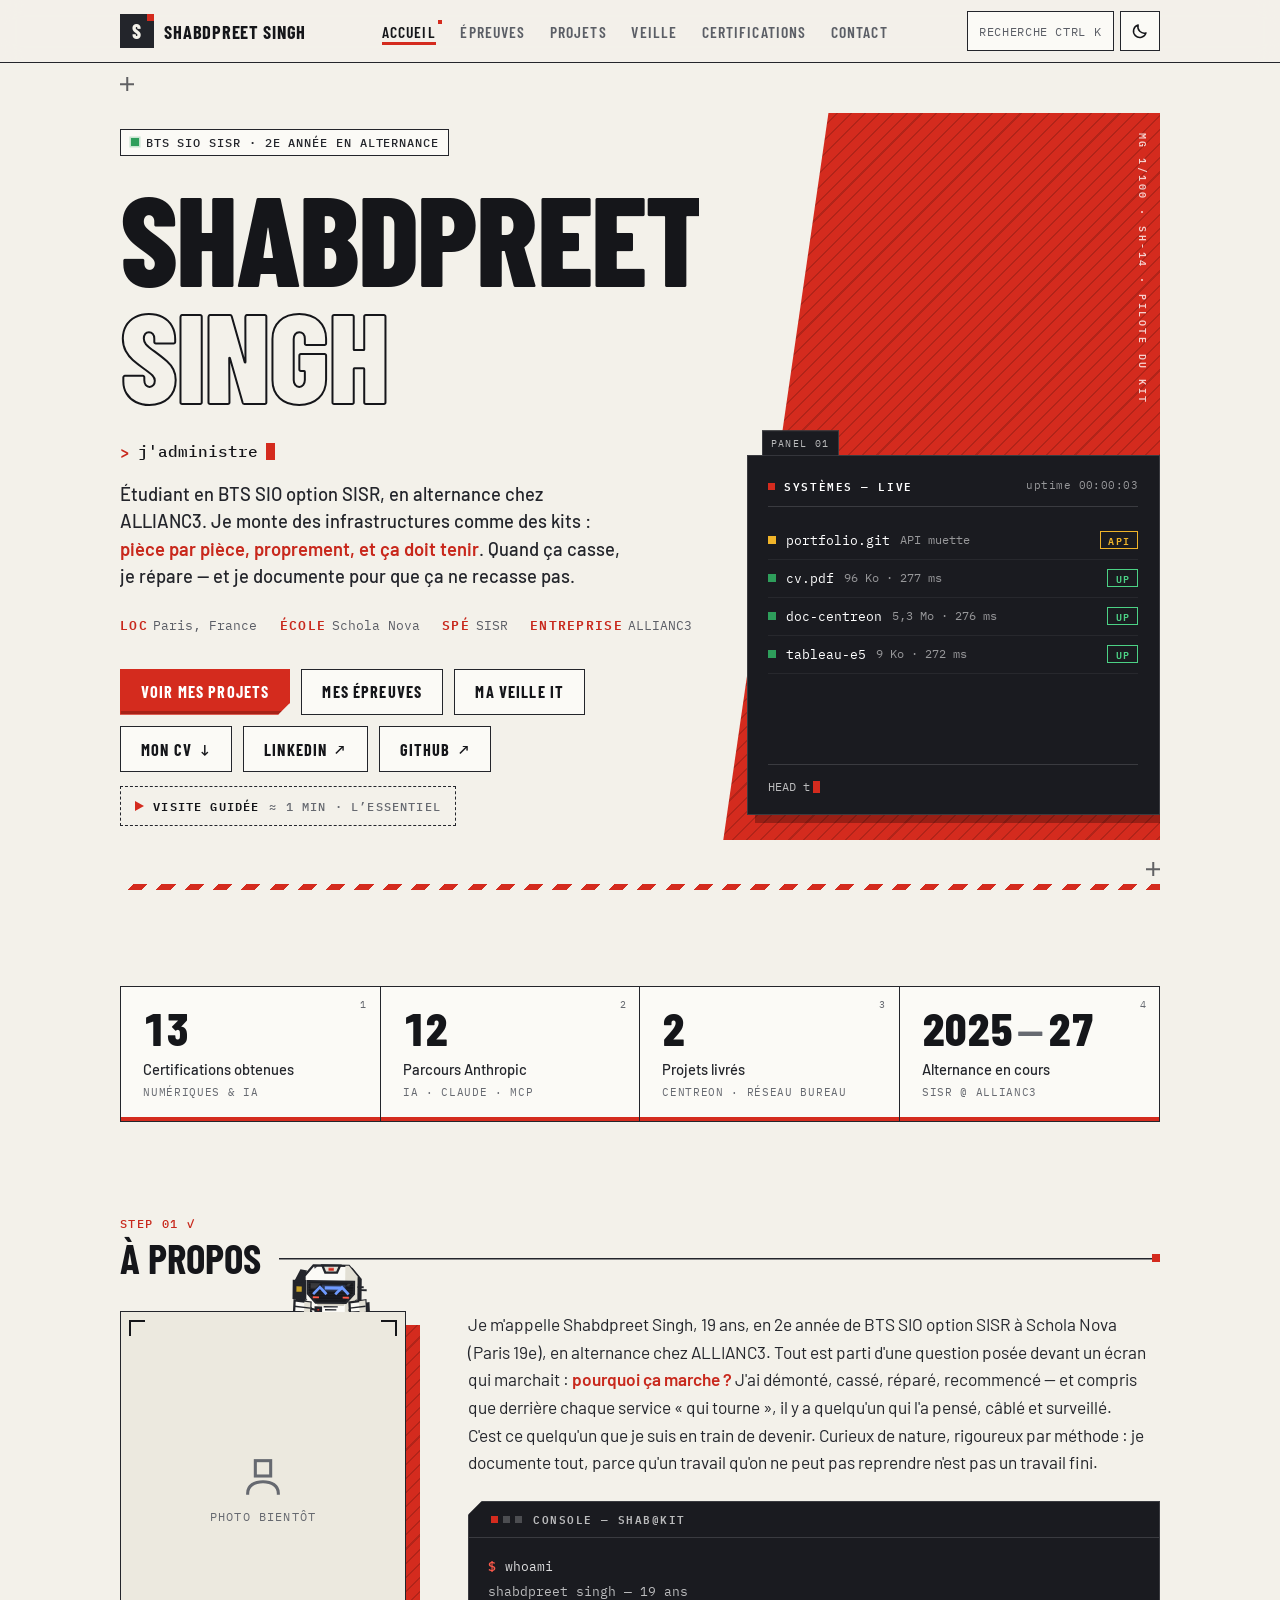
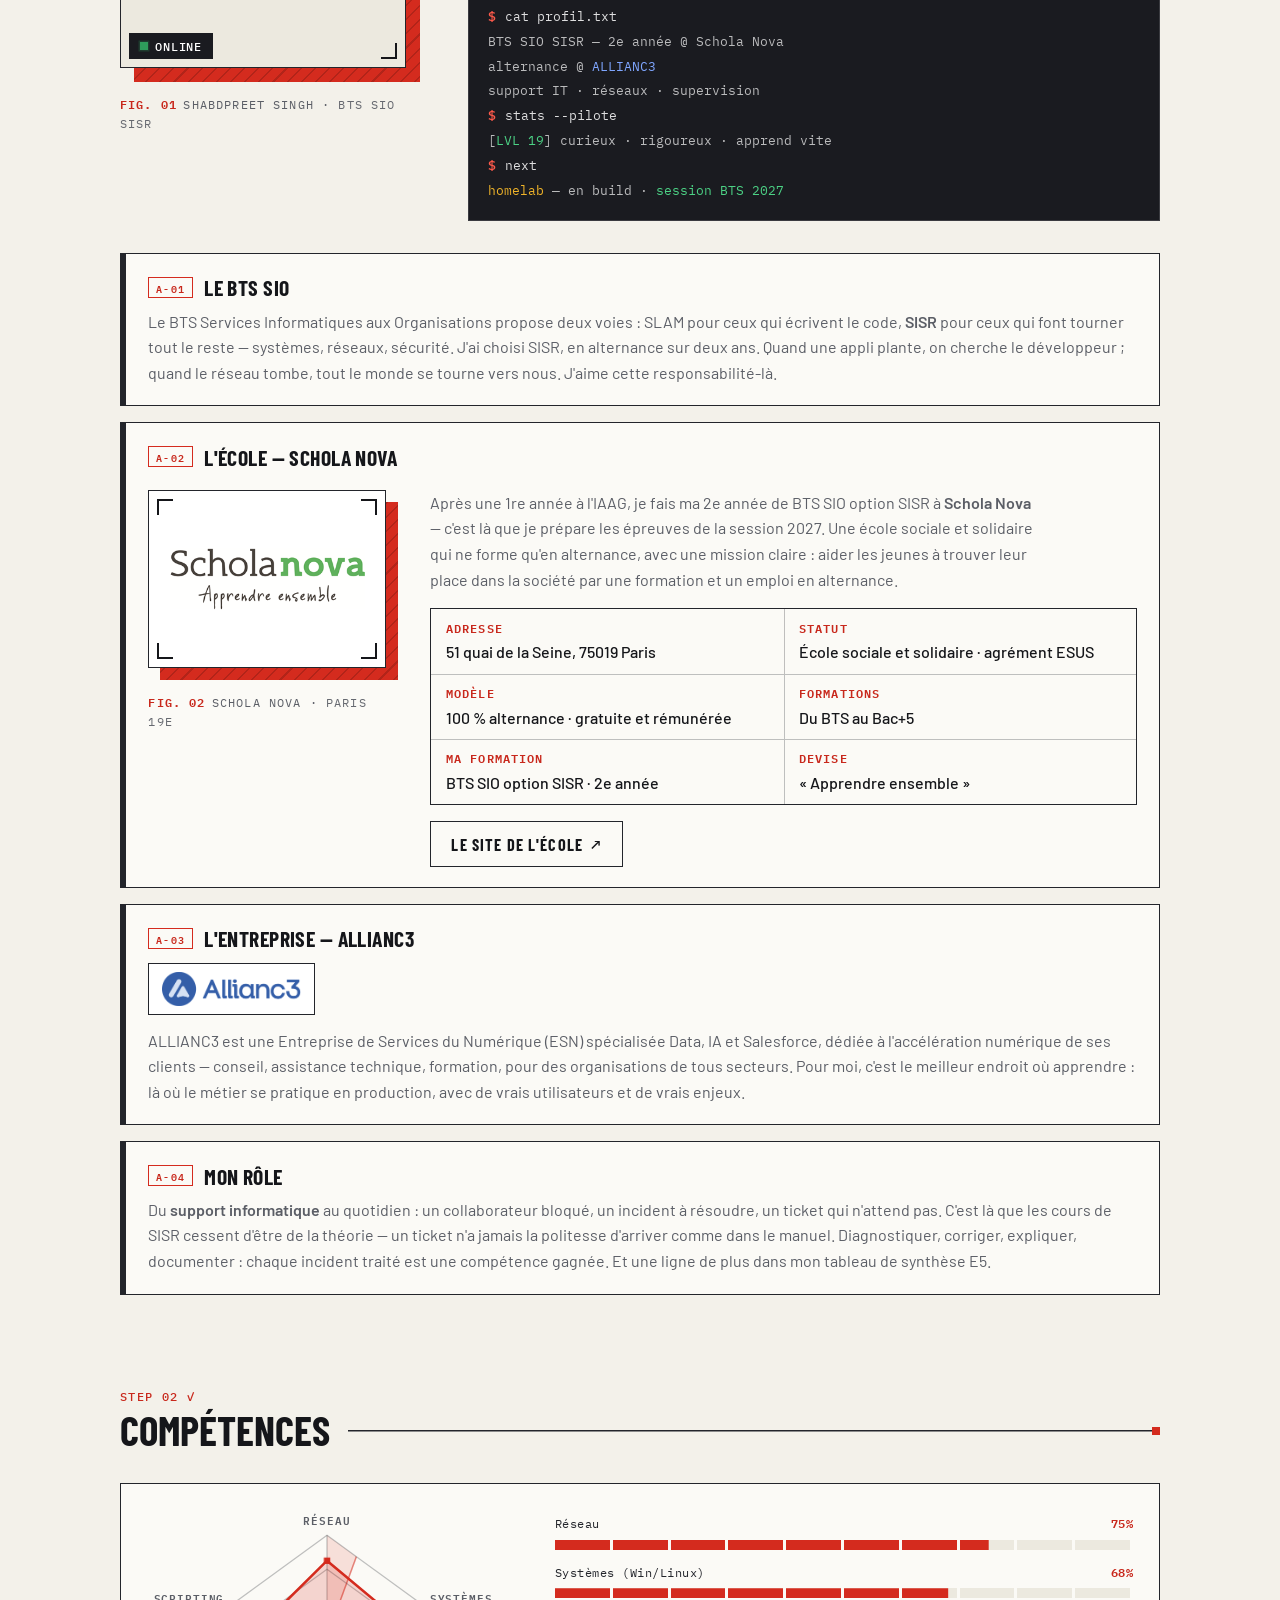
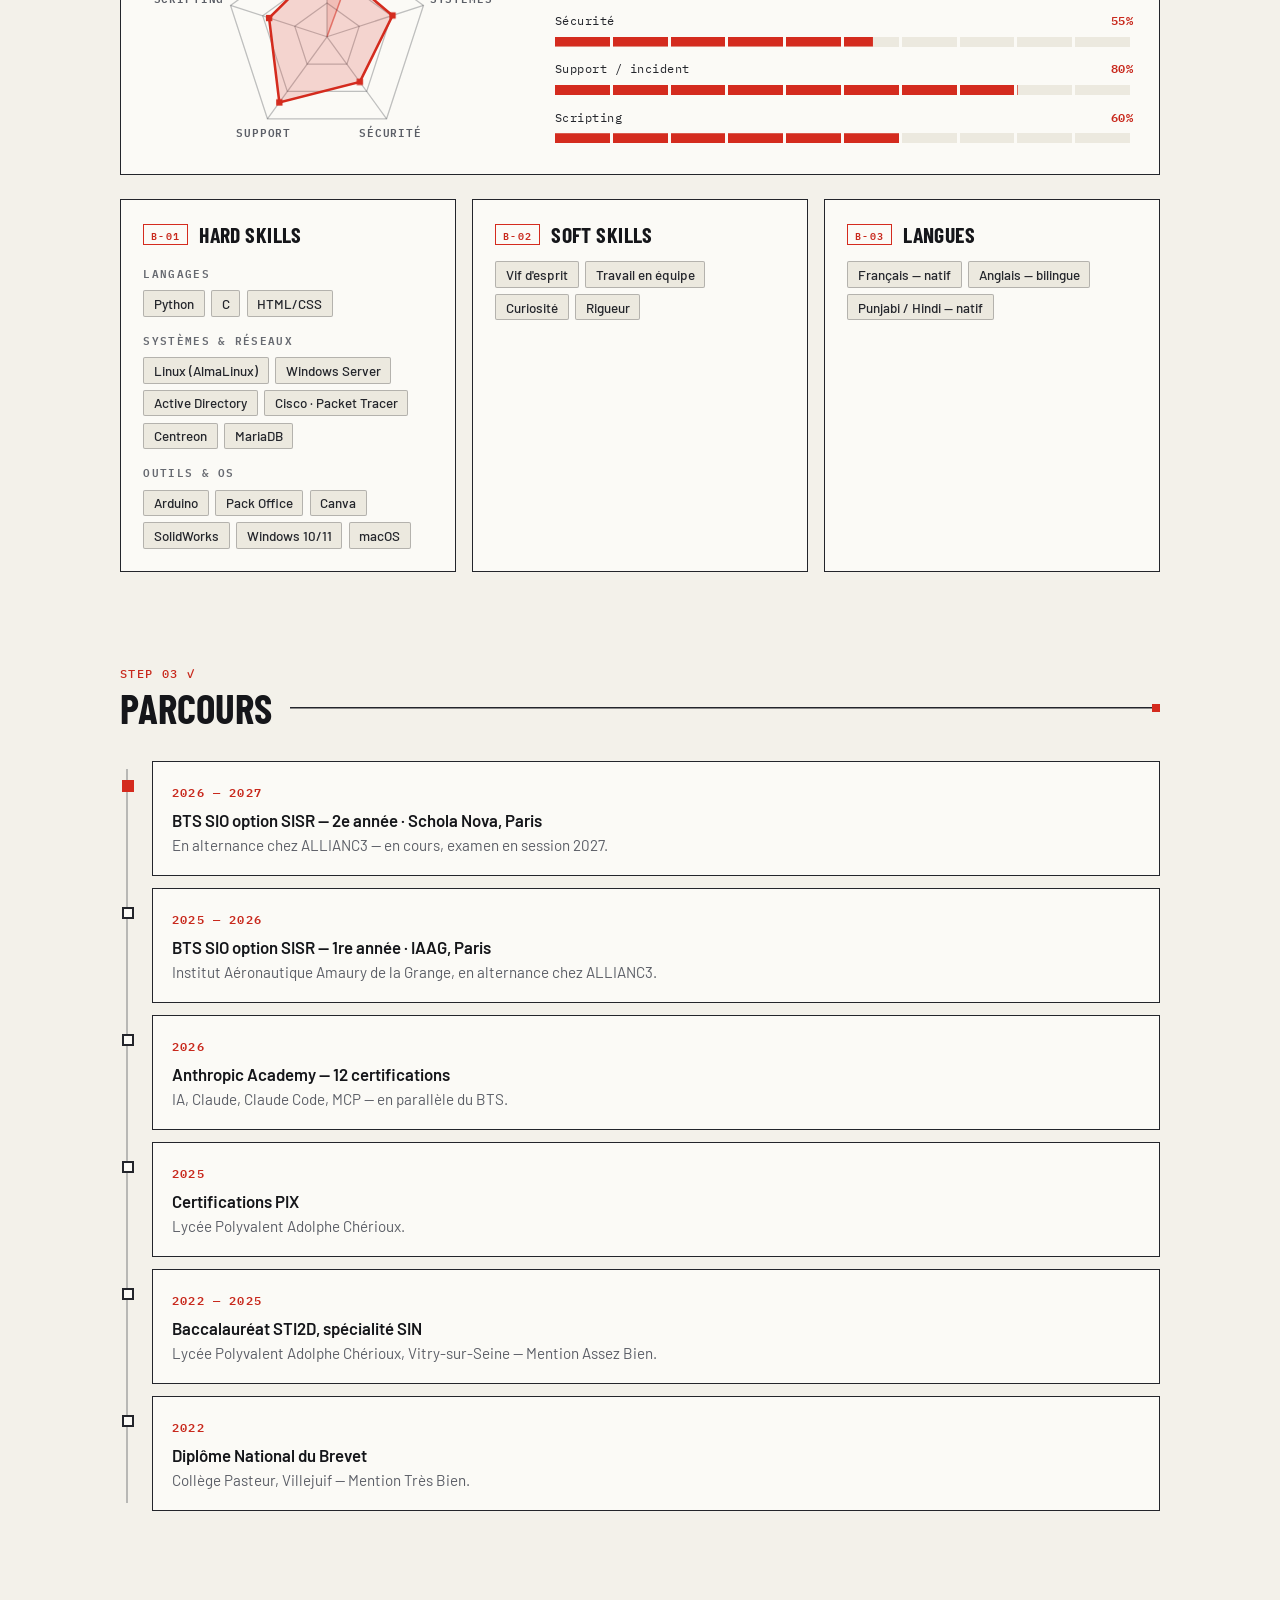
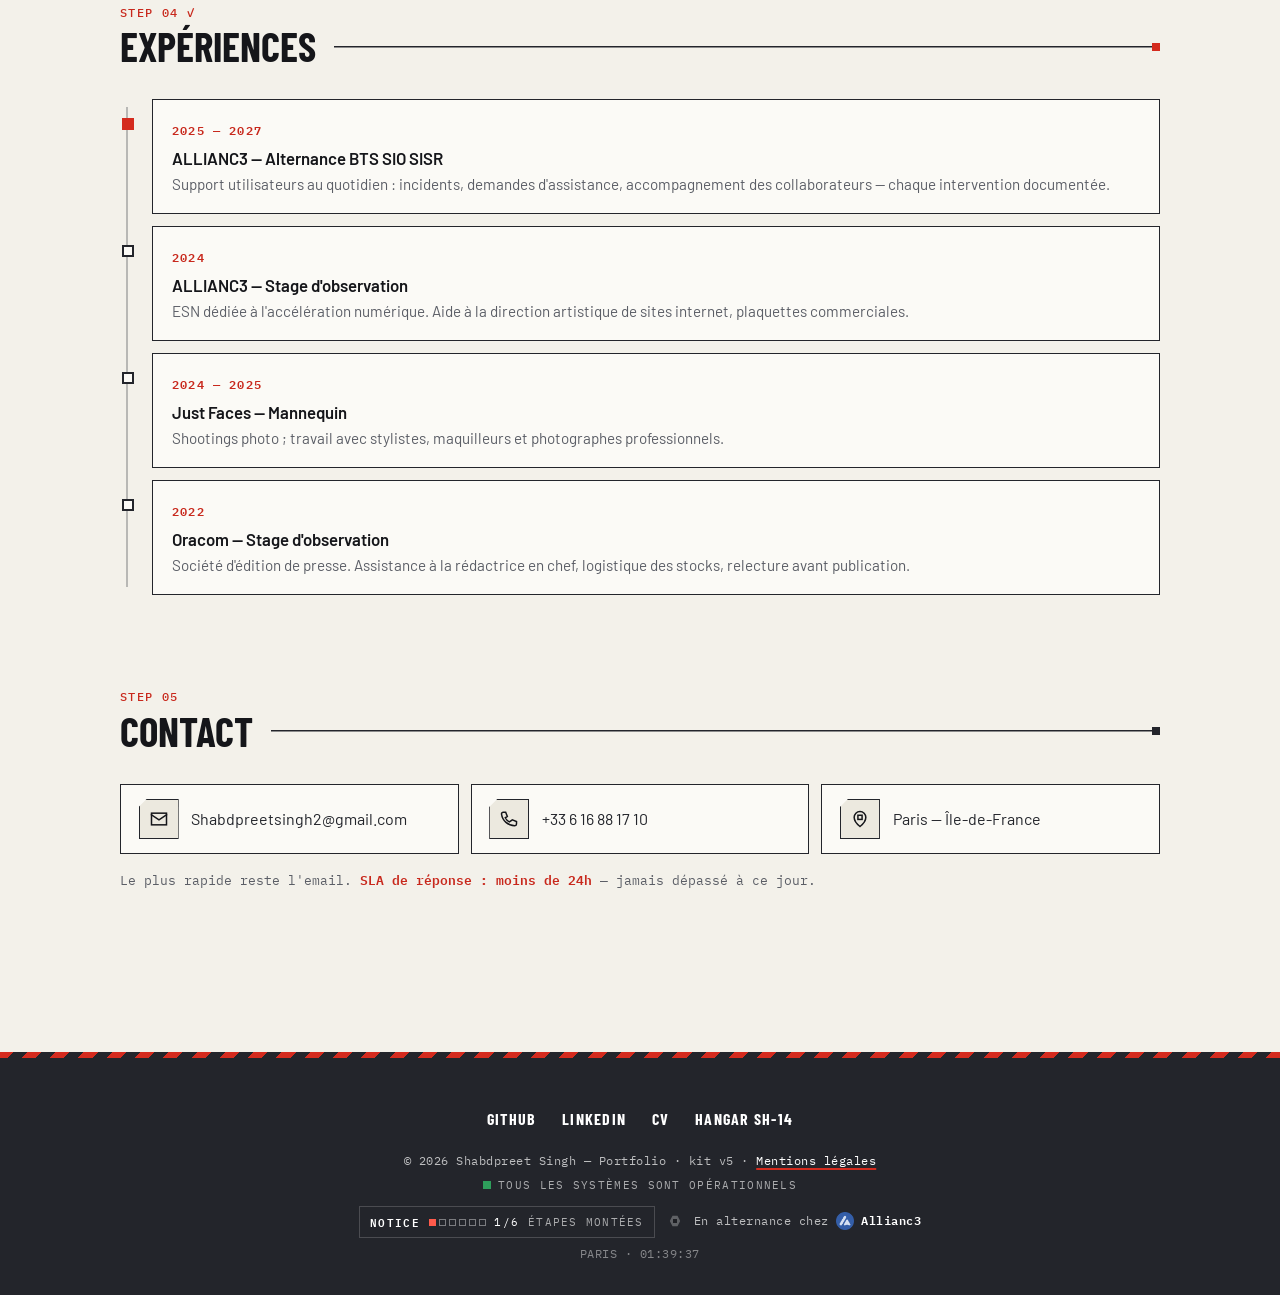
==== index.html @ 8e44c434 "Mascotte (identité) : maintenance, usure réglable, chasse aux 3 pièces, « sh14 », dino helpdesk - co" ====
<!DOCTYPE html>
<html lang="fr">
<head>
    <meta charset="UTF-8">
    <meta name="viewport" content="width=device-width, initial-scale=1.0">
    <script>
    /* Avant le 1er rendu : thème sauvegardé (plus de flash clair en mode sombre),
       classe .js (sans JS, rien n'est caché), volet de transition si on arrive
       d'une autre page du kit. */
    (function (h) {
        h.classList.add('js');
        try {
            var t = localStorage.getItem('theme');
            if (!t && window.matchMedia) t = matchMedia('(prefers-color-scheme: dark)').matches ? 'dark' : 'light';
            if (t) h.setAttribute('data-theme', t);
            var n = sessionStorage.getItem('kit-nav');
            if (n) {
                sessionStorage.removeItem('kit-nav');
                if (!matchMedia('(prefers-reduced-motion: reduce)').matches) {
                    h.classList.add('shutter-in');
                    h.style.setProperty('--shutter-label', JSON.stringify(n));
                }
            }
        } catch (e) {}
    })(document.documentElement);
    </script>
    <title>Shabdpreet Singh | Portfolio</title>
    <meta name="description" content="Portfolio de Shabdpreet Singh — BTS SIO SISR en alternance chez ALLIANC3. Supervision, réseaux, infrastructure. Monté pièce par pièce, documenté pour tenir.">
    <link rel="preconnect" href="https://fonts.googleapis.com">
    <link rel="preconnect" href="https://fonts.gstatic.com" crossorigin>
    <link href="https://fonts.googleapis.com/css2?family=Barlow+Condensed:wght@600;700;800&family=Barlow:wght@400;500;600&family=IBM+Plex+Mono:wght@400;500;600&display=swap" rel="stylesheet">
    <link rel="stylesheet" href="./style.css">
    <link rel="icon" type="image/svg+xml" href="./favicon.svg">
    <link rel="apple-touch-icon" href="./fichiers/icon-192.png">
    <link rel="canonical" href="https://shab14.github.io/Mon-Portfolio/">
    <meta property="og:type" content="website">
    <meta property="og:title" content="Shabdpreet Singh | Portfolio">
    <meta property="og:description" content="Portfolio de Shabdpreet Singh, étudiant BTS SIO SISR en alternance chez ALLIANC3.">
    <meta name="theme-color" content="#D42B1E">

    <meta property="og:image" content="https://shab14.github.io/Mon-Portfolio/fichiers/og-image.png">
    <meta property="og:image:alt" content="SH-14, le robot pilote du portfolio, sur la plaque rouge du kit — Shabdpreet Singh, BTS SIO SISR en alternance chez ALLIANC3">
    <meta property="og:url" content="https://shab14.github.io/Mon-Portfolio/">
    <meta property="og:image:width" content="1200">
    <meta property="og:image:height" content="630">
    <meta name="twitter:card" content="summary_large_image">
    <meta name="twitter:image" content="https://shab14.github.io/Mon-Portfolio/fichiers/og-image.png">
    <meta name="twitter:image:alt" content="SH-14, le robot pilote du portfolio, sur la plaque rouge du kit — Shabdpreet Singh, BTS SIO SISR en alternance chez ALLIANC3">
    <meta name="twitter:title" content="Shabdpreet Singh | Portfolio">
    <meta name="twitter:description" content="Portfolio de Shabdpreet Singh, étudiant BTS SIO SISR en alternance chez ALLIANC3.">
    <link rel="manifest" href="./site.webmanifest">
    <script type="application/ld+json">
    {
      "@context": "https://schema.org",
      "@type": "Person",
      "name": "Shabdpreet Singh",
      "url": "https://shab14.github.io/Mon-Portfolio/",
      "jobTitle": "Étudiant BTS SIO SISR en alternance",
      "worksFor": { "@type": "Organization", "name": "ALLIANC3" },
      "affiliation": { "@type": "EducationalOrganization", "name": "Schola Nova", "address": { "@type": "PostalAddress", "streetAddress": "51 quai de la Seine", "postalCode": "75019", "addressLocality": "Paris", "addressCountry": "FR" } },
      "alumniOf": { "@type": "EducationalOrganization", "name": "IAAG - Institut Aéronautique Amaury de la Grange" },
      "knowsAbout": ["Supervision réseau", "Centreon", "Administration systèmes", "Cybersécurité", "Infrastructure", "Linux", "Windows Server"],
      "sameAs": [
        "https://github.com/shab14",
        "https://www.linkedin.com/in/shabdpreet-singh-401012376/"
      ],
      "address": { "@type": "PostalAddress", "addressLocality": "Paris", "addressCountry": "FR" }
    }
    </script>
</head>
<body>
    <a class="skip-link" href="#main">Aller au contenu</a>
    <div class="read-progress"></div>
    <nav>
        <div class="nav-container">
            <a href="./index.html" class="logo">
                <span class="logo-mark"><span class="lm-s">S</span><span class="lm-v" aria-hidden="true"></span></span>
                <span class="logo-text">Shabdpreet Singh</span>
            </a>
            <ul class="nav-links">
                <li><a href="./index.html">Accueil</a></li>
                <li><a href="./epreuve.html">Épreuves</a></li>
                <li><a href="./projet.html">Projets</a></li>
                <li><a href="./veille.html">Veille</a></li>
                <li><a href="./certifs.html">Certifications</a></li>
                <li><a href="./contact.html">Contact</a></li>
            </ul>
            <div class="nav-actions">
                <button class="icon-btn theme-toggle" id="themeToggle" type="button" aria-label="Basculer le thème clair/sombre" title="Thème clair/sombre">
                    <span class="moon" aria-hidden="true"><svg viewBox="0 0 24 24" fill="none" stroke="currentColor" stroke-width="2" stroke-linejoin="round"><path d="M20 14.5A8.5 8.5 0 0 1 9.5 4a8.5 8.5 0 1 0 10.5 10.5z"/></svg></span>
                    <span class="sun" aria-hidden="true"><svg viewBox="0 0 24 24" fill="none" stroke="currentColor" stroke-width="2" stroke-linecap="square"><rect x="8" y="8" width="8" height="8"/><path d="M12 2v3M12 19v3M2 12h3M19 12h3M4.9 4.9l2.1 2.1M17 17l2.1 2.1M4.9 19.1 7 17M17 7l2.1-2.1"/></svg></span>
                </button>
            </div>
        </div>
    </nav>

    <main id="main">
        <section class="hero hero-stage hazard-bottom">
            <div class="hero-plate" aria-hidden="true"></div>
            <span class="reg tl" aria-hidden="true"></span>
            <span class="reg br" aria-hidden="true"></span>
            <div class="hero-inner">
                <div class="hero-text">
                    <span class="hero-eyebrow"><span class="dot"></span> BTS SIO SISR · 2e année en alternance</span>
                    <h1><span class="name-line"><span>Shabdpreet</span></span><span class="name-line name-outline"><span>Singh</span></span></h1>
                    <p class="hero-roles" aria-hidden="true"><span class="rp">&gt;</span> <span class="role-word" data-roles="je supervise,j'administre,je sécurise,je dépanne,je documente">je supervise</span><span class="role-caret"></span></p>
                    <p class="lede">Étudiant en BTS SIO option SISR, en alternance chez ALLIANC3. Je monte des infrastructures comme des kits : <strong>pièce par pièce, proprement, et ça doit tenir</strong>. Quand ça casse, je répare — et je documente pour que ça ne recasse pas.</p>
                    <p class="infos-rapides">
                        <span><b>LOC</b>Paris, France</span>
                        <span><b>ÉCOLE</b>Schola Nova</span>
                        <span><b>SPÉ</b>SISR</span>
                        <span><b>ENTREPRISE</b>ALLIANC3</span>
                    </p>
                    <div class="cta-buttons">
                        <a href="./projet.html" class="btn btn-primary">Voir mes projets</a>
                        <a href="./epreuve.html" class="btn btn-outline">Mes épreuves</a>
                        <a href="./veille.html" class="btn btn-outline">Ma veille IT</a>
                    </div>
                    <div class="cta-buttons downloads">
                        <a href="./fichiers/CV_Shabdpreet_Singh.pdf" class="btn btn-outline" download>Mon CV <span class="arr">↓</span></a>
                        <a href="https://www.linkedin.com/in/shabdpreet-singh-401012376/" class="btn btn-outline" target="_blank" rel="noopener">LinkedIn <span class="arr">↗</span></a>
                        <a href="https://github.com/shab14" class="btn btn-outline" target="_blank" rel="noopener">GitHub <span class="arr">↗</span></a>
                    </div>
                    <p class="tour-line">
                        <button class="tour-cta" type="button" data-tour-start>
                            <span class="tour-cta-ico" aria-hidden="true"></span>Visite guidée<span class="tour-cta-time">≈ 1 min · l’essentiel</span>
                        </button>
                    </p>
                </div>

                <div class="panel-stage">
                <div class="pilote-stage" data-pilote="hero" aria-hidden="true"></div>
                <div class="status-panel" id="statusPanel" aria-hidden="true" data-live>
                    <div class="status-panel-head">
                        <span class="status-panel-title"><span class="live-dot"></span>SYSTÈMES — LIVE</span>
                        <span class="status-uptime" id="uptime" title="depuis le dernier déploiement">uptime 00:00:00</span>
                    </div>
                    <!-- Lignes « data-check » : vérifiées pour de vrai par script.js
                         (API GitHub, requêtes HEAD avec code HTTP, taille et latence). -->
                    <div class="status-row" data-svc="1" data-check="github" data-repo="shab14/Mon-Portfolio">
                        <span class="svc"><span class="status-led"></span><span class="svc-name">portfolio.git</span><span class="svc-meta">GitHub Pages</span></span>
                        <span class="status-pill">UP</span>
                    </div>
                    <div class="status-row" data-svc="2" data-check="head" data-url="./fichiers/CV_Shabdpreet_Singh.pdf">
                        <span class="svc"><span class="status-led"></span><span class="svc-name">cv.pdf</span><span class="svc-meta">fichiers/</span></span>
                        <span class="status-pill">UP</span>
                    </div>
                    <div class="status-row" data-svc="3" data-check="head" data-url="./fichiers/Projet_Centreon.pdf">
                        <span class="svc"><span class="status-led"></span><span class="svc-name">doc-centreon</span><span class="svc-meta">fichiers/</span></span>
                        <span class="status-pill">UP</span>
                    </div>
                    <div class="status-row" data-svc="4" data-check="head" data-url="./fichiers/Tableau_synthese_E4_BTS_SIO.xlsx">
                        <span class="svc"><span class="status-led"></span><span class="svc-name">tableau-e5</span><span class="svc-meta">fichiers/</span></span>
                        <span class="status-pill">UP</span>
                    </div>
                    <div class="status-row" data-svc="5">
                        <span class="svc"><span class="status-led warn"></span><span class="svc-name">homelab</span><span class="svc-meta">phase 0/4</span></span>
                        <span class="status-pill warn">BUILD</span>
                    </div>
                    <div class="status-row" data-svc="6">
                        <span class="svc"><span class="status-led"></span><span class="svc-name">pilote</span><span class="svc-meta">SH-14 · LVL 19</span></span>
                        <span class="status-pill">UP</span>
                    </div>
                    <div class="status-log"><span id="statusLog"></span><span class="caret" aria-hidden="true"></span></div>
                </div>
                </div>
            </div>
        </section>

        <section class="metrics-wrap" aria-label="Quelques chiffres">
            <div class="metrics">
                <div class="metric reveal" data-i="1">
                    <div class="num"><span data-count="13">13</span></div>
                    <div class="lbl">Certifications obtenues</div>
                    <div class="sub">numériques &amp; IA</div>
                </div>
                <div class="metric reveal" data-i="2">
                    <div class="num"><span data-count="12">12</span></div>
                    <div class="lbl">Parcours Anthropic</div>
                    <div class="sub">IA · Claude · MCP</div>
                </div>
                <div class="metric reveal" data-i="3">
                    <div class="num"><span data-count="2">2</span></div>
                    <div class="lbl">Projets livrés</div>
                    <div class="sub">Centreon · réseau bureau</div>
                </div>
                <div class="metric reveal" data-i="4">
                    <div class="num">2025<span class="dash">—</span>27</div>
                    <div class="lbl">Alternance en cours</div>
                    <div class="sub">SISR @ ALLIANC3</div>
                </div>
            </div>
        </section>

        <section>
            <h2 class="section-title" data-step="01"><span class="st-text">À propos</span></h2>
            <div class="about-intro">
                <figure class="portrait reveal" data-i="1">
                    <div class="portrait-stage">
                    <div class="pl-peek" data-pilote="peek" aria-hidden="true"></div>
                    <div class="portrait-frame">
                        <img src="./fichiers/photo.jpg" alt="Portrait de Shabdpreet Singh" loading="lazy" data-skeleton
                             onerror="this.closest('.portrait-frame').classList.add('no-photo')">
                        <span class="p-corner tl" aria-hidden="true"></span>
                        <span class="p-corner tr" aria-hidden="true"></span>
                        <span class="p-corner bl" aria-hidden="true"></span>
                        <span class="p-corner br" aria-hidden="true"></span>
                        <span class="portrait-badge"><span class="status-led"></span>online</span>
                        <span class="portrait-placeholder" aria-hidden="true">
                            <svg viewBox="0 0 24 24" width="46" height="46" fill="none" stroke="currentColor" stroke-width="1.6" stroke-linecap="square" stroke-linejoin="miter"><rect x="8" y="4" width="8" height="8"/><path d="M4 21c0-4 3.5-6 8-6s8 2 8 6"/></svg>
                            <em>photo bientôt</em>
                        </span>
                    </div>
                    </div>
                    <figcaption><b>FIG. 01</b>Shabdpreet Singh · <span>BTS SIO SISR</span></figcaption>
                </figure>
                <div class="about-intro-text">
                <p class="lead-paragraph reveal" data-i="2">Je m'appelle Shabdpreet Singh, 19 ans, en 2e année de BTS SIO option SISR à Schola Nova (Paris 19e), en alternance chez ALLIANC3. Tout est parti d'une question posée devant un écran qui marchait : <em>pourquoi ça marche ?</em> J'ai démonté, cassé, réparé, recommencé — et compris que derrière chaque service « qui tourne », il y a quelqu'un qui l'a pensé, câblé et surveillé. C'est ce quelqu'un que je suis en train de devenir. Curieux de nature, rigoureux par méthode : je documente tout, parce qu'un travail qu'on ne peut pas reprendre n'est pas un travail fini.</p>
                <div class="term reveal" data-i="3" aria-hidden="true">
                    <div class="term-head">
                        <span class="term-dots"><i></i><i></i><i></i></span>
                        <span class="term-title">console — shab@kit</span>
                    </div>
                    <div class="term-body">
                        <p class="term-line"><span class="prompt">$</span>whoami</p>
                        <p class="term-line out">shabdpreet singh — 19 ans</p>
                        <p class="term-line"><span class="prompt">$</span>cat profil.txt</p>
                        <p class="term-line out">BTS SIO SISR — 2e année @ Schola Nova</p>
                        <p class="term-line out">alternance @ <span class="accent2">ALLIANC3</span></p>
                        <p class="term-line out">support IT · réseaux · supervision</p>
                        <p class="term-line"><span class="prompt">$</span>stats --pilote</p>
                        <p class="term-line out">[<span class="ok2">LVL 19</span>] curieux · rigoureux · apprend vite</p>
                        <p class="term-line"><span class="prompt">$</span>next</p>
                        <p class="term-line out"><span class="warn2">homelab</span> — en build · <span class="ok2">session BTS 2027</span></p>
                    </div>
                </div>
                </div>
            </div>

            <div class="about-grid">
                <div class="apropos-bloc reveal" data-i="1">
                    <h3><span class="ico">A-01</span> Le BTS SIO</h3>
                    <p>Le BTS Services Informatiques aux Organisations propose deux voies : SLAM pour ceux qui écrivent le code, <strong>SISR</strong> pour ceux qui font tourner tout le reste — systèmes, réseaux, sécurité. J'ai choisi SISR, en alternance sur deux ans. Quand une appli plante, on cherche le développeur ; quand le réseau tombe, tout le monde se tourne vers nous. J'aime cette responsabilité-là.</p>
                </div>
                <div class="apropos-bloc school-bloc reveal" data-i="2">
                    <h3><span class="ico">A-02</span> L'école — Schola Nova</h3>
                    <figure class="school-plate">
                        <div class="school-stage">
                            <div class="school-frame">
                                <img src="./fichiers/schola-nova-logo.png" alt="Logo Schola Nova — Apprendre ensemble" width="320" height="111" loading="lazy" data-skeleton>
                                <span class="p-corner tl" aria-hidden="true"></span>
                                <span class="p-corner tr" aria-hidden="true"></span>
                                <span class="p-corner bl" aria-hidden="true"></span>
                                <span class="p-corner br" aria-hidden="true"></span>
                            </div>
                        </div>
                        <figcaption><b>FIG. 02</b>Schola Nova · <span>Paris 19e</span></figcaption>
                    </figure>
                    <div class="school-body">
                        <p>Après une 1re année à l'IAAG, je fais ma 2e année de BTS SIO option SISR à <strong>Schola Nova</strong> — c'est là que je prépare les épreuves de la session 2027. Une école sociale et solidaire qui ne forme qu'en alternance, avec une mission claire&nbsp;: aider les jeunes à trouver leur place dans la société par une formation et un emploi en alternance.</p>
                        <dl class="school-facts">
                            <div><dt>Adresse</dt><dd>51 quai de la Seine, 75019 Paris</dd></div>
                            <div><dt>Statut</dt><dd>École sociale et solidaire · agrément ESUS</dd></div>
                            <div><dt>Modèle</dt><dd>100&nbsp;% alternance · gratuite et rémunérée</dd></div>
                            <div><dt>Formations</dt><dd>Du BTS au Bac+5</dd></div>
                            <div><dt>Ma formation</dt><dd>BTS SIO option SISR · 2e année</dd></div>
                            <div><dt>Devise</dt><dd>« Apprendre ensemble »</dd></div>
                        </dl>
                        <div class="cta-buttons">
                            <a href="http://www.scholanova.fr" class="btn btn-outline" target="_blank" rel="noopener">Le site de l'école <span class="arr">↗</span></a>
                        </div>
                    </div>
                </div>
                <div class="apropos-bloc reveal" data-i="3">
                    <h3><span class="ico">A-03</span> L'entreprise — ALLIANC3</h3>
                    <span class="brand-chip"><img src="./fichiers/allianc3-logo.png" alt="Logo ALLIANC3" width="150" height="37" loading="lazy" data-skeleton></span>
                    <p>ALLIANC3 est une Entreprise de Services du Numérique (ESN) spécialisée Data, IA et Salesforce, dédiée à l'accélération numérique de ses clients — conseil, assistance technique, formation, pour des organisations de tous secteurs. Pour moi, c'est le meilleur endroit où apprendre : là où le métier se pratique en production, avec de vrais utilisateurs et de vrais enjeux.</p>
                </div>
                <div class="apropos-bloc reveal" data-i="4">
                    <h3><span class="ico">A-04</span> Mon rôle</h3>
                    <p>Du <strong>support informatique</strong> au quotidien : un collaborateur bloqué, un incident à résoudre, un ticket qui n'attend pas. C'est là que les cours de SISR cessent d'être de la théorie — un ticket n'a jamais la politesse d'arriver comme dans le manuel. Diagnostiquer, corriger, expliquer, documenter : chaque incident traité est une compétence gagnée. Et une ligne de plus dans mon tableau de synthèse E5.</p>
                </div>
            </div>
        </section>

        <section>
            <h2 class="section-title" data-step="02" data-pl="focus|Radar calibré. Stats à jour."><span class="st-text">Compétences</span></h2>

            <div class="radar-wrap reveal" data-live>
                <svg class="radar" viewBox="-42 0 284 188" aria-hidden="true" focusable="false">
                    <defs>
                        <clipPath id="radarClip"><polygon points="100,20 176.1,75.3 147,164.7 53,164.7 23.9,75.3"/></clipPath>
                    </defs>
                    <g clip-path="url(#radarClip)"><g class="radar-sweep">
                        <path d="M100,100 L100,10 A90,90 0 0,1 131,15.5 Z"/>
                        <line x1="100" y1="100" x2="131" y2="15.5"/>
                    </g></g>
                    <polygon class="grid-line" points="100,20 176.1,75.3 147,164.7 53,164.7 23.9,75.3"/>
                    <polygon class="grid-line" points="100,46.7 150.7,83.5 131.3,143.1 68.7,143.1 49.3,83.5"/>
                    <polygon class="grid-line" points="100,73.3 125.4,91.8 115.7,121.6 84.3,121.6 74.6,91.8"/>
                    <line class="axis" x1="100" y1="100" x2="100" y2="20"/>
                    <line class="axis" x1="100" y1="100" x2="176.1" y2="75.3"/>
                    <line class="axis" x1="100" y1="100" x2="147" y2="164.7"/>
                    <line class="axis" x1="100" y1="100" x2="53" y2="164.7"/>
                    <line class="axis" x1="100" y1="100" x2="23.9" y2="75.3"/>
                    <polygon class="data" points="100,40 151.7,83.2 125.9,135.6 62.4,151.8 54.3,85.2"/>
                    <rect class="dot" x="97.5" y="37.5" width="5" height="5"/>
                    <rect class="dot" x="149.2" y="80.7" width="5" height="5"/>
                    <rect class="dot" x="123.4" y="133.1" width="5" height="5"/>
                    <rect class="dot" x="59.9" y="149.3" width="5" height="5"/>
                    <rect class="dot" x="51.8" y="82.7" width="5" height="5"/>
                    <text class="axis-label" data-say="Réseau : 75 %. Le cœur du métier, VLAN compris." x="100" y="12" text-anchor="middle">Réseau</text>
                    <text class="axis-label" data-say="Systèmes : 68 %. Linux et Windows Server, des deux côtés." x="181" y="73" text-anchor="start">Systèmes</text>
                    <text class="axis-label" data-say="Sécurité : 55 %. En montée — E7 en ligne de mire." x="150" y="179" text-anchor="middle">Sécurité</text>
                    <text class="axis-label" data-say="Support : 80 %. Le terrain, chaque jour chez Allianc3." x="50" y="179" text-anchor="middle">Support</text>
                    <text class="axis-label" data-say="Scripting : 60 %. Python, et le shell qui va avec." x="19" y="73" text-anchor="end">Scripting</text>
                </svg>
                <div class="radar-legend">
                    <div class="row" data-say="Réseau : 75 %. Le cœur du métier, VLAN compris."><span class="lbl">Réseau <b>75%</b></span><span class="track"><i style="--w:75%"></i></span></div>
                    <div class="row" data-say="Systèmes : 68 %. Linux et Windows Server, des deux côtés."><span class="lbl">Systèmes (Win/Linux) <b>68%</b></span><span class="track"><i style="--w:68%"></i></span></div>
                    <div class="row" data-say="Sécurité : 55 %. En montée — E7 en ligne de mire."><span class="lbl">Sécurité <b>55%</b></span><span class="track"><i style="--w:55%"></i></span></div>
                    <div class="row" data-say="Support : 80 %. Le terrain, chaque jour chez Allianc3."><span class="lbl">Support / incident <b>80%</b></span><span class="track"><i style="--w:80%"></i></span></div>
                    <div class="row" data-say="Scripting : 60 %. Python, et le shell qui va avec."><span class="lbl">Scripting <b>60%</b></span><span class="track"><i style="--w:60%"></i></span></div>
                </div>
            </div>

            <div class="competences-grid">
                <div class="competence-bloc reveal" data-i="1">
                    <h3><span class="ico">B-01</span> Hard skills</h3>
                    <p><strong>Langages</strong></p>
                    <div class="skill-tags"><span>Python</span><span>C</span><span>HTML/CSS</span></div>
                    <p style="margin-top:.7rem"><strong>Systèmes &amp; réseaux</strong></p>
                    <div class="skill-tags"><span>Linux (AlmaLinux)</span><span>Windows Server</span><span>Active Directory</span><span>Cisco · Packet Tracer</span><span>Centreon</span><span>MariaDB</span></div>
                    <p style="margin-top:.7rem"><strong>Outils &amp; OS</strong></p>
                    <div class="skill-tags"><span>Arduino</span><span>Pack Office</span><span>Canva</span><span>SolidWorks</span><span>Windows 10/11</span><span>macOS</span></div>
                </div>
                <div class="competence-bloc reveal" data-i="2">
                    <h3><span class="ico">B-02</span> Soft skills</h3>
                    <div class="skill-tags"><span>Vif d'esprit</span><span>Travail en équipe</span><span>Curiosité</span><span>Rigueur</span></div>
                </div>
                <div class="competence-bloc reveal" data-i="3">
                    <h3><span class="ico">B-03</span> Langues</h3>
                    <div class="skill-tags"><span>Français — natif</span><span>Anglais — bilingue</span><span>Punjabi / Hindi — natif</span></div>
                </div>
            </div>
        </section>

        <section>
            <h2 class="section-title" data-step="03" data-pl="check|Chaque étape validée."><span class="st-text">Parcours</span></h2>
            <ul class="timeline">
                <li class="reveal current" data-i="1">
                    <span class="when">2026 — 2027</span>
                    <div class="title">BTS SIO option SISR — 2e année · Schola Nova, Paris</div>
                    <div class="desc">En alternance chez ALLIANC3 — en cours, examen en session 2027.</div>
                </li>
                <li class="reveal" data-i="2">
                    <span class="when">2025 — 2026</span>
                    <div class="title">BTS SIO option SISR — 1re année · IAAG, Paris</div>
                    <div class="desc">Institut Aéronautique Amaury de la Grange, en alternance chez ALLIANC3.</div>
                </li>
                <li class="reveal" data-i="3">
                    <span class="when">2026</span>
                    <div class="title">Anthropic Academy — 12 certifications</div>
                    <div class="desc">IA, Claude, Claude Code, MCP — en parallèle du BTS.</div>
                </li>
                <li class="reveal" data-i="4">
                    <span class="when">2025</span>
                    <div class="title">Certifications PIX</div>
                    <div class="desc">Lycée Polyvalent Adolphe Chérioux.</div>
                </li>
                <li class="reveal" data-i="5">
                    <span class="when">2022 — 2025</span>
                    <div class="title">Baccalauréat STI2D, spécialité SIN</div>
                    <div class="desc">Lycée Polyvalent Adolphe Chérioux, Vitry-sur-Seine — Mention Assez Bien.</div>
                </li>
                <li class="reveal" data-i="6">
                    <span class="when">2022</span>
                    <div class="title">Diplôme National du Brevet</div>
                    <div class="desc">Collège Pasteur, Villejuif — Mention Très Bien.</div>
                </li>
            </ul>
        </section>

        <section>
            <h2 class="section-title" data-step="04" data-pl="happy|Du terrain, du vrai."><span class="st-text">Expériences</span></h2>
            <ul class="timeline">
                <li class="reveal current" data-i="1">
                    <span class="when">2025 — 2027</span>
                    <div class="title">ALLIANC3 — Alternance BTS SIO SISR</div>
                    <div class="desc">Support utilisateurs au quotidien&nbsp;: incidents, demandes d'assistance, accompagnement des collaborateurs — chaque intervention documentée.</div>
                </li>
                <li class="reveal" data-i="2">
                    <span class="when">2024</span>
                    <div class="title">ALLIANC3 — Stage d'observation</div>
                    <div class="desc">ESN dédiée à l'accélération numérique. Aide à la direction artistique de sites internet, plaquettes commerciales.</div>
                </li>
                <li class="reveal" data-i="3">
                    <span class="when">2024 — 2025</span>
                    <div class="title">Just Faces — Mannequin</div>
                    <div class="desc">Shootings photo ; travail avec stylistes, maquilleurs et photographes professionnels.</div>
                </li>
                <li class="reveal" data-i="4">
                    <span class="when">2022</span>
                    <div class="title">Oracom — Stage d'observation</div>
                    <div class="desc">Société d'édition de presse. Assistance à la rédactrice en chef, logistique des stocks, relecture avant publication.</div>
                </li>
            </ul>
        </section>

        <section>
            <h2 class="section-title" data-step="05" data-pl="happy|SLA &lt; 24 h. Je surveille."><span class="st-text">Contact</span></h2>
            <ul class="contact-list">
                <li class="reveal copyable" data-i="1" data-copy="Shabdpreetsingh2@gmail.com"><span class="ico" aria-hidden="true"><svg viewBox="0 0 24 24" fill="none" stroke="currentColor" stroke-width="1.8" stroke-linecap="square" stroke-linejoin="miter"><rect x="3" y="5" width="18" height="14"/><path d="m3 7 9 6 9-6"/></svg></span> <a href="mailto:Shabdpreetsingh2@gmail.com">Shabdpreetsingh2@gmail.com</a><span class="copy-hint">copié ✓</span></li>
                <li class="reveal copyable" data-i="2" data-copy="+33616881710"><span class="ico" aria-hidden="true"><svg viewBox="0 0 24 24" fill="none" stroke="currentColor" stroke-width="1.8" stroke-linecap="square" stroke-linejoin="miter"><path d="M5 4h3l2 5-2.5 1.5a11 11 0 0 0 5 5L16 13l5 2v3a2 2 0 0 1-2 2A16 16 0 0 1 3 6a2 2 0 0 1 2-2z"/></svg></span> <a href="tel:+33616881710">+33 6 16 88 17 10</a><span class="copy-hint">copié ✓</span></li>
                <li class="reveal" data-i="3"><span class="ico" aria-hidden="true"><svg viewBox="0 0 24 24" fill="none" stroke="currentColor" stroke-width="1.8" stroke-linecap="square" stroke-linejoin="miter"><path d="M12 21s-7-5.2-7-11a7 7 0 0 1 14 0c0 5.8-7 11-7 11z"/><rect x="9.5" y="7.5" width="5" height="5"/></svg></span> Paris — Île-de-France</li>
            </ul>
            <p class="contact-note">Le plus rapide reste l'email. <strong>SLA de réponse : moins de 24h</strong> — jamais dépassé à ce jour.</p>
        </section>
    </main>

    <footer>
        <div class="footer-links">
            <a href="https://github.com/shab14" target="_blank" rel="noopener">GitHub</a>
            <a href="https://www.linkedin.com/in/shabdpreet-singh-401012376/" target="_blank" rel="noopener">LinkedIn</a>
            <a href="./fichiers/CV_Shabdpreet_Singh.pdf" download>CV</a>
            <a href="./hangar.html">Hangar SH-14</a>
        </div>
        <p>© 2026 Shabdpreet Singh — Portfolio · kit v5 · <a href="./mentions-legales.html">Mentions légales</a></p>
        <p class="footer-uptime"><span class="status-led"></span>Tous les systèmes sont opérationnels</p>
        <p class="footer-alt"><button class="kit-bolt" type="button" data-bolt="index" aria-label="Pièce cachée 1 sur 3"><svg viewBox="0 0 12 12" aria-hidden="true"><polygon points="3.5,0.8 8.5,0.8 11.2,6 8.5,11.2 3.5,11.2 0.8,6"/><rect x="4" y="4" width="4" height="4"/></svg></button> En alternance chez <img class="footer-brand" src="./fichiers/allianc3-mark.png" alt="" width="18" height="18" loading="lazy"> <strong>Allianc3</strong></p>
        <p class="footer-clock" id="clock"></p>
    </footer>

    <div class="incident-toast" id="incidentToast" aria-hidden="true">Alerte simulée — <span class="ok2">tous systèmes rétablis ✓</span></div>
    <button class="scroll-top" id="scrollTop" type="button" aria-label="Remonter en haut">↑</button>
    <script src="./pilote.js"></script>
    <script src="./script.js"></script>
</body>
</html>
---- style.css ----
/* ============================================================
   Portfolio — Shabdpreet Singh
   DA « MASTER GRADE » : le portfolio comme un kit à monter.
   Hero = box art (grand, frontal). Corps = notice de montage
   (étapes, mono, références de pièces, lignes de panneau).
   Détails = planche de stickers. Terminal + radar = fiche de
   stats. Deux faces : KIT (clair) / BOX ART (sombre).
   Règles : rayon 0, chanfrein sur un coin, bordures visibles,
   ombres dures, aucun dégradé, aucun emoji, mouvement mécanique.
   ============================================================ */

:root {
    /* ---- Face KIT (clair, par défaut) ---- */
    --bg:        #F3F1EA;   /* plastique de grappe */
    --surface:   #FBFAF6;
    --surface-2: #ECE9DF;
    --line:      #23252B;   /* ligne de panneau (graphite) */
    --line-soft: rgba(35, 37, 43, 0.28);
    --ink:       #15161A;
    --text:      #23252B;
    --text-soft: #5B5E66;
    --text-mute: #666970;   /* v5 : 5,3:1 sur surface (AA), était #8A8D94 (3,2:1) */

    --red:       #D42B1E;   /* action / émotion */
    --red-deep:  #A81F16;
    --red-soft:  rgba(212, 43, 30, 0.10);
    --blue:      #1D48A8;   /* structure */
    --blue-soft: rgba(29, 72, 168, 0.10);
    --blue-plate: var(--blue);   /* fond bleu sous texte blanc */
    --gold:      #C9A227;   /* premium / collector */
    --ok:        #2E9E5B;
    --warn:      #E0A21B;
    /* v5 — encres de texte : même teinte, plus dense quand c'est du texte fin
       (le rouge, le vert, l'ambre et l'or restent les mêmes en aplat) */
    --red-ink:   #C8281C;   /* 4,9:1 sur le fond de grappe (le rouge plein fait 4,5:1 tout juste) */
    --ok-ink:    #1F7A44;
    --warn-ink:  #8A5E00;
    --gold-ink:  #806510;

    /* Panneaux techniques : toujours graphite, sur les deux faces */
    --panel-bg:     #1A1B20;
    --panel-line:   rgba(255, 255, 255, 0.14);
    --panel-text:   rgba(255, 255, 255, 0.86);
    --panel-soft:   rgba(255, 255, 255, 0.7);
    --panel-mute:   rgba(255, 255, 255, 0.55);
    --panel-red:    #FF5A4B;   /* rouge lisible sur graphite (5,6:1) */
    --panel-ok:     #4CD285;
    --panel-warn:   #F0B429;
    --panel-blue:   #7FA6FF;

    /* v5 — tapis de découpe du hangar (quadrillage fin + repères tous les 5 carreaux) */
    --mat-line:   rgba(35, 37, 43, 0.07);
    --mat-line-2: rgba(35, 37, 43, 0.15);

    /* Chanfrein : fond derrière l'élément coupé (voir .cut) */
    --cut-bg: var(--bg);
    --cut: 14px;

    /* Typo */
    --display: 'Barlow Condensed', 'Arial Narrow', Impact, sans-serif;
    --sans:    'Barlow', -apple-system, BlinkMacSystemFont, 'Segoe UI', Roboto, sans-serif;
    --mono:    'IBM Plex Mono', 'SFMono-Regular', Consolas, monospace;

    /* Échelle */
    --fs-name: clamp(3.6rem, 10vw, 8rem);
    --fs-h1:   clamp(2.8rem, 6vw, 4.4rem);
    --fs-h2:   clamp(1.9rem, 3.2vw, 2.6rem);
    --fs-h3:   1.15rem;
    --fs-lede: 1.15rem;
    --fs-body: 1rem;
    --fs-small: 0.875rem;
    --fs-mono: 0.84rem;
    --fs-label: 0.72rem;

    /* Espacement (base 4) */
    --s-1: 4px;  --s-2: 8px;  --s-3: 12px; --s-4: 16px; --s-5: 24px;
    --s-6: 32px; --s-7: 48px; --s-8: 64px; --s-9: 96px; --s-10: 128px;
    --maxw: 1120px;
    --gutter: 24px;
    --section-gap: var(--s-9);

    /* Ombres dures (jamais floues) */
    --shadow-hard: 4px 4px 0 var(--line);
    --shadow-hard-lg: 6px 6px 0 var(--line);

    /* Mouvement : ça clique, ça s'emboîte */
    --dur-fast:   0.16s;
    --dur-normal: 0.36s;
    --dur-slow:   0.5s;
    --ease-snap:  cubic-bezier(0.2, 0.9, 0.25, 1.05);  /* dépassement mécanique */
    --ease-out:   cubic-bezier(0.2, 0.8, 0.2, 1);
    --ease-in:    cubic-bezier(0.5, 0, 0.8, 0.2);
}

/* ---- Face BOX ART (sombre) ---- */
[data-theme="dark"] {
    --bg:        #121317;
    --surface:   #1A1B20;
    --surface-2: #22242A;
    --line:      #3A3D46;
    --line-soft: rgba(255, 255, 255, 0.16);
    --ink:       #F2F0EA;
    --text:      #E6E4DD;
    --text-soft: #A9ACB4;
    --text-mute: #8A8E97;   /* v5 : 5,2:1 sur surface (était 4,3:1) */

    --red:       #F0392B;
    --red-deep:  #C42A1E;
    --red-soft:  rgba(240, 57, 43, 0.14);
    --blue:      #5B8DEF;
    --blue-soft: rgba(91, 141, 239, 0.14);
    --blue-plate: #2F59B8;   /* le bleu clair du thème sombre ne porte pas le blanc (3,2:1) */
    --gold:      #E1B93F;
    --ok:        #3DBE72;
    --warn:      #F0B429;
    --red-ink:   #F4564A;   /* 5,1:1 sur surface graphite */
    --ok-ink:    var(--ok);
    --warn-ink:  var(--warn);
    --gold-ink:  var(--gold);

    --panel-bg:   #0E0F12;
    --panel-line: rgba(255, 255, 255, 0.12);
    --mat-line:   rgba(255, 255, 255, 0.045);
    --mat-line-2: rgba(255, 255, 255, 0.1);

    --shadow-hard: 4px 4px 0 #000;
    --shadow-hard-lg: 6px 6px 0 #000;
}

/* ============================================================
   Base
   ============================================================ */
*, *::before, *::after { box-sizing: border-box; }
* { margin: 0; padding: 0; }

html {
    scroll-behavior: smooth;
    -webkit-font-smoothing: antialiased;
    -moz-osx-font-smoothing: grayscale;
    -webkit-text-size-adjust: 100%;
}

body {
    font-family: var(--sans);
    font-size: var(--fs-body);
    line-height: 1.6;
    color: var(--text);
    background-color: var(--bg);
    overflow-x: hidden;
    transition: background-color var(--dur-normal) var(--ease-out), color var(--dur-normal) var(--ease-out);
}

img { max-width: 100%; height: auto; }
p, li { text-wrap: pretty; }
h1, h2, h3 { text-wrap: balance; }
strong { font-weight: 600; }
em { font-style: italic; }
a { color: var(--blue); text-decoration-thickness: 1.5px; text-underline-offset: 3px; }

:focus-visible {
    outline: 2px solid var(--red);
    outline-offset: 3px;
}

::selection { background: var(--red); color: #fff; }

/* Chiffres tabulaires partout où ça compte */
.metric .num, .when, .status-uptime, .status-pill, .footer-clock, .footer-uptime,
.certs-summary .stat strong, .cert-meta, .cert-count, .placeholder-progress,
.radar-legend .lbl b, .gauge-val, .ring-text, .dino-hud, .term-body {
    font-variant-numeric: tabular-nums;
}

/* ============================================================
   Primitives de la DA : stickers, chanfrein, hazard, hachures
   ============================================================ */

/* Sticker : petit label mono capitales bordé */
.sticker,
.page-eyebrow,
.hero-eyebrow,
.cert-pill,
.project-tag,
.portrait-badge,
.epreuve-status,
.project-status {
    display: inline-flex;
    align-items: center;
    gap: 0.45rem;
    font-family: var(--mono);
    font-size: var(--fs-label);
    font-weight: 500;
    letter-spacing: 0.08em;
    text-transform: uppercase;
    line-height: 1;
    color: var(--text);
    background: var(--surface);
    border: 1.5px solid var(--line);
    padding: 0.42rem 0.6rem 0.4rem;
    white-space: nowrap;
}

/* Chanfrein haut-gauche sans clip-path : un triangle couleur fond
   recouvre le coin, un trait diagonal reprend la bordure.
   L'élément doit être posé sur var(--cut-bg). L'ombre dure (bas-droite)
   reste intacte. */
.cut {
    position: relative;
    border: 1.5px solid var(--edge, var(--line));
}
.cut::before {
    content: "";
    position: absolute;
    top: -1.5px; left: -1.5px;
    width: var(--cut); height: var(--cut);
    background: linear-gradient(135deg,
        var(--cut-bg) 0 calc(50% - 1px),
        var(--edge, var(--line)) calc(50% - 1px) calc(50% + 0.8px),
        transparent calc(50% + 0.8px));
    pointer-events: none;
    z-index: 3;
}

/* Bande hazard rouge / fond, à 45° */
.hazard,
.hazard-top::before,
.hazard-bottom::after {
    background: repeating-linear-gradient(-45deg,
        var(--red) 0 10px,
        var(--bg) 10px 20px);
}
.hazard-top, .hazard-bottom { position: relative; }
.hazard-top::before, .hazard-bottom::after {
    content: "";
    position: absolute;
    left: 0; right: 0;
    height: 6px;
    pointer-events: none;
}
.hazard-top::before { top: 0; }
.hazard-bottom::after { bottom: 0; }

/* Hachures de dessin technique */
.hatch {
    background-image: repeating-linear-gradient(135deg,
        rgba(0, 0, 0, 0.09) 0 1px,
        transparent 1px 9px);
}

/* Repère de calage (croix) */
.reg {
    position: absolute;
    width: 14px; height: 14px;
    pointer-events: none;
    opacity: 0.7;
}
.reg::before, .reg::after {
    content: "";
    position: absolute;
    background: var(--line);
}
.reg::before { left: 50%; top: 0; width: 1.5px; height: 100%; transform: translateX(-50%); }
.reg::after  { top: 50%; left: 0; height: 1.5px; width: 100%; transform: translateY(-50%); }

/* LED carrée (statuts) */
.status-led,
.avail-led,
.page-eyebrow .dot,
.hero-eyebrow .dot {
    display: inline-block;
    width: 8px; height: 8px;
    flex: none;
    background: var(--ok);
    box-shadow: 0 0 0 1.5px rgba(46, 158, 91, 0.25);
    animation: led-blink 2.4s steps(1) infinite;
}
.status-led.warn { background: var(--warn); box-shadow: 0 0 0 1.5px rgba(224, 162, 27, 0.3); animation-duration: 1.2s; }
@keyframes led-blink {
    0%, 88% { opacity: 1; }
    89%, 100% { opacity: 0.35; }
}

/* Titre lu par les lecteurs d'écran, invisible à l'écran (ordre des titres h1 → h2 → h3) */
.sr-only {
    position: absolute !important;
    width: 1px; height: 1px;
    margin: -1px; padding: 0;
    overflow: hidden;
    clip: rect(0 0 0 0);
    white-space: nowrap;
    border: 0;
}

/* Lien "skip" a11y */
.skip-link {
    position: absolute;
    left: 50%;
    top: -60px;
    transform: translateX(-50%);
    z-index: 1100;
    background: var(--red);
    color: #fff;
    padding: 0.6rem 1.1rem;
    font-family: var(--display);
    font-weight: 700;
    text-transform: uppercase;
    letter-spacing: 0.06em;
    text-decoration: none;
    transition: top var(--dur-fast) var(--ease-out);
}
.skip-link:focus { top: 0; outline: none; }

/* Barre de progression (HUD) */
.read-progress {
    position: fixed;
    top: 0; left: 0;
    height: 3px;
    width: 0%;
    background: var(--red);
    z-index: 2000;
    transition: width 0.1s linear;
}

/* ============================================================
   Navigation — la « pièce clear » du kit (seule surface en verre)
   ============================================================ */
nav {
    position: sticky;
    top: 0;
    z-index: 1000;
    background: rgba(243, 241, 234, 0.80);
    -webkit-backdrop-filter: blur(10px) saturate(120%);
    backdrop-filter: blur(10px) saturate(120%);
    border-bottom: 1.5px solid var(--line);
}
[data-theme="dark"] nav { background: rgba(18, 19, 23, 0.82); }

.nav-container {
    max-width: var(--maxw);
    margin: 0 auto;
    display: flex;
    justify-content: space-between;
    align-items: center;
    gap: 1rem;
    padding: 0.7rem var(--gutter);
}

.logo {
    display: inline-flex;
    align-items: center;
    gap: 0.65rem;
    text-decoration: none;
    color: var(--ink);
    font-family: var(--display);
    font-weight: 700;
    font-size: 1.15rem;
    text-transform: uppercase;
    letter-spacing: 0.04em;
    line-height: 1;
}
.logo-mark {
    position: relative;
    width: 34px; height: 34px;
    display: inline-flex;
    align-items: center;
    justify-content: center;
    background: var(--line);
    color: var(--bg);
    font-family: var(--display);
    font-weight: 800;
    font-size: 1.25rem;
    line-height: 1;
    flex: none;
    transition: background-color var(--dur-fast) var(--ease-out), color var(--dur-fast) var(--ease-out);
}
[data-theme="dark"] .logo-mark { background: var(--ink); color: var(--bg); }
.logo-mark::after {
    content: "";
    position: absolute;
    top: 0; right: 0;
    width: 7px; height: 7px;
    background: var(--red);
}
.logo:hover .logo-mark { background: var(--red); color: #fff; }
.logo-text { padding-top: 2px; }

.nav-links {
    display: flex;
    list-style: none;
    gap: 0.15rem;
    align-items: center;
}
.nav-links a {
    position: relative;
    display: inline-block;
    text-decoration: none;
    color: var(--text-soft);
    font-family: var(--display);
    font-weight: 600;
    font-size: 0.98rem;
    text-transform: uppercase;
    letter-spacing: 0.07em;
    padding: 0.55rem 0.7rem 0.5rem;
    line-height: 1;
    transition: color var(--dur-fast) var(--ease-out);
}
.nav-links a::after {
    content: "";
    position: absolute;
    left: 0.7rem; right: 0.7rem;
    bottom: 0.18rem;
    height: 3px;
    background: var(--red);
    transform: scaleX(0);
    transform-origin: left center;
    transition: transform var(--dur-normal) var(--ease-snap);
}
.nav-links a:hover { color: var(--ink); }
.nav-links a:hover::after,
.nav-links a.active::after { transform: scaleX(1); }
.nav-links a.active { color: var(--ink); }

.nav-actions { display: flex; align-items: center; gap: 0.4rem; margin-left: 0.2rem; }

.icon-btn {
    width: 40px; height: 40px;
    display: inline-flex;
    align-items: center;
    justify-content: center;
    border: 1.5px solid var(--line);
    background: var(--surface);
    color: var(--ink);
    cursor: pointer;
    line-height: 1;
    flex: none;
    transition: background-color var(--dur-fast) var(--ease-out), color var(--dur-fast) var(--ease-out),
                transform var(--dur-fast) var(--ease-out);
}
.icon-btn svg { width: 18px; height: 18px; display: block; }
.icon-btn:hover { background: var(--line); color: var(--bg); }
[data-theme="dark"] .icon-btn:hover { background: var(--ink); color: var(--bg); }
.icon-btn:active { transform: translate(1px, 1px); }
.theme-toggle .moon, .theme-toggle .sun { display: inline-flex; }
.theme-toggle .sun { display: none; }
[data-theme="dark"] .theme-toggle .sun { display: inline-flex; }
[data-theme="dark"] .theme-toggle .moon { display: none; }
.theme-toggle svg { transition: transform var(--dur-normal) var(--ease-snap); }
.theme-toggle:hover svg { transform: rotate(90deg); }

/* Déclencheur palette (injecté en JS) */
.cmdk-trigger {
    display: inline-flex;
    align-items: center;
    gap: 0.45rem;
    height: 40px;
    font-family: var(--mono);
    font-size: 0.72rem;
    letter-spacing: 0.06em;
    text-transform: uppercase;
    color: var(--text-soft);
    background: var(--surface);
    border: 1.5px solid var(--line);
    padding: 0 0.7rem;
    cursor: pointer;
    transition: background-color var(--dur-fast) var(--ease-out), color var(--dur-fast) var(--ease-out);
}
.cmdk-trigger:hover { background: var(--line); color: var(--bg); }
[data-theme="dark"] .cmdk-trigger:hover { background: var(--ink); color: var(--bg); }
.cmdk-trigger kbd { font-family: inherit; font-size: inherit; border: 0; background: transparent; padding: 0; }

/* ============================================================
   Layout & en-têtes de page
   ============================================================ */
main {
    max-width: var(--maxw);
    margin: 0 auto;
    padding: 0 var(--gutter) var(--s-8);
    min-height: calc(100vh - 260px);
}

main > h1 {
    font-family: var(--display);
    font-weight: 800;
    font-size: var(--fs-h1);
    line-height: 0.95;
    letter-spacing: -0.01em;
    text-transform: uppercase;
    color: var(--ink);
    margin: var(--s-4) 0 var(--s-4);
}
.page-intro {
    color: var(--text-soft);
    font-size: var(--fs-lede);
    font-weight: 500;
    line-height: 1.5;
    margin-bottom: var(--s-7);
    max-width: 62ch;
}
.page-eyebrow { margin-top: var(--s-7); }

section { margin-bottom: var(--section-gap); }

h2 {
    font-family: var(--display);
    font-weight: 700;
    font-size: var(--fs-h2);
    line-height: 1;
    text-transform: uppercase;
    letter-spacing: 0;
    color: var(--ink);
    margin-bottom: var(--s-5);
}
h3 {
    font-family: var(--sans);
    font-weight: 600;
    font-size: var(--fs-h3);
    line-height: 1.3;
    color: var(--ink);
    margin-bottom: 0.5rem;
}

/* Titre de section = étape de notice : STEP 0X + titre + ligne de panneau */
.section-title {
    display: flex;
    flex-wrap: wrap;
    align-items: center;
    gap: 0.5rem 1.1rem;
    margin-bottom: var(--s-6);
}
.section-title::before {
    content: "STEP " attr(data-step);
    flex: 0 0 100%;
    font-family: var(--mono);
    font-size: var(--fs-label);
    font-weight: 500;
    letter-spacing: 0.12em;
    color: var(--red-ink);
}
.section-title:not([data-step])::before { display: none; }
.section-title::after {
    content: "";
    flex: 1 1 40px;
    min-width: 40px;
    height: 8px;
    background:
        linear-gradient(var(--line), var(--line)) right center / 8px 8px no-repeat,
        linear-gradient(var(--line), var(--line)) left center / 100% 1.5px no-repeat;
}

/* ============================================================
   Hero — le box art
   ============================================================ */
.hero {
    position: relative;
    padding: var(--s-8) 0 var(--s-8);
    overflow: hidden;
    cursor: crosshair;
}
.hero a, .hero button { cursor: pointer; }

/* La plaque rouge hachurée coupée en diagonale, derrière le panneau */
.hero-plate {
    position: absolute;
    top: 6%;
    right: -4%;
    width: 46%;
    height: 88%;
    background: var(--red);
    clip-path: polygon(22% 0, 100% 0, 100% 100%, 0 100%);
    z-index: 0;
    pointer-events: none;
}
.hero-plate::after {
    content: "";
    position: absolute;
    inset: 0;
    background-image: repeating-linear-gradient(135deg,
        rgba(0, 0, 0, 0.16) 0 1.5px,
        transparent 1.5px 10px);
}
.hero .reg.tl { top: 14px; left: 0; }
.hero .reg.br { bottom: 14px; right: 0; }

.hero-inner {
    position: relative;
    z-index: 1;
    display: grid;
    grid-template-columns: 7fr 5fr;
    gap: var(--s-7);
    align-items: center;
}
.hero-text { min-width: 0; }

.hero-eyebrow { margin-bottom: var(--s-5); }

.hero h1 {
    font-family: var(--display);
    font-weight: 800;
    font-size: var(--fs-name);
    line-height: 0.88;
    letter-spacing: -0.015em;
    text-transform: uppercase;
    color: var(--ink);
    margin: 0 0 var(--s-5);
}
.name-line { display: block; overflow: hidden; padding-bottom: 0.04em; }
.name-line > span { display: block; }
.name-outline > span {
    color: transparent;
    -webkit-text-stroke: 2px var(--ink);
    text-stroke: 2px var(--ink);
}
@media (max-width: 600px) {
    .name-outline > span { -webkit-text-stroke-width: 1.5px; }
}

.hero-roles {
    display: flex;
    align-items: center;
    gap: 0.5rem;
    font-family: var(--mono);
    font-size: 1rem;
    color: var(--text-soft);
    margin: 0 0 var(--s-4);
}
.hero-roles .rp { color: var(--red-ink); font-weight: 600; }
.role-word { color: var(--ink); font-weight: 500; transition: opacity var(--dur-fast) var(--ease-out); }
.role-caret {
    width: 9px; height: 1.05em;
    background: var(--red);
    display: inline-block;
    animation: caret-blink 1.05s step-end infinite;
}
@keyframes caret-blink { 50% { opacity: 0; } }

.hero .lede {
    font-size: var(--fs-lede);
    font-weight: 500;
    line-height: 1.5;
    color: var(--text);
    max-width: 50ch;
    margin: 0 0 var(--s-5);
}
.hero .lede strong { color: var(--red-ink); font-weight: 600; }

.infos-rapides {
    display: flex;
    flex-wrap: wrap;
    gap: 0.5rem 1.4rem;
    font-family: var(--mono);
    font-size: 0.8rem;
    color: var(--text-soft);
    margin-bottom: var(--s-6);
}
.infos-rapides span { white-space: nowrap; }
.infos-rapides b {
    font-weight: 600;
    color: var(--red-ink);
    letter-spacing: 0.1em;
    margin-right: 0.35rem;
}

.cta-buttons { display: flex; gap: 0.7rem; flex-wrap: wrap; }
.cta-buttons.downloads { margin-top: 0.7rem; }

/* ---- Panneau SYSTÈMES (HUD) ---- */
.panel-stage { position: relative; z-index: 0; }
.panel-stage::before {
    /* plaque rouge de secours derrière le panneau (mobile uniquement) */
    content: "";
    display: none;
    position: absolute;
    top: 14px; left: 14px; right: -10px; bottom: -10px;
    background: var(--red);
    background-image: repeating-linear-gradient(135deg, rgba(0,0,0,0.16) 0 1.5px, transparent 1.5px 10px);
    z-index: -1;
}
.status-panel {
    position: relative;
    background: var(--panel-bg);
    border: 1.5px solid var(--panel-line);
    padding: 1.3rem 1.3rem 1.1rem;
    font-family: var(--mono);
    color: var(--panel-text);
    box-shadow: 8px 8px 0 rgba(0, 0, 0, 0.28);
    cursor: default;
}
.status-panel::before {
    content: "PANEL 01";
    position: absolute;
    top: -1.5px; left: 14px;
    transform: translateY(-100%);
    font-size: 0.62rem;
    letter-spacing: 0.14em;
    padding: 0.3rem 0.5rem 0.2rem;
    background: var(--panel-bg);
    color: var(--panel-soft);
    border: 1.5px solid var(--panel-line);
    border-bottom: 0;
}
.status-panel-head {
    display: flex;
    flex-wrap: wrap;
    align-items: center;
    justify-content: space-between;
    gap: 0.3rem 1rem;
    margin-bottom: 0.9rem;
    padding-bottom: 0.7rem;
    border-bottom: 1.5px solid var(--panel-line);
}
.status-panel-title {
    font-size: 0.7rem;
    font-weight: 600;
    letter-spacing: 0.14em;
    color: #fff;
}
.status-uptime { font-size: 0.7rem; color: var(--panel-mute); letter-spacing: 0.04em; }

.status-row {
    display: flex;
    align-items: center;
    justify-content: space-between;
    gap: 0.8rem;
    padding: 0.5rem 0;
    font-size: 0.82rem;
    border-bottom: 1px solid rgba(255, 255, 255, 0.06);
}
.status-row:last-of-type { border-bottom: 0; }
.status-row .svc { display: flex; align-items: center; gap: 0.6rem; min-width: 0; flex: 1 1 auto; overflow: hidden; }
.status-row .svc-name { color: #fff; }
.status-row .svc-meta { color: var(--panel-mute); font-size: 0.72rem; }
.status-row .status-led { box-shadow: none; }
.status-row .status-led.warn { background: var(--panel-warn); }
.status-pill {
    font-size: 0.64rem;
    font-weight: 600;
    letter-spacing: 0.12em;
    padding: 0.22rem 0.45rem 0.18rem;
    border: 1px solid var(--panel-ok);
    color: var(--panel-ok);
    line-height: 1;
}
.status-pill.warn { border-color: var(--panel-warn); color: var(--panel-warn); }

.status-log {
    margin-top: 0.9rem;
    padding-top: 0.8rem;
    border-top: 1.5px solid var(--panel-line);
    font-size: 0.74rem;
    color: var(--panel-soft);
    min-height: 1.4em;
    white-space: nowrap;
    overflow: hidden;
    text-overflow: ellipsis;
}
.status-log .caret,
.term-feed .caret {
    display: inline-block;
    width: 7px; height: 1em;
    background: var(--red);
    vertical-align: -2px;
    margin-left: 3px;
    animation: caret-blink 1s steps(1) infinite;
}

/* Boot : les services s'allument un par un */
.boot .status-row { opacity: 0; transform: translateX(-8px); }
.boot .status-row.online {
    opacity: 1;
    transform: none;
    transition: opacity var(--dur-normal) var(--ease-snap), transform var(--dur-normal) var(--ease-snap);
}
.boot .status-row:not(.online) .status-led { background: rgba(255, 255, 255, 0.18); animation: none; }
.boot .status-row:not(.online) .status-pill { opacity: 0; }
.status-row .status-pill { transition: opacity var(--dur-fast) var(--ease-out); }

/* ---- Assemblage du hero au chargement (le moment mémorable) ---- */
.js .hero-stage .hero-eyebrow,
.js .hero-stage .hero-roles,
.js .hero-stage .lede,
.js .hero-stage .infos-rapides,
.js .hero-stage .cta-buttons {
    opacity: 0;
    transform: translateX(-16px);
}
.js .hero-stage .name-line > span { transform: translateY(110%); }
.js .hero-stage .hero-plate { transform: translateX(40px); opacity: 0; }
.js .hero-stage .status-panel { opacity: 0; transform: translate(18px, 12px); }

.hero-stage.played .hero-eyebrow,
.hero-stage.played .hero-roles,
.hero-stage.played .lede,
.hero-stage.played .infos-rapides,
.hero-stage.played .cta-buttons {
    opacity: 1;
    transform: none;
    transition: opacity var(--dur-slow) var(--ease-snap), transform var(--dur-slow) var(--ease-snap);
}
.hero-stage.played .name-line > span {
    transform: none;
    transition: transform 0.7s var(--ease-snap);
}
.hero-stage.played .hero-plate {
    transform: none; opacity: 1;
    transition: transform 0.7s var(--ease-snap), opacity 0.4s var(--ease-out);
}
.hero-stage.played .status-panel {
    opacity: 1; transform: none;
    transition: opacity var(--dur-slow) var(--ease-snap), transform var(--dur-slow) var(--ease-snap);
    transition-delay: 0.42s;
}
.hero-stage.played .hero-eyebrow { transition-delay: 0.02s; }
.hero-stage.played .name-line:nth-child(1) > span { transition-delay: 0.10s; }
.hero-stage.played .name-line:nth-child(2) > span { transition-delay: 0.20s; }
.hero-stage.played .hero-roles   { transition-delay: 0.34s; }
.hero-stage.played .lede         { transition-delay: 0.40s; }
.hero-stage.played .infos-rapides{ transition-delay: 0.46s; }
.hero-stage.played .cta-buttons  { transition-delay: 0.52s; }
.hero-stage.played .cta-buttons.downloads { transition-delay: 0.58s; }
.hero-stage.played .hero-plate   { transition-delay: 0.16s; }

/* ============================================================
   Boutons — plaques
   ============================================================ */
.btn {
    display: inline-flex;
    align-items: center;
    justify-content: center;
    gap: 0.5rem;
    min-height: 46px;
    padding: 0.75rem 1.25rem 0.65rem;
    font-family: var(--display);
    font-weight: 700;
    font-size: 1.02rem;
    letter-spacing: 0.07em;
    text-transform: uppercase;
    line-height: 1.1;
    text-align: center;
    text-decoration: none;
    cursor: pointer;
    border: 1.5px solid var(--line);
    background: var(--surface);
    color: var(--ink);
    transition: transform var(--dur-fast) var(--ease-out), background-color var(--dur-fast) var(--ease-out),
                color var(--dur-fast) var(--ease-out), box-shadow var(--dur-fast) var(--ease-out),
                border-color var(--dur-fast) var(--ease-out);
}
.btn:active { transform: translate(1px, 1px); box-shadow: none; }

/* Primaire : plaque rouge chanfreinée bas-droite */
.btn-primary {
    background: var(--red);
    border-color: var(--red);
    color: #fff;
    clip-path: polygon(0 0, 100% 0, 100% calc(100% - 12px), calc(100% - 12px) 100%, 0 100%);
    box-shadow: inset 0 -3px 0 rgba(0, 0, 0, 0.22);
}
.btn-primary:hover {
    background: var(--red-deep);
    border-color: var(--red-deep);
    transform: translate(-1px, -1px);
    box-shadow: inset 0 -4px 0 rgba(0, 0, 0, 0.26);
}
.btn-primary:active { transform: translate(1px, 1px); box-shadow: inset 0 -1px 0 rgba(0, 0, 0, 0.26); }

/* Contour : rectangle, inversion vidéo au survol */
.btn-outline { background: var(--surface); color: var(--ink); }
.btn-outline:hover {
    background: var(--line);
    color: var(--bg);
    transform: translate(-1px, -1px);
    box-shadow: 3px 3px 0 var(--red);
}
[data-theme="dark"] .btn-outline:hover { background: var(--ink); color: var(--bg); }

.btn-ghost { background: transparent; border-color: transparent; color: var(--text-soft); }
.btn-ghost:hover { color: var(--ink); border-color: var(--line); }
.btn[disabled], .btn.is-disabled { opacity: 0.5; cursor: not-allowed; pointer-events: none; }
.btn .arr { font-family: var(--mono); font-weight: 500; }

/* ============================================================
   Cartes — boîtes de kit (chanfrein haut-gauche, référence de
   pièce en haut à droite, ombre dure)
   ============================================================ */
.grid {
    display: grid;
    grid-template-columns: repeat(auto-fill, minmax(290px, 1fr));
    gap: var(--s-5);
}

.card,
.apropos-bloc,
.competence-bloc,
.metric,
.contact-card,
.contact-form,
.radar-wrap,
.gauge-card,
.ring-item,
.certs-summary,
.archi,
.timeline li,
.contact-list li {
    position: relative;
    background: var(--surface);
    border: 1.5px solid var(--edge, var(--line));
    color: var(--text);
    transition: transform var(--dur-fast) var(--ease-out), box-shadow var(--dur-fast) var(--ease-out),
                border-color var(--dur-fast) var(--ease-out), background-color var(--dur-normal) var(--ease-out);
}

.card {
    padding: 1.5rem 1.5rem 1.6rem;
    box-shadow: var(--shadow-hard);
}
.card::before {
    /* chanfrein haut-gauche (voir .cut) */
    content: "";
    position: absolute;
    top: -1.5px; left: -1.5px;
    width: var(--cut); height: var(--cut);
    background: linear-gradient(135deg,
        var(--cut-bg) 0 calc(50% - 1px),
        var(--edge, var(--line)) calc(50% - 1px) calc(50% + 0.8px),
        transparent calc(50% + 0.8px));
    pointer-events: none;
    z-index: 3;
}
.card:hover {
    --edge: var(--red);
    transform: translate(-2px, -2px);
    box-shadow: var(--shadow-hard-lg);
}
.card p { color: var(--text-soft); }
.card .btn { margin-top: 1.1rem; }
.card h2 { font-size: 1.5rem; margin-bottom: 0.6rem; }

/* Référence de pièce (data-part="P-01") */
[data-part] { position: relative; }
[data-part]::after {
    content: attr(data-part);
    position: absolute;
    top: 10px; right: 10px;
    font-family: var(--mono);
    font-size: 0.62rem;
    font-weight: 600;
    letter-spacing: 0.14em;
    text-transform: uppercase;
    color: var(--text-mute);
    border: 1px solid var(--line-soft);
    padding: 0.22rem 0.4rem 0.16rem;
    line-height: 1;
    pointer-events: none;
    transition: background-color var(--dur-fast) var(--ease-out), color var(--dur-fast) var(--ease-out),
                border-color var(--dur-fast) var(--ease-out);
    z-index: 2;
}
[data-part]:hover::after { background: var(--red); color: #fff; border-color: var(--red); }

/* Emplacement « à venir » : pointillés graphite */
.card.is-placeholder {
    background: transparent;
    border-style: dashed;
    box-shadow: none;
}
.card.is-placeholder::before { display: none; }
.card.is-placeholder:hover { --edge: var(--line); transform: none; box-shadow: none; }
.card.is-placeholder h3, .card.is-placeholder p { color: var(--text-mute); }
.project-card.is-placeholder {
    display: flex;
    flex-direction: column;
    align-items: flex-start;
    justify-content: center;
    min-height: 240px;
}
.placeholder-icon {
    width: 44px; height: 44px;
    display: flex;
    align-items: center;
    justify-content: center;
    border: 1.5px dashed var(--line-soft);
    color: var(--text-mute);
    font-family: var(--mono);
    font-size: 0.7rem;
    letter-spacing: 0.1em;
    margin-bottom: 1rem;
}
.placeholder-progress {
    display: flex;
    align-items: center;
    gap: 0.6rem;
    margin-top: 1rem;
    font-family: var(--mono);
    font-size: 0.72rem;
    letter-spacing: 0.08em;
    text-transform: uppercase;
    color: var(--text-mute);
}
.placeholder-progress .bar {
    flex: 1;
    max-width: 96px;
    height: 8px;
    background: repeating-linear-gradient(90deg, var(--surface-2) 0 7px, transparent 7px 10px);
    overflow: hidden;
    position: relative;
}
.placeholder-progress .bar i {
    position: absolute;
    top: 0; bottom: 0;
    width: 30%;
    background: repeating-linear-gradient(90deg, var(--warn) 0 7px, transparent 7px 10px);
    animation: indeterminate 2.2s steps(7) infinite;
}
@keyframes indeterminate { from { left: -30%; } to { left: 100%; } }

/* ============================================================
   Specs — bande de chiffres (accueil)
   ============================================================ */
.metrics-wrap { padding: 0; margin-bottom: var(--section-gap); }
.metrics {
    display: grid;
    grid-template-columns: repeat(4, 1fr);
    border: 1.5px solid var(--line);
    background: var(--surface);
}
.metric {
    border: 0;
    border-right: 1.5px solid var(--line);
    padding: 1.25rem 1.4rem 1.2rem;
    background: transparent;
}
.metric:last-child { border-right: 0; }
.metric::before {
    content: attr(data-i);
    position: absolute;
    top: 10px; right: 12px;
    font-family: var(--mono);
    font-size: 0.62rem;
    letter-spacing: 0.14em;
    color: var(--text-mute);
}
.metric .num {
    display: flex;
    align-items: baseline;
    gap: 0.3rem;
    font-family: var(--display);
    font-weight: 800;
    font-size: 2.8rem;
    line-height: 0.95;
    color: var(--ink);
    letter-spacing: -0.01em;
}
.metric .num .status-led { display: none; }
.metric .num .dash { color: var(--text-mute); font-weight: 600; }
.metric .lbl { margin-top: 0.55rem; color: var(--text); font-size: 0.92rem; font-weight: 500; }
.metric .sub {
    margin-top: 0.15rem;
    font-family: var(--mono);
    font-size: 0.7rem;
    letter-spacing: 0.06em;
    text-transform: uppercase;
    color: var(--text-mute);
}
.metric::after {
    content: "";
    position: absolute;
    left: 0; bottom: 0;
    height: 4px;
    width: 100%;
    background: var(--red);
    transform-origin: left center;
    transition: transform 0.6s var(--ease-snap) 0.15s;
}
.js .metric::after { transform: scaleX(0); }
.js .metric.in::after { transform: scaleX(1); }
@media (max-width: 760px) {
    .metrics { grid-template-columns: repeat(2, 1fr); }
    .metric:nth-child(2) { border-right: 0; }
    .metric:nth-child(-n+2) { border-bottom: 1.5px solid var(--line); }
}
@media (max-width: 400px) {
    .metrics { grid-template-columns: 1fr; }
    .metric { border-right: 0; border-bottom: 1.5px solid var(--line); }
    .metric:last-child { border-bottom: 0; }
}

/* ============================================================
   À propos — portrait FIG. 01 + texte + console
   ============================================================ */
.about-intro {
    display: grid;
    grid-template-columns: 300px 1fr;
    gap: var(--s-7);
    align-items: start;
}
.about-intro-text { display: grid; gap: var(--s-5); min-width: 0; }
@media (max-width: 820px) {
    .about-intro { grid-template-columns: 1fr; }
    .portrait { max-width: 300px; margin: 0 auto; }
}

.portrait { margin: 0; }
.portrait-stage { position: relative; z-index: 0; padding: 0 14px 14px 0; }
.portrait-stage::before {
    /* plaque rouge décalée : le slash de box art */
    content: "";
    position: absolute;
    top: 14px; left: 14px; right: 0; bottom: 0;
    background: var(--red);
    background-image: repeating-linear-gradient(135deg, rgba(0,0,0,0.16) 0 1.5px, transparent 1.5px 10px);
    z-index: -1;
    transition: transform 0.6s var(--ease-snap), opacity 0.4s var(--ease-out);
}
.js .portrait-stage::before { transform: translateX(14px); opacity: 0; }
.js .portrait.in .portrait-stage::before { transform: none; opacity: 1; }
.portrait-frame {
    position: relative;
    aspect-ratio: 4 / 5;
    overflow: hidden;
    background: var(--surface-2);
    border: 1.5px solid var(--line);
}
.portrait-frame img {
    width: 100%; height: 100%;
    object-fit: cover;
    display: block;
    outline: 1px solid rgba(0, 0, 0, 0.1);
    outline-offset: -1px;
}
.p-corner {
    position: absolute;
    width: 16px; height: 16px;
    border: 2px solid var(--ink);
    pointer-events: none;
    z-index: 3;
}
.js .p-corner { opacity: 0; transform: scale(0.5); }
.p-corner.tl { top: 8px; left: 8px; border-right: 0; border-bottom: 0; }
.p-corner.tr { top: 8px; right: 8px; border-left: 0; border-bottom: 0; }
.p-corner.bl { bottom: 8px; left: 8px; border-right: 0; border-top: 0; }
.p-corner.br { bottom: 8px; right: 8px; border-left: 0; border-top: 0; }
.portrait.in .p-corner { animation: corner-pop 0.4s var(--ease-snap) forwards; }
.portrait.in .p-corner.tl { animation-delay: 0.25s; }
.portrait.in .p-corner.tr { animation-delay: 0.32s; }
.portrait.in .p-corner.bl { animation-delay: 0.39s; }
.portrait.in .p-corner.br { animation-delay: 0.46s; }
@keyframes corner-pop { to { opacity: 1; transform: scale(1); } }
.p-scan { display: none; }
.portrait-badge {
    position: absolute;
    left: 8px; bottom: 8px;
    z-index: 3;
    background: var(--panel-bg);
    color: #fff;
    border-color: var(--panel-bg);
}
.portrait-placeholder {
    position: absolute;
    inset: 0;
    z-index: 1;
    display: none;
    flex-direction: column;
    align-items: center;
    justify-content: center;
    gap: 0.6rem;
    color: var(--text-mute);
}
.portrait-placeholder em {
    font-family: var(--mono);
    font-size: 0.72rem;
    letter-spacing: 0.1em;
    text-transform: uppercase;
    font-style: normal;
}
.portrait-frame.no-photo img { display: none; }
.portrait-frame.no-photo .portrait-placeholder { display: flex; }
.portrait figcaption {
    margin-top: 0.8rem;
    font-family: var(--mono);
    font-size: 0.72rem;
    letter-spacing: 0.1em;
    text-transform: uppercase;
    color: var(--text-soft);
}
.portrait figcaption b { color: var(--red-ink); font-weight: 600; margin-right: 0.4rem; }
.portrait figcaption span { color: var(--text-mute); }

.lead-paragraph { font-size: 1.08rem; line-height: 1.6; color: var(--text); max-width: 68ch; }
.lead-paragraph em { color: var(--red-ink); font-style: normal; font-weight: 600; }

.about-grid { display: grid; gap: var(--s-4); margin-top: var(--s-6); }
.apropos-bloc { padding: 1.2rem 1.4rem 1.25rem; border-left-width: 6px; }
.apropos-bloc:hover { --edge: var(--red); transform: translateX(4px); }
.apropos-bloc h3 {
    display: flex;
    align-items: center;
    gap: 0.7rem;
    font-family: var(--display);
    font-weight: 700;
    font-size: 1.35rem;
    text-transform: uppercase;
    letter-spacing: 0.02em;
    margin-bottom: 0.45rem;
}
.apropos-bloc h3 .ico,
.competence-bloc h3 .ico,
.gauge-label h3 .ico {
    font-family: var(--mono);
    font-size: 0.64rem;
    font-weight: 600;
    letter-spacing: 0.14em;
    color: var(--red-ink);
    border: 1.5px solid var(--red);
    padding: 0.3rem 0.4rem 0.22rem;
    line-height: 1;
    flex: none;
}
.apropos-bloc p { color: var(--text-soft); margin: 0; }
.brand-chip {
    display: inline-flex;
    margin: 0.2rem 0 0.8rem;
    padding: 0.5rem 0.8rem;
    background: #fff;
    border: 1.5px solid var(--line);
}
.brand-chip img { display: block; height: 34px; width: auto; }

/* ---- v5.1 — A-02 L'école : planche FIG. 02 (logo) + fiche ----
   Même grammaire que le portrait FIG. 01 : plaque rouge hachurée
   décalée, repères de calage qui s'emboîtent, légende mono. */
.school-bloc {
    display: grid;
    grid-template-columns: 250px minmax(0, 1fr);
    gap: 0.35rem 2rem;
    align-items: start;
}
.school-bloc > h3 { grid-column: 1 / -1; }
.school-plate { margin: 0.4rem 0 0; }
.school-stage { position: relative; z-index: 0; padding: 0 12px 12px 0; }
.school-stage::before {
    content: "";
    position: absolute;
    top: 12px; left: 12px; right: 0; bottom: 0;
    background: var(--red);
    background-image: repeating-linear-gradient(135deg, rgba(0,0,0,0.16) 0 1.5px, transparent 1.5px 10px);
    z-index: -1;
    transition: transform 0.6s var(--ease-snap), opacity 0.4s var(--ease-out);
}
.js .school-stage::before { transform: translateX(12px); opacity: 0; }
.js .school-bloc.in .school-stage::before { transform: none; opacity: 1; transition-delay: 0.15s; }
.school-frame {
    position: relative;
    display: grid;
    place-items: center;
    aspect-ratio: 4 / 3;
    padding: 1.4rem 1.3rem;
    background: #fff;                  /* le logo vit sur fond blanc, sur les deux faces */
    border: 1.5px solid var(--line);
}
.school-frame img { display: block; width: 100%; max-width: 200px; height: auto; }
.school-frame .p-corner { border-color: #15161A; }   /* plaque toujours blanche : repères graphite en face sombre aussi */
.school-bloc.in .p-corner { animation: corner-pop 0.4s var(--ease-snap) forwards; }
.school-bloc.in .p-corner.tl { animation-delay: 0.3s; }
.school-bloc.in .p-corner.tr { animation-delay: 0.37s; }
.school-bloc.in .p-corner.bl { animation-delay: 0.44s; }
.school-bloc.in .p-corner.br { animation-delay: 0.51s; }
.school-plate figcaption {
    margin-top: 0.8rem;
    font-family: var(--mono);
    font-size: 0.72rem;
    letter-spacing: 0.1em;
    text-transform: uppercase;
    color: var(--text-soft);
}
.school-plate figcaption b { color: var(--red-ink); font-weight: 600; margin-right: 0.4rem; }
.school-plate figcaption span { color: var(--text-mute); }
.school-body { min-width: 0; padding-top: 0.4rem; }
.school-body > p { max-width: 68ch; text-wrap: pretty; }
.school-facts {
    display: grid;
    grid-template-columns: repeat(2, minmax(0, 1fr));
    margin: 1rem 0 0;
    background: var(--surface);
    border: 1.5px solid var(--line);
}
.school-facts > div { padding: 0.6rem 0.9rem 0.55rem; border-top: 1.5px solid var(--line-soft); }
.school-facts > div:nth-child(-n+2) { border-top: 0; }
.school-facts > div:nth-child(even) { border-left: 1.5px solid var(--line-soft); }
.school-facts dt {
    font-family: var(--mono);
    font-size: var(--fs-label);
    font-weight: 600;
    letter-spacing: 0.1em;
    text-transform: uppercase;
    color: var(--red-ink);
}
.school-facts dd { margin: 0.12rem 0 0; color: var(--ink); font-weight: 500; text-wrap: pretty; }
.school-body .cta-buttons { margin-top: 1rem; }
@media (max-width: 820px) {
    .school-bloc { grid-template-columns: 1fr; }
    .school-plate { max-width: 300px; }
}
@media (max-width: 520px) {
    .school-facts { grid-template-columns: 1fr; }
    .school-facts > div:nth-child(2) { border-top: 1.5px solid var(--line-soft); }
    .school-facts > div:nth-child(even) { border-left: 0; }
}
@media (prefers-reduced-motion: reduce) {
    .js .school-stage::before { opacity: 1; transform: none; transition: none; }
}
@media print {
    .js .school-stage::before { opacity: 1; transform: none; }
    .js .school-bloc .p-corner { opacity: 1; transform: none; }
}

/* ============================================================
   Compétences — radar (fiche de stats) + blocs
   ============================================================ */
.radar-wrap {
    display: grid;
    grid-template-columns: minmax(0, 360px) 1fr;
    gap: var(--s-7);
    align-items: center;
    padding: 1.6rem;
    margin-bottom: var(--s-5);
    cursor: crosshair;
}
@media (max-width: 760px) { .radar-wrap { grid-template-columns: 1fr; } }
.radar { width: 100%; max-width: 360px; margin: 0 auto; display: block; overflow: visible; }
.radar .grid-line { fill: none; stroke: var(--line-soft); stroke-width: 1; }
.radar .axis { stroke: var(--line-soft); stroke-width: 1; }
.radar .axis-label {
    font-family: var(--mono);
    font-size: 8.5px;
    font-weight: 600;
    letter-spacing: 0.08em;
    text-transform: uppercase;
    fill: var(--text-soft);
}
.radar .data {
    fill: var(--red);
    fill-opacity: 0.18;
    stroke: var(--red);
    stroke-width: 2;
    stroke-linejoin: miter;
    transform-box: fill-box;
    transform-origin: center;
}
.js .radar .data { transform: scale(0.05); opacity: 0; }
.reveal.in .radar .data {
    transform: scale(1);
    opacity: 1;
    transition: transform 0.8s var(--ease-snap), opacity 0.4s var(--ease-out);
}
.radar .dot {
    fill: var(--red);
    transform-box: fill-box;
    transform-origin: center;
}
.js .radar .dot { opacity: 0; transform: scale(0); }
.reveal.in .radar .dot { animation: dot-pop 0.3s var(--ease-snap) forwards; }
.reveal.in .radar .dot:nth-of-type(1) { animation-delay: 0.55s; }
.reveal.in .radar .dot:nth-of-type(2) { animation-delay: 0.65s; }
.reveal.in .radar .dot:nth-of-type(3) { animation-delay: 0.75s; }
.reveal.in .radar .dot:nth-of-type(4) { animation-delay: 0.85s; }
.reveal.in .radar .dot:nth-of-type(5) { animation-delay: 0.95s; }
@keyframes dot-pop { to { opacity: 1; transform: scale(1); } }

.radar-legend { display: grid; gap: 0.8rem; }
.radar-legend .row { display: grid; gap: 0.35rem; }
.radar-legend .row .lbl {
    display: flex;
    justify-content: space-between;
    font-family: var(--mono);
    font-size: 0.78rem;
    letter-spacing: 0.04em;
    color: var(--text);
}
.radar-legend .row .lbl b { color: var(--red-ink); font-weight: 600; }
/* barre segmentée façon HUD : 10 segments */
.radar-legend .row .track {
    position: relative;
    height: 10px;
    background: repeating-linear-gradient(90deg, var(--surface-2) 0 calc(10% - 3px), transparent calc(10% - 3px) 10%);
}
.radar-legend .row .track i {
    position: absolute;
    inset: 0;
    background: repeating-linear-gradient(90deg, var(--red) 0 calc(10% - 3px), transparent calc(10% - 3px) 10%);
    clip-path: inset(0 calc(100% - var(--w, 0%)) 0 0);
    transition: clip-path 1s var(--ease-out);
}
.js .radar-legend .row .track i { clip-path: inset(0 100% 0 0); }
.reveal.in .radar-legend .row .track i { clip-path: inset(0 calc(100% - var(--w, 0%)) 0 0); }

.competences-grid {
    display: grid;
    grid-template-columns: repeat(auto-fit, minmax(240px, 1fr));
    gap: var(--s-4);
}
.competence-bloc { padding: 1.3rem 1.4rem 1.4rem; }
.competence-bloc:hover { --edge: var(--red); transform: translate(-2px, -2px); box-shadow: var(--shadow-hard); }
.competence-bloc h3 {
    display: flex;
    align-items: center;
    gap: 0.7rem;
    font-family: var(--display);
    font-weight: 700;
    font-size: 1.35rem;
    text-transform: uppercase;
    letter-spacing: 0.02em;
    margin-bottom: 0.8rem;
}
.competence-bloc p { color: var(--text-soft); font-size: 0.92rem; margin-bottom: 0.35rem; }
.competence-bloc p strong {
    font-family: var(--mono);
    font-size: 0.68rem;
    letter-spacing: 0.12em;
    text-transform: uppercase;
    color: var(--text-mute);
}
.skill-tags { display: flex; flex-wrap: wrap; gap: 0.4rem; margin-top: 0.3rem; }
.skill-tags span {
    font-size: 0.84rem;
    font-weight: 500;
    color: var(--text);
    background: var(--surface-2);
    border: 1px solid var(--line-soft);
    padding: 0.28rem 0.6rem 0.24rem;
    border-radius: 2px;
    line-height: 1.2;
}

/* ============================================================
   Timeline — ligne de panneau, nœuds carrés
   ============================================================ */
.timeline {
    list-style: none;
    position: relative;
    margin-top: 0.4rem;
    padding-left: 2rem;
}
.timeline::before {
    content: "";
    position: absolute;
    left: 6px; top: 8px; bottom: 8px;
    width: 1.5px;
    background: var(--line-soft);
}
.timeline::after {
    content: "";
    position: absolute;
    left: 6px; top: 8px; bottom: 8px;
    width: 1.5px;
    background: var(--red);
    transform: scaleY(var(--tp, 0));
    transform-origin: top center;
    transition: transform 0.12s linear;
    pointer-events: none;
}
.timeline li {
    padding: 1rem 1.2rem 1.05rem;
    margin-bottom: var(--s-3);
}
.timeline li:hover { --edge: var(--red); transform: translateX(4px); }
.timeline li::before {
    content: "";
    position: absolute;
    left: calc(-2rem + 1px);
    top: 1.15rem;
    width: 12px; height: 12px;
    background: var(--surface);
    border: 2px solid var(--line);
    transition: background-color var(--dur-normal) var(--ease-out), border-color var(--dur-normal) var(--ease-out),
                transform var(--dur-normal) var(--ease-snap);
}
.timeline li.lit::before { background: var(--line); transform: scale(1.15); }
.timeline li.current::before,
.timeline li.current.lit::before { background: var(--red); border-color: var(--red); }
.timeline .when {
    display: inline-block;
    font-family: var(--mono);
    font-weight: 600;
    font-size: 0.72rem;
    letter-spacing: 0.1em;
    color: var(--red-ink);
    margin-bottom: 0.35rem;
}
.timeline .title { font-weight: 600; color: var(--ink); font-size: 1.05rem; }
.timeline .desc { color: var(--text-soft); font-size: 0.95rem; }
.timeline li.future { opacity: 0.7; }

/* ============================================================
   Console (.term) — toujours graphite. Fiche de stats.
   ============================================================ */
.term {
    position: relative;
    background: var(--panel-bg);
    border: 1.5px solid var(--panel-line);
    font-family: var(--mono);
    color: var(--panel-text);
    overflow: hidden;
    clip-path: polygon(var(--cut) 0, 100% 0, 100% 100%, 0 100%, 0 var(--cut));
}
.term-head {
    display: flex;
    align-items: center;
    gap: 0.7rem;
    padding: 0.6rem 1rem 0.55rem 1.4rem;
    border-bottom: 1.5px solid var(--panel-line);
}
.term-dots { display: flex; gap: 0.3rem; }
.term-dots i { width: 7px; height: 7px; display: block; background: rgba(255, 255, 255, 0.22); }
.term-dots i:first-child { background: var(--red); }
.term-title {
    font-size: 0.66rem;
    font-weight: 600;
    letter-spacing: 0.14em;
    text-transform: uppercase;
    color: var(--panel-soft);
}
.term-body { padding: 1rem 1.2rem 1.1rem; font-size: var(--fs-mono); line-height: 1.85; }
.term-line { margin: 0; white-space: pre-wrap; word-break: break-word; }
.term-line .prompt { color: var(--panel-red); font-weight: 600; margin-right: 0.55rem; }
.term-line.out { color: var(--panel-soft); }
.term-line.out .ok2, .ok2 { color: var(--panel-ok); }
.term-line.out .warn2, .warn2 { color: var(--panel-warn); }
.term-line.out .accent2, .accent2 { color: var(--panel-blue); }
.term-line.comment { color: var(--panel-mute); }
.term-feed { min-height: 1.6em; color: var(--panel-text); white-space: nowrap; overflow: hidden; }
.js .term.reveal .term-line { opacity: 0; transform: translateX(-8px); }
.term.reveal.in .term-line {
    opacity: 1; transform: none;
    transition: opacity var(--dur-normal) var(--ease-snap), transform var(--dur-normal) var(--ease-snap);
}
.term.reveal.in .term-line:nth-child(1) { transition-delay: 0.05s; }
.term.reveal.in .term-line:nth-child(2) { transition-delay: 0.12s; }
.term.reveal.in .term-line:nth-child(3) { transition-delay: 0.19s; }
.term.reveal.in .term-line:nth-child(4) { transition-delay: 0.26s; }
.term.reveal.in .term-line:nth-child(5) { transition-delay: 0.33s; }
.term.reveal.in .term-line:nth-child(6) { transition-delay: 0.40s; }
.term.reveal.in .term-line:nth-child(7) { transition-delay: 0.47s; }
.term.reveal.in .term-line:nth-child(8) { transition-delay: 0.54s; }
.term.reveal.in .term-line:nth-child(9) { transition-delay: 0.61s; }
.term.reveal.in .term-line:nth-child(10) { transition-delay: 0.68s; }

.term-strip {
    margin-top: 1rem;
    background: var(--panel-bg);
    border: 1.5px solid var(--panel-line);
    padding: 0.65rem 0.9rem;
    font-family: var(--mono);
    font-size: 0.76rem;
    line-height: 1.6;
    color: var(--panel-text);
}
.term-strip .prompt { color: var(--panel-red); font-weight: 600; margin-right: 0.4rem; }

/* ============================================================
   Projets — boîtes
   ============================================================ */
.project-card { display: flex; flex-direction: column; }
.project-card-head {
    display: flex;
    align-items: flex-start;
    justify-content: space-between;
    gap: 0.8rem;
    margin-bottom: 1rem;
    padding-right: 4.2rem; /* place pour la référence de pièce */
}
.project-badge {
    width: 56px; height: 56px;
    display: flex;
    align-items: center;
    justify-content: center;
    background: var(--line);
    clip-path: polygon(10px 0, 100% 0, 100% 100%, 0 100%, 0 10px);
    flex: none;
}
.badge-letter {
    color: #fff;
    font-family: var(--display);
    font-weight: 800;
    font-size: 1.9rem;
    line-height: 1;
}
.centreon-badge { background: #F26522; } /* couleur de marque Centreon, à plat, confinée au badge */
/* v5.1 — P-02 Home lab : projet en build. Badge bleu « structure » du kit,
   statut ambre, et SH-14 qui serre les boulons en pied de carte. */
.homelab-badge { background: var(--blue-plate); }
/* P-03 Réseau du nouveau bureau : projet entreprise en production. Badge rouge
   du kit (le bleu Allianc3 se confondrait avec le badge du home lab). */
.reseau-badge { background: var(--red); }
.project-status.is-build { border-color: var(--warn-ink); color: var(--warn-ink); }
.project-foot {
    display: flex;
    flex-wrap: wrap;
    align-items: flex-end;
    justify-content: space-between;
    gap: 0.8rem 1rem;
    margin-top: auto;
    padding-top: 1.1rem;
}
.project-foot .pl-work {
    margin: 0 0 -0.35rem auto;
    flex: none;
    /* bulle à gauche du pilote : il est collé au bord droit de la carte */
    --say-l: auto;
    --say-r: 86%;
    --say-o: 100% 100%;
    --tip-l: auto;
    --tip-r: 12px;
    --tip-clip: polygon(0 0, 100% 0, 100% 100%);
}
#zoom-centreon, #zoom-homelab, #zoom-reseau { scroll-margin-top: 96px; }
/* Schémas du home lab et du réseau : mêmes briques que le schéma Centreon, sous
   une autre classe pour que la tête du pilote ne voyage que dans un seul schéma
   (règle d'or : un seul SH-14 à l'écran). Services et Wi-Fi = logiques, en
   pointillés. is-core = la pièce maîtresse (bleu « structure » du kit). */
.archi .hl-node rect { fill: var(--surface-2); stroke: var(--line); stroke-width: 1.5; }
.archi .hl-node.is-service rect { fill: var(--surface); stroke-dasharray: 5 4; }
.archi .hl-node.is-core rect { stroke: var(--blue); stroke-width: 2.5; }
.archi .hl-node.is-core .t { fill: var(--blue); }
.archi .hl-node .t { font-family: var(--display); font-weight: 700; font-size: 15px; letter-spacing: 0.04em; text-transform: uppercase; fill: var(--ink); text-anchor: middle; }
.archi .hl-node .s { font-family: var(--mono); font-size: 9px; letter-spacing: 0.08em; text-transform: uppercase; fill: var(--text-mute); text-anchor: middle; }
.project-tag { margin-bottom: 0.8rem; align-self: flex-start; }
.project-status { border-color: var(--ok-ink); color: var(--ok-ink); background: transparent; margin-top: 0.4rem; }
.project-stack { display: flex; flex-wrap: wrap; gap: 0.4rem; margin: 0.9rem 0 0.2rem; }
.project-stack span {
    font-family: var(--mono);
    font-size: 0.72rem;
    letter-spacing: 0.04em;
    color: var(--text);
    background: var(--surface-2);
    border: 1px solid var(--line-soft);
    padding: 0.25rem 0.5rem 0.2rem;
    border-radius: 2px;
}
.btn-note { margin-top: 0.7rem; font-size: 0.82rem; color: var(--text-mute); }

/* ---- Compétences du référentiel BTS SIO (chips B1 / B2 / B3) ----
   Le jury E5/E6 cherche ce mapping : on le rend lisible sur chaque projet
   et sur chaque épreuve. Couleur = bloc : B1 bleu (structure), B2 rouge
   (action), B3 or (collector). */
.ref-skills { margin: 0.9rem 0 0.1rem; }
.ref-skills-k {
    display: block;
    font-family: var(--mono);
    font-size: var(--fs-label);
    font-weight: 500;
    letter-spacing: 0.1em;
    text-transform: uppercase;
    color: var(--text-mute);
    margin-bottom: 0.4rem;
}
.ref-chips { list-style: none; margin: 0; padding: 0; display: flex; flex-wrap: wrap; gap: 0.35rem; }
.ref-chips li {
    display: inline-flex;
    align-items: stretch;
    max-width: 100%;
    font-family: var(--sans);
    font-size: 0.8rem;
    line-height: 1.25;
    color: var(--text);
    background: var(--surface);
    border: 1px solid var(--line-soft);
    --bloc: var(--ink);
}
.ref-chips li b {
    display: flex;
    align-items: center;
    font-family: var(--mono);
    font-weight: 600;
    font-size: 0.66rem;
    letter-spacing: 0.06em;
    padding: 0.3rem 0.42rem;
    color: #fff;
    background: var(--bloc);
    cursor: help;
}
.ref-chips li span { padding: 0.3rem 0.55rem 0.26rem; }
.ref-chips li[data-bloc="B1"] { --bloc: var(--blue-plate); }
.ref-chips li[data-bloc="B2"] { --bloc: var(--red); }
.ref-chips li[data-bloc="B3"] { --bloc: var(--gold-ink); }
[data-theme="dark"] .ref-chips li[data-bloc="B3"] b { color: var(--panel-bg); }   /* or clair : texte sombre */
.ref-chips--inline { width: 100%; justify-content: center; margin-top: 0.4rem; }
.ref-chips li { cursor: pointer; transition: border-color var(--dur-fast), box-shadow var(--dur-fast); }
.ref-chips li:hover, .ref-chips li:focus-visible { border-color: var(--bloc); outline: none; }
.ref-chips li:focus-visible { box-shadow: 0 0 0 2px var(--bg), 0 0 0 4px var(--bloc); }
.ref-chips li.is-lit { animation: chip-lit .9s var(--ease-out); }
@keyframes chip-lit { 0% { box-shadow: 0 0 0 0 var(--bloc); } 40% { box-shadow: 3px 3px 0 var(--bloc); } 100% { box-shadow: 0 0 0 0 transparent; } }
.card.is-placeholder .ref-chips li { color: var(--text-soft); }
.card.is-placeholder .ref-chips li b { opacity: 0.75; }

/* ============================================================
   Certifications
   ============================================================ */
.certs-summary {
    display: flex;
    flex-wrap: wrap;
    gap: 0;
    margin: 0 0 var(--s-6);
}
.certs-summary .stat {
    display: flex;
    flex-direction: column;
    flex: 1 1 140px;
    padding: 1rem 1.3rem 0.9rem;
    border-right: 1.5px solid var(--line);
}
.certs-summary .stat:last-child { border-right: 0; }
.certs-summary .stat strong {
    font-family: var(--display);
    font-weight: 800;
    font-size: 2.1rem;
    line-height: 1;
    color: var(--ink);
}
.certs-summary .stat span {
    font-family: var(--mono);
    font-size: 0.68rem;
    letter-spacing: 0.1em;
    text-transform: uppercase;
    color: var(--text-mute);
    margin-top: 0.3rem;
}
@media (max-width: 600px) {
    .certs-summary .stat { flex-basis: 50%; border-bottom: 1.5px solid var(--line); }
    .certs-summary .stat:nth-child(2n) { border-right: 0; }
    .certs-summary .stat:nth-last-child(-n+2) { border-bottom: 0; }
}

.cert-card { display: flex; flex-direction: column; }
.cert-top { display: flex; align-items: center; gap: 0.85rem; margin-bottom: 0.9rem; }
.cert-badge {
    flex: none;
    width: 46px; height: 46px;
    display: inline-flex;
    align-items: center;
    justify-content: center;
    font-family: var(--mono);
    font-weight: 600;
    font-size: 0.78rem;
    letter-spacing: 0.04em;
    color: #fff;
    background: var(--line);
    clip-path: polygon(8px 0, 100% 0, 100% 100%, 0 100%, 0 8px);
}
[data-theme="dark"] .cert-badge { background: #2E3038; }
.cert-card[data-provider="pix"] .cert-badge { background: var(--blue-plate); }
.cert-card h3 { margin: 0; font-size: 1.02rem; line-height: 1.3; }
.cert-card .cert-pill { align-self: flex-start; margin-bottom: 0.8rem; }
.cert-meta {
    margin-top: auto;
    padding-top: 0.7rem;
    font-family: var(--mono);
    font-size: 0.74rem;
    color: var(--text-mute);
}
.cert-meta strong { font-weight: 500; color: var(--text-soft); }
.cert-meta .score { color: var(--gold-ink); font-weight: 600; }

.cert-filter {
    display: flex;
    flex-wrap: wrap;
    align-items: center;
    gap: 0.6rem 0.8rem;
    margin: 0 0 var(--s-5);
}
.cert-filter-chips { display: flex; gap: 0.4rem; flex-wrap: wrap; }
.cert-filter .chip {
    font-family: var(--mono);
    font-size: 0.72rem;
    letter-spacing: 0.08em;
    text-transform: uppercase;
    color: var(--text);
    background: var(--surface);
    border: 1.5px solid var(--line);
    padding: 0.5rem 0.8rem 0.45rem;
    cursor: pointer;
    line-height: 1;
    transition: background-color var(--dur-fast) var(--ease-out), color var(--dur-fast) var(--ease-out), transform var(--dur-fast) var(--ease-out);
}
.cert-filter .chip:hover { background: var(--surface-2); }
.cert-filter .chip:active { transform: translate(1px, 1px); }
.cert-filter .chip.is-active { background: var(--line); color: var(--bg); }
[data-theme="dark"] .cert-filter .chip.is-active { background: var(--ink); color: var(--bg); }
.cert-search {
    flex: 1;
    min-width: 160px;
    height: 38px;
    font-family: var(--mono);
    font-size: 0.8rem;
    color: var(--text);
    background: var(--surface);
    border: 1.5px solid var(--line);
    padding: 0 0.8rem;
    outline: none;
    transition: border-color var(--dur-fast) var(--ease-out), box-shadow var(--dur-fast) var(--ease-out);
}
.cert-search:focus { border-color: var(--red); box-shadow: 3px 3px 0 var(--red); }
.cert-search::placeholder { color: var(--text-mute); }
.cert-count {
    font-family: var(--mono);
    font-size: 0.72rem;
    letter-spacing: 0.06em;
    color: var(--text-mute);
    white-space: nowrap;
}
.cert-card.is-hidden { display: none; }
.certs-no-result {
    grid-column: 1 / -1;
    text-align: center;
    color: var(--text-mute);
    font-family: var(--mono);
    font-size: 0.85rem;
    padding: 2rem 0;
}

/* Anneaux de score */
.rings { display: flex; flex-wrap: wrap; gap: var(--s-4); margin-bottom: var(--s-6); }
.ring-item {
    display: flex;
    align-items: center;
    gap: 1rem;
    flex: 1;
    min-width: 200px;
    padding: 1.1rem 1.3rem;
}
.ring { width: 72px; height: 72px; flex: none; }
.ring .bg { fill: none; stroke: var(--surface-2); stroke-width: 8; }
.ring .fg {
    fill: none;
    stroke: var(--red);
    stroke-width: 8;
    stroke-linecap: butt;
    stroke-dasharray: var(--c, 201);
    stroke-dashoffset: var(--off, 0);
    transform: rotate(-90deg);
    transform-origin: center;
}
.js .ring .fg { stroke-dashoffset: var(--c, 201); }
.reveal.in .ring .fg { stroke-dashoffset: var(--off, 0); transition: stroke-dashoffset 1.2s var(--ease-out); }
.ring-text {
    font-family: var(--display);
    font-weight: 800;
    font-size: 1.05rem;
    fill: var(--ink);
    text-anchor: middle;
}
.ring-item .meta strong { display: block; font-family: var(--sans); font-weight: 600; color: var(--ink); }
.ring-item .meta span { font-family: var(--mono); font-size: 0.72rem; color: var(--text-mute); }

/* ============================================================
   Épreuves / veille
   ============================================================ */
.veille-axes { list-style: none; margin-top: 0.6rem; display: grid; gap: 0.45rem; }
.veille-axes li { position: relative; padding-left: 1.3rem; color: var(--text-soft); font-size: 0.95rem; }
.veille-axes li::before {
    content: "";
    position: absolute;
    left: 0; top: 0.55em;
    width: 7px; height: 7px;
    background: var(--red);
}
.veille-axes li strong { color: var(--text); }
.card-divider { height: 1.5px; background: var(--line-soft); margin: 1rem 0; border: 0; }
.veille-source { margin-top: 0.8rem; font-family: var(--mono); font-size: 0.74rem; color: var(--text-mute); }
.epreuve-status { margin-bottom: 0.9rem; }
.epreuve-status.pending { border-color: var(--warn-ink); color: var(--warn-ink); }
.epreuve-status.done { border-color: var(--ok-ink); color: var(--ok-ink); }
.epreuve-status .status-led { box-shadow: none; }

/* Jauge de vigilance */
.gauge-card {
    display: grid;
    grid-template-columns: 240px 1fr;
    gap: var(--s-6);
    align-items: center;
    padding: 1.6rem;
    margin-bottom: var(--s-7);
}
@media (max-width: 680px) { .gauge-card { grid-template-columns: 1fr; } }
.gauge { width: 100%; max-width: 240px; margin: 0 auto; display: block; overflow: visible; }
.gauge .bg { fill: none; stroke: var(--surface-2); stroke-width: 16; }
.gauge .fill {
    fill: none;
    stroke: var(--red);
    stroke-width: 16;
    stroke-dasharray: var(--circ, 220);
    stroke-dashoffset: var(--off, 220);
}
.js .gauge .fill { stroke-dashoffset: var(--circ, 220); }
.reveal.in .gauge .fill { stroke-dashoffset: var(--off, 220); transition: stroke-dashoffset 1.3s var(--ease-out); }
.gauge .needle {
    stroke: var(--ink);
    stroke-width: 3;
    transform-box: view-box;
    transform-origin: 100px 100px;
    transform: rotate(var(--deg, 0deg));
}
.js .gauge .needle { transform: rotate(-90deg); }
.reveal.in .gauge .needle { transform: rotate(var(--deg, 0deg)); transition: transform 1.3s var(--ease-snap); }
.gauge .hub { fill: var(--ink); }
.gauge-val {
    font-family: var(--display);
    font-weight: 800;
    font-size: 1.7rem;
    text-transform: uppercase;
    fill: var(--ink);
    text-anchor: middle;
}
.gauge-label h3 {
    font-family: var(--display);
    font-weight: 700;
    font-size: 1.5rem;
    text-transform: uppercase;
    margin-bottom: 0.5rem;
}
.gauge-label .level {
    display: inline-flex;
    align-items: center;
    gap: 0.45rem;
    font-family: var(--mono);
    font-size: 0.72rem;
    font-weight: 600;
    letter-spacing: 0.1em;
    text-transform: uppercase;
    color: var(--warn-ink);
    margin-bottom: 0.7rem;
}
.gauge-label p { color: var(--text-soft); font-size: 0.95rem; }

/* Schéma d'architecture (flux) */
.archi { position: relative; padding: 1.6rem; margin-bottom: var(--s-5); overflow-x: auto; scrollbar-width: thin; }
.archi svg { width: 100%; min-width: 540px; height: auto; display: block; }
/* petit écran : le schéma dépasse → étiquette « faire défiler », jusqu'au 1er défilement */
.archi.can-scroll:not(.scrolled)::after {
    content: '↔  faire défiler';
    position: sticky;
    left: 0;
    display: block;
    width: max-content;
    margin: 0.7rem 0 -0.4rem auto;
    font-family: var(--mono);
    font-size: 0.62rem;
    font-weight: 500;
    letter-spacing: 0.12em;
    text-transform: uppercase;
    color: var(--red-ink);
    border: 1px solid var(--red-ink);
    padding: 0.3rem 0.5rem 0.24rem;
    pointer-events: none;
}
.archi .node rect { fill: var(--surface-2); stroke: var(--line); stroke-width: 1.5; rx: 0; }
.archi .node .t { font-family: var(--display); font-weight: 700; font-size: 15px; letter-spacing: 0.04em; text-transform: uppercase; fill: var(--ink); text-anchor: middle; }
.archi .node .s { font-family: var(--mono); font-size: 9px; letter-spacing: 0.08em; text-transform: uppercase; fill: var(--text-mute); text-anchor: middle; }
.archi .flow { fill: none; stroke: var(--red); stroke-width: 2; stroke-dasharray: 6 6; animation: flow 1.1s linear infinite; animation-play-state: paused; }
.archi.is-live .flow { animation-play-state: running; }
@keyframes flow { to { stroke-dashoffset: -24; } }
.archi .flow-head { fill: var(--red); }
.archi .node.is-current rect, .archi .hl-node.is-current rect { fill: var(--red); stroke: var(--red); }
.archi .node.is-current .t, .archi .hl-node.is-current .t { fill: #fff; }
.archi .node.is-current .s, .archi .hl-node.is-current .s { fill: rgba(255,255,255,0.75); }
/* v6 : brique qui refuse le paquet invité (isolation VLAN) */
.archi .hl-node.is-blocked rect { stroke: var(--red); stroke-width: 2.5; stroke-dasharray: none; animation: node-refuse .36s var(--ease-snap); }
.archi .hl-node.is-blocked .t { fill: var(--red); }
@keyframes node-refuse { 0%, 100% { transform: translate(0, 0); } 30% { transform: translate(-3px, 0); } 65% { transform: translate(3px, 0); } }

/* Rangée d'actions sous un zoom (doc, lien) */
.zoom-actions {
    display: flex;
    flex-wrap: wrap;
    gap: 0.7rem;
    align-items: center;
    margin: calc(-1 * var(--s-5) + 1rem) 0 var(--s-6);
}
.zoom-actions .zoom-ref { margin-left: auto; }
.zoom-ref {
    font-family: var(--mono);
    font-size: 0.72rem;
    letter-spacing: 0.08em;
    text-transform: uppercase;
    color: var(--text-mute);
}

/* Emplacement réservé pour un futur zoom */
.archi.is-placeholder {
    background: transparent;
    border-style: dashed;
    box-shadow: none;
    min-height: 140px;
    display: grid;
    place-items: center;
    text-align: center;
}
.archi.is-placeholder:hover { --edge: var(--line); transform: none; box-shadow: none; }
.archi.is-placeholder p { color: var(--text-mute); margin: 0; }
.archi.is-placeholder .zoom-ref { display: block; margin-bottom: 0.5rem; color: var(--text-mute); }
@media (max-width: 600px) {
    .zoom-actions .btn { flex: 1 1 100%; }
    .zoom-actions .zoom-ref { margin-left: 0; }
}

/* Making-of : le mot de la fin de la page projets, après les trois zooms.
   Remonté d'une demi-section, séparé par une ligne de panneau. */
.making-of {
    display: flex;
    flex-wrap: wrap;
    gap: 0.7rem;
    align-items: center;
    margin-top: calc(var(--s-7) - var(--section-gap));
    padding-top: var(--s-6);
    border-top: 1.5px solid var(--line-soft);
}
.making-of .zoom-ref { margin-left: auto; }
@media (max-width: 600px) {
    .making-of .btn { flex: 1 1 100%; }
    .making-of .zoom-ref { margin-left: 0; }
}

/* ============================================================
   Contact (accueil + page)
   ============================================================ */
.contact-list {
    list-style: none;
    display: grid;
    grid-template-columns: repeat(auto-fit, minmax(240px, 1fr));
    gap: var(--s-3);
}
.contact-list li {
    display: flex;
    align-items: center;
    gap: 0.8rem;
    padding: 0.9rem 1.1rem;
    color: var(--text);
    word-break: break-word;
}
.contact-list li:hover { --edge: var(--red); transform: translate(-2px, -2px); box-shadow: var(--shadow-hard); }
.contact-list a { color: var(--text); text-decoration: none; }
.contact-list a:hover { color: var(--red-ink); }
.contact-list .ico,
.contact-ic {
    flex: none;
    width: 40px; height: 40px;
    display: inline-flex;
    align-items: center;
    justify-content: center;
    color: var(--ink);
    background: var(--surface-2);
    border: 1.5px solid var(--line);
    clip-path: polygon(8px 0, 100% 0, 100% 100%, 0 100%, 0 8px);
    transition: background-color var(--dur-fast) var(--ease-out), color var(--dur-fast) var(--ease-out);
}
.contact-list .ico svg, .contact-ic svg { width: 20px; height: 20px; display: block; }
.contact-list li:hover .ico, .contact-card:hover .contact-ic { background: var(--red); color: #fff; border-color: var(--red); }
.contact-note { margin-top: var(--s-4); font-family: var(--mono); font-size: 0.8rem; color: var(--text-soft); }
.contact-note strong { color: var(--red-ink); font-weight: 600; }

.copyable { cursor: pointer; }
.copy-hint {
    position: absolute;
    top: -0.62rem;
    right: 0.8rem;
    font-family: var(--mono);
    font-size: 0.64rem;
    letter-spacing: 0.1em;
    text-transform: uppercase;
    line-height: 1;
    color: var(--ok-ink);
    background: var(--surface);
    border: 1px solid var(--ok);
    padding: 0.2rem 0.4rem 0.16rem;
    pointer-events: none;
    opacity: 0;
    transform: translateY(4px);
    transition: opacity var(--dur-fast) var(--ease-out), transform var(--dur-fast) var(--ease-out);
}
.copyable.copied .copy-hint { opacity: 1; transform: none; }

.contact-net { display: none; }
.contact-layout {
    display: grid;
    grid-template-columns: minmax(0, 0.9fr) minmax(0, 1.1fr);
    gap: var(--s-6);
    align-items: start;
    margin-top: 0.5rem;
}
.contact-info { display: flex; flex-direction: column; gap: var(--s-3); }
.contact-card {
    display: flex;
    align-items: center;
    gap: 1rem;
    padding: 1rem 1.2rem;
    text-decoration: none;
}
a.contact-card:hover { --edge: var(--red); transform: translate(-2px, -2px); box-shadow: var(--shadow-hard); }
.contact-meta { display: flex; flex-direction: column; gap: 0.2rem; min-width: 0; }
.contact-label {
    font-family: var(--mono);
    font-size: 0.64rem;
    letter-spacing: 0.12em;
    text-transform: uppercase;
    color: var(--text-mute);
}
.contact-value { color: var(--ink); font-size: 0.98rem; font-weight: 600; word-break: break-word; }

.contact-avail {
    display: flex;
    align-items: center;
    gap: 0.9rem;
    padding: 1rem 1.2rem;
    background: var(--surface);
    border: 1.5px solid var(--ok);
    border-left-width: 6px;
}
.contact-avail strong {
    display: block;
    font-family: var(--display);
    font-weight: 700;
    font-size: 1.2rem;
    text-transform: uppercase;
    letter-spacing: 0.04em;
    color: var(--ok-ink);
}
.contact-avail span { color: var(--text-soft); font-size: 0.88rem; }
.avail-led { width: 10px; height: 10px; }
.contact-socials { display: flex; gap: 0.6rem; margin-top: 0.2rem; }
.contact-soc {
    width: 44px; height: 44px;
    display: grid;
    place-items: center;
    background: var(--surface);
    border: 1.5px solid var(--line);
    color: var(--ink);
    text-decoration: none;
    transition: background-color var(--dur-fast) var(--ease-out), color var(--dur-fast) var(--ease-out),
                transform var(--dur-fast) var(--ease-out), box-shadow var(--dur-fast) var(--ease-out);
}
.contact-soc svg { width: 20px; height: 20px; display: block; }
.contact-soc:hover { background: var(--red); border-color: var(--red); color: #fff; transform: translate(-1px, -1px); box-shadow: 3px 3px 0 var(--line); }
.contact-soc:active { transform: translate(1px, 1px); box-shadow: none; }

/* Formulaire */
.contact-form {
    padding: 1.6rem;
    display: flex;
    flex-direction: column;
    gap: 1rem;
    box-shadow: var(--shadow-hard);
}
.contact-form .form-row { display: grid; grid-template-columns: 1fr 1fr; gap: 1rem; }
.contact-form .field { display: flex; flex-direction: column; gap: 0.4rem; }
.contact-form label {
    font-family: var(--mono);
    font-size: 0.66rem;
    font-weight: 600;
    letter-spacing: 0.12em;
    text-transform: uppercase;
    color: var(--text-soft);
}
.contact-form input,
.contact-form select,
.contact-form textarea {
    width: 100%;
    padding: 0.7rem 0.9rem;
    font-family: var(--sans);
    font-size: 0.95rem;
    color: var(--text);
    background: var(--surface-2);
    border: 1.5px solid var(--line-soft);
    border-radius: 0;
    -webkit-appearance: none;
    appearance: none;
    transition: border-color var(--dur-fast) var(--ease-out), box-shadow var(--dur-fast) var(--ease-out),
                background-color var(--dur-fast) var(--ease-out);
}
.contact-form select {
    cursor: pointer;
    background-image: linear-gradient(45deg, transparent 50%, var(--text) 50%), linear-gradient(135deg, var(--text) 50%, transparent 50%);
    background-position: calc(100% - 18px) 55%, calc(100% - 12px) 55%;
    background-size: 6px 6px, 6px 6px;
    background-repeat: no-repeat;
    padding-right: 2.2rem;
}
.contact-form textarea { resize: vertical; min-height: 130px; }
.contact-form input::placeholder,
.contact-form textarea::placeholder { color: var(--text-mute); }
.contact-form input:focus,
.contact-form select:focus,
.contact-form textarea:focus {
    outline: none;
    border-color: var(--red);
    background: var(--surface);
    box-shadow: 3px 3px 0 var(--red);
}
.contact-submit { width: 100%; margin-top: 0.2rem; }
.form-status { font-family: var(--mono); font-size: 0.8rem; min-height: 1.1em; margin: 0; }
.form-status.ok { color: var(--ok-ink); }
.form-status.err { color: var(--warn-ink); }
.form-note { font-size: 0.85rem; color: var(--text-soft); }
@media (max-width: 760px) {
    .contact-layout { grid-template-columns: 1fr; }
    .contact-form .form-row { grid-template-columns: 1fr; }
}

/* ============================================================
   Footer — le fond de la boîte (graphite sur les deux faces)
   ============================================================ */
footer {
    position: relative;
    text-align: center;
    padding: calc(var(--s-7) + 6px) var(--gutter) var(--s-6);
    background: var(--line);
    color: rgba(255, 255, 255, 0.7);
    font-family: var(--mono);
    font-size: 0.78rem;
    letter-spacing: 0.04em;
    --cut-bg: var(--line);
}
[data-theme="dark"] footer { background: #0B0C0F; border-top: 1.5px solid var(--line); }
footer::before {
    content: "";
    position: absolute;
    top: 0; left: 0; right: 0;
    height: 6px;
    background: repeating-linear-gradient(-45deg, var(--red) 0 10px, transparent 10px 20px);
}
footer p { margin-top: 0.35rem; }
.footer-links {
    display: flex;
    flex-wrap: wrap;
    gap: 0.6rem 1.6rem;
    justify-content: center;
    margin-bottom: 1.1rem;
}
.footer-links a {
    color: #fff;
    text-decoration: none;
    font-family: var(--display);
    font-weight: 700;
    font-size: 1rem;
    letter-spacing: 0.08em;
    text-transform: uppercase;
    border-bottom: 2px solid transparent;
    transition: border-color var(--dur-fast) var(--ease-out), color var(--dur-fast) var(--ease-out);
}
.footer-links a:hover { border-color: var(--red); }
.footer-uptime { color: rgba(255, 255, 255, 0.62); text-transform: uppercase; font-size: 0.68rem; letter-spacing: 0.12em; }
.footer-uptime .status-led { display: inline-block; margin-right: 0.45rem; vertical-align: 0; box-shadow: none; }
.footer-alt {
    display: inline-flex;
    align-items: center;
    gap: 0.45rem;
    color: rgba(255, 255, 255, 0.7);
}
.footer-alt .footer-brand { vertical-align: middle; display: inline-block; }
.footer-alt strong { color: #fff; font-weight: 600; }
.footer-clock { color: rgba(255, 255, 255, 0.45); font-size: 0.72rem; margin-top: 0.4rem; }

/* ============================================================
   Reveal au scroll — les pièces arrivent de la grappe (gauche)
   ============================================================ */
.reveal {
    transition: opacity 0.45s var(--ease-snap), transform 0.45s var(--ease-snap);
}
.js .reveal {
    opacity: 0;
    transform: translateX(-14px);
}
.reveal.in { opacity: 1; transform: none; }
.reveal[data-i="1"]  { transition-delay: 0.04s; }
.reveal[data-i="2"]  { transition-delay: 0.10s; }
.reveal[data-i="3"]  { transition-delay: 0.16s; }
.reveal[data-i="4"]  { transition-delay: 0.22s; }
.reveal[data-i="5"]  { transition-delay: 0.28s; }
.reveal[data-i="6"]  { transition-delay: 0.34s; }
.reveal[data-i="7"]  { transition-delay: 0.40s; }
.reveal[data-i="8"]  { transition-delay: 0.46s; }
.reveal[data-i="9"]  { transition-delay: 0.52s; }
.reveal[data-i="10"] { transition-delay: 0.58s; }
.reveal[data-i="11"] { transition-delay: 0.64s; }
.reveal[data-i="12"] { transition-delay: 0.70s; }
.reveal[data-i="13"] { transition-delay: 0.76s; }
/* les cartes en reveal gardent leurs transitions de survol une fois posées */
.card.reveal.in, .timeline li.reveal.in, .contact-card.reveal.in, .contact-list li.reveal.in,
.apropos-bloc.reveal.in, .competence-bloc.reveal.in, .metric.reveal.in {
    transition: transform var(--dur-fast) var(--ease-out), box-shadow var(--dur-fast) var(--ease-out),
                border-color var(--dur-fast) var(--ease-out), background-color var(--dur-normal) var(--ease-out);
}

/* ============================================================
   Scroll-to-top, toast, mode alerte (Konami)
   ============================================================ */
.scroll-top {
    position: fixed;
    right: 1.2rem;
    bottom: 1.2rem;
    width: 46px; height: 46px;
    border: 1.5px solid var(--line);
    background: var(--surface);
    color: var(--ink);
    font-family: var(--mono);
    font-size: 1.1rem;
    cursor: pointer;
    box-shadow: var(--shadow-hard);
    opacity: 0;
    transform: translateY(12px);
    pointer-events: none;
    z-index: 900;
    transition: opacity var(--dur-normal) var(--ease-out), transform var(--dur-normal) var(--ease-snap),
                background-color var(--dur-fast) var(--ease-out), color var(--dur-fast) var(--ease-out);
}
.scroll-top.show { opacity: 1; transform: none; pointer-events: auto; }
.scroll-top:hover { background: var(--line); color: var(--bg); }
[data-theme="dark"] .scroll-top:hover { background: var(--ink); color: var(--bg); }
.scroll-top:active { transform: translate(1px, 1px); box-shadow: none; }

body.incident .status-led,
body.incident .avail-led { background: var(--red) !important; box-shadow: 0 0 0 1.5px rgba(212, 43, 30, 0.3) !important; animation: led-alert 0.5s steps(1) infinite !important; }
@keyframes led-alert { 50% { opacity: 0.25; } }
.incident-toast {
    position: fixed;
    left: 50%; bottom: 1.6rem;
    transform: translateX(-50%) translateY(16px);
    background: var(--panel-bg);
    color: #fff;
    border: 1.5px solid var(--red);
    font-family: var(--mono);
    font-size: 0.78rem;
    letter-spacing: 0.06em;
    text-transform: uppercase;
    padding: 0.8rem 1.2rem;
    box-shadow: 6px 6px 0 var(--red);
    opacity: 0;
    pointer-events: none;
    z-index: 3000;
    transition: opacity var(--dur-normal) var(--ease-out), transform var(--dur-normal) var(--ease-snap);
}
.incident-toast.show { opacity: 1; transform: translateX(-50%) translateY(0); }
.incident-toast .ok2 { color: var(--panel-ok); }

/* ============================================================
   Palette de commandes (⌘K)
   ============================================================ */
.cmdk[hidden] { display: none; }
.cmdk {
    position: fixed;
    inset: 0;
    z-index: 1000;
    display: flex;
    align-items: flex-start;
    justify-content: center;
    padding: 14vh 1rem 1rem;
}
.cmdk-backdrop {
    position: absolute;
    inset: 0;
    background: rgba(18, 19, 23, 0.6);
    animation: cmdk-fade 0.18s var(--ease-out);
}
.cmdk-panel {
    position: relative;
    width: min(560px, 100%);
    background: var(--surface);
    border: 1.5px solid var(--line);
    box-shadow: var(--shadow-hard-lg);
    overflow: hidden;
    animation: cmdk-pop 0.22s var(--ease-snap);
}
@keyframes cmdk-fade { from { opacity: 0; } }
@keyframes cmdk-pop { from { opacity: 0; transform: translateY(-10px); } }
.cmdk-input-row {
    display: flex;
    align-items: center;
    gap: 0.6rem;
    padding: 0.8rem 1rem;
    border-bottom: 1.5px solid var(--line);
}
.cmdk-prompt { font-family: var(--mono); color: var(--red-ink); font-size: 1.1rem; font-weight: 600; }
.cmdk-input {
    flex: 1;
    border: 0;
    background: transparent;
    color: var(--text);
    font-family: var(--sans);
    font-size: 1rem;
    outline: none;
}
.cmdk-input::placeholder { color: var(--text-mute); }
.cmdk-esc {
    font-family: var(--mono);
    font-size: 0.64rem;
    letter-spacing: 0.1em;
    text-transform: uppercase;
    color: var(--text-mute);
    border: 1px solid var(--line-soft);
    padding: 0.2rem 0.45rem;
}
.cmdk-list { list-style: none; margin: 0; padding: 0.4rem; max-height: 46vh; overflow-y: auto; }
.cmdk-item {
    display: flex;
    align-items: center;
    gap: 0.7rem;
    padding: 0.55rem 0.7rem;
    cursor: pointer;
    color: var(--text);
    font-size: 0.94rem;
    border-left: 3px solid transparent;
}
.cmdk-item .cmdk-ico {
    width: 30px; height: 30px;
    display: inline-flex;
    align-items: center;
    justify-content: center;
    font-family: var(--mono);
    font-size: 0.66rem;
    font-weight: 600;
    letter-spacing: 0.06em;
    color: var(--text-soft);
    border: 1px solid var(--line-soft);
    flex: none;
}
.cmdk-item .cmdk-label { flex: 1; }
.cmdk-item .cmdk-hint {
    font-family: var(--mono);
    font-size: 0.64rem;
    letter-spacing: 0.1em;
    text-transform: uppercase;
    color: var(--text-mute);
}
.cmdk-item[aria-selected="true"] { background: var(--surface-2); border-left-color: var(--red); }
.cmdk-item[aria-selected="true"] .cmdk-ico { background: var(--red); border-color: var(--red); color: #fff; }
.cmdk-empty { padding: 1.2rem; text-align: center; color: var(--text-mute); font-family: var(--mono); font-size: 0.85rem; }
.cmdk-foot {
    display: flex;
    gap: 1rem;
    padding: 0.5rem 1rem;
    border-top: 1.5px solid var(--line);
    font-family: var(--mono);
    font-size: 0.64rem;
    letter-spacing: 0.08em;
    text-transform: uppercase;
    color: var(--text-mute);
}

/* ============================================================
   Secrets — overlays (dino runner, crédits)
   ============================================================ */
.secret-overlay {
    position: fixed;
    inset: 0;
    z-index: 1000;
    display: grid;
    place-items: center;
    padding: 1.5rem;
    background: rgba(18, 19, 23, 0.82);
    opacity: 0;
    transition: opacity var(--dur-normal) var(--ease-out);
}
.secret-overlay.is-on { opacity: 1; }
.secret-close {
    position: absolute;
    top: 1.1rem; right: 1.2rem;
    width: 40px; height: 40px;
    border: 1.5px solid rgba(255, 255, 255, 0.3);
    background: var(--panel-bg);
    color: #fff;
    font-family: var(--mono);
    font-size: 1rem;
    cursor: pointer;
    display: grid;
    place-items: center;
    transition: background-color var(--dur-fast) var(--ease-out), transform var(--dur-fast) var(--ease-out);
    z-index: 2;
}
.secret-close:hover { background: var(--red); border-color: var(--red); }
.secret-close:active { transform: translate(1px, 1px); }

.egg-stars { position: absolute; inset: 0; overflow: hidden; pointer-events: none; }
.egg-stars span {
    position: absolute;
    width: 3px; height: 3px;
    background: var(--red);
    opacity: 0.5;
    animation: eggTwinkle 3s steps(2) infinite;
}
@keyframes eggTwinkle { 0%, 100% { opacity: 0.15; } 50% { opacity: 0.85; } }
.egg-card {
    position: relative;
    width: min(560px, 100%);
    text-align: center;
    background: var(--surface);
    border: 1.5px solid var(--line);
    padding: 1.6rem 1.6rem 1.8rem;
    box-shadow: var(--shadow-hard-lg);
    transform: translateY(14px);
    opacity: 0;
    transition: transform var(--dur-slow) var(--ease-snap), opacity var(--dur-slow) var(--ease-out);
}
.is-on .egg-card { transform: none; opacity: 1; }
.egg-term { text-align: left; margin-bottom: 1.3rem; clip-path: none; }
.egg-body { min-height: 132px; }
.egg-big {
    font-family: var(--display);
    font-weight: 800;
    font-size: clamp(1.8rem, 5vw, 2.6rem);
    text-transform: uppercase;
    line-height: 1;
    margin: 0 0 0.6rem;
    color: var(--ink);
}
.egg-big .grad { color: var(--red); }
.egg-big .accent2 { color: var(--blue); }
.egg-sub { color: var(--text-soft); font-size: 0.95rem; line-height: 1.55; margin: 0 auto 1.2rem; max-width: 42ch; }
.egg-badges { display: flex; flex-wrap: wrap; justify-content: center; gap: 0.5rem; margin-bottom: 1.2rem; }
.egg-badge {
    font-family: var(--mono);
    font-size: 0.68rem;
    letter-spacing: 0.08em;
    text-transform: uppercase;
    padding: 0.4rem 0.6rem 0.35rem;
    border: 1.5px solid var(--line);
    background: var(--surface-2);
    color: var(--text);
    line-height: 1;
}
.egg-foot { font-size: 0.85rem; color: var(--text-mute); margin: 0; }
.egg-foot kbd, .dino-hint kbd {
    font-family: var(--mono);
    font-size: 0.74rem;
    padding: 0.1rem 0.4rem;
    border: 1px solid var(--line-soft);
    background: var(--surface-2);
    color: var(--text);
}

.dino-wrap {
    width: min(760px, 100%);
    background: var(--surface);
    border: 1.5px solid var(--line);
    padding: 1.2rem;
    box-shadow: var(--shadow-hard-lg);
    transform: translateY(14px);
    opacity: 0;
    transition: transform var(--dur-slow) var(--ease-snap), opacity var(--dur-slow) var(--ease-out);
}
.is-on .dino-wrap { transform: none; opacity: 1; }
.dino-hud {
    display: flex;
    justify-content: space-between;
    align-items: center;
    flex-wrap: wrap;
    gap: 0.5rem;
    margin-bottom: 0.8rem;
    font-family: var(--mono);
    font-size: 0.78rem;
    letter-spacing: 0.06em;
    text-transform: uppercase;
}
.dino-title { font-weight: 600; color: var(--red-ink); }
.dino-score { color: var(--text-soft); }
.dino-score b { color: var(--ink); }
#dinoCanvas {
    display: block;
    width: 100%;
    height: auto;
    background: var(--surface-2);
    border: 1.5px solid var(--line);
    touch-action: manipulation;
}
.dino-hint { margin: 0.8rem 0 0; text-align: center; font-size: 0.82rem; color: var(--text-mute); }

/* ============================================================
   Add-ons : typewriter, confetti, skeleton, transitions de page
   ============================================================ */
.tw-caret {
    display: inline-block;
    width: 0.12em; height: 0.85em;
    margin-left: 0.08em;
    transform: translateY(0.04em);
    background: var(--red);
    animation: tw-blink 1s steps(1) infinite;
}
.tw-caret.done { opacity: 0.5; }
@keyframes tw-blink { 0%, 50% { opacity: 1; } 50.01%, 100% { opacity: 0; } }

.confetti-layer { position: fixed; inset: 0; width: 100%; height: 100%; pointer-events: none; z-index: 9999; }

img[data-skeleton] { transition: opacity 0.4s var(--ease-out); }
.js img[data-skeleton]:not(.img-loaded) { opacity: 0; }
img[data-skeleton].img-loaded { opacity: 1; }

main { animation: page-in 0.4s var(--ease-snap) both; }
html.shutter-in main { animation-delay: .3s; }
@keyframes page-in {
    from { opacity: 0; transform: translateX(-10px); }
    to   { opacity: 1; transform: none; }
}

/* ============================================================
   Responsive
   ============================================================ */
@media (min-width: 900px) {
    :root { --gutter: 40px; }
}
@media (max-width: 900px) {
    :root { --section-gap: var(--s-8); }
    .hero { overflow: visible; }
    .hero-inner { grid-template-columns: minmax(0, 1fr); gap: var(--s-7); }
    .hero-plate { display: none; }
    .panel-stage { max-width: 460px; width: 100%; min-width: 0; }
    .panel-stage::before { display: block; }
    .hero-stage .status-panel { transform: translateX(-16px); }
    main > h1 { margin-top: var(--s-3); }
}
/* v5 : la nav tient sur une ligne à toutes les largeurs (avant : le bouton
   thème sortait de l'écran entre 760 et 830 px) */
@media (max-width: 1100px) {
    .cmdk-trigger-label { display: none; }
}
@media (max-width: 960px) {
    .logo .logo-text { display: none; }
}
@media (max-width: 720px) {
    .nav-container { gap: 0.5rem; }
    .nav-links {
        flex: 1 1 auto;
        min-width: 0;
        flex-wrap: nowrap;
        overflow-x: auto;
        scrollbar-width: none;
        -webkit-overflow-scrolling: touch;
    }
    .nav-links::-webkit-scrollbar { display: none; }
    .nav-links li { flex: 0 0 auto; }
    .nav-actions .cmdk-trigger { display: none; }
}
@media (max-width: 768px) {
    .nav-container { padding: 0.6rem var(--gutter); }
    .nav-links { gap: 0; }
    .nav-links a { padding: 0.5rem 0.5rem 0.45rem; font-size: 0.9rem; letter-spacing: 0.05em; }
    .nav-links a::after { left: 0.5rem; right: 0.5rem; }
    .hero { padding: var(--s-7) 0 var(--s-7); }
    .hero h1 { margin-bottom: var(--s-4); }
    .infos-rapides { gap: 0.4rem 1rem; font-size: 0.74rem; }
    .card { padding: 1.25rem 1.25rem 1.35rem; }
}
@media (max-width: 600px) {
    .nav-container { gap: 0.5rem; }
    .nav-links {
        flex: 1 1 auto;
        min-width: 0;
        flex-wrap: nowrap;
        overflow-x: auto;
        scrollbar-width: none;
        -webkit-overflow-scrolling: touch;
    }
    .nav-links::-webkit-scrollbar { display: none; }
    .nav-links li { flex: 0 0 auto; }
    .nav-actions .cmdk-trigger { display: none; }
    .logo span.logo-text { display: none; }
    .nav-links a { font-size: 0.84rem; padding: 0.45rem 0.45rem 0.4rem; }
    .hero-eyebrow, .page-eyebrow { white-space: normal; line-height: 1.5; padding-top: 0.32rem; padding-bottom: 0.28rem; }
    .cta-buttons { display: grid; grid-template-columns: 1fr 1fr; gap: 0.6rem; }
    .cta-buttons .btn-primary { grid-column: 1 / -1; }
    .cta-buttons.downloads { grid-template-columns: repeat(3, 1fr); }
    .cta-buttons .btn { padding-left: 0.6rem; padding-right: 0.6rem; font-size: 0.95rem; }
    .about-grid { gap: var(--s-3); }
    .metric .num { font-size: 2.3rem; }
}

/* ============================================================
   Accessibilité : mouvement réduit → tout est posé
   ============================================================ */
@media (prefers-reduced-motion: reduce) {
    *, *::before, *::after {
        animation-duration: 0.001ms !important;
        animation-iteration-count: 1 !important;
        transition-duration: 0.001ms !important;
        scroll-behavior: auto !important;
    }
    .js .reveal, .js .term.reveal .term-line, .boot .status-row { opacity: 1; transform: none; }
    .js .hero-stage .hero-eyebrow, .js .hero-stage .hero-roles, .js .hero-stage .lede, .js .hero-stage .infos-rapides,
    .js .hero-stage .cta-buttons, .js .hero-stage .status-panel, .js .hero-stage .hero-plate { opacity: 1; transform: none; }
    .js .hero-stage .name-line > span { transform: none; }
    .js .portrait-stage::before { opacity: 1; transform: none; }
    .js .p-corner { opacity: 1; transform: none; }
    .js .radar .data, .js .radar .dot { opacity: 1; transform: none; }
    .js .metric::after { transform: scaleX(1); }
    .js .section-title:not(.in) .st-text { clip-path: none; }
    .js .section-title:not(.in)::before, .js .section-title:not(.in)::after { opacity: 1; transform: none; }
    main { animation: none; }
}

@media print {
    nav, footer::before, .read-progress, .scroll-top, .cmdk, .incident-toast, .hero-plate, .theme-toggle,
    .pilote-stage, .pl, body::after { display: none !important; }
    .panel-stage { padding-top: 0; }
    body { background: #fff; color: #000; }
    .reveal, .section-title .st-text { opacity: 1 !important; transform: none !important; clip-path: none !important; }
}

/* ============================================================
   PILOTE SH-14 — la mascotte (v3)
   La figurine du kit, dessinée par pilote.js (une seule source).
   Aplats, lignes de panneau, ombre dure : même grammaire que le
   reste du site. Mouvement de servo (--ease-snap) : ça part net,
   ça s'arrête net, jamais de flottement mou.
   La seule lumière du kit : la « LED unit » (visière, voyants,
   jauge) — elle ne rayonne vraiment que sur la face BOX ART.
   ============================================================ */

/* ---- Articulations animables (servo) — v5 ----
   Chaque angle est une propriété enregistrée NON héritée, posée directement sur
   la pièce qui la lit (classe .pl-j). En v4 les angles vivaient sur le <svg> et
   descendaient dans les 323 pièces du robot : chaque mouvement du regard
   recalculait tout le robot à chaque image. Maintenant une articulation qui
   bouge ne recalcule qu'elle-même. Sans @property, les poses passent d'un coup :
   dégradation propre, jamais cassée. */
@property --ua-l { syntax: '<angle>';  inherits: false; initial-value: 0deg; }
@property --fa-l { syntax: '<angle>';  inherits: false; initial-value: 0deg; }
@property --ua-r { syntax: '<angle>';  inherits: false; initial-value: 0deg; }
@property --fa-r { syntax: '<angle>';  inherits: false; initial-value: 0deg; }
@property --hr   { syntax: '<angle>';  inherits: false; initial-value: 0deg; }
@property --hx   { syntax: '<length>'; inherits: false; initial-value: 0px; }
@property --hy   { syntax: '<length>'; inherits: false; initial-value: 0px; }
@property --ex   { syntax: '<length>'; inherits: false; initial-value: 0px; }
@property --ey   { syntax: '<length>'; inherits: false; initial-value: 0px; }
/* haut du corps (bloc rigide) : décalage, descente, inclinaison autour du bassin */
@property --ux   { syntax: '<length>'; inherits: false; initial-value: 0px; }
@property --by   { syntax: '<length>'; inherits: false; initial-value: 0px; }
@property --ut   { syntax: '<angle>';  inherits: false; initial-value: 0deg; }
/* jambes : hanche (décalage), cuisse (angle + raccourci de perspective), tibia, pied */
@property --lx-l { syntax: '<length>'; inherits: false; initial-value: 0px; }
@property --ly-l { syntax: '<length>'; inherits: false; initial-value: 0px; }
@property --th-l { syntax: '<angle>';  inherits: false; initial-value: 0deg; }
@property --tk-l { syntax: '<number>'; inherits: false; initial-value: 1; }
@property --sh-l { syntax: '<angle>';  inherits: false; initial-value: 0deg; }
@property --ft-l { syntax: '<angle>';  inherits: false; initial-value: 0deg; }
@property --lx-r { syntax: '<length>'; inherits: false; initial-value: 0px; }
@property --ly-r { syntax: '<length>'; inherits: false; initial-value: 0px; }
@property --th-r { syntax: '<angle>';  inherits: false; initial-value: 0deg; }
@property --tk-r { syntax: '<number>'; inherits: false; initial-value: 1; }
@property --sh-r { syntax: '<angle>';  inherits: false; initial-value: 0deg; }
@property --ft-r { syntax: '<angle>';  inherits: false; initial-value: 0deg; }

.pl {
    --pl-plastic: var(--surface);
    --pl-shade:   #E2DFD4;
    --pl-line:    var(--line);
    --pl-visor:   #17181C;
    --pl-led:     #6F9BFF;
    --pl-alarm:   #FF5A4B;
    --pl-sh:      5px;          /* ombre dure, réglée selon la taille */
    position: relative;
    pointer-events: none;
}
[data-theme="dark"] .pl {
    --pl-plastic: #E6E4DD;
    --pl-shade:   #BDBAB2;
    --pl-line:    #0E0F12;
    --pl-visor:   #0A0B0D;
    --pl-led:     #8AAEFF;
}
.pl-svg {
    display: block;
    width: 100%;
    height: auto;
    overflow: visible;
    filter: drop-shadow(var(--pl-sh) var(--pl-sh) 0 var(--pl-line));
    transform-origin: 50% 100%;
}
/* les articulations transitent chacune de leur côté (servo : ça part net, ça s'arrête net).
   La transition porte sur transform, pas sur les angles : quand une pose change, les
   angles basculent d'un coup (un seul recalcul) et c'est la transformation calculée qui
   s'anime — image par image, seule la pièce bouge, rien n'est recalculé en dessous. */
.pl-svg .pl-j { transition: transform .55s var(--ease-snap); }
.pl-svg .pl-head { transition: transform .38s var(--ease-snap); }
.pl-svg .pl-eyewrap { transition: transform .16s var(--ease-out); }
.pl-svg :is(.pl-up, .pl-thf, .pl-thk, .pl-sh, .pl-ft) { transition: transform .45s var(--ease-snap); }
.pl-svg g, .pl-svg rect, .pl-svg polygon, .pl-svg path { transform-box: view-box; transform-origin: 0 0; }
.pl--interactive .pl-body { pointer-events: visiblePainted; cursor: pointer; }

/* ---- Matières ---- */
.pl-body { fill: var(--pl-plastic); stroke: var(--pl-line); stroke-width: 2.6; stroke-linejoin: miter; stroke-miterlimit: 8; }
.pl-svg .k { fill: var(--pl-line); }
.pl-svg .s { fill: var(--pl-shade); }
.pl-svg .n { stroke: none; }
.pl-svg .r { fill: var(--red); }
.pl-svg .b { fill: var(--blue); }
.pl-svg .y { fill: var(--gold); }
.pl-svg .v { fill: var(--pl-visor); }
.pl-svg .e { fill: var(--pl-led); stroke: none; }
.pl-svg .t { fill: none; stroke-width: 1.6; }
.pl-svg .m { stroke-width: 2.2; }
.pl-svg .h { fill: none; stroke: var(--pl-plastic); stroke-width: 1.4; opacity: .38; }
.pl-svg .pl-ln { fill: none; stroke: var(--pl-led); stroke-width: 3; stroke-linecap: square; }
.pl-svg .pl-red { fill: var(--pl-alarm); }
.pl-svg .pl-boom { fill: none; stroke-width: 2.4; }
.pl-svg .pl-glint { fill: #fff; opacity: .14; transition: opacity .6s var(--ease-out); }
.pl.is-shine .pl-glint { opacity: .62; transition-duration: .08s; }
.pl-svg .pl-hz line { stroke: var(--red); stroke-width: 2.3; }
.pl-svg .pl-matrix line { stroke: #fff; stroke-width: .6; opacity: .07; }
.pl-svg .pl-decal { font-family: var(--display); font-weight: 800; font-size: 11px; fill: var(--red); stroke: none; }
.pl-svg .pl-zl { fill: none; stroke: var(--pl-line); stroke-width: 2.2; }
.pl-svg .pl-missing polygon { fill: none; stroke: var(--text-mute); stroke-width: 1.8; stroke-dasharray: 4 3.2; }

/* ---- Articulations (pivots en unités du viewBox) ---- */
/* haut du corps : un seul bloc qui descend / s'incline autour du bassin (100, 175) */
.pl-svg .pl-up   { transform: translate(var(--ux), var(--by)) translate(100px, 175px) rotate(var(--ut)) translate(-100px, -175px); }
/* jambes : hanche → cuisse (raccourcie) → genou + tibia → pied (imbriqués) */
.pl-svg .pl-thf-l { transform: translate(var(--lx-l), var(--ly-l)) translate(86px, 179px) rotate(var(--th-l)) translate(-86px, -179px); }
.pl-svg .pl-thk-l { transform: translate(86px, 179px) scale(1, var(--tk-l)) translate(-86px, -179px); }
.pl-svg .pl-sh-l  { transform: translate(calc((var(--tk-l) - 1) * -3px), calc((var(--tk-l) - 1) * 47px)) translate(83px, 226px) rotate(var(--sh-l)) translate(-83px, -226px); }
.pl-svg .pl-ft-l  { transform: translate(81px, 285px) rotate(var(--ft-l)) translate(-81px, -285px); }
.pl-svg .pl-thf-r { transform: translate(var(--lx-r), var(--ly-r)) translate(114px, 179px) rotate(var(--th-r)) translate(-114px, -179px); }
.pl-svg .pl-thk-r { transform: translate(114px, 179px) scale(1, var(--tk-r)) translate(-114px, -179px); }
.pl-svg .pl-sh-r  { transform: translate(calc((var(--tk-r) - 1) * 3px), calc((var(--tk-r) - 1) * 47px)) translate(117px, 226px) rotate(var(--sh-r)) translate(-117px, -226px); }
.pl-svg .pl-ft-r  { transform: translate(119px, 285px) rotate(var(--ft-r)) translate(-119px, -285px); }
.pl-svg .pl-ua-l { transform: translate(49px, 107px) rotate(var(--ua-l)) translate(-49px, -107px); }
.pl-svg .pl-fa-l { transform: translate(49px, 107px) rotate(var(--ua-l)) translate(-49px, -107px)
                              translate(44px, 148px) rotate(var(--fa-l)) translate(-44px, -148px); }
.pl-svg .pl-ua-r { transform: translate(151px, 107px) rotate(var(--ua-r)) translate(-151px, -107px); }
.pl-svg .pl-fa-r { transform: translate(151px, 107px) rotate(var(--ua-r)) translate(-151px, -107px)
                              translate(157px, 148px) rotate(var(--fa-r)) translate(-157px, -148px); }
.pl-svg .pl-head { transform: translate(var(--hx), var(--hy)) translate(100px, 90px) rotate(var(--hr)) translate(-100px, -90px); }
.pl-svg .pl-eyewrap { transform: translate(var(--ex), var(--ey)); }

/* ---- Poses (angles calculés par cinématique inverse) ---- */
.pl[data-pose="stand"]     .pl-j { --ua-l: 3deg; --ua-r: -3deg; }
.pl[data-pose="wave"]      .pl-j { --ua-l: 3deg; --ua-r: -137deg; --fa-r: -43deg; }
.pl[data-pose="celebrate"] .pl-j { --ua-l: 132deg; --fa-l: 40deg; --ua-r: -131deg; --fa-r: -43deg; }
.pl[data-pose="lookout"]   .pl-j { --ua-l: 4deg; --ua-r: -179deg; --fa-r: -41deg; --hr: -3deg; --hx: -1.5px; }
.pl[data-pose="scratch"]   .pl-j { --ua-l: 158deg; --fa-l: 50deg; --hr: 5deg; }
/* chantier P-02 (v5) : accroupi, genoux écartés, il serre un boulon bas */
.pl[data-pose="work"]      .pl-j { --ua-l: 8deg; --ua-r: -101deg; --fa-r: -79deg;
    --by: 20px; --lx-l: 0px; --ly-l: 20px; --th-l: 23.42deg; --tk-l: .66; --sh-l: -34.27deg; --ft-l: 10.85deg;
    --lx-r: 0px; --ly-r: 20px; --th-r: -23.42deg; --tk-r: .66; --sh-r: 34.27deg; --ft-r: -10.85deg; }

/* coucou : l'avant-bras bat la mesure (les variables animent .pl-body) */
@keyframes pl-wave {
    0%, 100% { transform: translate(151px, 107px) rotate(var(--ua-r)) translate(-151px, -107px) translate(157px, 148px) rotate(-43deg) translate(-157px, -148px); }
    25% { transform: translate(151px, 107px) rotate(var(--ua-r)) translate(-151px, -107px) translate(157px, 148px) rotate(-70deg) translate(-157px, -148px); }
    75% { transform: translate(151px, 107px) rotate(var(--ua-r)) translate(-151px, -107px) translate(157px, 148px) rotate(-20deg) translate(-157px, -148px); }
}
.pl.is-waving .pl-fa-r { animation: pl-wave .52s var(--ease-snap) .32s 3; }

/* clé à cliquet : quatre crans secs, une pause (étincelles à chaque cran) */
@keyframes pl-ratchet {
    0%, 48%, 100% { transform: translate(151px, 107px) rotate(var(--ua-r)) translate(-151px, -107px) translate(157px, 148px) rotate(-79deg) translate(-157px, -148px); }
    8%, 24%, 40% { transform: translate(151px, 107px) rotate(var(--ua-r)) translate(-151px, -107px) translate(157px, 148px) rotate(-91deg) translate(-157px, -148px); }
    16%, 32% { transform: translate(151px, 107px) rotate(var(--ua-r)) translate(-151px, -107px) translate(157px, 148px) rotate(-79deg) translate(-157px, -148px); }
}
@keyframes pl-sparks {
    0%, 7%, 17%, 23%, 33%, 39%, 49%, 100% { opacity: 0; }
    9%, 25%, 41% { opacity: 1; }
}
.pl[data-pose="work"] .pl-fa-r { animation: pl-ratchet 2.6s steps(1, end) infinite; }
.pl-svg .pl-sparks { opacity: 0; }
.pl[data-pose="work"] .pl-sparks { animation: pl-sparks 2.6s steps(1, end) infinite; }
.pl.is-paused-work .pl-fa-r, .pl.is-paused-work .pl-sparks { animation-play-state: paused; }

/* 404 : il se gratte le casque, par à-coups */
@keyframes pl-scratch {
    0%, 36%, 100% { transform: translate(49px, 107px) rotate(var(--ua-l)) translate(-49px, -107px) translate(44px, 148px) rotate(50deg) translate(-44px, -148px); }
    6%, 18%, 30% { transform: translate(49px, 107px) rotate(var(--ua-l)) translate(-49px, -107px) translate(44px, 148px) rotate(60deg) translate(-44px, -148px); }
    12%, 24% { transform: translate(49px, 107px) rotate(var(--ua-l)) translate(-49px, -107px) translate(44px, 148px) rotate(50deg) translate(-44px, -148px); }
}
.pl.is-scratching[data-pose="scratch"] .pl-fa-l { animation: pl-scratch 2.8s steps(1, end) infinite; }

/* ---- Vie au repos ---- */
/* respiration : le haut du corps monte/descend d'un cheveu */
/* en micro-crans de servo (6 par demi-cycle) : visuellement identique à 1,5 px,
   mais ~6 mises à jour/s au lieu de 60 → le robot ne coûte presque rien au repos */
@keyframes pl-breathe { 0%, 100% { transform: translate(0, 0); } 50% { transform: translate(0, 1.4px); } }
.pl-svg .pl-idle { animation: pl-breathe 3.4s steps(6, jump-none) infinite; }

/* scan de surveillance : le mono-œil balaie, la tête suit (servo, temps d'arrêt) */
@keyframes pl-scan {
    0%, 22%   { transform: translate(0, 0); }
    28%, 44%  { transform: translate(-15px, 0); }
    50%, 68%  { transform: translate(15px, 0); }
    74%, 100% { transform: translate(0, 0); }
}
@keyframes pl-headscan {
    0%, 22%   { transform: translate(0, 0); }
    28%, 44%  { transform: translate(-2.4px, 0); }
    50%, 68%  { transform: translate(2.4px, 0); }
    74%, 100% { transform: translate(0, 0); }
}
.pl.is-scanning .pl-scanwrap { animation: pl-scan 6.4s var(--ease-snap) .8s infinite; }
.pl.is-scanning .pl-look     { animation: pl-headscan 6.4s var(--ease-snap) .8s infinite; }
/* sentinelle (veille) : balayage lent de l'horizon, côté page */
@keyframes pl-horizon {
    0%, 18%   { transform: translate(-4px, 0); }
    30%, 52%  { transform: translate(-16px, 0); }
    64%, 84%  { transform: translate(6px, 0); }
    100%      { transform: translate(-4px, 0); }
}
.pl.is-watching .pl-scanwrap { animation: pl-horizon 5.2s var(--ease-snap) infinite; }

/* voyants : clignotements francs, périodes décalées pour ne jamais « boucler » */
.pl-svg .pl-led { animation: pl-led 2.6s steps(1, end) infinite; }
@keyframes pl-led { 0%, 72% { opacity: 1; } 73%, 100% { opacity: .22; } }
.pl-svg .pl-beacon { animation: pl-beacon 3.4s steps(1, end) 1.4s infinite; }
@keyframes pl-beacon {
    0%, 7%    { opacity: 1; }
    8%, 15%   { opacity: .18; }
    16%, 23%  { opacity: 1; }
    24%, 100% { opacity: .18; }
}

/* ---- Visière : humeurs (matrice LED, bascule sèche) ---- */
.pl-svg .pl-x { opacity: 0; }
.pl[data-mood] .pl-scanwrap { opacity: 0; }
.pl[data-mood="open"] .pl-x-open,
.pl[data-mood="happy"] .pl-x-happy,
.pl[data-mood="wink"] .pl-x-wink,
.pl[data-mood="surprise"] .pl-x-surprise,
.pl[data-mood="focus"] .pl-x-focus,
.pl[data-mood="alert"] .pl-x-alert,
.pl[data-mood="question"] .pl-x-question,
.pl[data-mood="check"] .pl-x-check,
.pl[data-mood="loading"] .pl-x-loading,
.pl[data-mood="dizzy"] .pl-x-dizzy,
.pl[data-mood="sleep"] .pl-x-sleep { opacity: 1; }
.pl[data-mood="loading"] .pl-dot { animation: pl-dot .9s steps(1, end) infinite; }
.pl[data-mood="loading"] .pl-dot:nth-child(2) { animation-delay: .3s; }
.pl[data-mood="loading"] .pl-dot:nth-child(3) { animation-delay: .6s; }
@keyframes pl-dot { 0%, 33% { opacity: 1; } 34%, 100% { opacity: .22; } }
/* changement d'affichage : la matrice « claque » */
.pl.is-flick .pl-face { animation: pl-flick .14s steps(2, end); }
@keyframes pl-flick { 0% { opacity: .25; } 100% { opacity: 1; } }
/* clignement : paupière mécanique */
.pl-svg .pl-lid { transition: transform .07s var(--ease-out); }
.pl.is-blink .pl-lid { transform: translate(100px, 49px) scale(1, .08) translate(-100px, -49px); }

/* ---- Alimentation : éteint → mise sous tension ---- */
.pl.is-off .pl-face, .pl.is-off .pl-beacon, .pl.is-off .pl-led, .pl.is-off .pl-cam { opacity: 0; animation: none; }
.pl.is-off .pl-cells rect { opacity: .14; }
.pl-svg .pl-cells rect { transition: opacity .01s steps(1, end); }
.pl.is-powering .pl-face { animation: pl-power .62s steps(1, end) both; }
@keyframes pl-power {
    0%   { opacity: 0; }
    14%  { opacity: 1; }
    24%  { opacity: .1; }
    38%  { opacity: 1; }
    48%  { opacity: .3; }
    60%, 100% { opacity: 1; }
}
.pl.is-powering .pl-cells rect:nth-child(1) { transition-delay: .06s; }
.pl.is-powering .pl-cells rect:nth-child(2) { transition-delay: .16s; }
.pl.is-powering .pl-cells rect:nth-child(3) { transition-delay: .26s; }
.pl.is-powering .pl-cells rect:nth-child(4) { transition-delay: .36s; }
.pl.is-powering .pl-cells rect:nth-child(5) { transition-delay: .46s; }

/* ---- Assemblage : chaque pièce arrive de sa grappe et s'emboîte ---- */
.pl.is-kit .pl-part { opacity: 0; }
.pl.is-kit .pl-p-legs      { translate: 0 28px; }
.pl.is-kit .pl-p-hip       { translate: 0 22px; }
.pl.is-kit .pl-p-torso     { translate: 0 -24px; }
.pl.is-kit .pl-p-back      { translate: 0 -30px; }
.pl.is-kit .pl-p-arm-l     { translate: -34px -4px; }
.pl.is-kit .pl-p-arm-r     { translate: 34px -4px; }
.pl.is-kit .pl-p-shoulders { translate: 0 -36px; }
.pl.is-kit .pl-p-head      { translate: 0 -48px; }
.pl.is-kit .pl-p-front     { translate: 0 -30px; }
.pl.is-kit.is-built .pl-part {
    opacity: 1;
    translate: 0 0;
    transition: translate .5s var(--ease-snap) calc(.12s + var(--d, 0s)),
                opacity .2s var(--ease-out) calc(.12s + var(--d, 0s));
}

/* ---- Propulseurs ---- */
.pl-svg .pl-flames {
    opacity: 0;
    transform: translate(100px, 307px) scale(1, .2) translate(-100px, -307px);
    transition: opacity .12s var(--ease-out), transform .18s var(--ease-out);
}
.pl.is-flying .pl-flames {
    opacity: 1;
    transform: none;
    animation: pl-flame .12s steps(2, end) infinite;
}
@keyframes pl-flame { 50% { transform: translate(100px, 307px) scale(1, .78) translate(-100px, -307px); } }

/* ---- Saut (clic), secousse (alerte / surchauffe) ---- */
/* v5 : le corps ne s'écrase plus (scale) — ce sont les genoux qui plient */
@keyframes pl-hop {
    0%, 16% { translate: 0 0; }
    44%     { translate: 0 -26px; }
    60%     { translate: 0 -26px; }
    84%     { translate: 0 0; }
    100%    { translate: 0 0; }
}
.pl.is-hop .pl-svg { animation: pl-hop .9s var(--ease-out); }
@keyframes pl-shake { 0%, 100% { translate: 0 0; } 50% { translate: 1.5px 0; } }
.pl.is-alert .pl-svg, .pl.is-overheat .pl-svg { animation: pl-shake .1s steps(2, end) 14; }
.pl.is-alert .pl-beacon { animation-duration: .5s; }

/* ---- Mode veille (inactivité) ---- */
.pl-svg .pl-zz { opacity: 0; }
.pl.is-asleep .pl-zz { opacity: 1; animation: pl-zz 2.4s steps(3, end) infinite; }
@keyframes pl-zz { 0% { transform: translate(0, 4px); opacity: 0; } 50% { opacity: 1; } 100% { transform: translate(3px, -6px); opacity: 0; } }
.pl.is-asleep .pl-idle { animation-duration: 5.2s; }

/* ---- Hors écran / compagnon rangé : tout en pause (perf) ---- */
.pl.pl-paused .pl-svg,
.pl.pl-paused .pl-svg *,
.pl.pl-hold .pl-svg,
.pl.pl-hold .pl-svg * { animation-play-state: paused !important; }
/* le robot du hero a sa propre couche GPU : l'ombre dure et les sauts
   sont composés par la carte graphique, pas repeints à chaque image */
.pilote-stage .pl-svg { will-change: transform, translate; }

/* ---- LED unit : la face BOX ART s'allume ---- */
[data-theme="dark"] .pl-svg .pl-face  { filter: drop-shadow(0 0 2px var(--pl-led)); }
[data-theme="dark"] .pl-svg .pl-cells { filter: drop-shadow(0 0 2.5px var(--red)); }
[data-theme="dark"] .pl-svg .pl-led,
[data-theme="dark"] .pl-svg .pl-cam   { filter: drop-shadow(0 0 3px var(--red)); }
[data-theme="dark"] .pl-svg .pl-beacon { filter: drop-shadow(0 0 3px var(--gold)); }
[data-theme="dark"] .pl-svg .pl-flames { filter: drop-shadow(0 0 4px var(--gold)); }

/* ---- Fantôme (slot réservé) : contour pointillé façon notice ---- */

/* ---- Bulle HUD (il parle peu, et seulement quand ça a du sens) ---- */
.pl-say {
    position: absolute;
    z-index: 6;
    top: var(--say-t, auto);
    bottom: var(--say-b, auto);
    left: var(--say-l, auto);
    right: var(--say-r, auto);
    width: max-content;
    max-width: min(240px, 62vw);
    font-family: var(--mono);
    font-size: 0.7rem;
    font-weight: 500;
    letter-spacing: 0.02em;
    line-height: 1.45;
    text-align: left;
    text-transform: none;
    color: #fff;
    background: var(--panel-bg);
    border: 1.5px solid var(--panel-line);
    padding: 0.55rem 0.7rem 0.5rem;
    box-shadow: 4px 4px 0 var(--red);
    opacity: 0;
    transform: translateY(6px) scale(.96);
    transform-origin: var(--say-o, 100% 100%);
    transition: opacity .16s var(--ease-out), transform .26s var(--ease-snap);
    pointer-events: none;
    white-space: normal;
}
.pl-say::before { content: ">"; color: var(--panel-red); font-weight: 600; margin-right: 0.45rem; }
.pl-say::after {
    /* pointe de la bulle, côté robot */
    content: "";
    position: absolute;
    bottom: -8px;
    right: var(--tip-r, 14px);
    left: var(--tip-l, auto);
    width: 10px; height: 8px;
    background: var(--panel-bg);
    clip-path: var(--tip-clip, polygon(0 0, 100% 0, 100% 100%));
}
.pl-say.is-on { opacity: 1; transform: none; }

/* ---- Flamme « REMOVE BEFORE FLIGHT » : elle bat doucement, et s'affole en vol ---- */
.pl-svg .pl-tagl { stroke: #fff; stroke-width: 1; opacity: .85; }
.pl-svg .pl-tag { animation: pl-tag 3.6s steps(6, jump-none) infinite; }
@keyframes pl-tag {
    0%, 100% { transform: translate(137.6px, 180px) rotate(5deg) translate(-137.6px, -180px); }
    50%      { transform: translate(137.6px, 180px) rotate(-5deg) translate(-137.6px, -180px); }
}
.pl.is-flying .pl-tag { animation-duration: .32s; }

/* ============================================================
   PILOTE v4 — KIT DELUXE + BATTLE-WORN
   Le box art sans dégradé : trois tons de plastique posés en
   aplats durs (clair, ombré, ombre portée), arêtes éclairées en
   voile blanc à plat, gravures de panneau, décalques. Puis
   l'usure d'un robot qui travaille : éclats, rayures, graisse,
   sticker qui se décolle, plaque rivetée. Seule lumière : la
   LED unit (visière, voyants, tuyères) — halo net en KIT,
   rayonnement en BOX ART.
   ============================================================ */
.pl { --pl-deep: #CBC7BA; }
[data-theme="dark"] .pl { --pl-deep: #9C988F; }

.pl-svg .d  { fill: var(--pl-deep); }
.pl-svg .hw { fill: #fff; stroke: none; opacity: .3; }
.pl-svg .pn { fill: none; stroke: var(--pl-line); stroke-width: 1; opacity: .5; }
.pl-svg .th { stroke-width: 1.2; }
.pl-svg .wr { fill: var(--pl-line); opacity: .88; }
.pl-svg .wp { fill: var(--pl-plastic); }
.pl-svg .sc { stroke: var(--pl-line); stroke-width: .8; opacity: .42; }
.pl-svg .so { fill: #0E0F12; opacity: .16; }
/* v6 — usure réglable au hangar : sortie d'usine (rien) / terrain (défaut) / vétéran */
.pl.wear-0 .pl-svg .wr, .pl.wear-0 .pl-svg .wp, .pl.wear-0 .pl-svg .sc, .pl.wear-0 .pl-svg .so { display: none; }
.pl.wear-2 .pl-svg .so { opacity: .42; }
.pl.wear-2 .pl-svg .sc { stroke-width: 1.4; opacity: .7; }
.pl.wear-2 .pl-svg .wr { opacity: 1; }
.pl.wear-2 .pl-ant { rotate: 14deg; transform-box: fill-box; transform-origin: 50% 100%; }
/* v6 — clé : rangée, elle ne sort que pour travailler */
.pl-svg .pl-wrench { opacity: 0; transition: opacity .12s; }
.pl[data-pose="work"] .pl-wrench { opacity: 1; }
.pl.is-maint[data-pose="work"] .pl-sparks { animation: pl-sparks 2.6s steps(1, end) infinite; }
/* v6 — liseré or (chasse aux trois pièces) : la visière est cerclée d'or, partout */
.pl-gold .pl-svg .v { stroke: var(--gold); stroke-width: 2.2; stroke-linejoin: miter; }
.pl-gold .pl-svg .pl-decal { fill: var(--gold-ink); }
.pl-svg .sh { fill: #000; opacity: .2; }
.pl-svg .g  { fill: var(--ok); }
.pl-svg .pl-gold { fill: var(--gold); }
.pl-svg .pl-chev { fill: none; stroke: var(--pl-line); stroke-width: 1.4; stroke-linecap: square; stroke-linejoin: miter; }
.pl-svg .pl-mm-o { fill: none; stroke: var(--pl-plastic); stroke-width: .9; opacity: .75; }

/* LED « UP » au col : elle clignote comme les services du site */
.pl-svg .pl-ok { animation: pl-okled 3.1s steps(1, end) .6s infinite; }
@keyframes pl-okled { 0%, 86% { opacity: 1; } 87%, 100% { opacity: .3; } }
.pl.is-off .pl-ok { opacity: .15; animation: none; }

/* mono-œil : halo net (pixel) autour du capteur */
.pl-svg .pl-bloom { opacity: .22; }
/* visière : un balayage de rafraîchissement, de temps en temps */
.pl-svg .pl-scanl { fill: var(--pl-led); stroke: none; opacity: 0; animation: pl-refresh 7.4s linear 2s infinite; }
@keyframes pl-refresh {
    0%, 90%  { transform: translate(0, 0); opacity: 0; }
    90.5%    { transform: translate(0, 0); opacity: .26; }
    100%     { transform: translate(0, 27px); opacity: .26; }
}
.pl.is-off .pl-scanl, .pl[data-mood="sleep"] .pl-scanl { animation: none; opacity: 0; }

/* tuyères : elles restent rouges après un vol, puis refroidissent par paliers */
.pl-svg .pl-heat { fill: var(--pl-alarm); stroke: none; opacity: 0; }
.pl.is-hot .pl-heat { animation: pl-cool 2.4s steps(6, end) both; }
@keyframes pl-cool { from { opacity: 1; } to { opacity: 0; } }

/* médaille épinglée : gagnée une fois sur la page Certifications */
.pl-svg .pl-medal { display: none; }
.pl-decorated .pl-svg .pl-medal { display: inline; }

/* médaille brandie : n'apparaît que bras levé */
.pl-svg .pl-badge { opacity: 0; transition: opacity .08s var(--ease-out); }
.pl[data-pose="victory"] .pl-badge { opacity: 1; transition: opacity .12s var(--ease-out) .2s; }

/* tampon : il pend toujours droit sous le poing (contre-rotation du bras) */
.pl-svg .pl-stamp {
    transform: translate(35.5px, 206px) rotate(calc(-1 * (var(--ua-l) + var(--fa-l)))) translate(-35.5px, -206px);
}

/* ---- Nouvelles poses (angles par cinématique inverse, comme les autres) ---- */
.pl[data-pose="salute"]     .pl-j { --ua-l: 3deg; --ua-r: -134deg; --fa-r: -81deg; --hr: 2deg; }
.pl[data-pose="point"]      .pl-j { --ua-l: 3deg; --ua-r: -92deg; --fa-r: 0deg; }
.pl[data-pose="victory"]    .pl-j { --ua-l: 6deg; --ua-r: -157deg; --fa-r: -16deg; --hr: -2deg; }
.pl[data-pose="stamp-up"]   .pl-j { --ua-l: 132deg; --fa-l: 40deg; --ua-r: -3deg; --hr: -3deg; }
.pl[data-pose="stamp-down"] .pl-j {
    --ua-l: 75deg; --fa-l: -28deg; --ua-r: -3deg; --hr: -5deg;
    /* le coup de tampon part sec (servo à fond) */
    transition: transform .16s var(--ease-in);
}
/* il tamponne en plongeant un peu sur la carte (v5) : le buste suit, les genoux plient */
.pl[data-pose="stamp-down"] .pl-j {
    --ux: -2px; --by: 3px; --ut: -2deg;
    --lx-l: -1.85px; --ly-l: 3.49px; --th-l: 11.36deg; --tk-l: .97; --sh-l: -21.77deg; --ft-l: 10.4deg;
    --lx-r: -1.87px; --ly-r: 2.51px; --th-r: -9.15deg; --tk-r: .97; --sh-r: 14.25deg; --ft-r: -5.1deg;
}

/* ---- Nouvelles expressions : yeux étoiles, joues LED ---- */
.pl[data-mood="star"] .pl-x-star,
.pl[data-mood="happy"] .pl-x-blush,
.pl[data-mood="wink"] .pl-x-blush,
.pl[data-mood="star"] .pl-x-blush { opacity: 1; }

/* ---- Alarme douce (veille) : la balise s'affole, sans secousse ---- */
.pl.is-alarm .pl-beacon { animation-duration: .5s; }

/* ---- Petites apparitions : les détails fins disparaissent (netteté) ---- */
.dock-pilot .pl-fine, .pl-work .pl-fine, .pl-peek .pl-fine { display: none; }
.dock-pilot .pl-scanl { display: none; }

/* ---- LED unit, face BOX ART : les nouveaux voyants rayonnent aussi ---- */
[data-theme="dark"] .pl-svg .pl-bloom { opacity: .34; }
[data-theme="dark"] .pl-svg .pl-scanl { filter: drop-shadow(0 0 2px var(--pl-led)); }
[data-theme="dark"] .pl-svg .pl-ok    { filter: drop-shadow(0 0 2.5px var(--ok)); }
[data-theme="dark"] .pl-svg .pl-heat  { filter: drop-shadow(0 0 3px var(--red)); }
[data-theme="dark"] .pl-svg .pl-x-star { filter: drop-shadow(0 0 2.5px var(--gold)); }

/* ============================================================
   PILOTE v5 — ARTICULATIONS MG + VOL DELUXE
   Les jambes plient (hanche, genou, cheville) : une réception
   s'encaisse dans les genoux, plus dans un écrasement du corps.
   Angles par cinématique inverse, pieds plantés (outil ik.py,
   hors site). Toujours en aplats, toujours au servo.
   ============================================================ */

/* ---- Transfert de poids au repos : il ne reste jamais figé ---- */
.pl[data-pose="stand"][data-stance="l"] .pl-j {
    --ux: -1.8px; --by: .6px; --ut: 1.6deg;
    --lx-l: -1.91px; --ly-l: .21px; --th-l: 2.78deg; --sh-l: -6.84deg; --ft-l: 4.06deg;
    --lx-r: -1.92px; --ly-r: .99px; --th-r: 8.21deg; --sh-r: -16.67deg; --ft-r: 8.46deg;
}
.pl[data-pose="stand"][data-stance="r"] .pl-j {
    --ux: 1.8px; --by: .6px; --ut: -1.6deg;
    --lx-l: 1.92px; --ly-l: .99px; --th-l: -8.21deg; --sh-l: 16.67deg; --ft-l: -8.46deg;
    --lx-r: 1.91px; --ly-r: .21px; --th-r: -2.78deg; --sh-r: 6.84deg; --ft-r: -4.06deg;
}

/* ---- Anticipation : il plie les genoux avant de pousser (vite : c'est un réflexe) ---- */
.pl.is-prep :is(.pl-up, .pl-thf, .pl-thk, .pl-sh, .pl-ft) { transition-duration: .13s; }
.pl.is-prep .pl-j {
    --ux: 0px; --by: 5px; --ut: 0deg;
    --lx-l: 0px; --ly-l: 5px; --th-l: 9.61deg; --tk-l: .92; --sh-l: -16.35deg; --ft-l: 6.74deg;
    --lx-r: 0px; --ly-r: 5px; --th-r: -9.61deg; --tk-r: .92; --sh-r: 16.35deg; --ft-r: -6.74deg;
}

/* ---- Réception : les genoux encaissent, puis il se redresse ---- */
@keyframes pl-land {
    28% { --ux: 0px; --by: 10px; --ut: 0deg;
          --lx-l: 0px; --ly-l: 10px; --th-l: 15.06deg; --tk-l: .84; --sh-l: -24.49deg; --ft-l: 9.43deg;
          --lx-r: 0px; --ly-r: 10px; --th-r: -15.06deg; --tk-r: .84; --sh-r: 24.49deg; --ft-r: -9.43deg; }
}
@keyframes pl-land-hard {
    26% { --ux: 0px; --by: 15px; --ut: 0deg;
          --lx-l: 0px; --ly-l: 15px; --th-l: 20.21deg; --tk-l: .76; --sh-l: -31.4deg; --ft-l: 11.18deg;
          --lx-r: 0px; --ly-r: 15px; --th-r: -20.21deg; --tk-r: .76; --sh-r: 31.4deg; --ft-r: -11.18deg; }
    54% { --by: 4px; --ly-l: 4px; --ly-r: 4px; --th-l: 7.9deg; --th-r: -7.9deg; --tk-l: .94; --tk-r: .94;
          --sh-l: -13.4deg; --sh-r: 13.4deg; --ft-l: 5.5deg; --ft-r: -5.5deg; }
}
.pl.is-land :is(.pl-up, .pl-thf, .pl-thk, .pl-sh, .pl-ft) { animation: pl-land .6s var(--ease-out); }
.pl.is-land-hard :is(.pl-up, .pl-thf, .pl-thk, .pl-sh, .pl-ft) { animation: pl-land-hard .62s var(--ease-out); }

/* ---- Saut : genoux (anticipation), poussée, jambes tendues en l'air, réception ---- */
@keyframes pl-hop-legs {
    14% { --ux: 0px; --by: 6px; --ut: 0deg;
          --lx-l: 0px; --ly-l: 6px; --th-l: 10.7deg; --tk-l: .9; --sh-l: -18.1deg; --ft-l: 7.4deg;
          --lx-r: 0px; --ly-r: 6px; --th-r: -10.7deg; --tk-r: .9; --sh-r: 18.1deg; --ft-r: -7.4deg; }
    30%, 80% { --ux: 0px; --by: 0px; --ut: 0deg;
          --lx-l: 0px; --ly-l: 0px; --th-l: 0deg; --tk-l: 1; --sh-l: 0deg; --ft-l: 0deg;
          --lx-r: 0px; --ly-r: 0px; --th-r: 0deg; --tk-r: 1; --sh-r: 0deg; --ft-r: 0deg; }
    90% { --ux: 0px; --by: 10px; --ut: 0deg;
          --lx-l: 0px; --ly-l: 10px; --th-l: 15.06deg; --tk-l: .84; --sh-l: -24.49deg; --ft-l: 9.43deg;
          --lx-r: 0px; --ly-r: 10px; --th-r: -15.06deg; --tk-r: .84; --sh-r: 24.49deg; --ft-r: -9.43deg; }
}
.pl.is-hop :is(.pl-up, .pl-thf, .pl-thk, .pl-sh, .pl-ft) { animation: pl-hop-legs .9s var(--ease-out); }

/* ---- Vol deluxe : tuyères dorsales (le jet réapparaît sous le poing) + verniers de mollet ---- */
.pl-svg .pl-bflames, .pl-svg .pl-vern { opacity: 0; transition: opacity .12s var(--ease-out); }
.pl.is-flying .pl-bflames, .pl.is-flying .pl-vern { opacity: 1; animation: pl-fl-flick .14s steps(2, end) infinite; }
@keyframes pl-fl-flick { 50% { opacity: .6; } }
[data-theme="dark"] .pl.is-flying .pl-bflames,
[data-theme="dark"] .pl.is-flying .pl-vern { filter: drop-shadow(0 0 3px var(--gold)); }

/* ---- Poussière d'atterrissage : éclats carrés à plat, au ras du sol ---- */
.pl-svg .pl-dust rect { fill: var(--text-mute); stroke: none; opacity: 0; }
.pl.is-dust .pl-dust rect { animation: pl-dust .55s var(--ease-out) both; }
@keyframes pl-dust {
    0%   { opacity: .9; transform: translate(0, 0); }
    100% { opacity: 0;  transform: translate(var(--dx), var(--dy)); }
}

/* ---- Antenne : elle oscille et se stabilise (ressort amorti) ---- */
@keyframes pl-wobble {
    0%   { transform: translate(66px, 38px) rotate(0deg)   translate(-66px, -38px); }
    16%  { transform: translate(66px, 38px) rotate(-17deg) translate(-66px, -38px); }
    36%  { transform: translate(66px, 38px) rotate(11deg)  translate(-66px, -38px); }
    56%  { transform: translate(66px, 38px) rotate(-6deg)  translate(-66px, -38px); }
    76%  { transform: translate(66px, 38px) rotate(3deg)   translate(-66px, -38px); }
    100% { transform: translate(66px, 38px) rotate(0deg)   translate(-66px, -38px); }
}
.pl.is-wobble .pl-ant { animation: pl-wobble .85s var(--ease-out); }

/* ---- Il pointe : l'index sort du poing une fois le bras en place ---- */
.pl-svg .pl-finger { opacity: 0; transition: opacity .08s var(--ease-out); }
.pl.is-aiming .pl-finger { opacity: 1; transition-delay: .2s; }

/* ---- Copies d'avant-bras dessinées devant (main sur la visière, montre) ----
   La copie recouvre exactement l'avant-bras d'origine (mêmes angles) : on ne fait
   qu'afficher / masquer la copie, avec un léger retard au retour pour ne pas
   « traverser » le casque pendant la transition. */
.pl-svg .pl-ff { visibility: hidden; transition: transform .55s var(--ease-snap), visibility 0s linear .44s; }
.pl[data-pose="wipe"] .pl-ff.pl-fa-r,
.pl[data-pose="lookout"] .pl-ff.pl-fa-r,
.pl[data-pose="watch"] .pl-ff.pl-fa-l,
.pl[data-pose="scratch"] .pl-ff.pl-fa-l { visibility: visible; transition: transform .55s var(--ease-snap), visibility 0s linear 0s; }

/* ---- Nouvelles manies (poses calculées par cinématique inverse du bras) ---- */
/* il essuie sa visière d'un revers de main */
.pl[data-pose="wipe"] .pl-j { --ua-l: 3deg; --ua-r: -154.8deg; --fa-r: -87deg; --hr: 3deg; }
@keyframes pl-wipe-ua {
    0%, 100% { transform: translate(151px, 107px) rotate(-154.8deg) translate(-151px, -107px); }
    50% { transform: translate(151px, 107px) rotate(-179.8deg) translate(-151px, -107px); }
}
@keyframes pl-wipe-fa {
    0%, 100% { transform: translate(151px, 107px) rotate(-154.8deg) translate(-151px, -107px) translate(157px, 148px) rotate(-87deg) translate(-157px, -148px); }
    50% { transform: translate(151px, 107px) rotate(-179.8deg) translate(-151px, -107px) translate(157px, 148px) rotate(-67deg) translate(-157px, -148px); }
}
/* (la copie d'avant-bras dessinée devant le casque est aussi une .pl-fa-r) */
.pl[data-pose="wipe"] .pl-ua-r { animation: pl-wipe-ua .46s var(--ease-snap) .5s 3; }
.pl[data-pose="wipe"] .pl-fa-r { animation: pl-wipe-fa .46s var(--ease-snap) .5s 3; }
/* il vérifie sa montre : avant-bras à l'horizontale devant le torse, tête baissée */
.pl[data-pose="watch"] .pl-j { --ua-l: -15.2deg; --fa-l: -115deg; --ua-r: -3deg; --hx: -1.6px; --hy: 2.4px; --hr: -5deg; --ex: -7px; --ey: 3px; }
.pl-svg .pl-wscr { fill: var(--pl-visor); }
.pl[data-pose="watch"] .pl-ff .pl-wscr { fill: var(--pl-led); transition: fill 0s steps(1) .42s; }
[data-theme="dark"] .pl[data-pose="watch"] .pl-ff .pl-wscr { filter: drop-shadow(0 0 2px var(--pl-led)); }
/* accroupi (banc du hangar) : la flexion du chantier, poings posés sur les genoux */
.pl[data-pose="crouch"] .pl-j {
    --ua-l: .2deg; --fa-l: -36deg; --ua-r: 1.5deg; --fa-r: 33deg; --hy: -1px;
    --by: 20px; --lx-l: 0px; --ly-l: 20px; --th-l: 23.42deg; --tk-l: .66; --sh-l: -34.27deg; --ft-l: 10.85deg;
    --lx-r: 0px; --ly-r: 20px; --th-r: -23.42deg; --tk-r: .66; --sh-r: 34.27deg; --ft-r: -10.85deg;
}
/* il s'étire : bras tendus, il se penche d'un côté puis de l'autre */
.pl[data-pose="stretch"] .pl-j { --ua-l: 177.8deg; --fa-l: -2deg; --ua-r: -176.5deg; --fa-r: 0deg; --hy: -1.5px; }
@keyframes pl-stretch {
    0%, 100% { --ut: 0deg; --ux: 0px; }
    30%      { --ut: -3deg; --ux: -1px; }
    68%      { --ut: 3deg;  --ux: 1px; }
}
.pl[data-pose="stretch"] .pl-up { animation: pl-stretch 1.5s var(--ease-snap) .45s; }

/* ---- Antenne V : gagnée en montant tout le kit (les 6 pages), portée partout ---- */
.pl-svg .pl-vfin { display: none; }
.pl-vfin-on .pl-svg .pl-vfin { display: inline; }
.pl-vfin-new .pl-svg .pl-vfin { animation: vfin-snap .62s var(--ease-snap) both; }
@keyframes vfin-snap {
    0%   { transform: translate(0, -18px); opacity: 0; }
    55%  { transform: translate(0, 1.6px);  opacity: 1; }
    100% { transform: none; opacity: 1; }
}
[data-theme="dark"] .pl-svg .pl-vcam { filter: drop-shadow(0 0 2.5px var(--red)); }

/* ---- Silhouette pointillée, petites apparitions : pas de pièces v5 ---- */
.dock-pilot .pl-wscr { display: none; }

/* ============================================================
   MISE EN SCÈNE DU PILOTE — chaque apparition a un socle
   ============================================================ */

/* ---- Hero : la figurine debout sur son socle (le panneau SYSTÈMES) ----
   Le panneau arrive, les pièces s'emboîtent dessus, la visière
   s'allume, puis il allume les services un par un. */
.hero { --pl-h: clamp(260px, 25vw, 350px); }
.panel-stage { padding-top: calc(var(--pl-h) - 3px); }
.pilote-stage {
    position: absolute;
    top: 0;
    right: 13%;
    width: calc(var(--pl-h) * 0.645);
    z-index: 2;
    /* bulle : en haut à gauche de la tête (sans jamais la toucher) */
    --say-r: 68%;
    --say-b: 84%;
}
@media (max-width: 600px) {
    /* la bulle reste dans l'écran, à gauche de la figurine */
    .pilote-stage { --say-r: 62%; }
    .pilote-stage .pl-say { max-width: 46vw; }
}
.pilote-stage.is-kit.is-built .pl-part {
    transition-delay: calc(.62s + var(--d, 0s));
}
/* le socle encaisse l'atterrissage */
@keyframes panel-impact { 0% { translate: 0 0; } 30% { translate: 0 3px; } 100% { translate: 0 0; } }
.status-panel.is-impact { animation: panel-impact .3s var(--ease-out); }

/* ---- Compagnon : le bouton « remonter » devient son socle ---- */
.scroll-top.dock {
    width: 60px;
    height: 26px;
    right: 1.4rem;
    bottom: 1.2rem;
    padding: 0;
    display: flex;
    align-items: center;
    justify-content: center;
    overflow: visible;
    background: var(--surface);
    border-color: var(--line);
    color: var(--ink);
    box-shadow: 3px 3px 0 var(--red);
    transform: translateY(24px);
}
[data-theme="dark"] .scroll-top.dock { border-color: rgba(255, 255, 255, 0.34); }
.scroll-top.dock.show { transform: none; }
.scroll-top.dock:hover { background: var(--red); border-color: var(--red); color: #fff; }
[data-theme="dark"] .scroll-top.dock:hover { background: var(--red); color: #fff; }
.scroll-top.dock:active { transform: translate(1px, 1px); box-shadow: 2px 2px 0 var(--red); }
.dock-base {
    display: inline-flex;
    align-items: center;
    gap: 0.4rem;
    font-family: var(--mono);
    font-size: 0.6rem;
    font-weight: 600;
    letter-spacing: 0.16em;
    line-height: 1;
    pointer-events: none;
}
.dock-base i {
    width: 0; height: 0;
    border-left: 4px solid transparent;
    border-right: 4px solid transparent;
    border-bottom: 6px solid var(--red);
    transition: transform var(--dur-normal) var(--ease-snap);
}
.scroll-top.dock:hover .dock-base i { border-bottom-color: #fff; transform: translateY(-2px); }
.dock-pilot .pl-say { max-width: 210px; }
@media (max-width: 900px) { .dock-pilot .pl-say { max-width: min(210px, 58vw); font-size: 0.66rem; } }
/* le robot fait partie du bouton (cliquable)… mais jamais quand le dock est rangé */
.scroll-top.dock:not(.show) .pl-body { pointer-events: none; }
.dock-pilot {
    position: absolute;
    left: 50%;
    bottom: calc(100% - 2px);
    width: 44px;
    margin-left: -22px;
    --pl-sh: 3px;
    /* bulle : à gauche, pointe vers lui */
    --say-r: calc(100% + 12px);
    --say-b: 26%;
}
.dock-pilot .pl-say::after {
    bottom: 12px;
    right: -8px;
    width: 8px;
    height: 10px;
    clip-path: polygon(0 0, 100% 50%, 0 100%);
}
@keyframes dock-land {
    0%   { translate: 0 -110px; }
    62%  { translate: 0 2px; }
    100% { translate: 0 0; }
}
.dock-pilot.is-landing .pl-svg { animation: dock-land .72s var(--ease-snap); }
/* v6 : il se penche dans le sens du défilement (pivot : les pieds) */
.dock-pilot .pl-svg { rotate: var(--lean, 0deg); transform-origin: 50% 100%; transition: rotate .22s var(--ease-out); }
.scroll-top.dock.is-impact { animation: dock-impact .3s var(--ease-out); }
@keyframes dock-impact { 0%, 100% { translate: 0 0; } 40% { translate: 0 2px; } }
.dock-pilot.is-launch .pl-svg {
    translate: 0 -120vh;
    transition: translate 1s cubic-bezier(.55, 0, .85, .2);
}
@media (max-width: 600px) {
    .scroll-top.dock { width: 52px; height: 24px; right: 1rem; bottom: 1rem; }
    .dock-pilot { width: 36px; margin-left: -18px; }
}

/* ---- Portrait : il passe la tête au-dessus du cadre ---- */
.about-intro { margin-top: calc(var(--s-5) + 4px); }
.pl-peek {
    position: absolute;
    bottom: 100%;
    right: 40px;
    width: 96px;
    z-index: 4;
    --pl-sh: 3px;
    /* bulle : dans le cadre, sous lui (jamais sur le titre ni le texte) */
    --say-t: calc(100% + 16px);
    --say-r: 6px;
    --say-o: 100% 0%;
}
.pl-peek .pl-say::after {
    top: -8px;
    bottom: auto;
    right: 18px;
    clip-path: polygon(100% 0, 100% 100%, 0 100%);
}
.pl-peek .pl-clip { overflow: hidden; padding: 0 4px 0 0; margin-bottom: -1px; }
.pl-peek .pl-svg { translate: 0 104%; transition: translate .5s var(--ease-snap); }
.pl-peek.is-up .pl-svg { translate: 0 0; }
@media (max-width: 820px) { .pl-peek { right: 28px; } }

/* ---- Projets : P-02 en chantier (il serre les boulons), P-03 en pointillés ---- */
.pl-work {
    width: 76px;
    margin: -0.2rem 0 0.9rem;
    --pl-sh: 3px;
    --say-l: 88%;
    --say-b: 74%;
    --say-o: 0% 100%;
    --tip-r: auto;
    --tip-l: 12px;
    --tip-clip: polygon(0 0, 100% 0, 0 100%);
}

/* ---- Veille : en sentinelle sur la console du flux, main en visière ---- */
.stand { position: relative; }
.pl-watch {
    position: absolute;
    right: 34px;
    bottom: calc(100% - 1px);
    width: 84px;
    z-index: 2;
    --pl-sh: 3px;
    --say-r: 92%;
    --say-b: 74%;
}

/* quand le texte d'intro prend toute la largeur, on lui laisse la place de se poser */
@media (max-width: 900px) {
    .stand--watch { margin-top: 128px; }
    .pl-watch { width: 72px; right: 22px; }
}

/* ---- Contact : il accueille sur le formulaire et suit ta saisie ---- */
.pl-hello {
    position: absolute;
    right: 30px;
    bottom: calc(100% - 1px);
    width: 86px;
    z-index: 2;
    --pl-sh: 3px;
    --say-r: 108%;
    --say-b: 72%;
}
@media (max-width: 760px) { .contact-form:has(.pl-hello) { margin-top: 118px; } }

/* ---- v4 : un seul personnage — le hero décolle, le dock l'accueille ---- */
.pilote-stage.is-away .pl-svg {
    translate: 0 -135vh;
    transition: translate .8s cubic-bezier(.55, 0, .85, .2);
}
@keyframes pl-arrive {
    0%   { translate: 0 -120vh; }
    66%  { translate: 0 2px; }
    100% { translate: 0 0; }
}
.pilote-stage.is-arriving .pl-svg { animation: pl-arrive .92s var(--ease-out) both; }
.dock-pilot.is-gone { visibility: hidden; }

/* flanc de boîte : la référence du kit, à la verticale sur la plaque rouge */
.hero-plate::before {
    content: "MG 1/100 · SH-14 · PILOTE DU KIT";
    position: absolute;
    top: 20px;
    right: 10.5%;
    writing-mode: vertical-rl;
    font-family: var(--mono);
    font-size: 0.6rem;
    font-weight: 600;
    letter-spacing: 0.26em;
    color: rgba(255, 255, 255, 0.78);
    z-index: 1;
}

/* ---- Épreuves : contrôle qualité, il tamponne l'épreuve livrée ---- */
.card.has-inspector { padding-right: 250px; min-height: 270px; }
.pl-inspect {
    position: absolute;
    right: 44px;
    bottom: 0;
    width: 92px;
    z-index: 2;
    container-type: inline-size;
    --pl-sh: 3px;
    /* bulle : au-dessus de lui, dans la zone réservée (jamais sur le texte) */
    --say-r: 6%;
    --say-b: calc(100% + 10px);
}
.qc-stamp {
    position: absolute;
    z-index: -1;
    left: -20cqw;                 /* point d'impact du tampon (x = -40 unités du viewBox) */
    top: 84cqw;                   /* y = 168 unités */
    display: flex;
    flex-direction: column;
    align-items: center;
    gap: 2px;
    padding: 5px 8px 4px;
    font-family: var(--display);
    font-weight: 800;
    font-size: 16px;
    line-height: 0.9;
    letter-spacing: 0.06em;
    color: var(--red-ink);
    border: 2.5px solid var(--red);
    box-shadow: inset 0 0 0 2px var(--surface), inset 0 0 0 3.5px var(--red);
    white-space: nowrap;
    translate: -50% -50%;
    rotate: -9deg;
    opacity: 0;
    pointer-events: none;
}
.qc-stamp b { font-weight: 800; }
.qc-stamp i { font-family: var(--mono); font-style: normal; font-weight: 600; font-size: 7px; letter-spacing: 0.14em; }
.qc-stamp.is-on { opacity: 1; }
.qc-stamp.is-thump { animation: qc-thump .34s var(--ease-snap) both; }
@keyframes qc-thump {
    0%   { scale: 1.4; opacity: 0; }
    40%  { scale: .95; opacity: 1; }
    100% { scale: 1;   opacity: 1; }
}
.card.is-stamped { animation: card-thump .26s var(--ease-out); }
/* v6 : tampon « LIVRÉ » sur les cartes projet, posé par l'inspecteur */
.project-card > .qc-stamp--card { left: auto; right: 1.1rem; top: 3.6rem; z-index: 1; translate: 0 0; rotate: -8deg; }
.pl-inspector .pl-stamp { opacity: 0; transition: opacity .12s; }          /* le tampon ne sort que pour tamponner */
.pl-inspector[data-pose^="stamp"] .pl-stamp { opacity: 1; }
.pl-inspector.is-flight { transition: translate .9s var(--ease-out); z-index: 5; }
.pl-inspector .pl-sparks { opacity: 0; }
.pl-inspector.is-working[data-pose="work"] .pl-sparks { animation: pl-sparks 2.6s steps(1, end) infinite; }
@keyframes card-thump { 0%, 100% { translate: 0 0; } 35% { translate: 0 2px; } }
@media (max-width: 760px) {
    .card.has-inspector { padding-right: 1.25rem; min-height: 0; }
    .pl-inspect {
        position: relative;
        right: auto;
        bottom: auto;
        width: 80px;
        /* la marge haute laisse la place à la bulle, sous le bouton */
        margin: 3.4rem 1.4rem calc(-1.35rem - 1px) auto;
    }
}

/* ---- Certifications : debout sur le registre, il brandit la médaille ---- */
.pl-badgehost {
    position: absolute;
    right: 30px;
    bottom: calc(100% - 1px);
    width: 96px;
    z-index: 2;
    --pl-sh: 3px;
    --say-r: 100%;
    --say-b: 66%;
}
@media (max-width: 700px) {
    .certs-summary:has(.pl-badgehost) { margin-top: 150px; }
    .pl-badgehost { right: 18px; width: 76px; }
}

/* ---- Projets : la donnée remonte le schéma Centreon (tête du pilote) ---- */
.pl-packet { transition: transform .5s var(--ease-out), opacity .22s var(--ease-out); }
.pl-packet.is-reset { transition: none; }
.pl-packet.is-out { opacity: 0; }
.pl-packet-in.is-hop { animation: pp-hop .5s var(--ease-out); }
@keyframes pp-hop { 0%, 100% { transform: translate(0, 0); } 45% { transform: translate(0, -13px); } 80% { transform: translate(0, 1.5px); } }
.pl-packet .pp-h { fill: var(--surface); stroke: var(--line); stroke-width: 1.8; stroke-linejoin: miter; }
.pl-packet .pp-s { fill: #E2DFD4; }
.pl-packet .pp-v { fill: #17181C; }
.pl-packet .pp-e { fill: #6F9BFF; }
.pl-packet .pp-r { fill: var(--red); }
.pl-packet.is-guest .pp-e { fill: var(--gold); }                       /* paquet invité : visière or */
.pl-packet .pp-x { stroke: var(--red); stroke-width: 3; stroke-linecap: square; opacity: 0; transition: opacity .12s; }
.pl-packet-in.is-blocked .pp-x { opacity: 1; }
.pl-packet-in.is-blocked { animation: pp-refuse .42s var(--ease-snap); }
@keyframes pp-refuse { 0% { transform: translate(0, 0); } 35% { transform: translate(-6px, -4px) rotate(-8deg); } 70% { transform: translate(4px, 0) rotate(4deg); } 100% { transform: translate(0, 0); } }
[data-theme="dark"] .pl-packet .pp-h { fill: #E6E4DD; stroke: #0E0F12; }
[data-theme="dark"] .pl-packet .pp-s { fill: #BDBAB2; }

/* ============================================================
   MOTION v3 — transitions, apparitions, micro-interactions
   Toujours la même grammaire : ça part de la gauche (la grappe),
   ça s'emboîte (--ease-snap), ça ne flotte jamais.
   ============================================================ */

/* ---- Titres STEP : l'étiquette arrive, le titre se déroule, la ligne se trace ----
   Le découpage (clip-path) est posé sur le texte, jamais sur le h2 observé :
   un élément entièrement découpé est « invisible » pour IntersectionObserver. */
.section-title .st-text { display: inline-block; transition: clip-path .7s var(--ease-out) .08s; }
.js .section-title:not(.in) .st-text { clip-path: inset(0 100% 0 0); }
.section-title.in .st-text { clip-path: inset(-8px -8px -8px 0); }
.section-title::before { transition: opacity .3s var(--ease-out), transform .45s var(--ease-snap); }
.js .section-title:not(.in)::before { opacity: 0; transform: translateX(-10px); }
.section-title::after { transform-origin: left center; transition: transform .9s var(--ease-snap) .22s; }
.js .section-title:not(.in)::after { transform: scaleX(0); }

/* ---- Boutons ---- */
/* les flèches répondent au survol, dans leur direction */
.btn .arr { display: inline-block; transition: transform var(--dur-normal) var(--ease-snap); }
.btn:hover .arr { transform: translateX(3px); }
.btn[download]:hover .arr { transform: translateY(2px); }
.btn[target="_blank"]:hover .arr { transform: translate(2px, -2px); }
/* contour : le fond se remplit d'un balayage (et repart par la droite) */
.btn-outline { position: relative; z-index: 0; overflow: hidden; }
.btn-outline::before {
    content: "";
    position: absolute;
    inset: 0;
    z-index: -1;
    background: var(--line);
    transform: scaleX(0);
    transform-origin: right center;
    transition: transform .32s var(--ease-snap);
}
[data-theme="dark"] .btn-outline::before { background: var(--ink); }
.btn-outline:hover,
[data-theme="dark"] .btn-outline:hover { background: var(--surface); color: var(--bg); }
.btn-outline:hover::before { transform: scaleX(1); transform-origin: left center; }
/* primaire : la plaque rouge se hachure au survol, comme celle du hero */
.btn-primary { position: relative; z-index: 0; }
.btn-primary::before {
    content: "";
    position: absolute;
    inset: 0;
    z-index: -1;
    background-image: repeating-linear-gradient(135deg, rgba(0, 0, 0, 0.2) 0 1.5px, transparent 1.5px 9px);
    transform: translateX(-101%);
    transition: transform .45s var(--ease-snap);
}
.btn-primary:hover::before { transform: none; }

/* ---- Tags de compétences : ils s'emboîtent un par un, se soulèvent au survol ---- */
@keyframes tag-in { from { opacity: 0; transform: translateY(6px); } to { opacity: 1; transform: none; } }
.competence-bloc.in .skill-tags span { animation: tag-in .38s var(--ease-snap) backwards; animation-delay: calc(.18s + var(--k, 0) * 45ms); }
.skill-tags span:nth-child(2) { --k: 1; } .skill-tags span:nth-child(3) { --k: 2; }
.skill-tags span:nth-child(4) { --k: 3; } .skill-tags span:nth-child(5) { --k: 4; }
.skill-tags span:nth-child(6) { --k: 5; } .skill-tags span:nth-child(7) { --k: 6; }
.skill-tags span {
    cursor: default;
    transition: transform var(--dur-fast) var(--ease-out), border-color var(--dur-fast) var(--ease-out),
                box-shadow var(--dur-fast) var(--ease-out), color var(--dur-fast) var(--ease-out);
}
.skill-tags span:hover { transform: translateY(-2px); border-color: var(--red); box-shadow: 2px 2px 0 var(--line); color: var(--ink); }

/* ---- Radar : balayage lent (il surveille), légende ↔ axe liés au survol ---- */
.radar .radar-sweep { opacity: 0; transform-box: view-box; transform-origin: 100px 100px; pointer-events: none; }
.radar .radar-sweep path { fill: var(--red); opacity: .13; }
.radar .radar-sweep line { stroke: var(--red); stroke-width: 1.2; opacity: .55; }
/* balayage en crans de 5° (12 images/s) : lecture « écran radar », coût quasi nul */
.reveal.in .radar .radar-sweep { opacity: 1; transition: opacity .6s var(--ease-out) 1.1s; animation: radar-sweep 6s steps(72) 1.1s infinite; }
.radar-wrap:not(.is-live) .radar-sweep { animation-play-state: paused; }
@keyframes radar-sweep { to { transform: rotate(360deg); } }
.radar .dot { transition: scale .25s var(--ease-snap); }
.radar .axis-label { transition: fill var(--dur-fast) var(--ease-out); }
.radar-legend .row { cursor: default; }
.radar-legend .row .lbl { transition: color var(--dur-fast) var(--ease-out); }
.radar-legend .row:hover .lbl { color: var(--red-ink); }
.radar-wrap:has(.row:nth-child(1):hover) .radar .dot:nth-of-type(1),
.radar-wrap:has(.row:nth-child(2):hover) .radar .dot:nth-of-type(2),
.radar-wrap:has(.row:nth-child(3):hover) .radar .dot:nth-of-type(3),
.radar-wrap:has(.row:nth-child(4):hover) .radar .dot:nth-of-type(4),
.radar-wrap:has(.row:nth-child(5):hover) .radar .dot:nth-of-type(5) { scale: 2; }
.radar-wrap:has(.row:nth-child(1):hover) .radar .axis-label:nth-of-type(1),
.radar-wrap:has(.row:nth-child(2):hover) .radar .axis-label:nth-of-type(2),
.radar-wrap:has(.row:nth-child(3):hover) .radar .axis-label:nth-of-type(3),
.radar-wrap:has(.row:nth-child(4):hover) .radar .axis-label:nth-of-type(4),
.radar-wrap:has(.row:nth-child(5):hover) .radar .axis-label:nth-of-type(5) { fill: var(--red); }

/* ---- Chiffres, timeline : un détail au survol ---- */
.metric .num { transition: color var(--dur-fast) var(--ease-out); }
.metric:hover .num { color: var(--red); }
.metric:hover .num .dash { color: var(--red); }
.timeline li:hover::before { transform: rotate(45deg) scale(1.1); background: var(--red); border-color: var(--red); }

/* ---- Rôles du hero : bascule façon afficheur à volets ---- */
.role-word { display: inline-block; transition: transform .2s var(--ease-in), opacity .16s var(--ease-out); }
.role-word.is-out { transform: translateY(-70%); opacity: 0; }
.role-word.is-in  { transform: translateY(70%); opacity: 0; transition: none; }

/* ---- Logo : au survol, le « S » s'efface derrière la visière du pilote ---- */
.logo-mark { overflow: hidden; }
.lm-s { display: inline-block; transition: transform .34s var(--ease-snap); }
.lm-v {
    position: absolute;
    left: 5px; right: 5px;
    top: 50%;
    height: 12px;
    margin-top: -6px;
    background: #17181C;
    clip-path: polygon(0 0, 100% 0, 100% 60%, 82% 100%, 18% 100%, 0 60%);
    transform: translateY(260%);
    transition: transform .34s var(--ease-snap);
}
.lm-v::after {
    content: "";
    position: absolute;
    top: 4px;
    left: 50%;
    width: 11px;
    height: 3px;
    margin-left: -5.5px;
    background: #6F9BFF;
}
.logo:hover .lm-s, .logo:focus-visible .lm-s { transform: translateY(-160%); }
.logo:hover .lm-v, .logo:focus-visible .lm-v { transform: none; }
.logo:hover .lm-v::after { animation: lm-eye 1.4s var(--ease-snap) .2s infinite; }
@keyframes lm-eye { 0%, 30%, 100% { translate: 0 0; } 40%, 60% { translate: -6px 0; } 70%, 90% { translate: 6px 0; } }

/* ---- Hero : profondeur au scroll (décalages écrits par script.js) ---- */
@media (min-width: 901px) {
    .hero-stage .name-line, .hero-stage .hero-plate, .hero-stage .panel-stage { will-change: translate; }
}

/* ---- Certifications : les cartes filtrées se ré-emboîtent ---- */
@keyframes refit { from { opacity: 0; transform: translateX(-10px); } to { opacity: 1; transform: none; } }
.cert-card.is-refit { animation: refit .34s var(--ease-snap) backwards; animation-delay: calc(var(--refit, 0) * 35ms); }

/* ---- Transitions de page : le volet du kit ----
   Fermeture au clic (script.js), ouverture 100 % CSS au chargement
   (.shutter-in posé par le script inline du <head>). */
body::after {
    content: var(--shutter-label, "PIÈCE SUIVANTE");
    position: fixed;
    inset: 0;
    z-index: 5000;
    display: flex;
    align-items: center;
    justify-content: center;
    padding-top: 118px;
    font-family: var(--mono);
    font-size: 0.72rem;
    font-weight: 600;
    letter-spacing: 0.2em;
    color: rgba(255, 255, 255, 0.62);
    background:
        url("data:image/svg+xml,%3Csvg xmlns='http://www.w3.org/2000/svg' viewBox='52 14 90 66'%3E%3Cstyle%3E%40keyframes s%7B0%25,100%25%7Btransform:translateX(-12px)%7D50%25%7Btransform:translateX(12px)%7D%7D.e%7Banimation:s 1.1s steps(6) infinite%7D%3C/style%3E%3Cg stroke='%230E0F12' stroke-width='2.6' stroke-linejoin='miter'%3E%3Cpolygon fill='%23E6E4DD' points='70,32 80,20 120,20 130,32 130,60 120,76 80,76 70,60'/%3E%3Cpolygon fill='%23BDBAB2' stroke='none' points='116,21.3 120,21.3 128.7,32 128.7,60 120,74.7 116,74.7'/%3E%3Cpolygon fill='%230A0B0D' points='74,38 126,38 126,52 117,62 83,62 74,52'/%3E%3Crect class='e' fill='%238AAEFF' stroke='none' x='90' y='44.2' width='20' height='3.6'/%3E%3Crect fill='%230E0F12' x='58' y='38' width='13' height='19'/%3E%3Crect fill='%23C9A227' stroke='none' x='61' y='44' width='6' height='6'/%3E%3Cpolygon fill='%230E0F12' points='60,38 66,26 71,27 66,38'/%3E%3Crect fill='%23D42B1E' stroke='none' x='97' y='22.4' width='6' height='3.4'/%3E%3Cpath fill='none' stroke-width='1.6' d='M92,66.6H108M93.6,70H106.4'/%3E%3C/g%3E%3C/svg%3E") center calc(50% - 22px) / 96px auto no-repeat,
        repeating-linear-gradient(-45deg, var(--red) 0 10px, transparent 10px 20px) right top / 10px 100% no-repeat,
        var(--panel-bg);
    pointer-events: none;
    visibility: hidden;
    transform: translateX(-101%);
}
html.shutter-in body::after {
    visibility: visible;
    transform: none;
    animation: shutter-open .56s var(--ease-snap) .1s forwards;
}
html.is-leaving body::after {
    visibility: visible;
    animation: shutter-close .3s var(--ease-in) forwards;
}
@keyframes shutter-close { from { transform: translateX(-101%); } to { transform: none; } }
@keyframes shutter-open  { from { transform: none; } to { transform: translateX(101%); visibility: hidden; } }

/* ============================================================
   SUPERVISION LIVE (v4.1) — le panneau SYSTÈMES dit la vérité
   UP : le check répond · CACHE : hors ligne, la pièce est
   embarquée · API : l'API GitHub ne répond pas (le site, si) ·
   DOWN : la pièce ne répond pas.
   ============================================================ */
.live-dot {
    display: inline-block;
    width: 7px;
    height: 7px;
    margin-right: 0.55rem;
    vertical-align: 1px;
    background: var(--red);
    animation: led-blink 1.6s steps(1) infinite;
}
.status-panel-title, .status-uptime { white-space: nowrap; }
.status-row .svc-name { white-space: nowrap; }
.status-row .svc-meta { min-width: 0; overflow: hidden; text-overflow: ellipsis; white-space: nowrap; }
.status-row[data-state="cache"] .status-led { background: var(--panel-blue); }
.status-row[data-state="cache"] .status-pill { border-color: var(--panel-blue); color: var(--panel-blue); }
.status-row[data-state="api"] .status-led { background: var(--panel-warn); }
.status-row[data-state="api"] .status-pill { border-color: var(--panel-warn); color: var(--panel-warn); }
.status-row[data-state="down"] .status-led { background: #FF5A4B; animation: led-alert 0.5s steps(1) infinite; }
.status-row[data-state="down"] .status-pill { border-color: #FF5A4B; color: #FF5A4B; }

/* ---- Mode hors ligne : bandeau réseau / embarquement (script.js) ---- */
.net-toast {
    position: fixed;
    left: 1.2rem;
    bottom: 1.2rem;
    z-index: 950;
    display: flex;
    align-items: center;
    gap: 0.55rem;
    max-width: min(440px, calc(100vw - 7.5rem));   /* le dock garde sa place à droite */
    padding: 0.62rem 0.85rem 0.56rem;
    font-family: var(--mono);
    font-size: 0.68rem;
    font-weight: 600;
    letter-spacing: 0.1em;
    line-height: 1.3;
    text-transform: uppercase;
    color: #fff;
    background: var(--panel-bg);
    border: 1.5px solid var(--panel-line);
    box-shadow: 4px 4px 0 var(--toast-c, var(--warn));
    opacity: 0;
    transform: translateY(12px);
    pointer-events: none;
    transition: opacity var(--dur-normal) var(--ease-out), transform var(--dur-normal) var(--ease-snap);
}
.net-toast.show { opacity: 1; transform: none; }
.net-toast[data-tone="ok"]   { --toast-c: var(--ok); }
.net-toast[data-tone="busy"] { --toast-c: var(--panel-blue); }
.net-toast[data-tone="err"]  { --toast-c: var(--red); }
.net-toast .net-led { width: 8px; height: 8px; flex: none; background: var(--toast-c, var(--warn)); animation: led-blink 1.2s steps(1) infinite; }
.net-toast .net-txt { min-width: 0; overflow: hidden; text-overflow: ellipsis; white-space: nowrap; }
@media print { .net-toast { display: none !important; } }

/* ============================================================
   MENTIONS LÉGALES — la notice, version juridique
   Fiche éditeur / hébergeur en lignes de panneau, texte court,
   carte « mode hors ligne complet » (bouton data-embark).
   ============================================================ */
.legal-page section { margin-bottom: var(--s-7); }
.legal-sheet {
    display: grid;
    margin: 0;
    background: var(--surface);
    border: 1.5px solid var(--line);
    box-shadow: var(--shadow-hard);
}
.legal-sheet > div {
    display: grid;
    grid-template-columns: minmax(150px, 230px) 1fr;
    gap: 1rem;
    padding: 0.85rem 1.2rem 0.8rem;
    border-bottom: 1.5px solid var(--line-soft);
}
.legal-sheet > div:last-child { border-bottom: 0; }
.legal-sheet dt {
    font-family: var(--mono);
    font-size: var(--fs-label);
    font-weight: 600;
    letter-spacing: 0.1em;
    text-transform: uppercase;
    color: var(--text-mute);
    padding-top: 0.22rem;
}
.legal-sheet dd { margin: 0; color: var(--ink); font-weight: 500; overflow-wrap: anywhere; }
.legal-text { display: grid; gap: 0.85rem; max-width: 72ch; }
.legal-text p { color: var(--text-soft); }
.legal-text strong { color: var(--ink); }
.legal-date { font-family: var(--mono); font-size: 0.78rem; color: var(--text-mute) !important; }
.embark-card {
    display: flex;
    align-items: center;
    justify-content: space-between;
    gap: 1.2rem;
    margin-top: var(--s-5);
    padding: 1.1rem 1.3rem;
    background: var(--surface);
    border: 1.5px solid var(--line);
    border-left: 6px solid var(--red);
}
.embark-card strong {
    font-family: var(--display);
    font-weight: 700;
    font-size: 1.25rem;
    letter-spacing: 0.03em;
    text-transform: uppercase;
    color: var(--ink);
}
.embark-card p { margin: 0.2rem 0 0; max-width: 60ch; color: var(--text-soft); font-size: 0.92rem; }
.embark-card .btn { flex: none; margin: 0; }
@media (max-width: 600px) {
    .legal-sheet > div { grid-template-columns: 1fr; gap: 0.2rem; }
    .embark-card { flex-direction: column; align-items: stretch; }
}
/* lien discret dans la ligne © du footer */
footer p a { color: #fff; text-decoration-color: var(--red); text-underline-offset: 3px; }
footer p a:hover { color: var(--panel-red); }

/* ============================================================
   MOTION v4 — le kit s'assemble sous tes yeux
   Toujours la même question : « qu'est-ce qui s'emboîte ? »
   Les cartes se posent (l'ombre dure arrive à l'impact), les
   étiquettes se collent après, les étapes lues se cochent, la
   bande hazard avance comme un convoyeur, et le pilote veille
   jusque dans le logo et le fil rouge de lecture.
   ============================================================ */

/* ---- Cartes : la pièce arrive, se pose (ombre à l'impact), puis l'étiquette ---- */
.reveal[data-i="1"]  { --rd: .04s; } .reveal[data-i="2"]  { --rd: .10s; } .reveal[data-i="3"]  { --rd: .16s; }
.reveal[data-i="4"]  { --rd: .22s; } .reveal[data-i="5"]  { --rd: .28s; } .reveal[data-i="6"]  { --rd: .34s; }
.reveal[data-i="7"]  { --rd: .40s; } .reveal[data-i="8"]  { --rd: .46s; } .reveal[data-i="9"]  { --rd: .52s; }
.reveal[data-i="10"] { --rd: .58s; } .reveal[data-i="11"] { --rd: .64s; } .reveal[data-i="12"] { --rd: .70s; }
.reveal[data-i="13"] { --rd: .76s; }
@keyframes land-shadow { from { box-shadow: 0 0 0 var(--line); translate: -2px -2px; } }
.js .card.reveal.in:not(.is-placeholder) {
    animation: land-shadow .3s var(--ease-snap) backwards;
    animation-delay: calc(var(--rd, 0s) + .3s);
}
.js .card.reveal.in.is-refit { animation: refit .34s var(--ease-snap) backwards; animation-delay: calc(var(--refit, 0) * 35ms); }
.js .card.reveal:not(.in)[data-part]::after { opacity: 0; translate: 0 -6px; }
.card.reveal.in[data-part]::after {
    transition: opacity .2s var(--ease-out) calc(var(--rd, 0s) + .42s),
                translate .32s var(--ease-snap) calc(var(--rd, 0s) + .42s),
                background-color var(--dur-fast) var(--ease-out), color var(--dur-fast) var(--ease-out),
                border-color var(--dur-fast) var(--ease-out);
}

/* ---- Étapes : une section lue se coche, le carré de fin s'allume ---- */
@property --st-end { syntax: '<color>'; inherits: false; initial-value: #23252B; }
.section-title::after {
    --st-end: var(--line);
    background:
        linear-gradient(var(--st-end), var(--st-end)) right center / 8px 8px no-repeat,
        linear-gradient(var(--line), var(--line)) left center / 100% 1.5px no-repeat;
    transition: transform .9s var(--ease-snap) .22s, --st-end .24s steps(2, end);
}
.section-title.is-done::after { --st-end: var(--red); }
.section-title.is-done::before { content: "STEP " attr(data-step) " ✓"; animation: step-tick .3s steps(2, end); }
@keyframes step-tick { 0% { opacity: .2; } 100% { opacity: 1; } }

/* ---- Éclats au clic (script.js) ---- */
.kit-spark {
    position: fixed;
    z-index: 7000;
    width: 5px;
    height: 5px;
    margin: -2.5px 0 0 -2.5px;
    background: var(--c, var(--red));
    pointer-events: none;
    animation: kit-spark .38s var(--ease-out) forwards;
}
@keyframes kit-spark { to { transform: translate(var(--dx), var(--dy)); opacity: 0; } }

/* ---- Bascule KIT ↔ BOX ART : balayage de visière ---- */
html.vt-theme::view-transition-old(root) { animation: none; }
html.vt-theme::view-transition-new(root) { animation: vt-wipe .6s var(--ease-snap) both; }
@keyframes vt-wipe { from { clip-path: inset(0 0 100% 0); } to { clip-path: inset(0 0 0 0); } }
.theme-scan {
    position: fixed;
    left: 0; right: 0; top: 0;
    height: 3px;
    background: var(--red);
    z-index: 6000;
    pointer-events: none;
    animation: theme-scan .6s var(--ease-snap) both;
}
@keyframes theme-scan { from { transform: translateY(-3px); } to { transform: translateY(calc(100vh - 3px)); } }
.theme-toggle.is-flip svg { animation: tg-flip .42s var(--ease-snap); }
@keyframes tg-flip { from { transform: rotate(-120deg) scale(.3); opacity: 0; } }

/* ---- Le fil rouge : la visière du pilote file au bout de la barre de lecture ---- */
.read-progress::before,
.read-progress::after {
    content: "";
    position: absolute;
    top: 0;
    opacity: 0;
    transition: opacity var(--dur-fast) var(--ease-out);
    pointer-events: none;
}
.read-progress::before {
    right: -13px;
    width: 15px;
    height: 9px;
    background: #17181C;
    clip-path: polygon(0 0, 100% 0, 100% 60%, 80% 100%, 20% 100%, 0 60%);
}
.read-progress::after {
    right: -8px;
    top: 3px;
    width: 5px;
    height: 2px;
    background: #6F9BFF;
    animation: rp-eye 3.2s steps(1, end) infinite;
}
@keyframes rp-eye { 0%, 40% { translate: 0 0; } 45%, 70% { translate: -3px 0; } 75%, 100% { translate: 2px 0; } }
.read-progress.is-on::before, .read-progress.is-on::after { opacity: 1; }

/* ---- Logo : de temps en temps, le pilote jette un œil depuis la nav ---- */
@keyframes lm-idle-s { 0%, 91%, 100% { transform: none; } 92.5%, 98% { transform: translateY(-160%); } }
@keyframes lm-idle-v { 0%, 91%, 100% { transform: translateY(260%); } 92.5%, 98% { transform: none; } }
.logo:not(:hover):not(:focus-visible) .lm-s { animation: lm-idle-s 17s var(--ease-snap) 4s infinite; }
.logo:not(:hover):not(:focus-visible) .lm-v { animation: lm-idle-v 17s var(--ease-snap) 4s infinite; }
.logo:not(:hover):not(:focus-visible) .lm-v::after { animation: lm-eye 1.4s var(--ease-snap) infinite; }

/* ---- Bandes hazard : un convoyeur qui avance avec le scroll ---- */
@keyframes hz-conveyor { from { background-position: 0 0; } to { background-position: 565.6px 0; } }
@supports (animation-timeline: scroll()) {
    .hazard-bottom::after,
    footer::before {
        animation: hz-conveyor linear both;
        animation-timeline: scroll(root block);
    }
}

/* ============================================================
   Mouvement réduit — couche v3 (en fin de fichier pour primer)
   Tout est posé : pas de profondeur au scroll, pas de volet,
   pas de balayage radar ; le pilote garde ses poses et ses
   expressions, mais ne bouge pas et ne vole pas.
   ============================================================ */
@media (prefers-reduced-motion: reduce) {
    .hero-stage .name-line, .hero-stage .hero-plate, .hero-stage .panel-stage { translate: none !important; }
    body::after { display: none !important; }
    .radar .radar-sweep { display: none; }
    .pl .pl-idle, .pl .pl-scanwrap, .pl .pl-look, .pl .pl-tag, .pl .pl-body, .pl .pl-j { animation: none !important; }
    .pl-peek .pl-svg { translate: none; }
    .dock-pilot .pl-svg { translate: none !important; }
    .competence-bloc.in .skill-tags span, .cert-card.is-refit { animation: none; }
}

/* ============================================================
   Mouvement réduit — couche v4 : tout est posé, rien ne défile
   ============================================================ */
@media (prefers-reduced-motion: reduce) {
    .hazard-bottom::after, footer::before { animation: none !important; }
    .pl .pl-scanl { animation: none !important; opacity: 0 !important; }
    .pl .pl-dust rect, .pl .pl-ant, .pl .pl-up, .pl .pl-thf, .pl .pl-thk, .pl .pl-sh, .pl .pl-ft { animation: none !important; }
    .logo .lm-s, .logo .lm-v, .logo .lm-v::after, .read-progress::after { animation: none !important; }
    .js .card.reveal:not(.in)[data-part]::after { opacity: 1; translate: none; }
    .pl-packet { display: none; }
}

/* ============================================================
   v5 — NOTICE DE VISITE + VISITE GUIDÉE
   Notice : chaque page vue allume un carré rouge sur son lien
   (une pièce montée) et le compteur avance en pied de page.
   Visite : un bandeau-console en bas, des repères de calage
   rouges autour du point montré — la grammaire de la notice.
   ============================================================ */
.nav-links a.is-built::before {
    content: "";
    position: absolute;
    top: 0.3rem;
    right: 0.3rem;
    width: 4px;
    height: 4px;
    background: var(--red);
}
@media (max-width: 768px) { .nav-links a.is-built::before { top: 0.22rem; right: 0.16rem; } }

.footer-notice {
    display: inline-flex;
    align-items: center;
    gap: 0.55rem;
    margin-top: 0.75rem;
    font: inherit;
    font-size: 0.66rem;
    letter-spacing: 0.12em;
    text-transform: uppercase;
    color: rgba(255, 255, 255, 0.62);
    background: transparent;
    border: 1px solid rgba(255, 255, 255, 0.18);
    padding: 0.45rem 0.65rem 0.4rem;
    min-height: 32px;
    cursor: pointer;
    transition: border-color var(--dur-fast) var(--ease-out), color var(--dur-fast) var(--ease-out);
}
.footer-notice:hover { border-color: var(--panel-red); color: #fff; }
.footer-notice .fn-k { color: #fff; font-weight: 600; }
.footer-notice .fn-n { color: #fff; font-variant-numeric: tabular-nums; }
.footer-notice .fn-done { color: var(--gold); }
.fn-cells { display: inline-flex; gap: 3px; }
.fn-cells i { width: 7px; height: 7px; border: 1px solid rgba(255, 255, 255, 0.4); }
.fn-cells i.on { background: var(--panel-red); border-color: var(--panel-red); }

/* ---- Bouton « visite guidée » du hero : un sticker à découper (pointillés) ---- */
.tour-line { margin-top: 0.9rem; }
.tour-cta {
    display: inline-flex;
    align-items: center;
    gap: 0.6rem;
    min-height: 40px;
    font-family: var(--mono);
    font-size: 0.74rem;
    font-weight: 600;
    letter-spacing: 0.1em;
    text-transform: uppercase;
    color: var(--ink);
    background: transparent;
    border: 1.5px dashed var(--line);
    padding: 0.5rem 0.85rem 0.45rem;
    cursor: pointer;
    transition: background-color var(--dur-fast) var(--ease-out), color var(--dur-fast) var(--ease-out),
                border-color var(--dur-fast) var(--ease-out);
}
.tour-cta-ico {
    width: 0; height: 0;
    border-left: 9px solid var(--red);
    border-top: 5.5px solid transparent;
    border-bottom: 5.5px solid transparent;
    transition: transform var(--dur-normal) var(--ease-snap);
}
.tour-cta-time { color: var(--text-mute); font-weight: 500; }
.tour-cta:hover { border-style: solid; background: var(--line); color: var(--bg); }
[data-theme="dark"] .tour-cta:hover { background: var(--ink); }
.tour-cta:hover .tour-cta-time { color: inherit; }
.tour-cta:hover .tour-cta-ico { transform: translateX(3px); }
.tour-cta:active { transform: translate(1px, 1px); }
.js .hero-stage .tour-line { opacity: 0; transform: translateX(-16px); }
.hero-stage.played .tour-line {
    opacity: 1; transform: none;
    transition: opacity var(--dur-slow) var(--ease-snap) .64s, transform var(--dur-slow) var(--ease-snap) .64s;
}

/* ---- Bandeau de visite ---- */
.tour-hud {
    position: fixed;
    left: 50%;
    bottom: 1.1rem;
    z-index: 4500;
    width: min(700px, calc(100vw - 2rem));
    background: var(--panel-bg);
    color: var(--panel-text);
    border: 1.5px solid var(--panel-line);
    box-shadow: 5px 5px 0 var(--red);
    font-family: var(--mono);
    opacity: 0;
    transform: translate(-50%, 16px);
    transition: opacity .2s var(--ease-out), transform .36s var(--ease-snap);
}
.tour-hud.is-on { opacity: 1; transform: translate(-50%, 0); }
.tour-bar { height: 3px; background: rgba(255, 255, 255, 0.1); }
.tour-bar i {
    display: block;
    height: 100%;
    background: var(--red);
    transform-origin: left center;
    transform: scaleX(0);
    transition: transform .5s var(--ease-snap);
}
.tour-row { display: flex; align-items: center; gap: 0.8rem; padding: 0.7rem 0.7rem 0.7rem 0.9rem; }
.tour-face {
    flex: none;
    width: 38px;
    height: 28px;
    background: url("data:image/svg+xml,%3Csvg xmlns='http://www.w3.org/2000/svg' viewBox='52 14 90 66'%3E%3Cstyle%3E%40keyframes s%7B0%25,100%25%7Btransform:translateX(-12px)%7D50%25%7Btransform:translateX(12px)%7D%7D.e%7Banimation:s 1.1s steps(6) infinite%7D%3C/style%3E%3Cg stroke='%230E0F12' stroke-width='2.6' stroke-linejoin='miter'%3E%3Cpolygon fill='%23E6E4DD' points='70,32 80,20 120,20 130,32 130,60 120,76 80,76 70,60'/%3E%3Cpolygon fill='%23BDBAB2' stroke='none' points='116,21.3 120,21.3 128.7,32 128.7,60 120,74.7 116,74.7'/%3E%3Cpolygon fill='%230A0B0D' points='74,38 126,38 126,52 117,62 83,62 74,52'/%3E%3Crect class='e' fill='%238AAEFF' stroke='none' x='90' y='44.2' width='20' height='3.6'/%3E%3Crect fill='%230E0F12' x='58' y='38' width='13' height='19'/%3E%3Crect fill='%23C9A227' stroke='none' x='61' y='44' width='6' height='6'/%3E%3Cpolygon fill='%230E0F12' points='60,38 66,26 71,27 66,38'/%3E%3Crect fill='%23D42B1E' stroke='none' x='97' y='22.4' width='6' height='3.4'/%3E%3Cpath fill='none' stroke-width='1.6' d='M92,66.6H108M93.6,70H106.4'/%3E%3C/g%3E%3C/svg%3E") center / contain no-repeat;
}
.tour-txt { flex: 1; min-width: 0; margin: 0; min-height: 2.9em; font-size: 0.8rem; line-height: 1.45; color: #fff; }
.tour-step { color: var(--panel-red); font-weight: 600; letter-spacing: 0.08em; margin-right: 0.6rem; font-variant-numeric: tabular-nums; }
.tour-ctl { display: flex; gap: 0.3rem; flex: none; }
.tour-btn {
    width: 38px;
    height: 38px;
    display: grid;
    place-items: center;
    color: #fff;
    background: transparent;
    border: 1.5px solid rgba(255, 255, 255, 0.24);
    cursor: pointer;
    transition: background-color var(--dur-fast) var(--ease-out), border-color var(--dur-fast) var(--ease-out),
                transform var(--dur-fast) var(--ease-out);
}
.tour-btn svg { width: 14px; height: 14px; display: block; fill: currentColor; }
.tour-btn[data-t="close"] svg { fill: none; stroke: currentColor; stroke-width: 2; stroke-linecap: square; }
.tour-btn:hover { background: var(--red); border-color: var(--red); }
.tour-btn:active { transform: translate(1px, 1px); }
.tour-btn--txt { width: auto; padding: 0 0.85rem; font: inherit; font-size: 0.7rem; font-weight: 600; letter-spacing: 0.1em; text-transform: uppercase; }
.tour-hud.is-end .tour-step { color: var(--gold); }
@media (max-width: 600px) {
    .tour-hud { bottom: 0.6rem; width: calc(100vw - 1.2rem); }
    .tour-row { flex-wrap: wrap; row-gap: 0.5rem; padding: 0.6rem 0.6rem 0.6rem 0.75rem; }
    .tour-txt { flex-basis: calc(100% - 52px); font-size: 0.74rem; }
    .tour-ctl { width: 100%; justify-content: flex-end; }
    .tour-btn { width: 42px; height: 40px; }
}
/* le bandeau occupe le bas de l'écran : le dock et l'alerte réseau lui laissent la place */
@media (max-width: 980px) { html.is-touring .scroll-top.dock { bottom: 9.2rem; } }
html.is-touring .net-toast { bottom: 9.2rem; }

/* ---- Repères de calage autour du point montré ---- */
.tour-frame {
    position: fixed;
    left: 0; top: 0;
    z-index: 4400;
    pointer-events: none;
    opacity: 0;
    transition: opacity .2s var(--ease-out);
}
.tour-frame.is-on { opacity: 1; }
.tour-frame i { position: absolute; width: 18px; height: 18px; border: 3px solid var(--red); }
.tour-frame i:nth-child(1) { top: 0; left: 0; border-right: 0; border-bottom: 0; }
.tour-frame i:nth-child(2) { top: 0; right: 0; border-left: 0; border-bottom: 0; }
.tour-frame i:nth-child(3) { bottom: 0; left: 0; border-right: 0; border-top: 0; }
.tour-frame i:nth-child(4) { bottom: 0; right: 0; border-left: 0; border-top: 0; }
.tour-frame.is-on i { animation: tf-snap .34s var(--ease-snap) both; }
.tour-frame.is-on i:nth-child(2) { animation-delay: .04s; }
.tour-frame.is-on i:nth-child(3) { animation-delay: .08s; }
.tour-frame.is-on i:nth-child(4) { animation-delay: .12s; }
@keyframes tf-snap { from { opacity: 0; transform: scale(1.8); } }
.tour-tag {
    position: absolute;
    left: 0;
    top: -1.55rem;
    font-family: var(--mono);
    font-size: 0.62rem;
    font-weight: 600;
    letter-spacing: 0.14em;
    line-height: 1;
    color: #fff;
    background: var(--red);
    padding: 0.28rem 0.45rem 0.22rem;
}
@media print { .tour-hud, .tour-frame, .footer-notice, .tour-line { display: none !important; } }
@media (prefers-reduced-motion: reduce) {
    .js .hero-stage .tour-line { opacity: 1; transform: none; }
    .tour-frame.is-on i { animation: none; }
}

/* ============================================================
   v5 — HANGAR SH-14 : le making-of du robot
   Banc d'essai : SH-14 debout sur un tapis de découpe quadrillé
   (comme à l'établi), un socle hachuré, une console de commandes
   (poses, visière, actions) et la vue éclatée façon notice Bandai :
   huit pièces A–H qui s'écartent, des repères lettrés qui suivent.
   Les commandes passent par l'API du robot (pilote.js, hangarPilote).
   ============================================================ */
.hg-bench {
    display: grid;
    grid-template-columns: minmax(0, 1fr) minmax(0, 1.08fr);
    gap: var(--s-6);
    align-items: start;
}

/* ---- la baie : tapis de découpe + socle ---- */
.hg-bay {
    position: relative;
    margin: 0;
    padding: 5.4rem 1rem 0;
    background-color: var(--surface);
    background-image:
        repeating-linear-gradient(0deg, var(--mat-line-2) 0 1px, transparent 1px 120px),
        repeating-linear-gradient(90deg, var(--mat-line-2) 0 1px, transparent 1px 120px),
        repeating-linear-gradient(0deg, var(--mat-line) 0 1px, transparent 1px 24px),
        repeating-linear-gradient(90deg, var(--mat-line) 0 1px, transparent 1px 24px);
    background-position: center bottom;
    border: 1.5px solid var(--line);
    box-shadow: var(--shadow-hard);
    overflow: hidden;
}
.hg-bay-tag {
    position: absolute;
    top: 0; left: 14px;
    font-family: var(--mono);
    font-size: 0.6rem;
    font-weight: 600;
    letter-spacing: 0.14em;
    line-height: 1;
    color: #fff;
    background: var(--line);
    padding: 0.32rem 0.5rem 0.26rem;
}
[data-theme="dark"] .hg-bay-tag { background: var(--panel-bg); border: 1px solid var(--panel-line); border-top: 0; }
.hg-stage { position: relative; display: flex; justify-content: center; }
.pl-hangar {
    width: clamp(170px, 46%, 230px);
    z-index: 2;
    /* bulle : centrée au-dessus du casque (la baie coupe ce qui dépasse) */
    --say-l: -42%;
    --say-r: -42%;
    --say-b: 100%;
    --say-o: 50% 100%;
    --tip-l: calc(50% - 5px);
    --tip-r: auto;
    --tip-clip: polygon(0 0, 100% 0, 50% 100%);
}
.pl-hangar .pl-say { margin-inline: auto; max-width: min(250px, 84vw); }
.hg-plinth {
    position: relative;
    display: flex;
    justify-content: space-between;
    align-items: center;
    gap: 1rem;
    margin: 0 -1rem;
    padding: calc(6px + 0.62rem) 1rem 0.6rem;
    background: var(--panel-bg);
    font-family: var(--mono);
    font-size: 0.6rem;
    font-weight: 600;
    letter-spacing: 0.14em;
    line-height: 1.2;
    text-transform: uppercase;
    color: var(--panel-soft);
}
.hg-plinth::before {
    content: "";
    position: absolute;
    left: 0; right: 0; top: 0;
    height: 6px;
    background: repeating-linear-gradient(-45deg, var(--red) 0 10px, var(--panel-bg) 10px 20px);
}
.hg-plinth.is-impact { animation: panel-impact .3s var(--ease-out); }
/* v6 — pièces cachées : un boulon discret, 12 px, cible tactile élargie */
.kit-bolt {
    display: inline-grid; place-items: center; vertical-align: middle;
    width: 24px; height: 24px; margin: -6px 0; padding: 0;
    background: none; border: 0; cursor: pointer; color: var(--text-mute);
    opacity: .55; transition: opacity var(--dur-fast), color var(--dur-fast), rotate .3s var(--ease-snap);
}
.kit-bolt svg { width: 12px; height: 12px; }
.kit-bolt polygon { fill: currentColor; }
.kit-bolt rect { fill: var(--surface); }
footer .kit-bolt rect, .hg-plinth .kit-bolt rect { fill: var(--panel-bg); }
footer .kit-bolt, .hg-plinth .kit-bolt { color: rgba(255, 255, 255, 0.5); }
.kit-bolt:hover, .kit-bolt:focus-visible { opacity: 1; color: var(--gold); rotate: 60deg; outline: none; }
.kit-bolt:focus-visible { box-shadow: 0 0 0 2px var(--gold); }
.kit-bolt.is-found { opacity: 1; color: var(--gold); }
@media (prefers-reduced-motion: reduce) { .kit-bolt { transition: none; } .kit-bolt:hover { rotate: none; } }

/* ---- décollage : il quitte le socle, vol stationnaire, retombe lourd ---- */
.pl-hangar .pl-svg { transition: translate .42s var(--ease-in), scale .55s var(--ease-snap); }
.pl-hangar.is-hover .pl-svg {
    translate: 0 -46px;
    transition: translate .6s var(--ease-out), scale .55s var(--ease-snap);
    animation: hg-bob .9s steps(3, jump-none) .6s infinite;
}
@keyframes hg-bob { 0%, 100% { translate: 0 -46px; } 50% { translate: 0 -51px; } }

/* ---- vue éclatée : chaque pièce s'écarte de son point d'emboîtement ----
   Ordre de démontage = l'inverse du montage (la tête part la première),
   remontage dans l'ordre de la notice (les jambes d'abord). */
.pl-hangar .pl-part {
    transition: transform .45s var(--ease-snap), opacity .2s var(--ease-out),
                translate .5s var(--ease-snap) calc(var(--d, 0s) * .5);
}
.pl-hangar.is-exploded .pl-part {
    translate: var(--ox, 0px) var(--oy, 0px);
    transition-delay: 0s, 0s, calc((.46s - var(--d, 0s)) * .5);
}
.pl-hangar.is-exploded :is(.pl-svg, .hg-co-svg) { scale: .8; }
.pl-hangar.is-exploded .pl-p-front { display: none; }
/* une pièce inspectée ressort, les autres s'effacent */
.pl-hangar.has-focus .pl-part:not(.is-focus) { opacity: .16; }

/* repères lettrés (calque SVG au-dessus du robot, même repère que le dessin) */
.hg-co-svg {
    position: absolute;
    left: 0; top: 0;
    width: 100%; height: 100%;
    overflow: visible;
    pointer-events: none;
    transform-origin: 50% 100%;
    transition: scale .55s var(--ease-snap);
}
.hg-co {
    opacity: 0;
    transition: opacity .14s var(--ease-out), translate .5s var(--ease-snap) calc(var(--d, 0s) * .5);
}
.pl-hangar.is-exploded .hg-co {
    opacity: 1;
    translate: var(--ox, 0px) var(--oy, 0px);
    transition-delay: calc(.42s + (.46s - var(--d, 0s)) * .5), calc((.46s - var(--d, 0s)) * .5);
}
.pl-hangar.has-focus .hg-co.is-focus { opacity: 1; transition-delay: 0s; }
.pl-hangar.is-exploded.has-focus .hg-co:not(.is-focus) { opacity: .22; }
.hg-co-l { stroke: var(--red); stroke-width: 1.3; }
.hg-co-dot { fill: var(--red); }
.hg-co-b { fill: var(--ink); }
.hg-co-t {
    fill: var(--bg);
    font-family: var(--mono);
    font-size: 10.6px;
    font-weight: 600;
    text-anchor: middle;
}

/* ---- la console de commandes ---- */
.hg-console { display: grid; gap: 1.15rem; align-content: start; min-width: 0; }
.hg-explode { justify-self: start; margin: 0; }
.hg-explode .hg-explode-off { display: none; }
.hg-explode[aria-pressed="true"] .hg-explode-on { display: none; }
.hg-explode[aria-pressed="true"] .hg-explode-off { display: inline; }
.hg-label {
    display: flex;
    flex-wrap: wrap;
    align-items: baseline;
    gap: 0.2rem 0.7rem;
    margin: 0 0 0.55rem;
    font-family: var(--mono);
    font-size: var(--fs-label);
    font-weight: 600;
    letter-spacing: 0.12em;
    line-height: 1.3;
    text-transform: uppercase;
    color: var(--ink);
}
.hg-label span { font-weight: 500; letter-spacing: 0.04em; text-transform: none; color: var(--text-mute); }
.hg-chips { display: flex; flex-wrap: wrap; gap: 0.4rem; }
.hg-chip {
    font-family: var(--mono);
    font-size: 0.72rem;
    letter-spacing: 0.06em;
    text-transform: uppercase;
    line-height: 1;
    color: var(--text);
    background: var(--surface);
    border: 1.5px solid var(--line);
    padding: 0.52rem 0.72rem 0.46rem;
    cursor: pointer;
    transition: background-color var(--dur-fast) var(--ease-out), color var(--dur-fast) var(--ease-out),
                transform var(--dur-fast) var(--ease-out), box-shadow var(--dur-fast) var(--ease-out);
}
.hg-chip:hover { background: var(--surface-2); }
.hg-chip:active { transform: translate(1px, 1px); }
.hg-chip[aria-pressed="true"] { background: var(--line); color: var(--bg); }
[data-theme="dark"] .hg-chip[aria-pressed="true"] { background: var(--ink); }
.hg-chip--act { box-shadow: 2px 2px 0 var(--red); }
.hg-chip--act:active { transform: translate(2px, 2px); box-shadow: none; }
.hg-log {
    margin: 0.1rem 0 0;
    white-space: nowrap;
    overflow: hidden;
    text-overflow: ellipsis;
}
.hg-log-c { color: var(--panel-mute); }
.hg-log.is-tick [data-hg-log] { animation: hg-tick .3s steps(2, end); }
@keyframes hg-tick { 0% { opacity: .25; } 100% { opacity: 1; } }

/* ---- légende des pièces A–H ---- */
.hg-legend {
    list-style: none;
    margin: var(--s-5) 0 0;
    padding: 0;
    display: grid;
    grid-template-columns: repeat(4, minmax(0, 1fr));
    gap: 0.5rem;
}
.hg-key {
    display: grid;
    grid-template-columns: auto minmax(0, 1fr);
    column-gap: 0.65rem;
    align-items: center;
    width: 100%;
    height: 100%;
    margin: 0;
    padding: 0.55rem 0.7rem 0.5rem;
    font: inherit;
    text-align: left;
    color: var(--text);
    background: var(--surface);
    border: 1.5px solid var(--line);
    cursor: pointer;
    transition: transform var(--dur-fast) var(--ease-out), box-shadow var(--dur-fast) var(--ease-out),
                border-color var(--dur-fast) var(--ease-out);
}
.hg-key b {
    grid-row: 1 / 3;
    display: grid;
    place-items: center;
    width: 1.75rem;
    height: 1.75rem;
    font-family: var(--mono);
    font-size: 0.82rem;
    font-weight: 600;
    color: var(--bg);
    background: var(--ink);
    transition: background-color var(--dur-fast) var(--ease-out), color var(--dur-fast) var(--ease-out);
}
.hg-key-n {
    font-family: var(--display);
    font-weight: 700;
    font-size: 1.02rem;
    letter-spacing: 0.03em;
    line-height: 1.15;
    text-transform: uppercase;
    color: var(--ink);
}
.hg-key-d { font-size: 0.78rem; line-height: 1.3; color: var(--text-mute); }
.hg-key:hover, .hg-key.is-focus { border-color: var(--red); transform: translate(-2px, -2px); box-shadow: 3px 3px 0 var(--red); }
.hg-key.is-focus b { background: var(--red); color: #fff; }

/* ---- fiche technique, règles, stations ---- */
.hg-sheet code { font-family: var(--mono); font-size: 0.86em; color: var(--red-ink); }
.hg-rules {
    display: grid;
    grid-template-columns: repeat(auto-fill, minmax(260px, 1fr));
    gap: var(--s-5);
}
.hg-rules .card h3 { padding-right: 3.6rem; }
.hg-rules .card p { margin: 0; font-size: 0.95rem; }
.hg-stations {
    list-style: none;
    margin: 0;
    padding: 0;
    background: var(--surface);
    border: 1.5px solid var(--line);
    box-shadow: var(--shadow-hard);
}
.hg-stations li {
    display: grid;
    grid-template-columns: minmax(130px, 210px) minmax(0, 1fr);
    gap: 1rem;
    padding: 0.85rem 1.2rem 0.8rem;
    border-bottom: 1.5px solid var(--line-soft);
}
.hg-stations li:last-child { border-bottom: 0; }
.hg-stations a, .hg-st-any {
    align-self: start;
    padding-top: 0.2rem;
    font-family: var(--mono);
    font-size: var(--fs-label);
    font-weight: 600;
    letter-spacing: 0.1em;
    text-transform: uppercase;
    color: var(--red-ink);
}
.hg-stations a { text-decoration: none; }
.hg-stations a::after { content: "→"; display: inline-block; margin-left: 0.45em; transition: transform var(--dur-fast) var(--ease-snap); }
.hg-stations a:hover { text-decoration: underline; }
.hg-stations a:hover::after { transform: translateX(3px); }
.hg-st-any { color: var(--text-mute); }
.hg-stations p { margin: 0; color: var(--text-soft); }

/* ---- notice de visite, en grand (rendue par script.js) ---- */
.hg-notice { margin-top: var(--s-5); }
.nb-list {
    list-style: none;
    margin: 0;
    padding: 0;
    display: grid;
    grid-template-columns: repeat(6, minmax(0, 1fr));
    gap: 0.5rem;
}
.nb-list li {
    display: grid;
    gap: 0.35rem;
    padding: 0.7rem 0.75rem 0.65rem;
    background: transparent;
    border: 1.5px dashed var(--text-mute);
}
.nb-list li.is-on { background: var(--surface); border: 1.5px solid var(--line); box-shadow: 3px 3px 0 var(--red); }
.nb-list a {
    display: flex;
    align-items: baseline;
    gap: 0.45rem;
    font-family: var(--display);
    font-weight: 700;
    font-size: 1.05rem;
    letter-spacing: 0.02em;
    text-transform: uppercase;
    text-decoration: none;
    color: var(--ink);
    overflow-wrap: anywhere;
}
.nb-list a:hover { color: var(--red-ink); }
.nb-list b { font-family: var(--mono); font-size: 0.66rem; font-weight: 600; color: var(--text-mute); }
.nb-list span { font-family: var(--mono); font-size: 0.64rem; letter-spacing: 0.1em; text-transform: uppercase; color: var(--text-mute); }
.nb-list li.is-on b { color: var(--red-ink); }
.nb-list li.is-on span { color: var(--ok-ink); }
.nb-foot {
    display: flex;
    flex-wrap: wrap;
    justify-content: space-between;
    gap: 0.4rem 1rem;
    margin: 0.85rem 0 0;
    font-family: var(--mono);
    font-size: 0.72rem;
    letter-spacing: 0.1em;
    text-transform: uppercase;
    color: var(--text-soft);
}
.nb-v.is-on { color: var(--gold-ink); }

/* ---- petits écrans : la baie reste à l'écran pendant qu'on joue avec la console ---- */
@media (max-width: 900px) {
    .hg-bench { grid-template-columns: minmax(0, 1fr); gap: var(--s-5); }
    .hg-bay { position: sticky; top: 4.1rem; z-index: 3; padding-top: 4.4rem; }
    .pl-hangar { width: clamp(150px, 44vw, 210px); }
    .hg-legend { grid-template-columns: repeat(2, minmax(0, 1fr)); }
    .nb-list { grid-template-columns: repeat(3, minmax(0, 1fr)); }
}
@media (max-width: 600px) {
    .hg-stations li { grid-template-columns: minmax(0, 1fr); gap: 0.2rem; }
    .hg-key-d { display: none; }
    .nb-list { grid-template-columns: repeat(2, minmax(0, 1fr)); }
}
@media (prefers-reduced-motion: reduce) {
    .pl-hangar.is-hover .pl-svg { animation: none; }
}
@media print {
    .hg-console, .hg-legend, .hg-bay { display: none !important; }
}
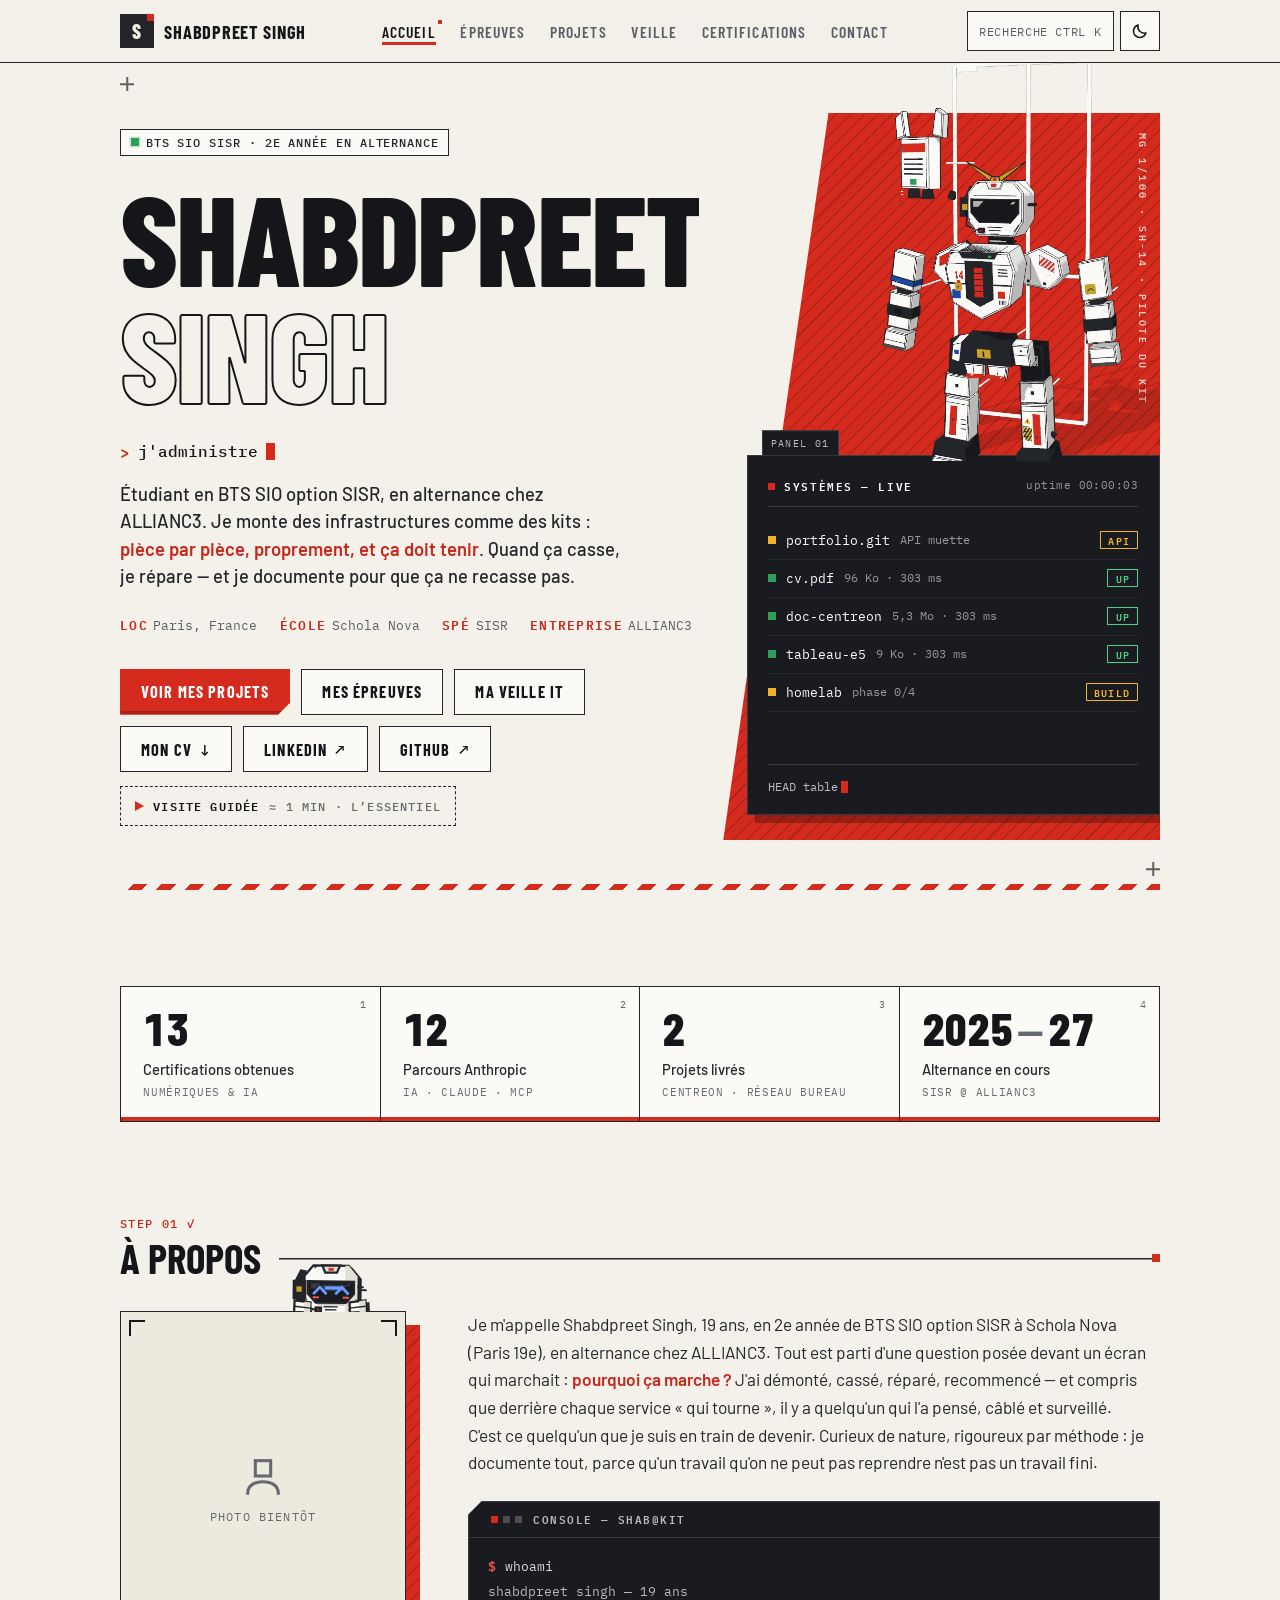
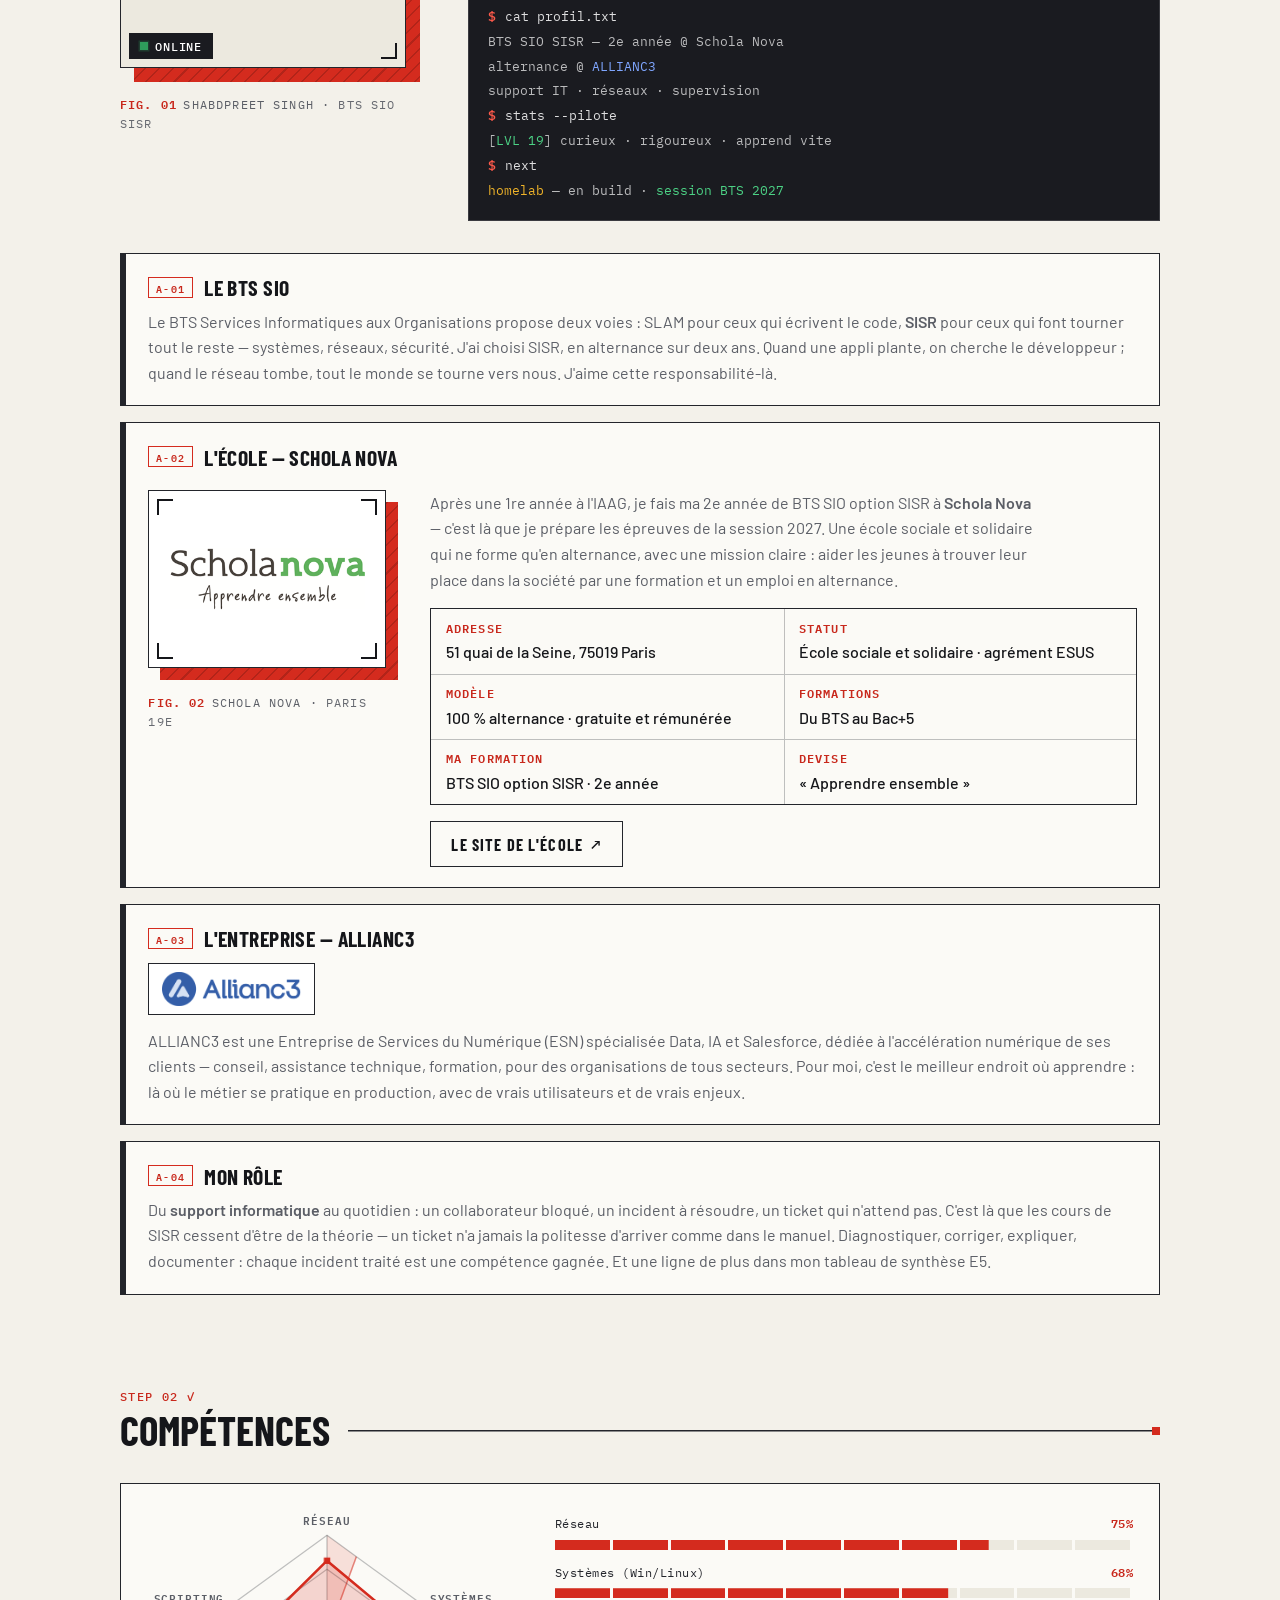
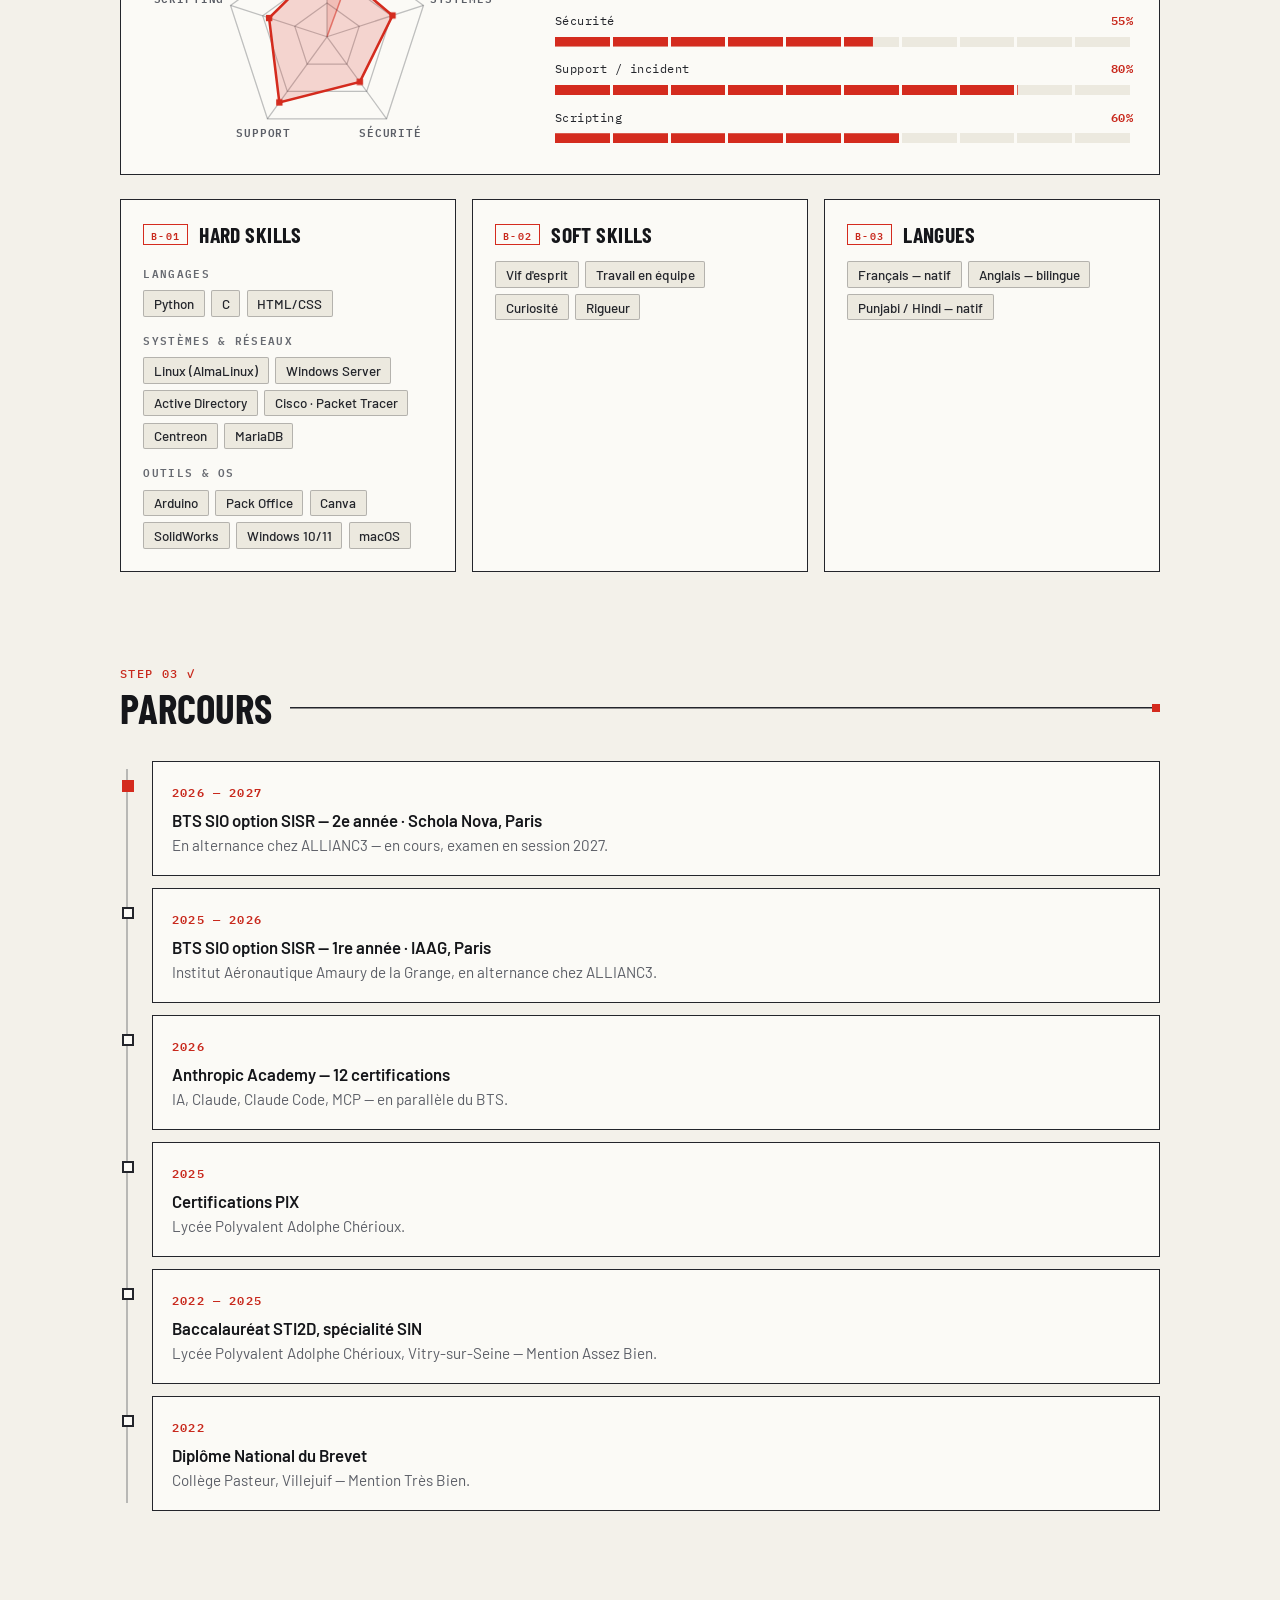
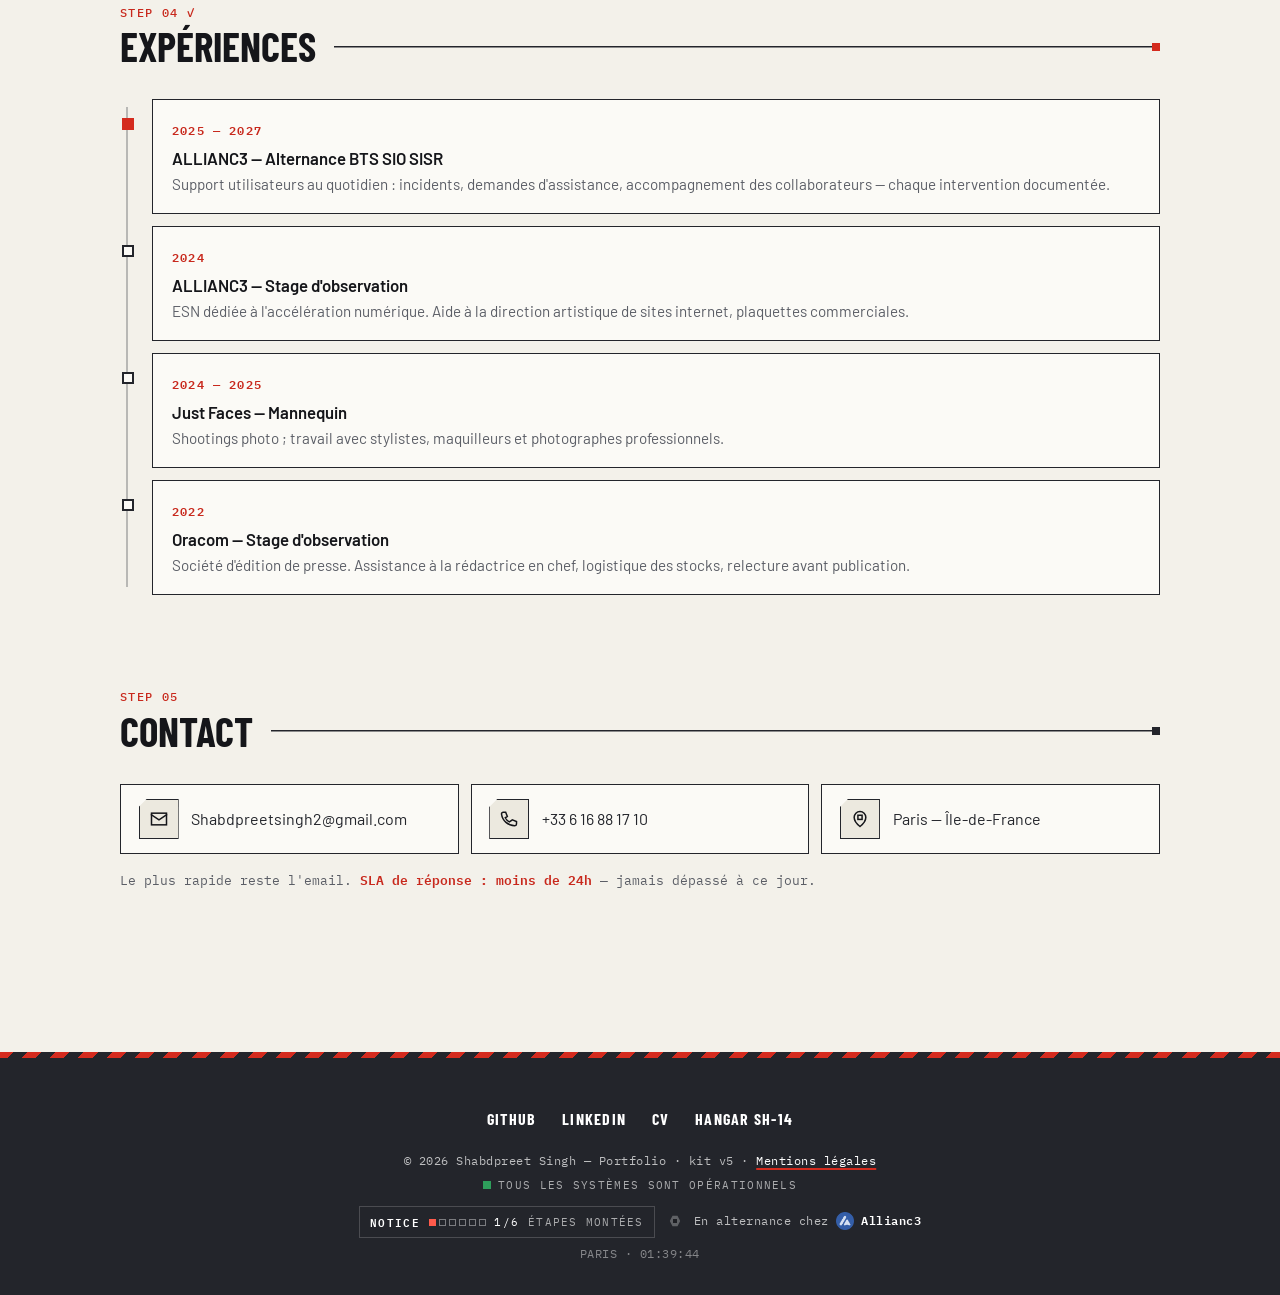
==== commit 76293743: "Accueil : SH-14 en 3D (vidéo transparente) à la place de la figurine SVG - hero : la figurine SVG (d" ====
--- a/index.html
+++ b/index.html
@@ -129,7 +129,13 @@
                 </div>
 
                 <div class="panel-stage">
-                <div class="pilote-stage" data-pilote="hero" aria-hidden="true"></div>
+                <figure class="sh14-video" data-pl-station aria-hidden="true">
+                    <video class="sh14-video-media" muted loop playsinline preload="none" disablepictureinpicture
+                           width="720" height="900" poster="./fichiers/sh14/sh14-kit.png">
+                        <source src="./fichiers/sh14/sh14-kit.webm" type="video/webm">
+                    </video>
+                    <img class="sh14-video-still" src="./fichiers/sh14/sh14-kit.png" alt="" width="720" height="900" decoding="async">
+                </figure>
                 <div class="status-panel" id="statusPanel" aria-hidden="true" data-live>
                     <div class="status-panel-head">
                         <span class="status-panel-title"><span class="live-dot"></span>SYSTÈMES — LIVE</span>
--- a/style.css
+++ b/style.css
@@ -3338,7 +3338,57 @@
    MISE EN SCÈNE DU PILOTE — chaque apparition a un socle
    ============================================================ */
 
-/* ---- Hero : la figurine debout sur son socle (le panneau SYSTÈMES) ----
+/* ---- Hero : SH-14 en 3D (vidéo WebM transparente) sur son socle ----
+   Rendue par le moteur 3D depuis pilote.js : vue éclatée -> emboîtement des
+   pièces A..H -> visière -> turntable -> salut -> décollage. Fond alpha :
+   la plaque rouge hachurée et l'ombre du panneau restent celles du site.
+   Le sol de la vidéo est sur sa dernière ligne : elle « pose » sur le panneau. */
+.hero { --sh-h: calc(var(--pl-h, 300px) * 1.34); }
+.sh14-video {
+    position: absolute;
+    left: 50%;
+    bottom: calc(100% - var(--stand, var(--pl-h, 300px)) - 3px);
+    width: calc(var(--sh-h) * 0.8);
+    aspect-ratio: 4 / 5;
+    margin: 0;
+    translate: -36% 0;               /* même aplomb que l'ancienne figurine */
+    z-index: 2;
+    pointer-events: none;
+}
+.sh14-video-media,
+.sh14-video-still {
+    position: absolute;
+    inset: 0;
+    width: 100%;
+    height: 100%;
+    object-fit: contain;
+    object-position: 50% 100%;
+}
+.sh14-video-still { visibility: hidden; }
+.sh14-video.is-still .sh14-video-media { display: none; }
+.sh14-video.is-still .sh14-video-still { visibility: visible; }
+/* apparition : la figurine se pose avec le panneau (même courbe que le hero) */
+.js .hero-stage .sh14-video { opacity: 0; transform: translateY(16px); }
+.hero-stage.played .sh14-video {
+    opacity: 1;
+    transform: none;
+    transition: opacity .5s var(--ease-out) .3s, transform .6s var(--ease-out) .3s;
+}
+/* BOX ART : la vidéo garde ses aplats, un léger halo détache le plastique du fond sombre */
+[data-theme="dark"] .sh14-video-media,
+[data-theme="dark"] .sh14-video-still { filter: drop-shadow(0 0 18px rgba(111, 155, 255, 0.10)); }
+@media (max-width: 900px) {
+    /* une colonne : la plaque de secours (panel-stage::before) couvre toute
+       la vidéo, vue éclatée comprise */
+    .hero { --stand: var(--sh-h); }
+    .hero .panel-stage { padding-top: calc(var(--sh-h) - 3px); }
+    .sh14-video { left: 50%; translate: -50% 0; }
+}
+@media (max-width: 600px) {
+    .hero { --sh-h: calc(var(--pl-h, 260px) * 1.3); }
+}
+
+/* ---- Hero (ancien) : la figurine SVG debout sur son socle (le panneau SYSTÈMES) ----
    Le panneau arrive, les pièces s'emboîtent dessus, la visière
    s'allume, puis il allume les services un par un. */
 .hero { --pl-h: clamp(260px, 25vw, 350px); }
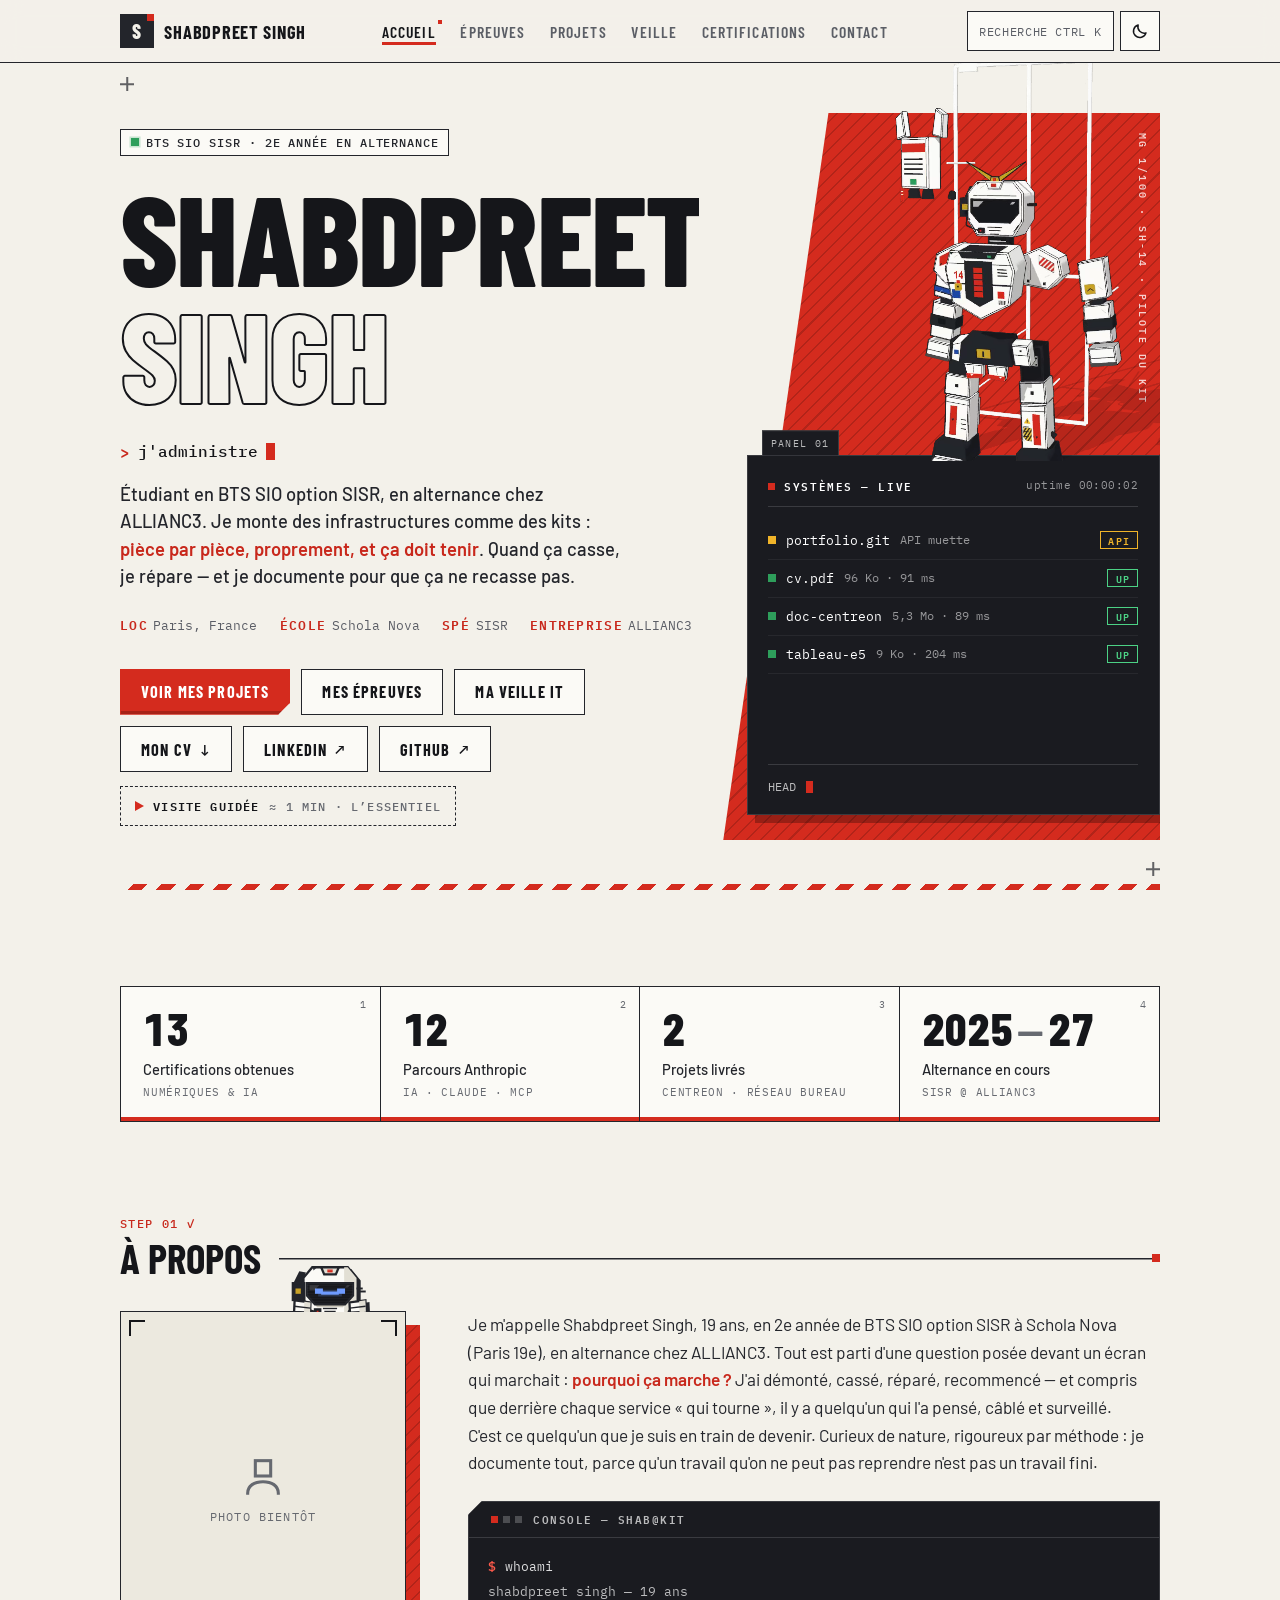
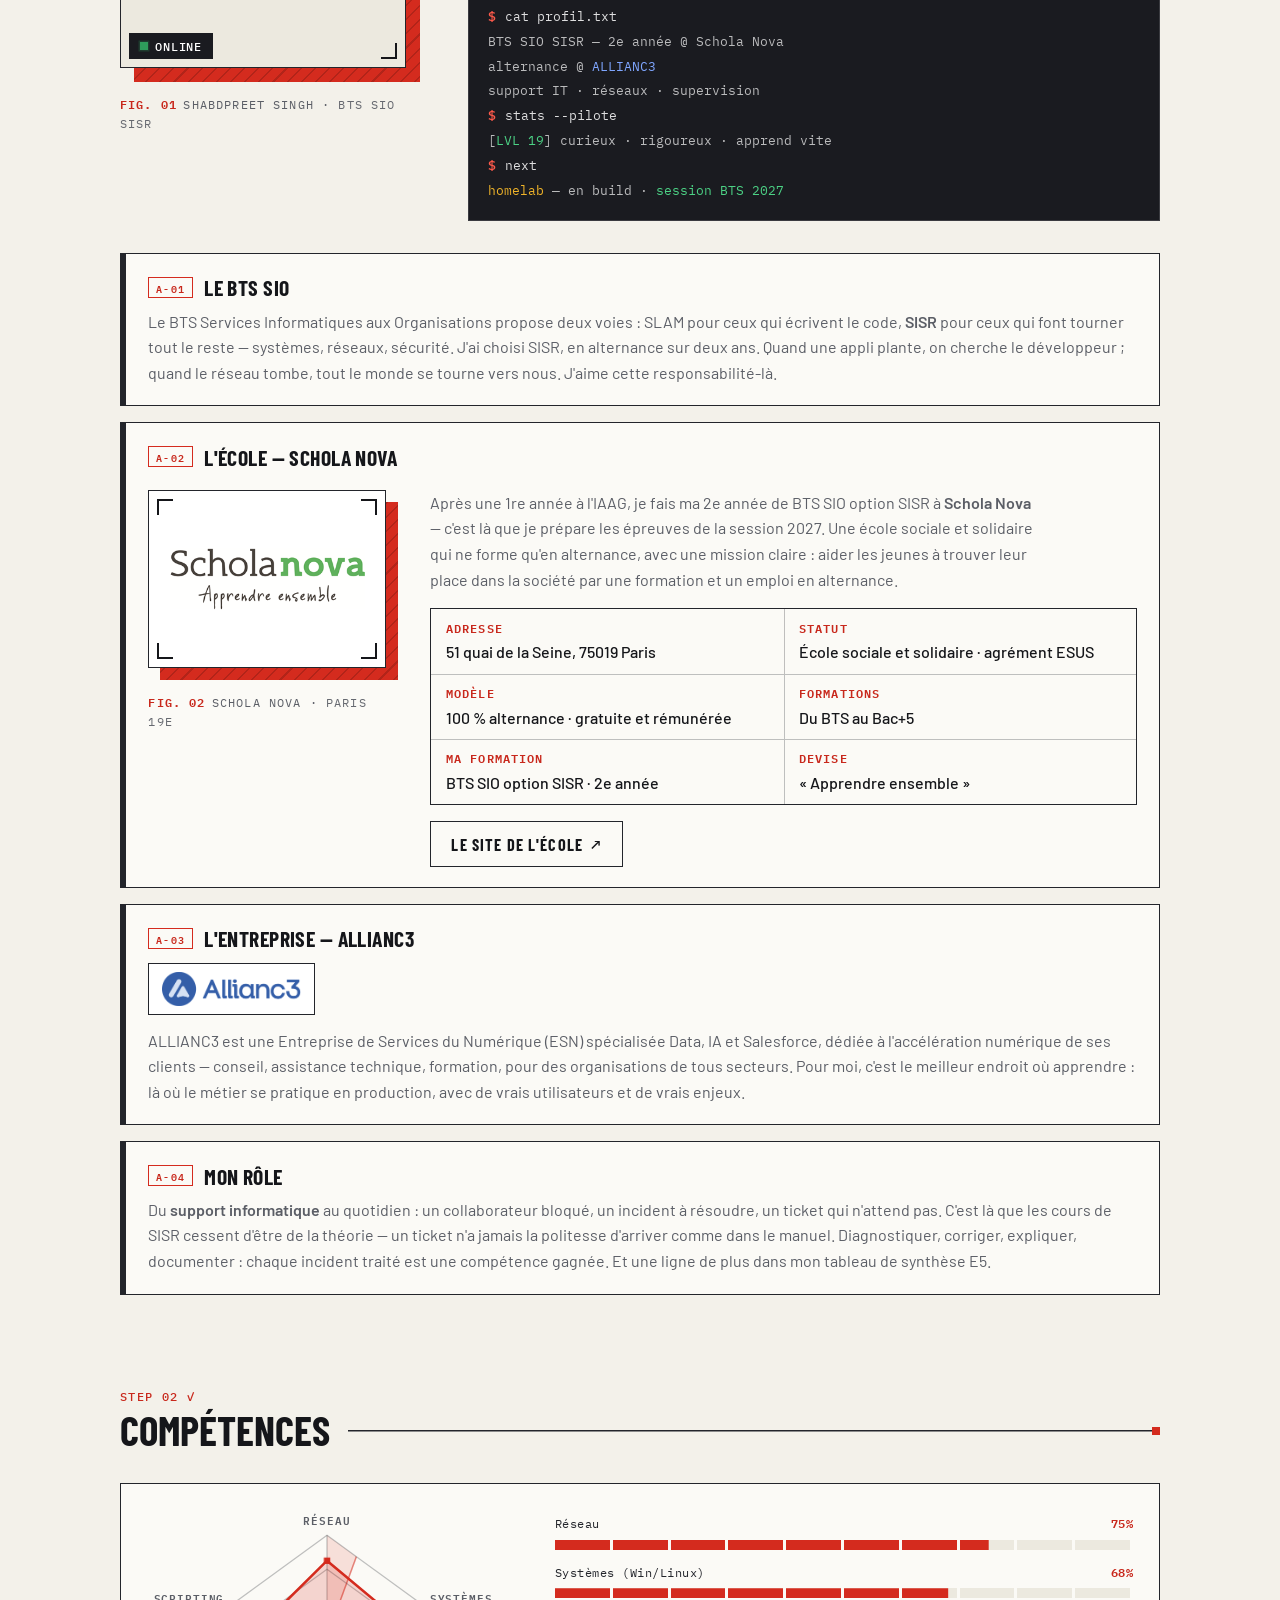
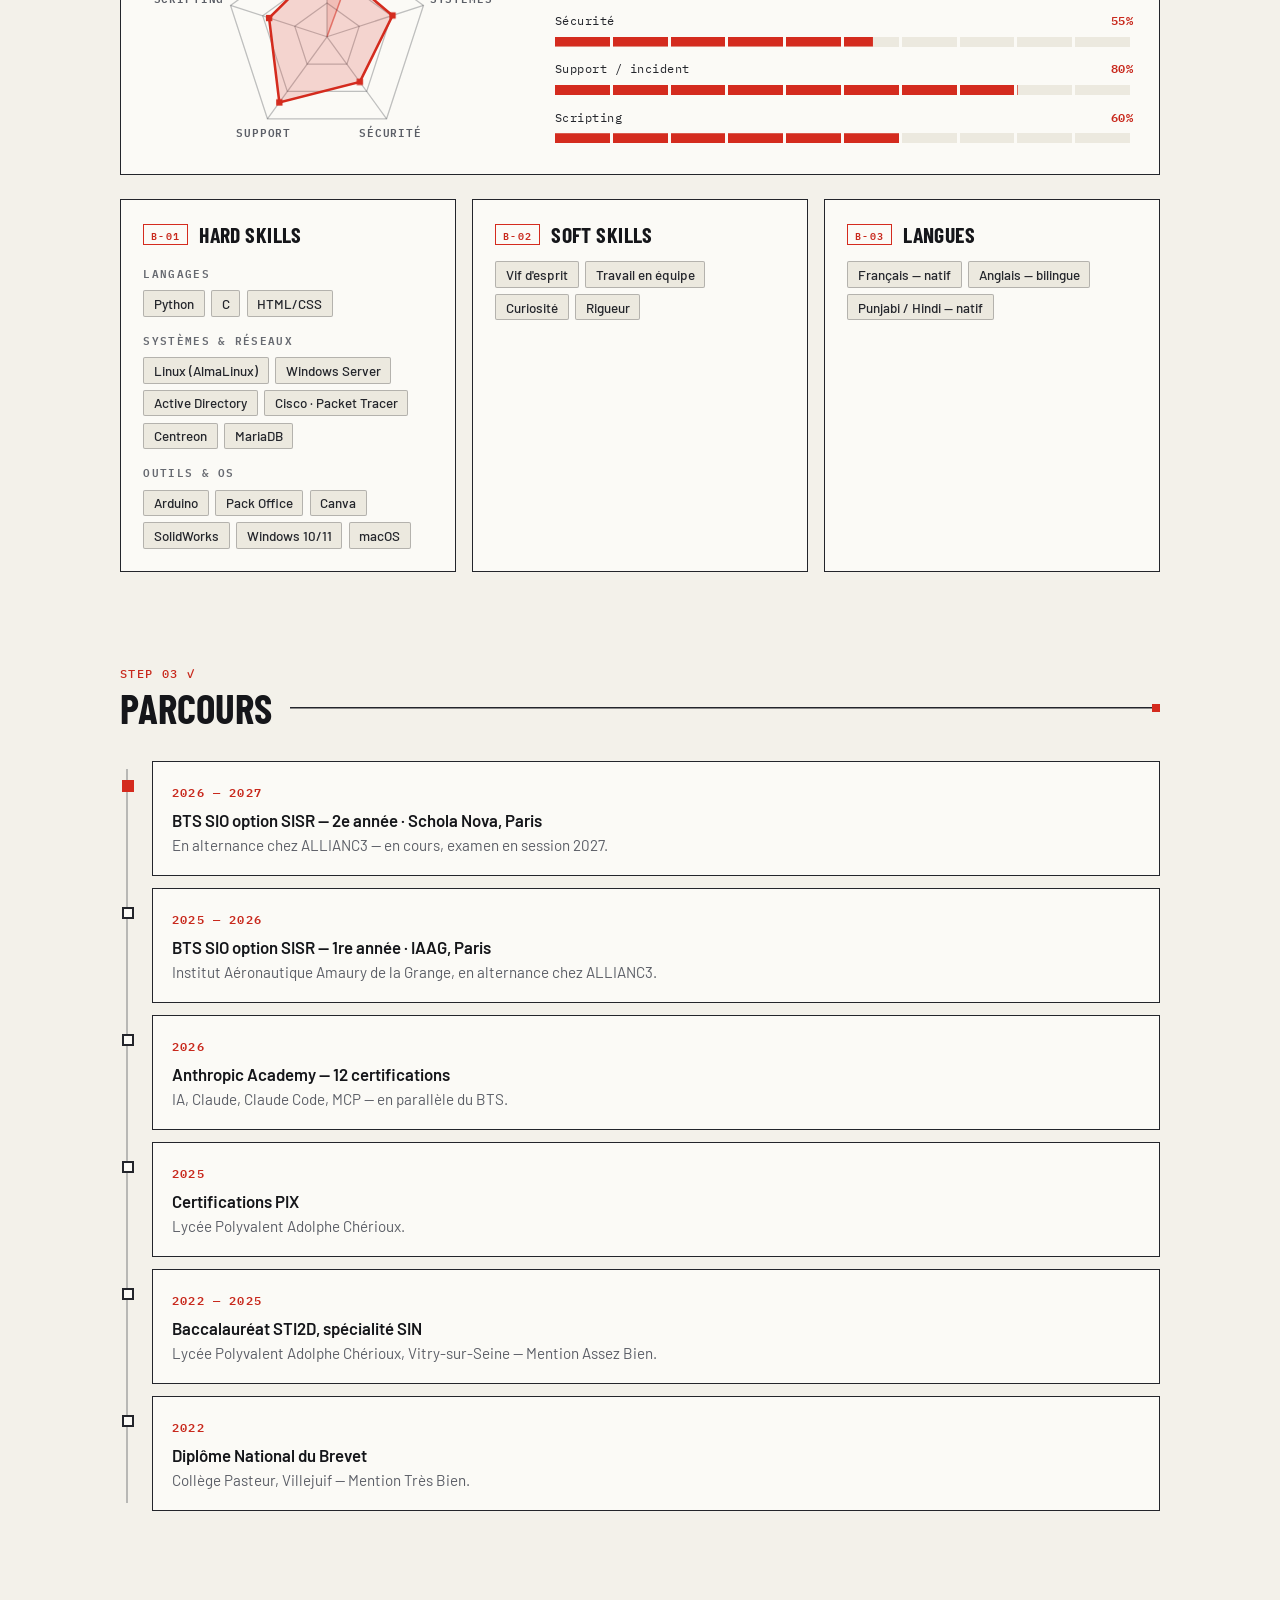
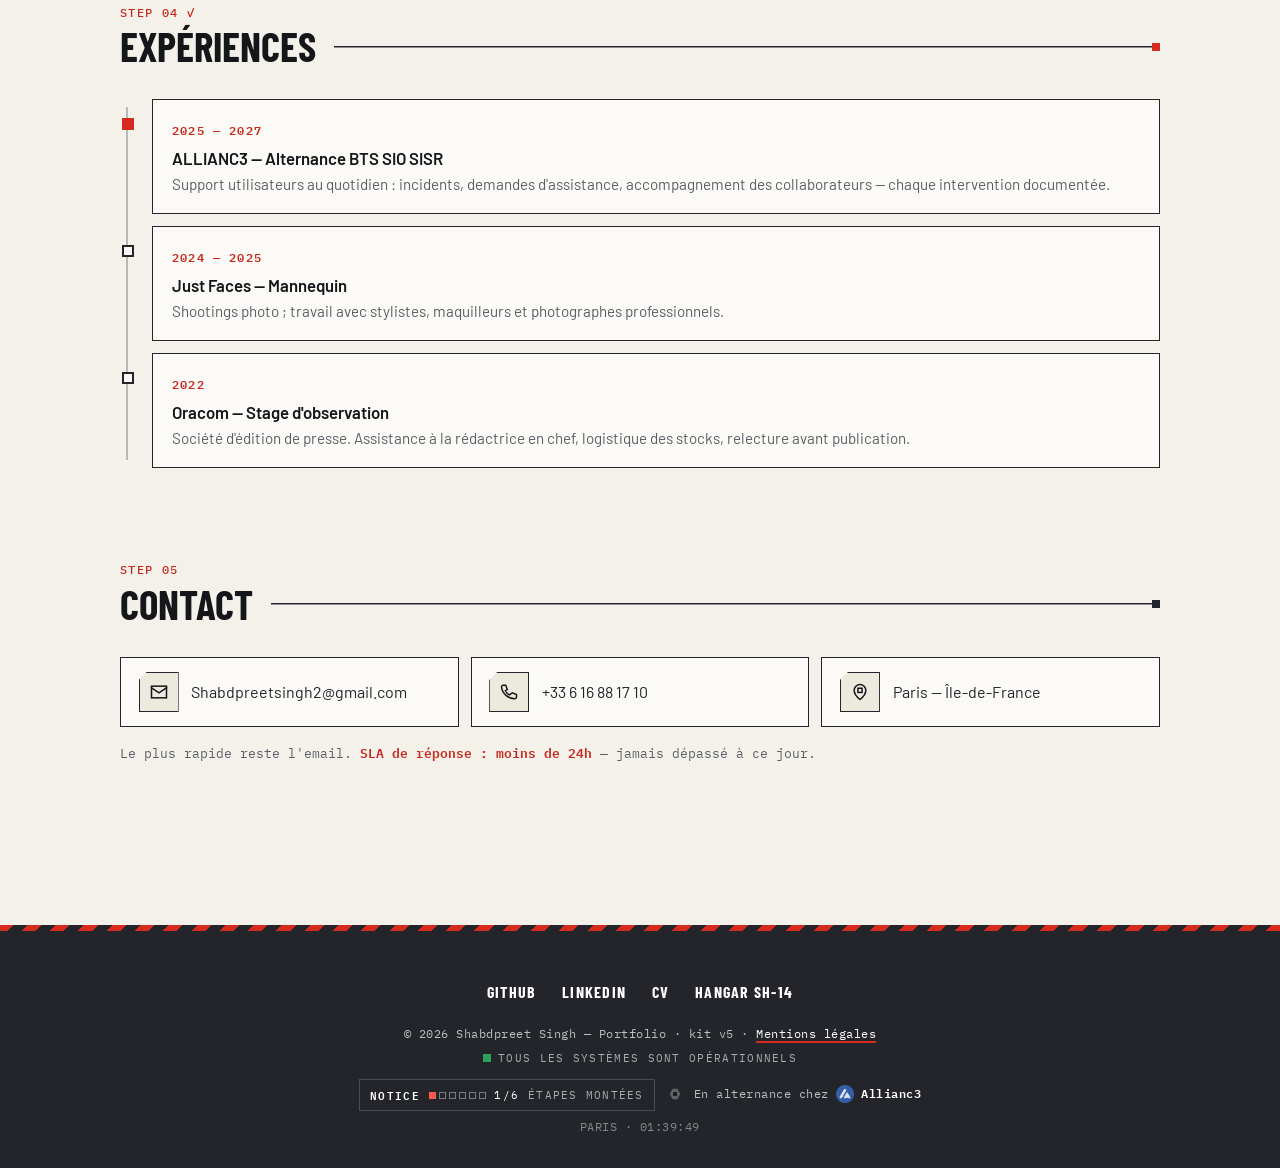
==== commit 755f0eea: "Accueil : retire le stage d'observation chez ALLIANC3 des expériences Co-Authored-By: Claude Sonnet " ====
--- a/index.html
+++ b/index.html
@@ -396,16 +396,11 @@
                     <div class="desc">Support utilisateurs au quotidien&nbsp;: incidents, demandes d'assistance, accompagnement des collaborateurs — chaque intervention documentée.</div>
                 </li>
                 <li class="reveal" data-i="2">
-                    <span class="when">2024</span>
-                    <div class="title">ALLIANC3 — Stage d'observation</div>
-                    <div class="desc">ESN dédiée à l'accélération numérique. Aide à la direction artistique de sites internet, plaquettes commerciales.</div>
-                </li>
-                <li class="reveal" data-i="3">
                     <span class="when">2024 — 2025</span>
                     <div class="title">Just Faces — Mannequin</div>
                     <div class="desc">Shootings photo ; travail avec stylistes, maquilleurs et photographes professionnels.</div>
                 </li>
-                <li class="reveal" data-i="4">
+                <li class="reveal" data-i="3">
                     <span class="when">2022</span>
                     <div class="title">Oracom — Stage d'observation</div>
                     <div class="desc">Société d'édition de presse. Assistance à la rédactrice en chef, logistique des stocks, relecture avant publication.</div>
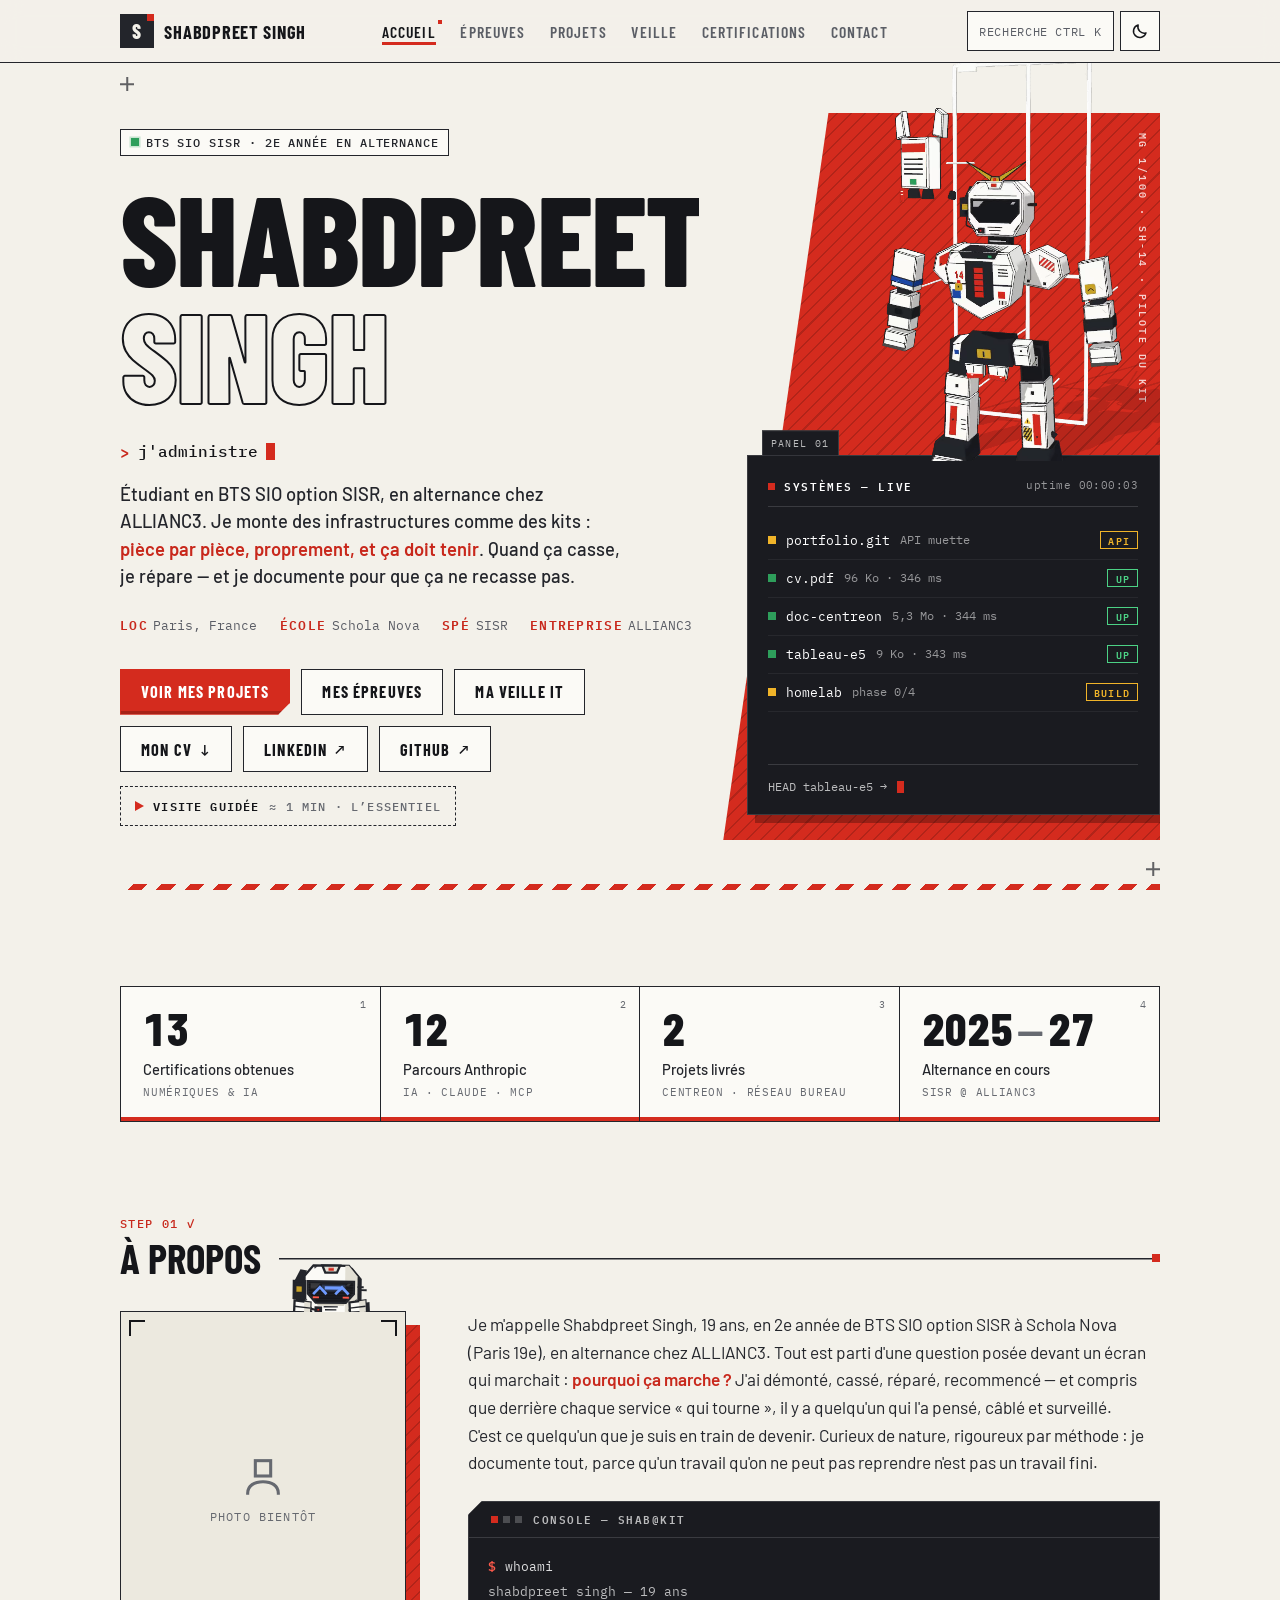
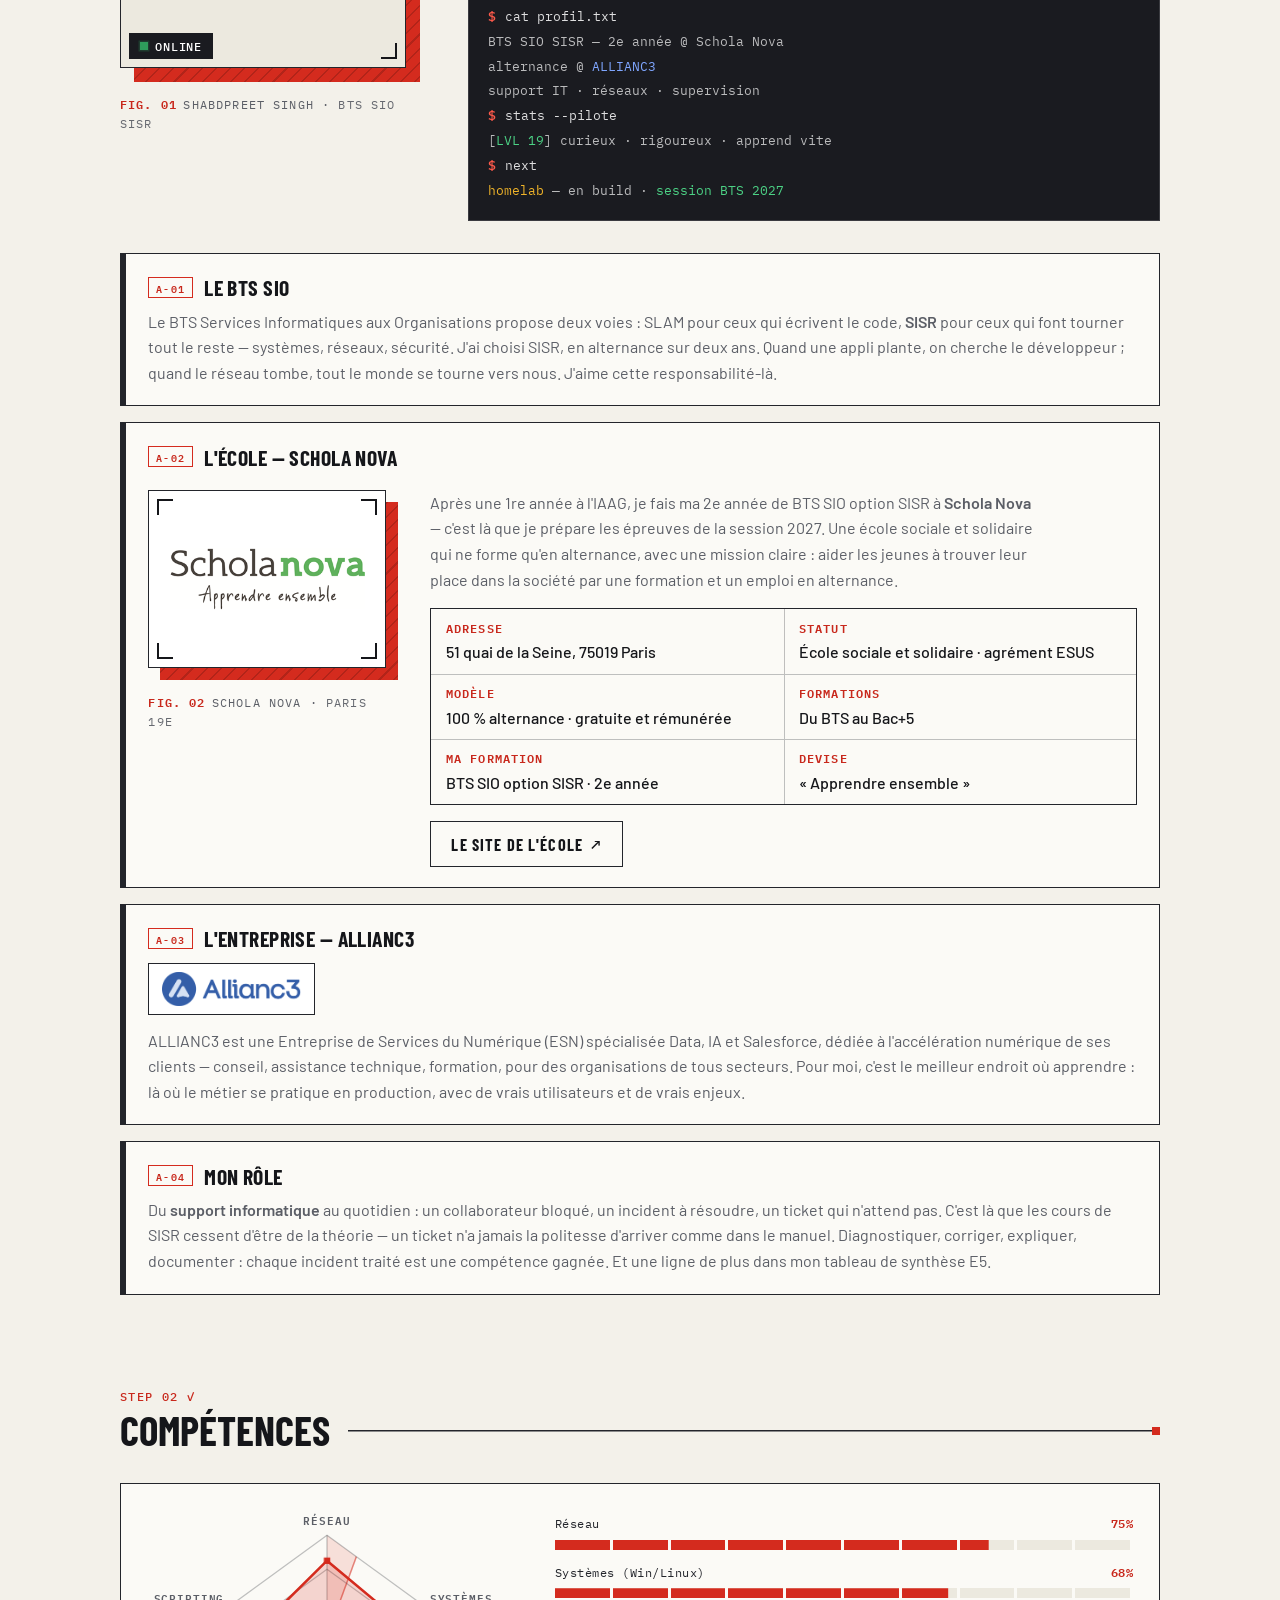
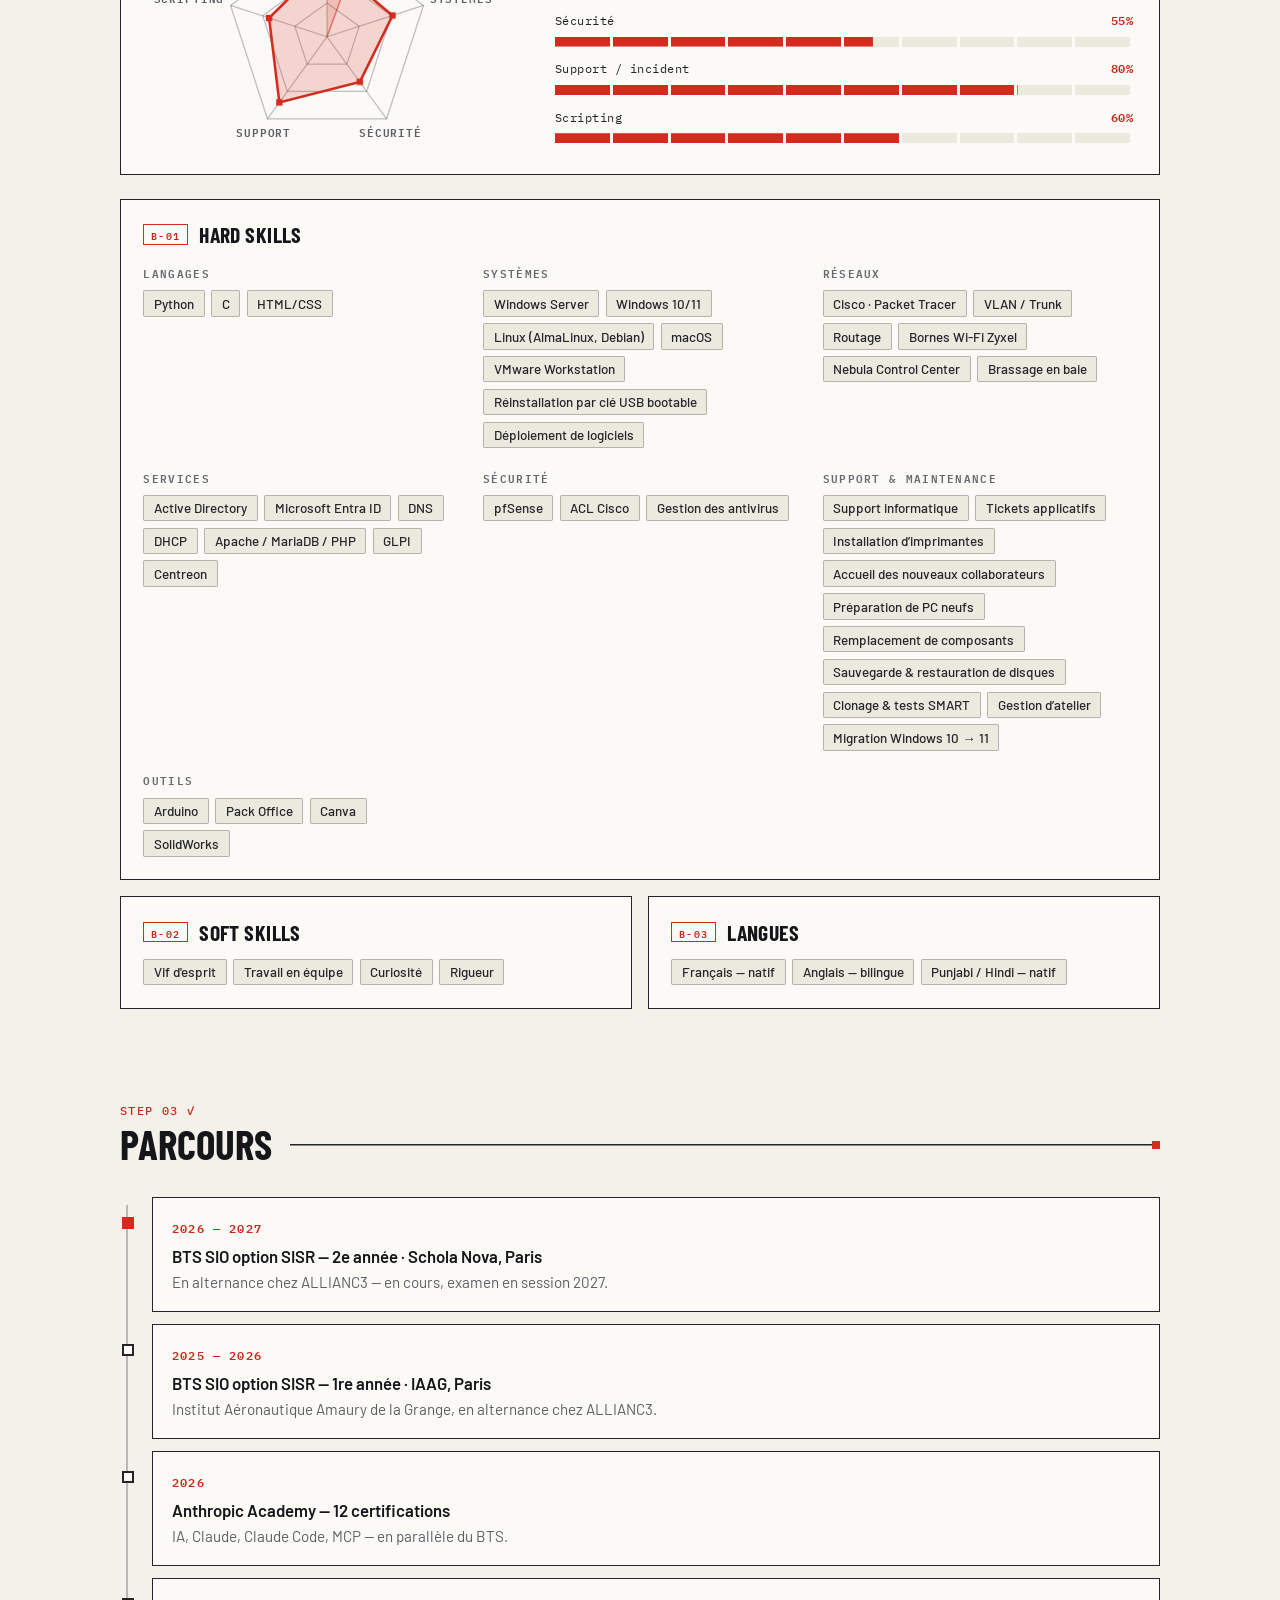
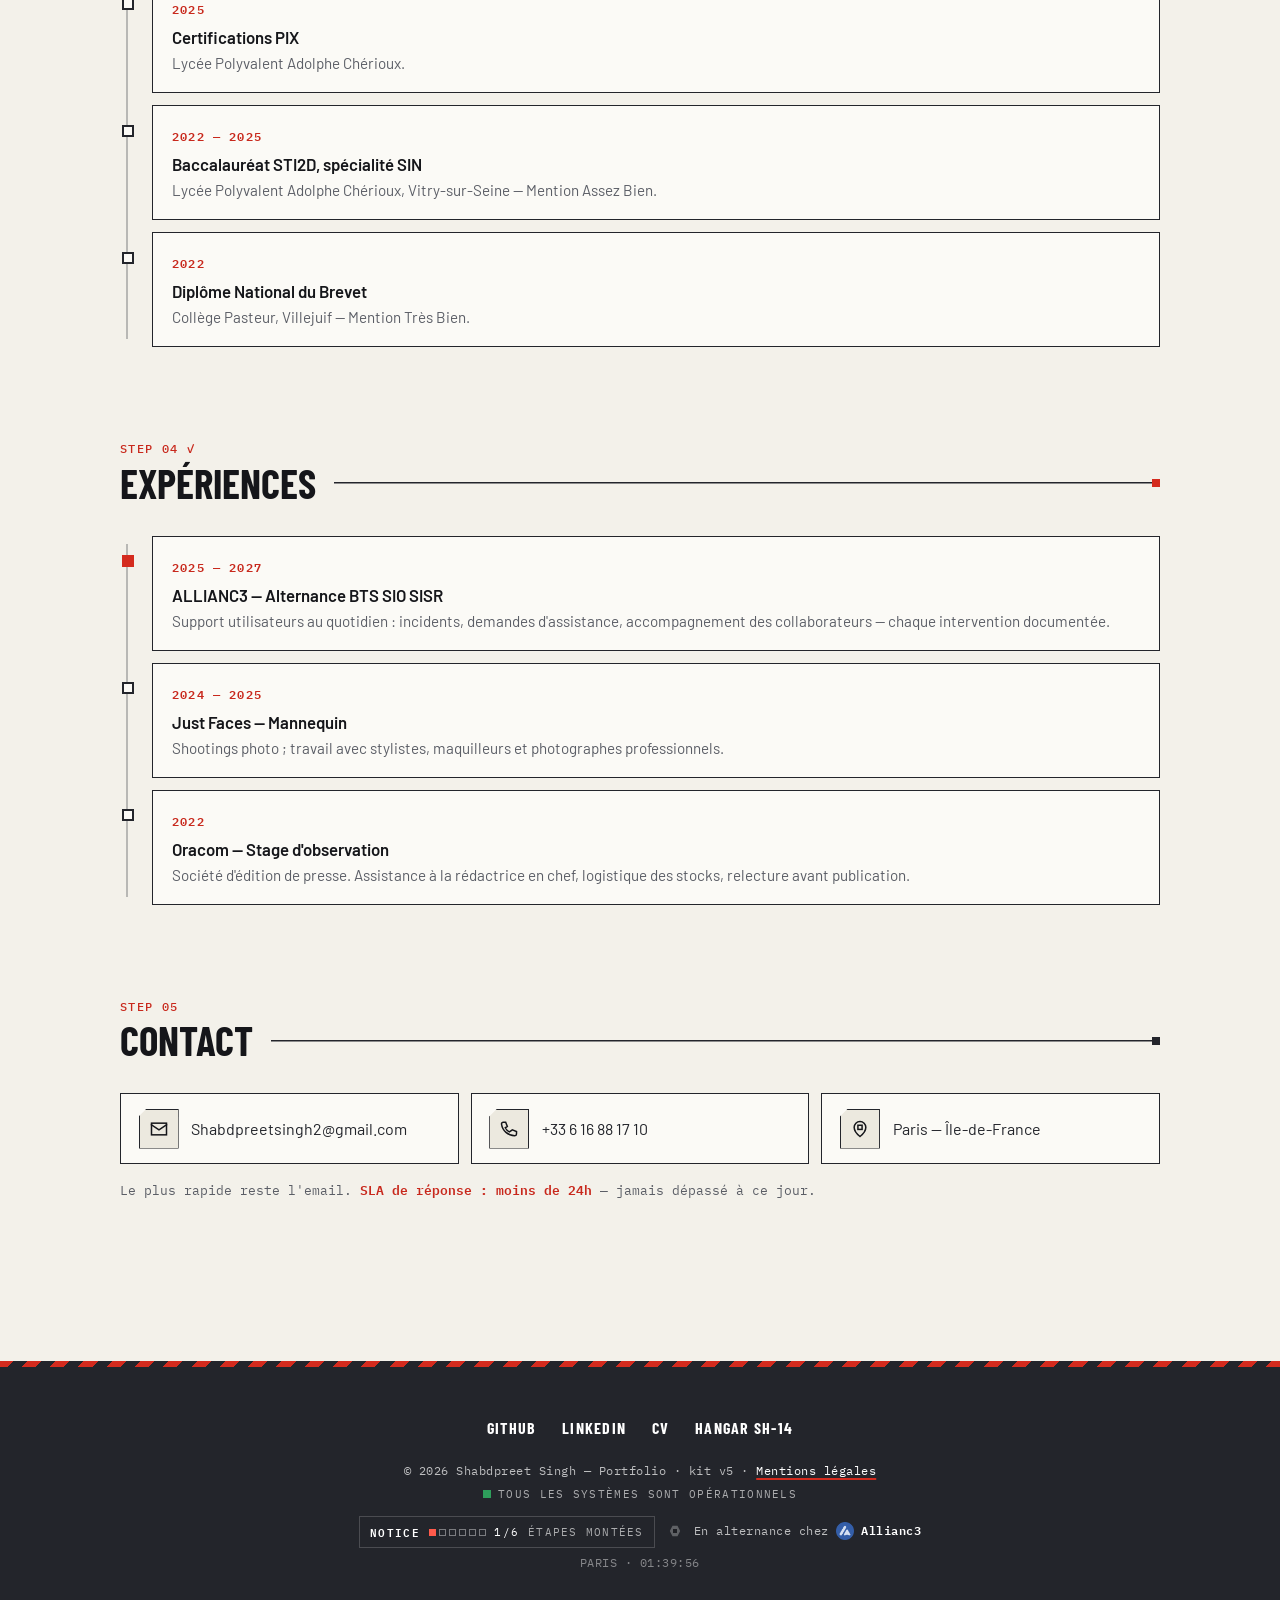
==== commit 0fa3247c: "Accueil : hard skills complétés et rangés par familles (bloc pleine largeur) Co-Authored-By: Claude " ====
--- a/index.html
+++ b/index.html
@@ -331,14 +331,38 @@
             </div>
 
             <div class="competences-grid">
-                <div class="competence-bloc reveal" data-i="1">
+                <div class="competence-bloc competence-bloc--wide reveal" data-i="1">
                     <h3><span class="ico">B-01</span> Hard skills</h3>
-                    <p><strong>Langages</strong></p>
-                    <div class="skill-tags"><span>Python</span><span>C</span><span>HTML/CSS</span></div>
-                    <p style="margin-top:.7rem"><strong>Systèmes &amp; réseaux</strong></p>
-                    <div class="skill-tags"><span>Linux (AlmaLinux)</span><span>Windows Server</span><span>Active Directory</span><span>Cisco · Packet Tracer</span><span>Centreon</span><span>MariaDB</span></div>
-                    <p style="margin-top:.7rem"><strong>Outils &amp; OS</strong></p>
-                    <div class="skill-tags"><span>Arduino</span><span>Pack Office</span><span>Canva</span><span>SolidWorks</span><span>Windows 10/11</span><span>macOS</span></div>
+                    <div class="skill-groups">
+                        <div class="skill-group">
+                            <p><strong>Langages</strong></p>
+                            <div class="skill-tags"><span>Python</span><span>C</span><span>HTML/CSS</span></div>
+                        </div>
+                        <div class="skill-group">
+                            <p><strong>Systèmes</strong></p>
+                            <div class="skill-tags"><span>Windows Server</span><span>Windows 10/11</span><span>Linux (AlmaLinux, Debian)</span><span>macOS</span><span>VMware Workstation</span><span>Réinstallation par clé USB bootable</span><span>Déploiement de logiciels</span></div>
+                        </div>
+                        <div class="skill-group">
+                            <p><strong>Réseaux</strong></p>
+                            <div class="skill-tags"><span>Cisco · Packet Tracer</span><span>VLAN / Trunk</span><span>Routage</span><span>Bornes Wi-Fi Zyxel</span><span>Nebula Control Center</span><span>Brassage en baie</span></div>
+                        </div>
+                        <div class="skill-group">
+                            <p><strong>Services</strong></p>
+                            <div class="skill-tags"><span>Active Directory</span><span>Microsoft Entra ID</span><span>DNS</span><span>DHCP</span><span>Apache / MariaDB / PHP</span><span>GLPI</span><span>Centreon</span></div>
+                        </div>
+                        <div class="skill-group">
+                            <p><strong>Sécurité</strong></p>
+                            <div class="skill-tags"><span>pfSense</span><span>ACL Cisco</span><span>Gestion des antivirus</span></div>
+                        </div>
+                        <div class="skill-group">
+                            <p><strong>Support &amp; maintenance</strong></p>
+                            <div class="skill-tags"><span>Support informatique</span><span>Tickets applicatifs</span><span>Installation d’imprimantes</span><span>Accueil des nouveaux collaborateurs</span><span>Préparation de PC neufs</span><span>Remplacement de composants</span><span>Sauvegarde &amp; restauration de disques</span><span>Clonage &amp; tests SMART</span><span>Gestion d’atelier</span><span>Migration Windows 10 → 11</span></div>
+                        </div>
+                        <div class="skill-group">
+                            <p><strong>Outils</strong></p>
+                            <div class="skill-tags"><span>Arduino</span><span>Pack Office</span><span>Canva</span><span>SolidWorks</span></div>
+                        </div>
+                    </div>
                 </div>
                 <div class="competence-bloc reveal" data-i="2">
                     <h3><span class="ico">B-02</span> Soft skills</h3>
--- a/style.css
+++ b/style.css
@@ -1399,6 +1399,12 @@
     gap: var(--s-4);
 }
 .competence-bloc { padding: 1.3rem 1.4rem 1.4rem; }
+/* Hard skills : bloc pleine largeur, les familles en colonnes (la liste est longue) */
+.competence-bloc--wide { grid-column: 1 / -1; }
+.competences-grid:has(> .competence-bloc--wide) { grid-template-columns: repeat(2, minmax(0, 1fr)); }
+@media (max-width: 600px) { .competences-grid:has(> .competence-bloc--wide) { grid-template-columns: minmax(0, 1fr); } }
+.skill-groups { display: grid; grid-template-columns: repeat(auto-fit, minmax(260px, 1fr)); gap: 1.1rem 1.6rem; }
+.skill-groups .skill-group { min-width: 0; }
 .competence-bloc:hover { --edge: var(--red); transform: translate(-2px, -2px); box-shadow: var(--shadow-hard); }
 .competence-bloc h3 {
     display: flex;
@@ -3756,6 +3762,7 @@
 .skill-tags span:nth-child(2) { --k: 1; } .skill-tags span:nth-child(3) { --k: 2; }
 .skill-tags span:nth-child(4) { --k: 3; } .skill-tags span:nth-child(5) { --k: 4; }
 .skill-tags span:nth-child(6) { --k: 5; } .skill-tags span:nth-child(7) { --k: 6; }
+.skill-tags span:nth-child(8) { --k: 7; } .skill-tags span:nth-child(9) { --k: 8; } .skill-tags span:nth-child(10) { --k: 9; }
 .skill-tags span {
     cursor: default;
     transition: transform var(--dur-fast) var(--ease-out), border-color var(--dur-fast) var(--ease-out),
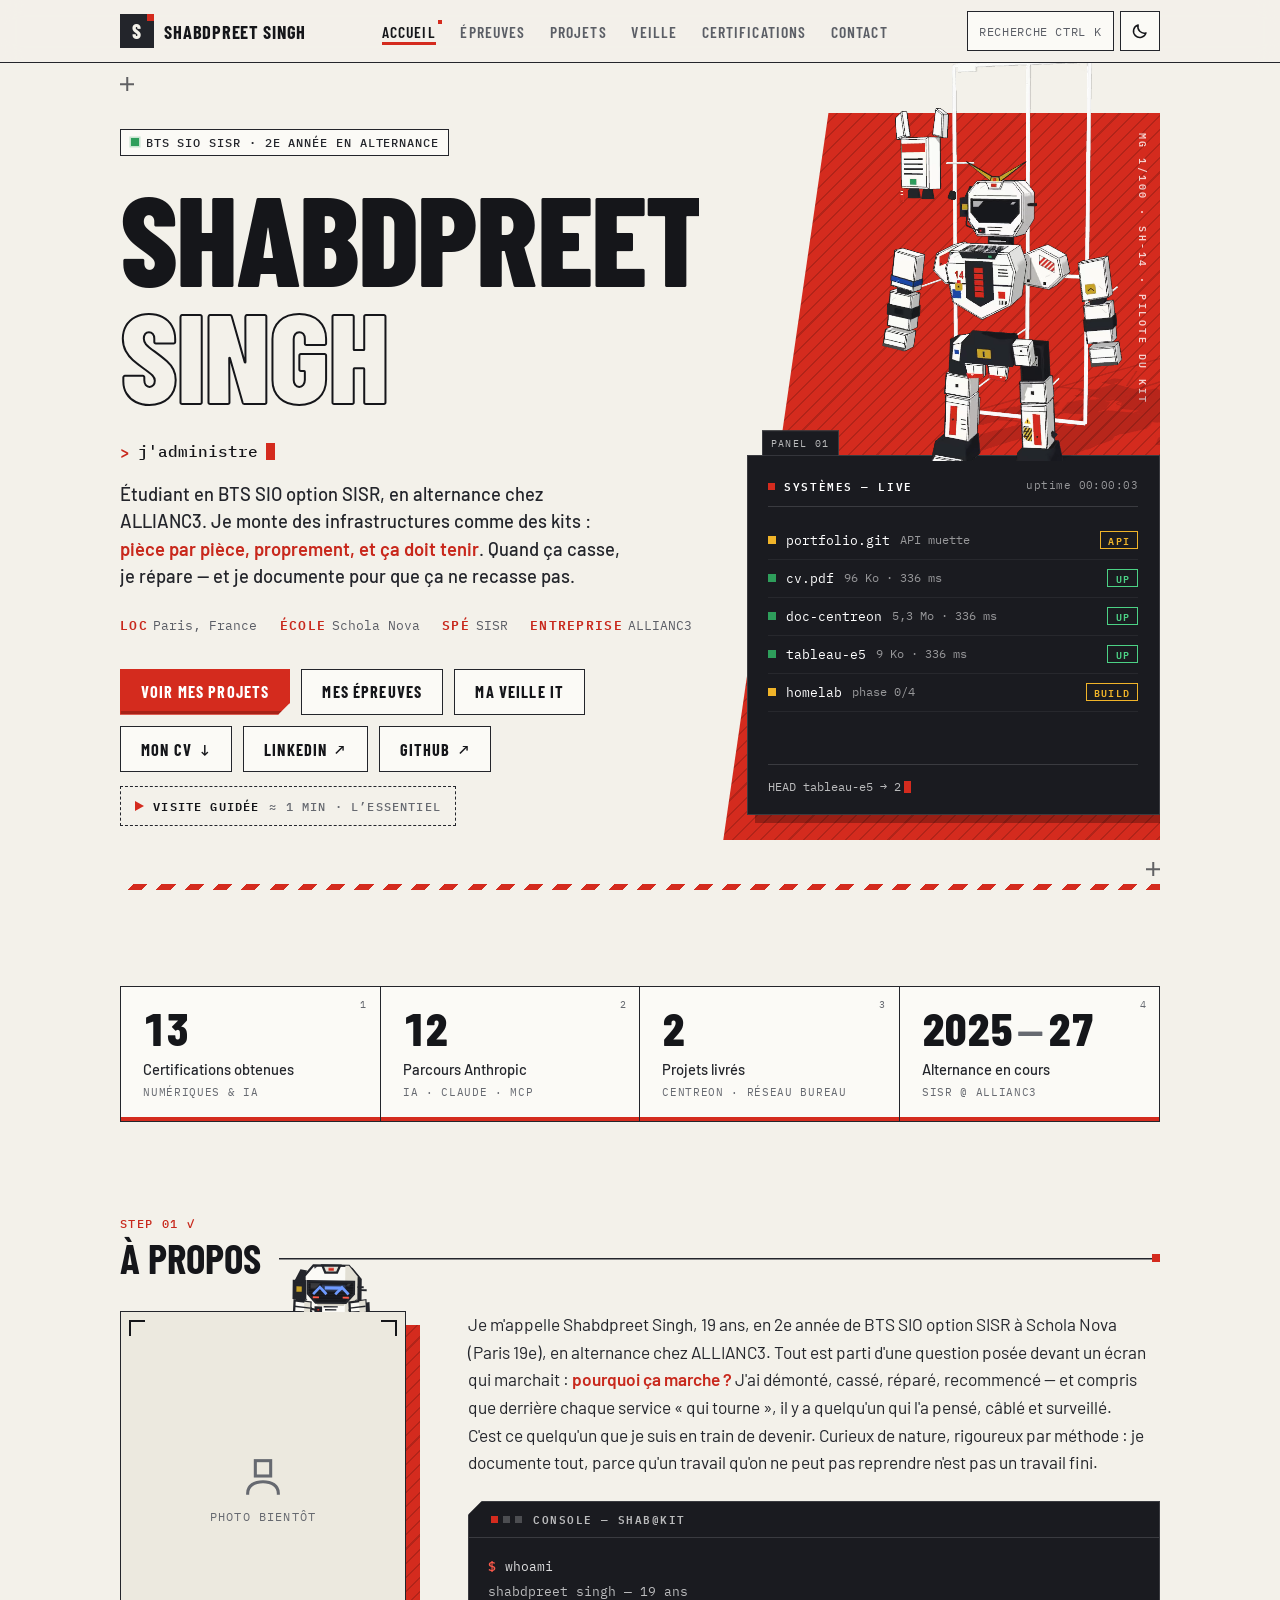
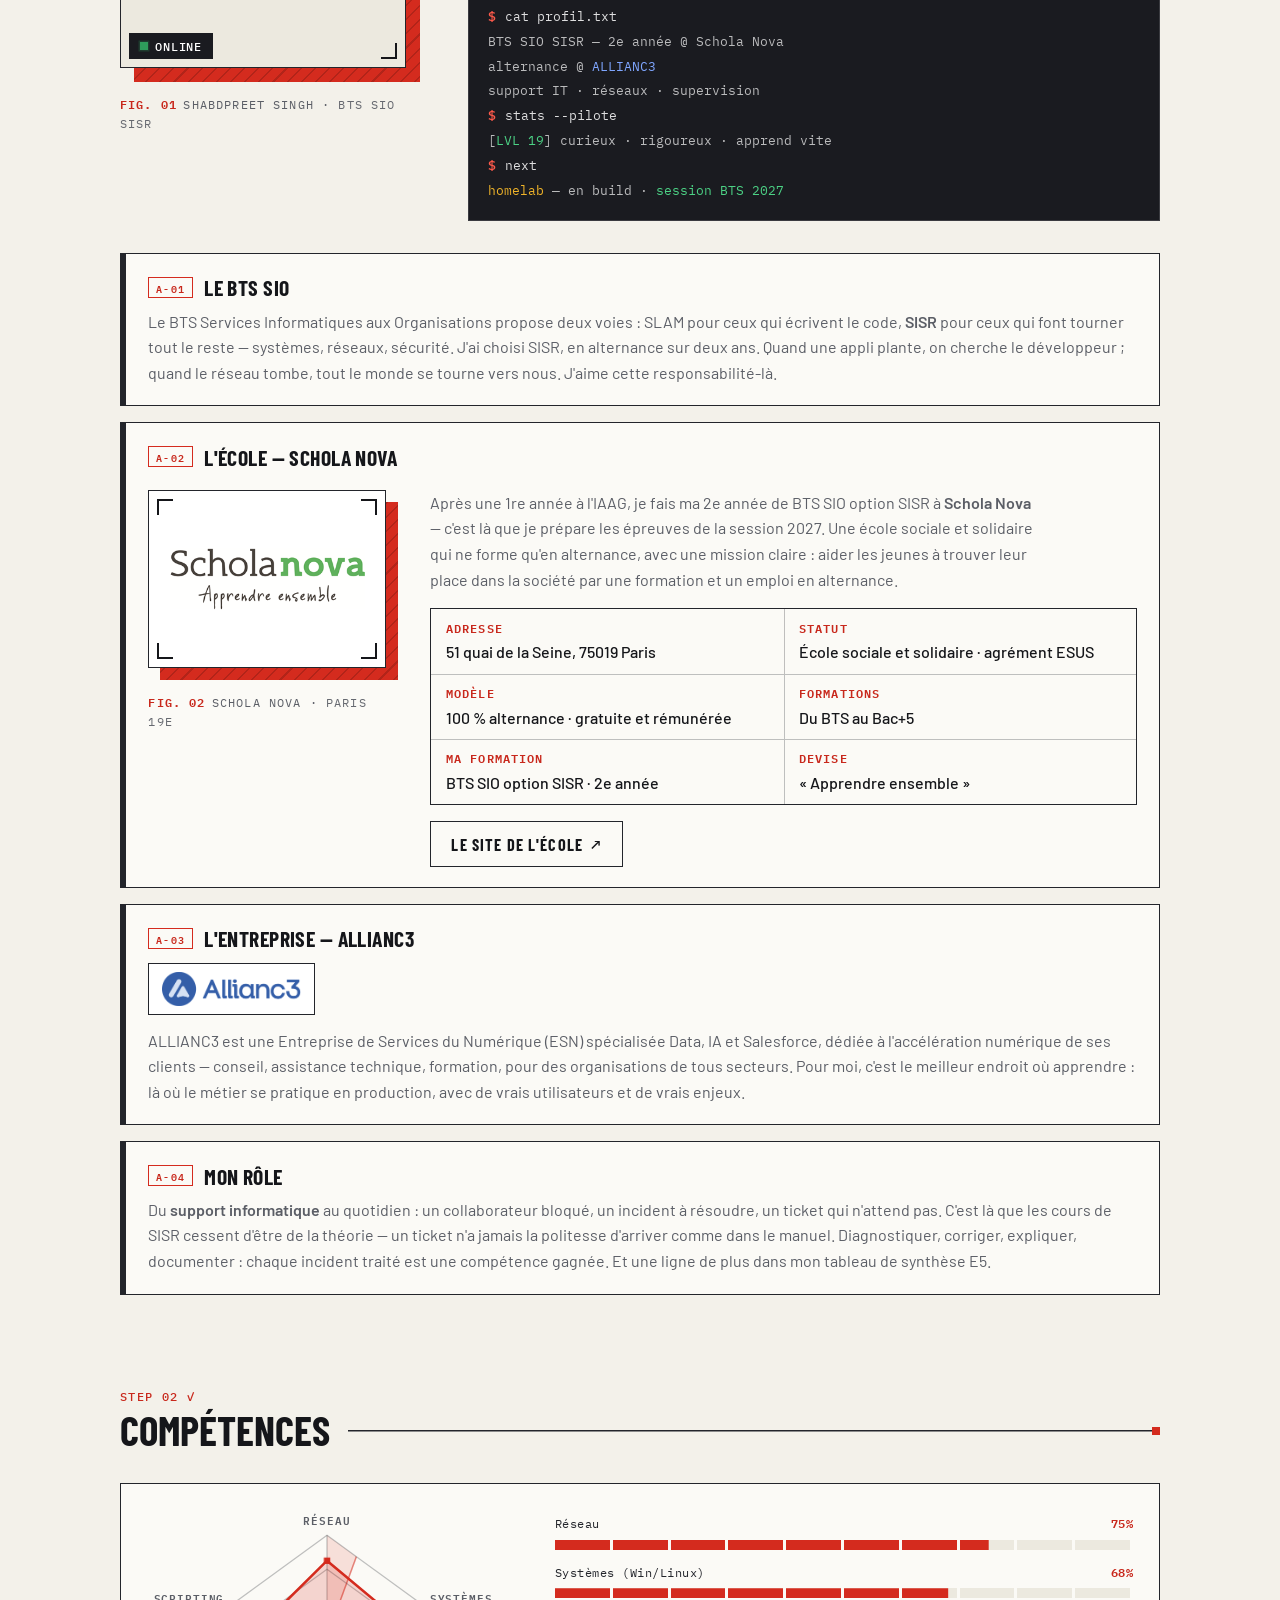
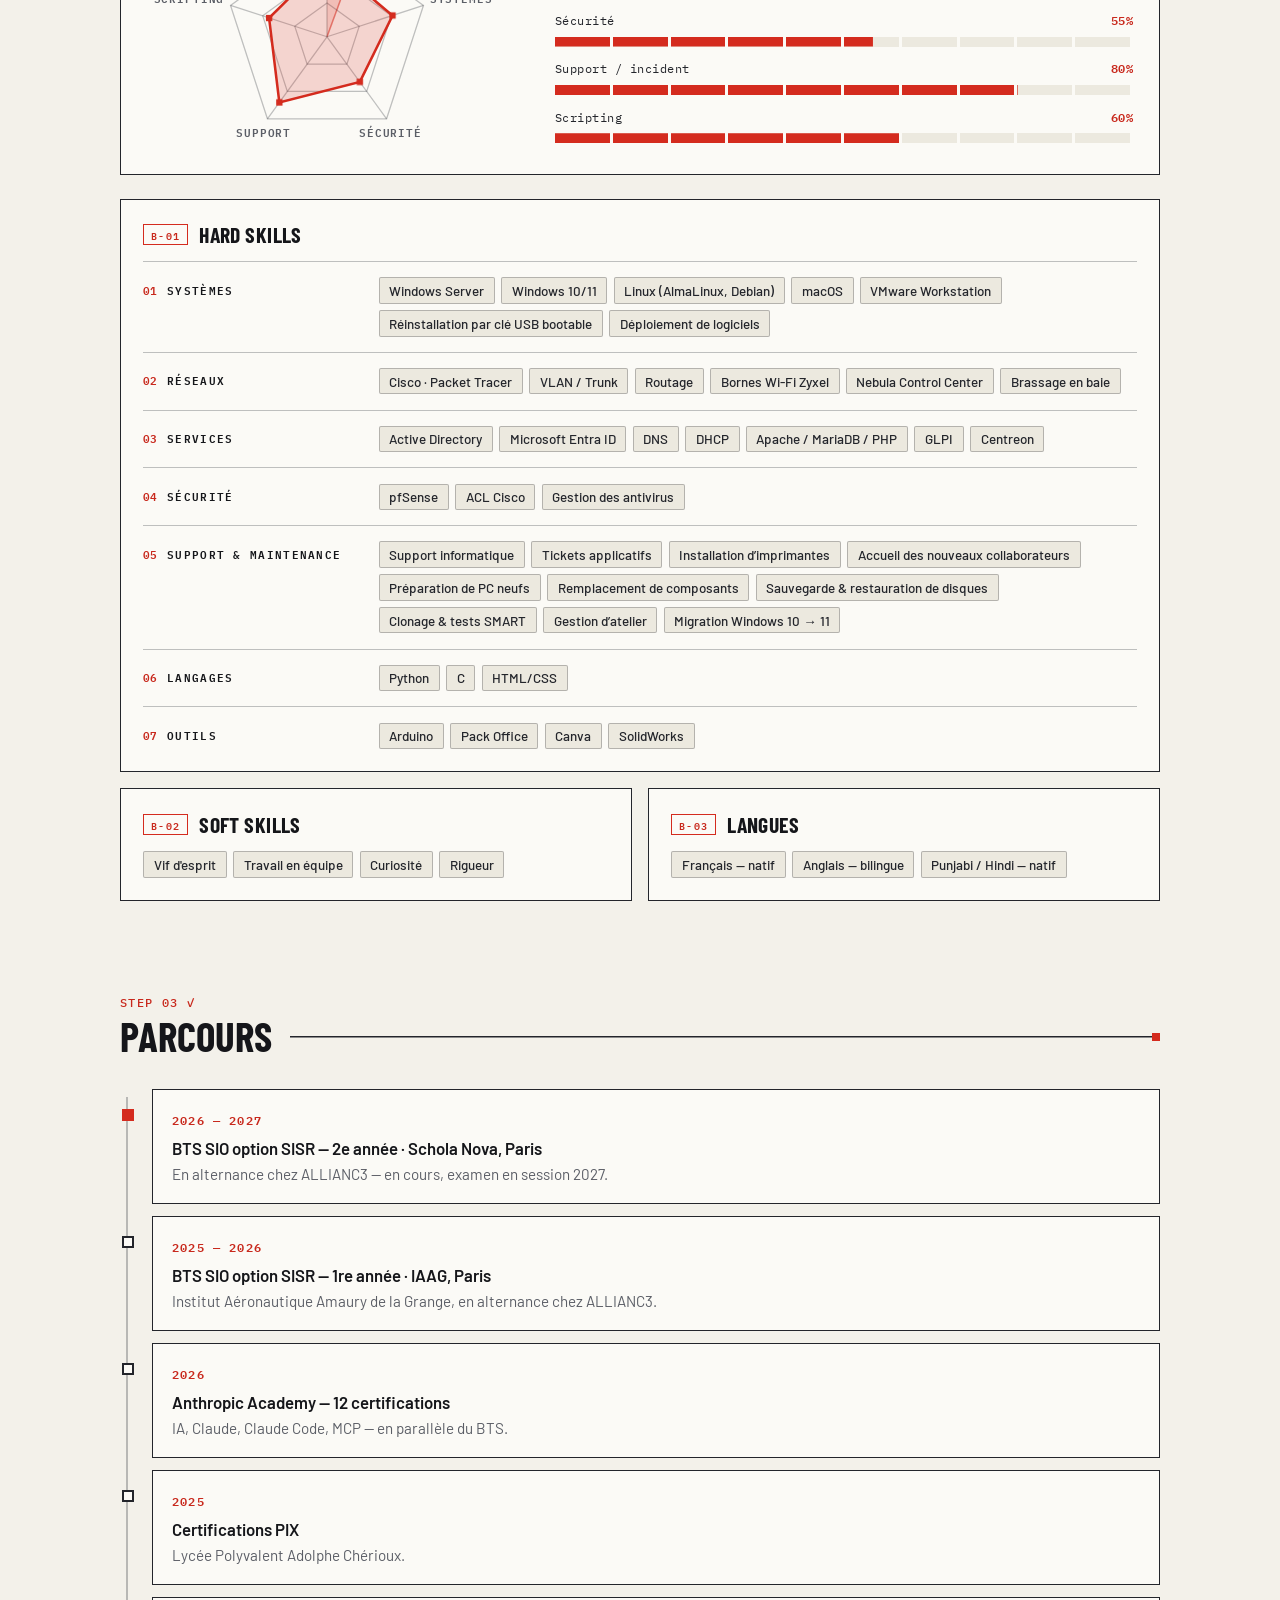
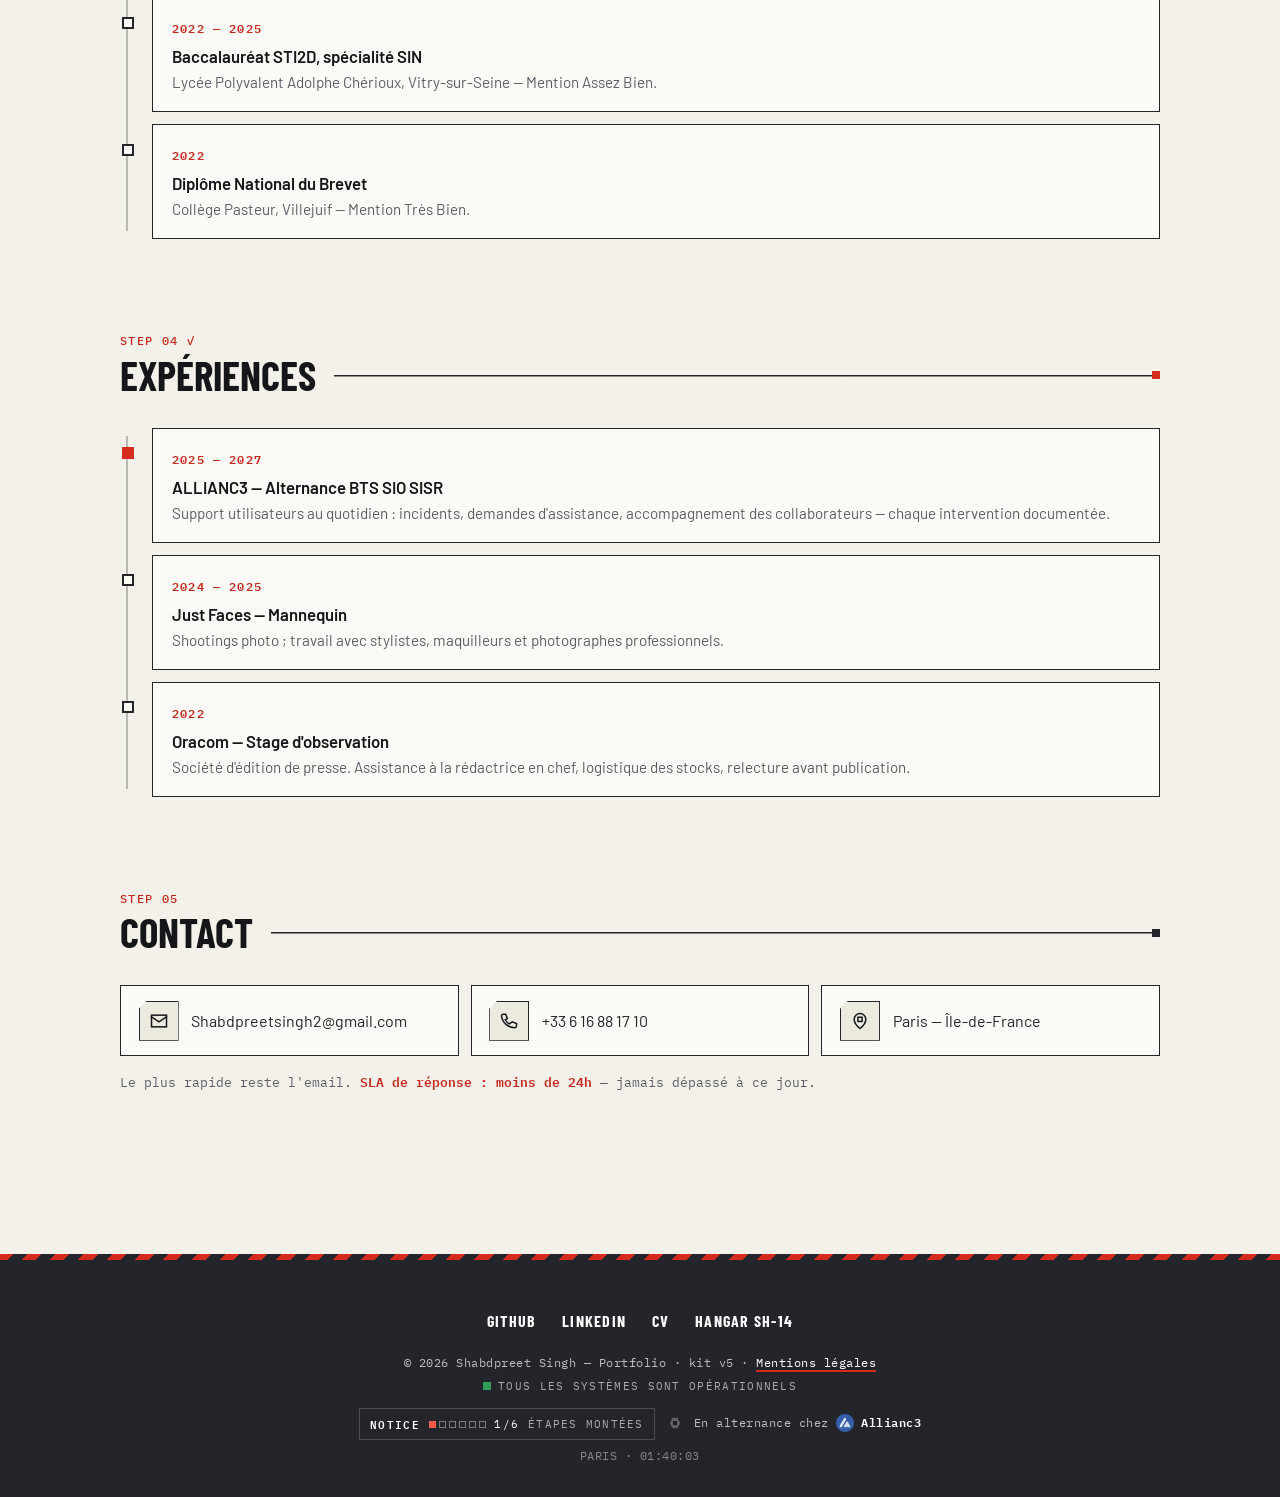
==== commit 4ed5412e: "Accueil : hard skills en nomenclature, une famille par rangée Co-Authored-By: Claude Sonnet 5.5 <nor" ====
--- a/index.html
+++ b/index.html
@@ -335,28 +335,28 @@
                     <h3><span class="ico">B-01</span> Hard skills</h3>
                     <div class="skill-groups">
                         <div class="skill-group">
+                            <p><strong>Systèmes</strong></p>
+                            <div class="skill-tags"><span>Windows Server</span><span>Windows 10/11</span><span>Linux (AlmaLinux, Debian)</span><span>macOS</span><span>VMware Workstation</span><span>Réinstallation par clé USB bootable</span><span>Déploiement de logiciels</span></div>
+                        </div>
+                        <div class="skill-group">
+                            <p><strong>Réseaux</strong></p>
+                            <div class="skill-tags"><span>Cisco · Packet Tracer</span><span>VLAN / Trunk</span><span>Routage</span><span>Bornes Wi-Fi Zyxel</span><span>Nebula Control Center</span><span>Brassage en baie</span></div>
+                        </div>
+                        <div class="skill-group">
+                            <p><strong>Services</strong></p>
+                            <div class="skill-tags"><span>Active Directory</span><span>Microsoft Entra ID</span><span>DNS</span><span>DHCP</span><span>Apache / MariaDB / PHP</span><span>GLPI</span><span>Centreon</span></div>
+                        </div>
+                        <div class="skill-group">
+                            <p><strong>Sécurité</strong></p>
+                            <div class="skill-tags"><span>pfSense</span><span>ACL Cisco</span><span>Gestion des antivirus</span></div>
+                        </div>
+                        <div class="skill-group">
+                            <p><strong>Support &amp; maintenance</strong></p>
+                            <div class="skill-tags"><span>Support informatique</span><span>Tickets applicatifs</span><span>Installation d’imprimantes</span><span>Accueil des nouveaux collaborateurs</span><span>Préparation de PC neufs</span><span>Remplacement de composants</span><span>Sauvegarde &amp; restauration de disques</span><span>Clonage &amp; tests SMART</span><span>Gestion d’atelier</span><span>Migration Windows 10 → 11</span></div>
+                        </div>
+                        <div class="skill-group">
                             <p><strong>Langages</strong></p>
                             <div class="skill-tags"><span>Python</span><span>C</span><span>HTML/CSS</span></div>
-                        </div>
-                        <div class="skill-group">
-                            <p><strong>Systèmes</strong></p>
-                            <div class="skill-tags"><span>Windows Server</span><span>Windows 10/11</span><span>Linux (AlmaLinux, Debian)</span><span>macOS</span><span>VMware Workstation</span><span>Réinstallation par clé USB bootable</span><span>Déploiement de logiciels</span></div>
-                        </div>
-                        <div class="skill-group">
-                            <p><strong>Réseaux</strong></p>
-                            <div class="skill-tags"><span>Cisco · Packet Tracer</span><span>VLAN / Trunk</span><span>Routage</span><span>Bornes Wi-Fi Zyxel</span><span>Nebula Control Center</span><span>Brassage en baie</span></div>
-                        </div>
-                        <div class="skill-group">
-                            <p><strong>Services</strong></p>
-                            <div class="skill-tags"><span>Active Directory</span><span>Microsoft Entra ID</span><span>DNS</span><span>DHCP</span><span>Apache / MariaDB / PHP</span><span>GLPI</span><span>Centreon</span></div>
-                        </div>
-                        <div class="skill-group">
-                            <p><strong>Sécurité</strong></p>
-                            <div class="skill-tags"><span>pfSense</span><span>ACL Cisco</span><span>Gestion des antivirus</span></div>
-                        </div>
-                        <div class="skill-group">
-                            <p><strong>Support &amp; maintenance</strong></p>
-                            <div class="skill-tags"><span>Support informatique</span><span>Tickets applicatifs</span><span>Installation d’imprimantes</span><span>Accueil des nouveaux collaborateurs</span><span>Préparation de PC neufs</span><span>Remplacement de composants</span><span>Sauvegarde &amp; restauration de disques</span><span>Clonage &amp; tests SMART</span><span>Gestion d’atelier</span><span>Migration Windows 10 → 11</span></div>
                         </div>
                         <div class="skill-group">
                             <p><strong>Outils</strong></p>
--- a/style.css
+++ b/style.css
@@ -1403,9 +1403,37 @@
 .competence-bloc--wide { grid-column: 1 / -1; }
 .competences-grid:has(> .competence-bloc--wide) { grid-template-columns: repeat(2, minmax(0, 1fr)); }
 @media (max-width: 600px) { .competences-grid:has(> .competence-bloc--wide) { grid-template-columns: minmax(0, 1fr); } }
-.skill-groups { display: grid; grid-template-columns: repeat(auto-fit, minmax(260px, 1fr)); gap: 1.1rem 1.6rem; }
-.skill-groups .skill-group { min-width: 0; }
+/* nomenclature de kit : une famille par rangée, repère numéroté à gauche, pièces à droite,
+   séparées par des lignes de panneau (aucun trou, quelle que soit la longueur des listes) */
+.skill-groups { counter-reset: fam; margin-top: 0.2rem; }
+.skill-group {
+    counter-increment: fam;
+    display: grid;
+    grid-template-columns: 13.5rem minmax(0, 1fr);
+    gap: 0.5rem 1.2rem;
+    align-items: start;
+    padding: 0.95rem 0;
+    border-top: 1px solid var(--line-soft);
+}
+.skill-group:last-child { padding-bottom: 0; }
+.competence-bloc .skill-group p { display: flex; align-items: baseline; gap: 0.6rem; margin: 0; padding-top: 0.34rem; line-height: 1.35; }
+.competence-bloc .skill-group p::before {
+    content: counter(fam, decimal-leading-zero);
+    font-family: var(--mono);
+    font-size: 0.66rem;
+    font-weight: 600;
+    font-variant-numeric: tabular-nums;
+    color: var(--red-ink);
+}
+.competence-bloc .skill-group p strong { color: var(--ink); }
+.skill-group .skill-tags { margin-top: 0; }
+@media (max-width: 700px) {
+    .skill-group { grid-template-columns: minmax(0, 1fr); }
+    .competence-bloc .skill-group p { padding-top: 0; }
+}
 .competence-bloc:hover { --edge: var(--red); transform: translate(-2px, -2px); box-shadow: var(--shadow-hard); }
+/* le grand bloc ne se soulève pas au survol (les étiquettes réagissent déjà une à une) */
+.competence-bloc--wide:hover { transform: none; box-shadow: none; }
 .competence-bloc h3 {
     display: flex;
     align-items: center;
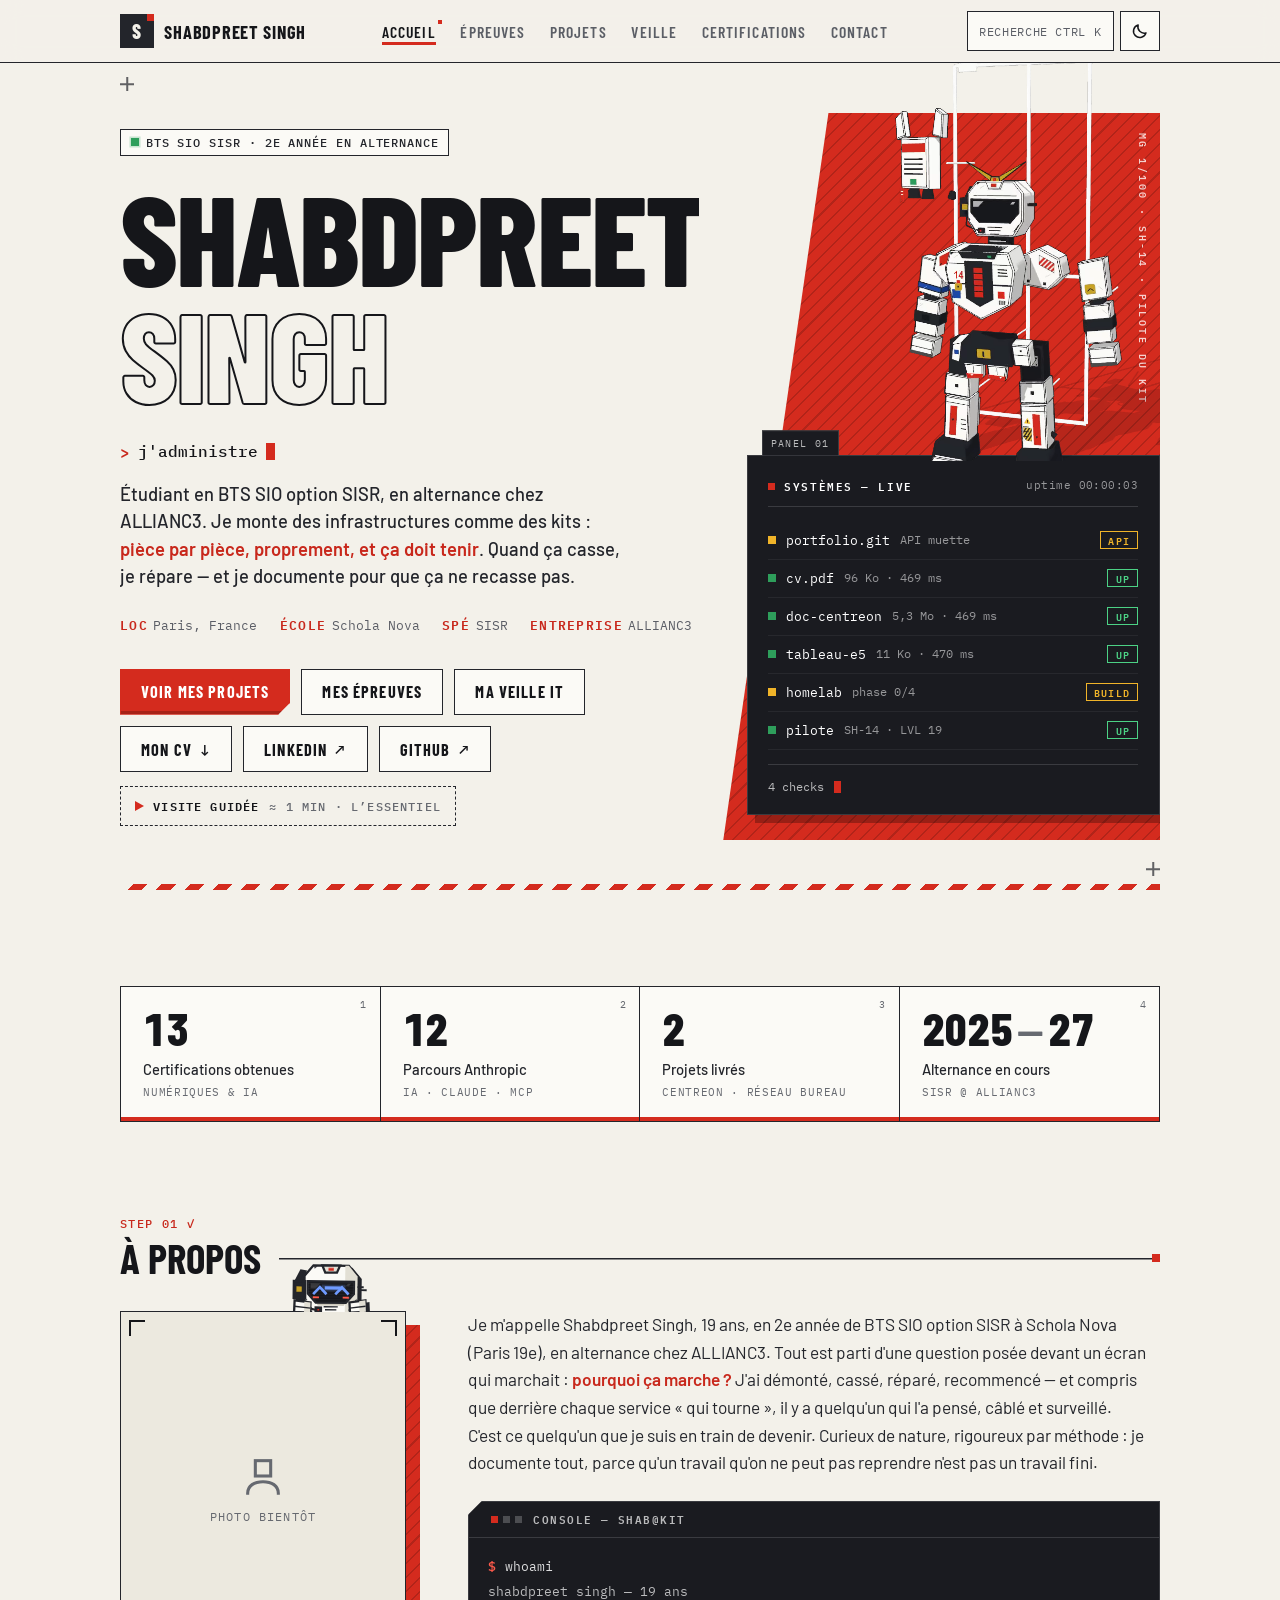
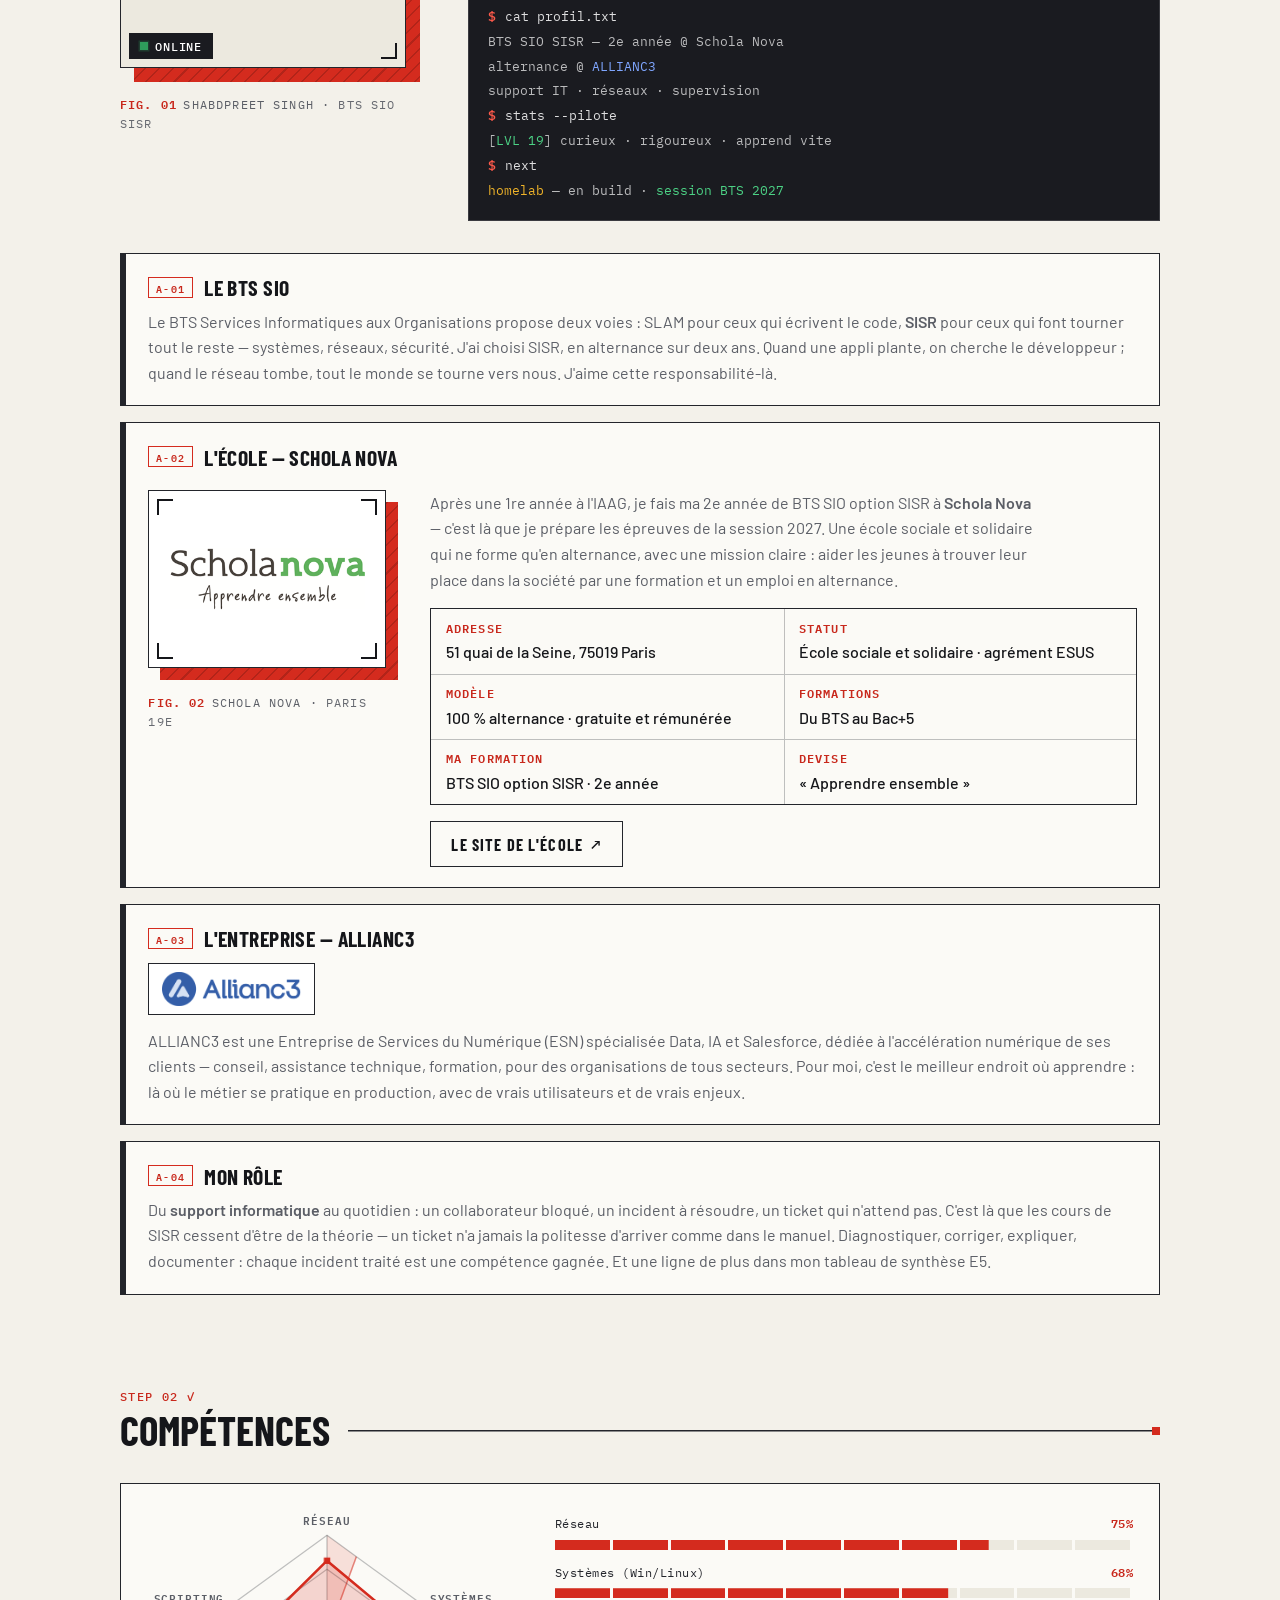
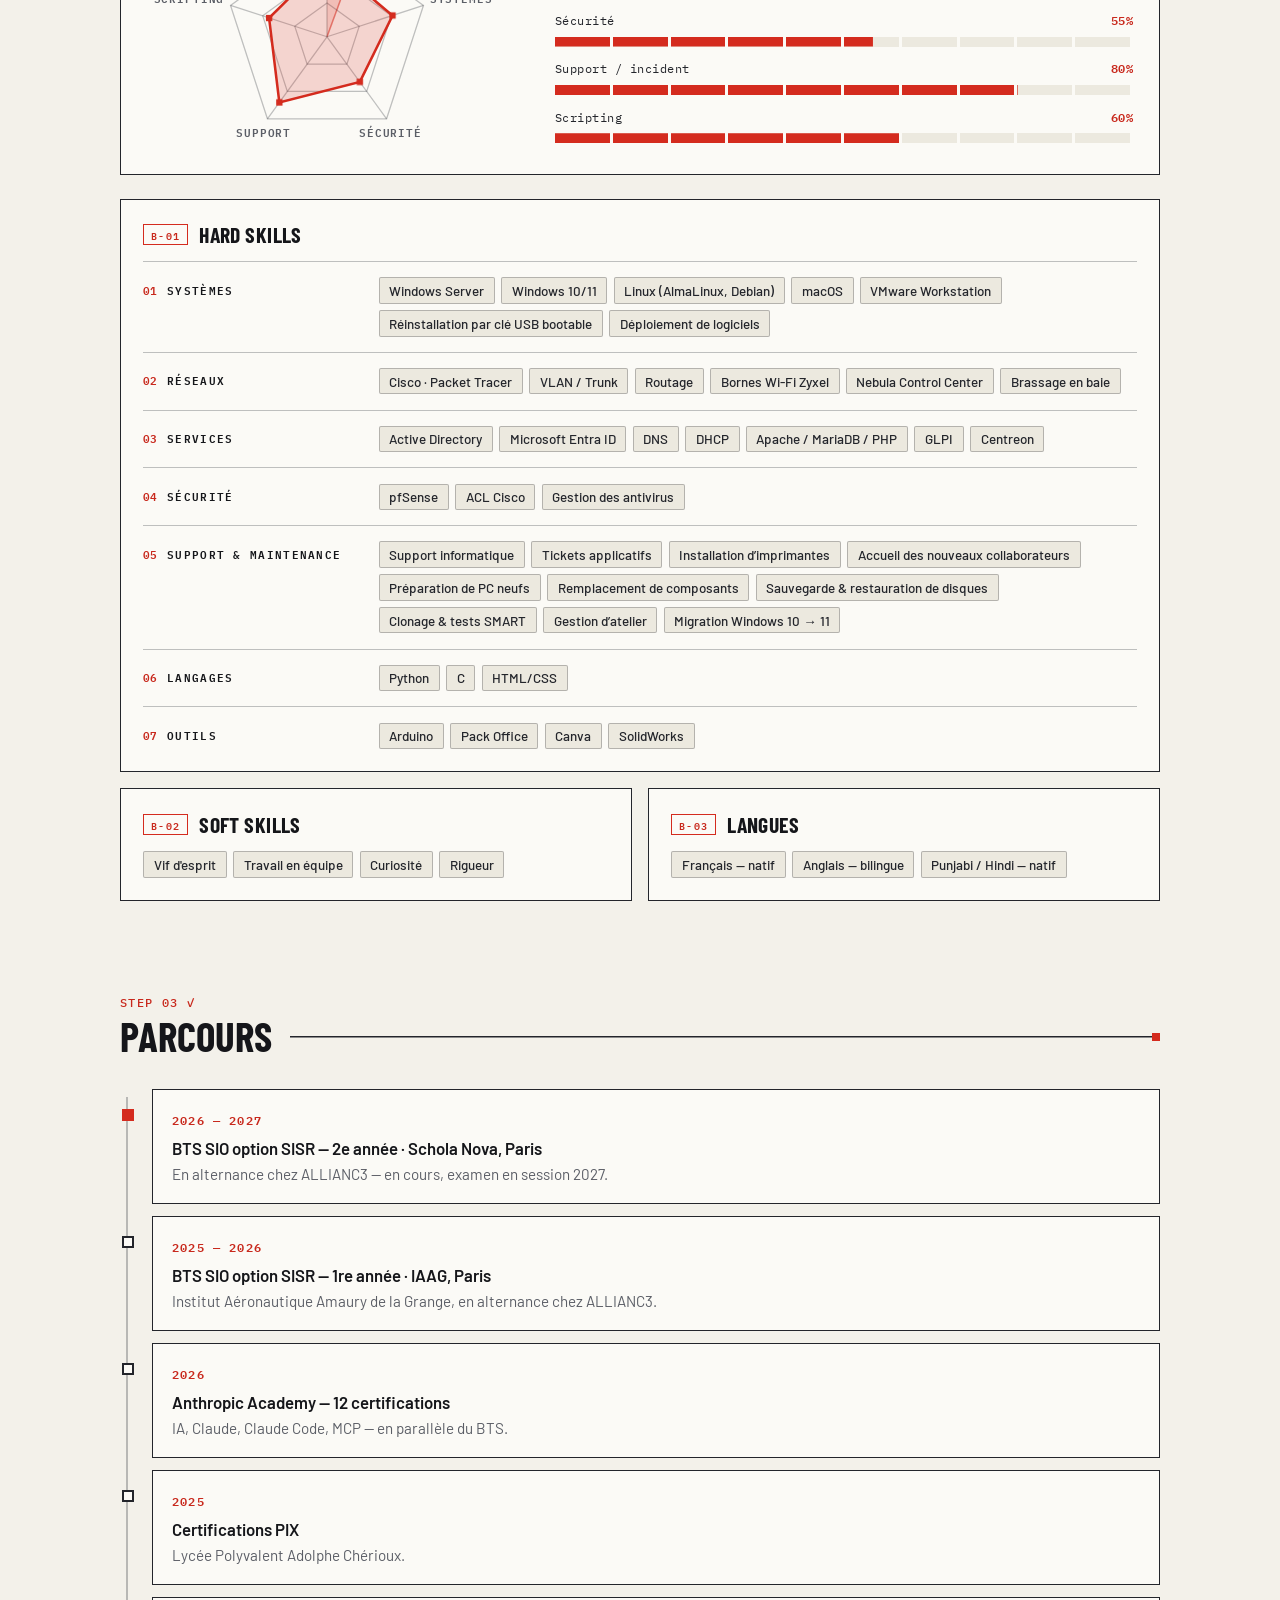
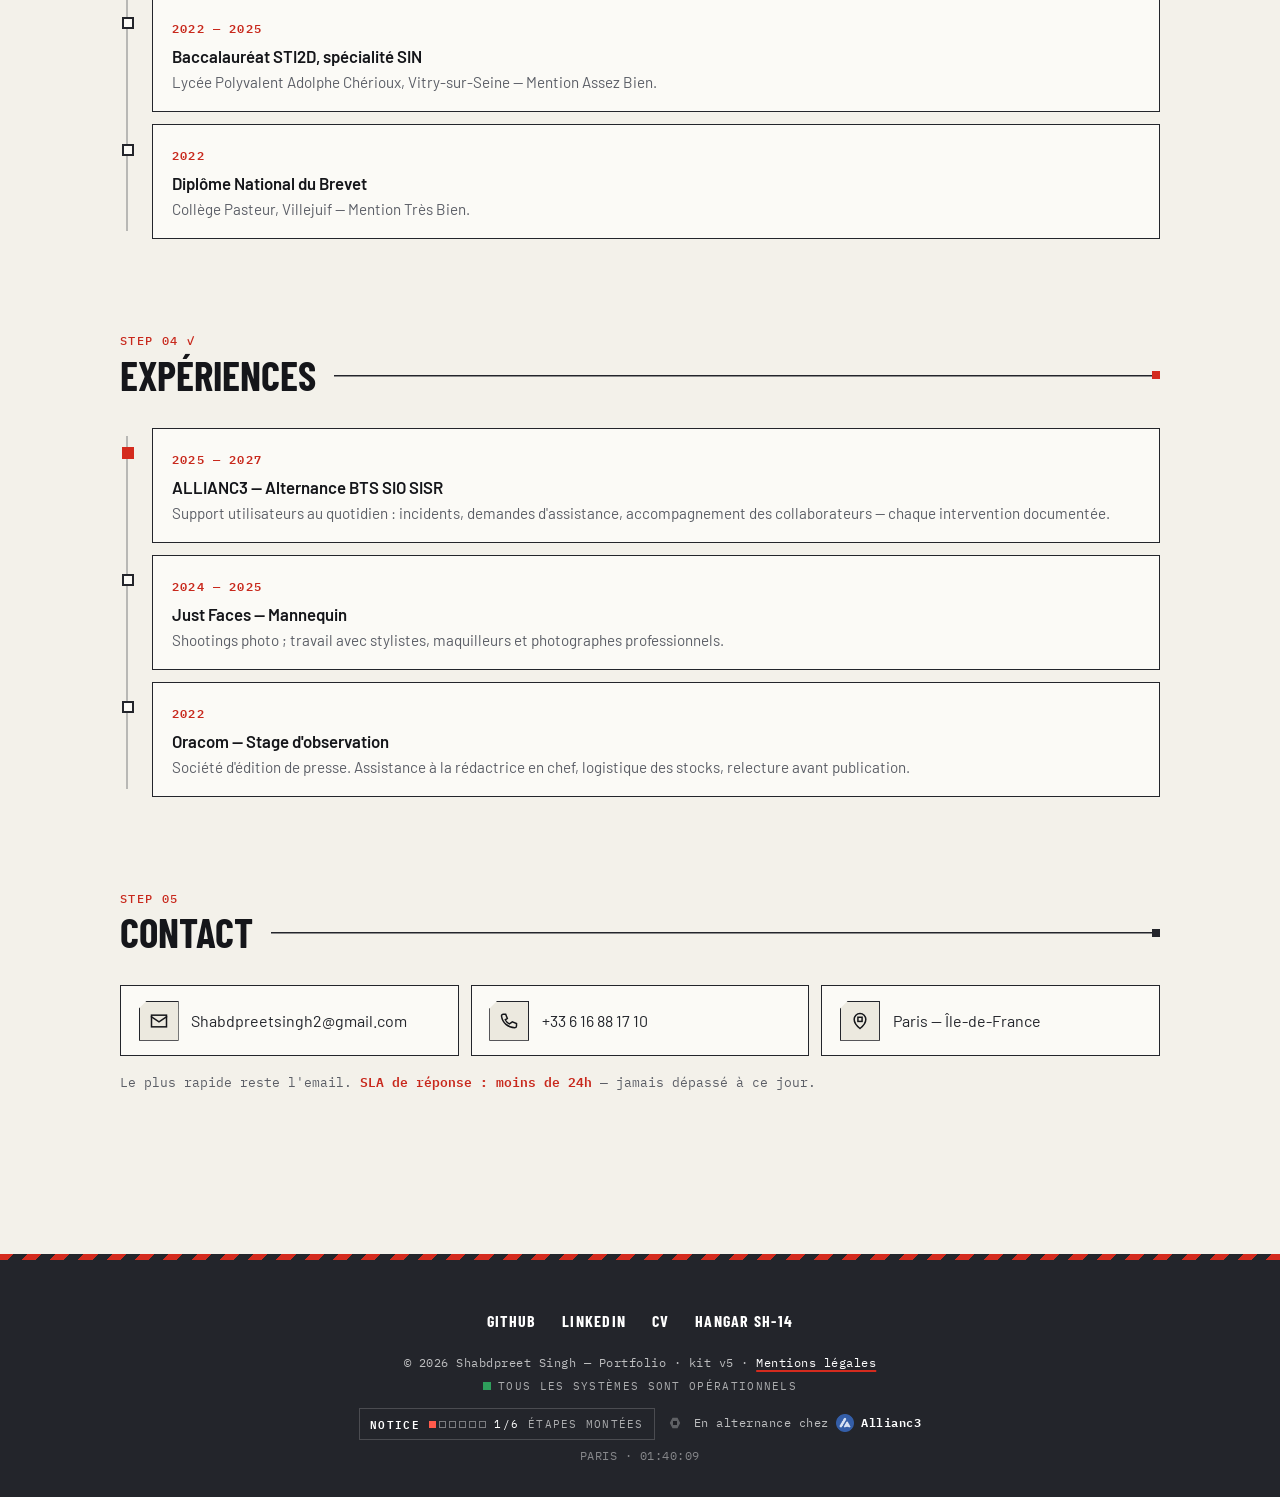
==== commit 3c679573: "Épreuves : tableau de synthèse E5 rempli à la place du tableau vide Fichier renommé en E5, liens, pa" ====
--- a/index.html
+++ b/index.html
@@ -155,7 +155,7 @@
                         <span class="svc"><span class="status-led"></span><span class="svc-name">doc-centreon</span><span class="svc-meta">fichiers/</span></span>
                         <span class="status-pill">UP</span>
                     </div>
-                    <div class="status-row" data-svc="4" data-check="head" data-url="./fichiers/Tableau_synthese_E4_BTS_SIO.xlsx">
+                    <div class="status-row" data-svc="4" data-check="head" data-url="./fichiers/Tableau_synthese_E5_BTS_SIO.xlsx">
                         <span class="svc"><span class="status-led"></span><span class="svc-name">tableau-e5</span><span class="svc-meta">fichiers/</span></span>
                         <span class="status-pill">UP</span>
                     </div>
--- a/style.css
+++ b/style.css
@@ -4735,3 +4735,7 @@
 @media print {
     .hg-console, .hg-legend, .hg-bay { display: none !important; }
 }
+
+/* Certifications : bouton « Voir le certificat », calé en bas de carte */
+.cert-card .cert-meta { margin-bottom: 1rem; }
+.cert-pdf { margin-top: auto; align-self: flex-start; }
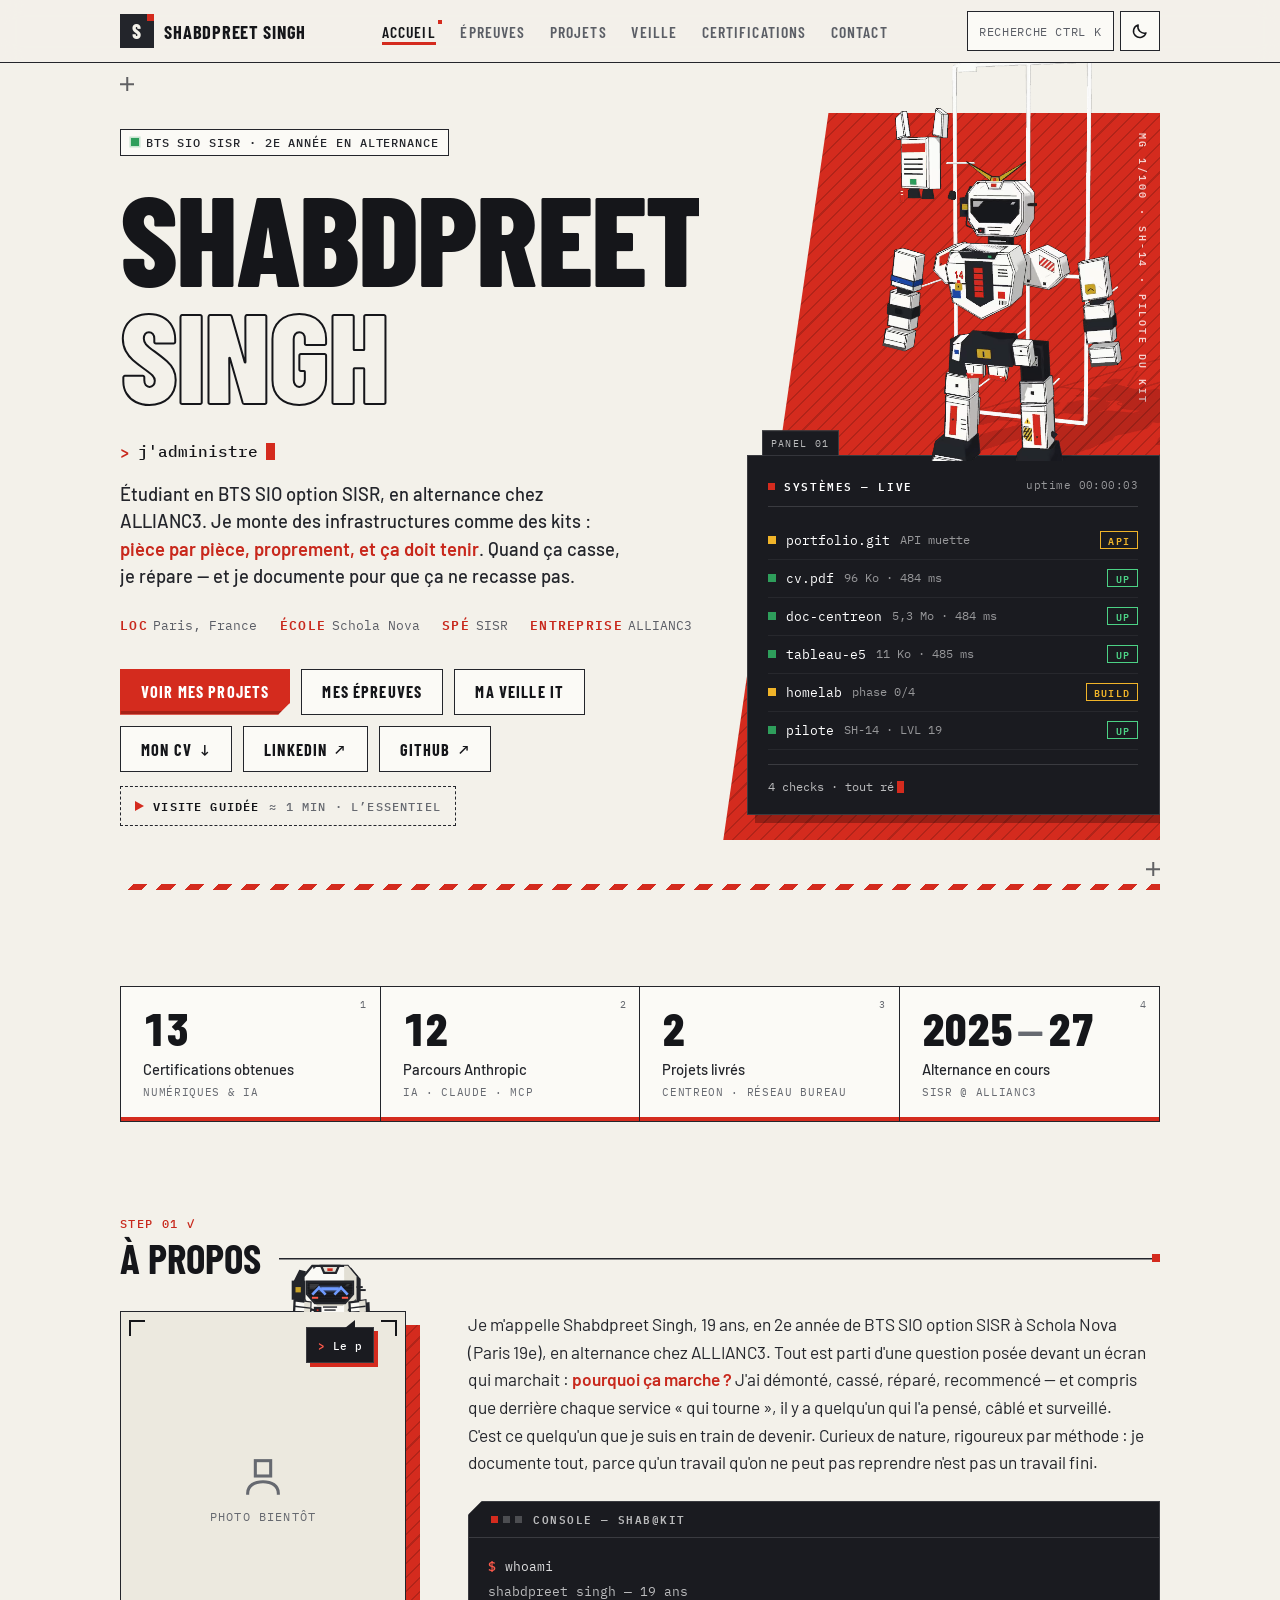
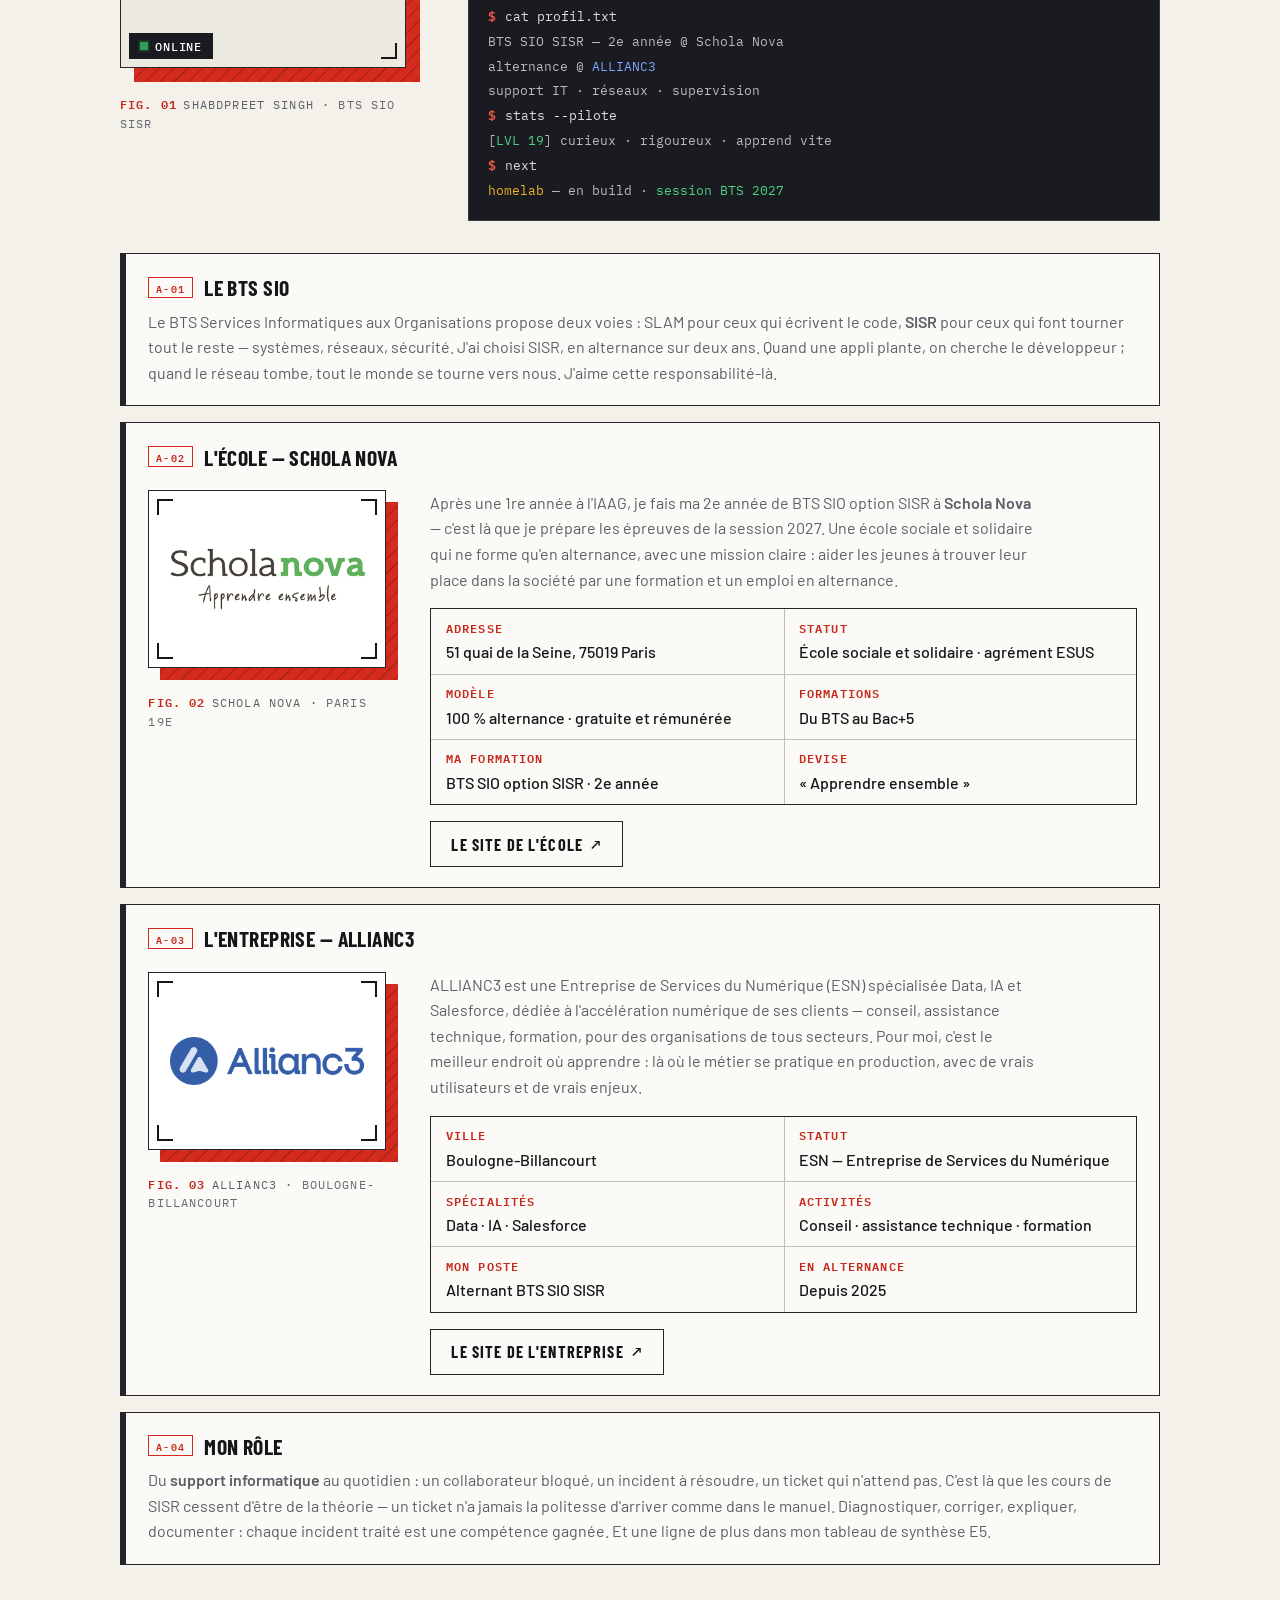
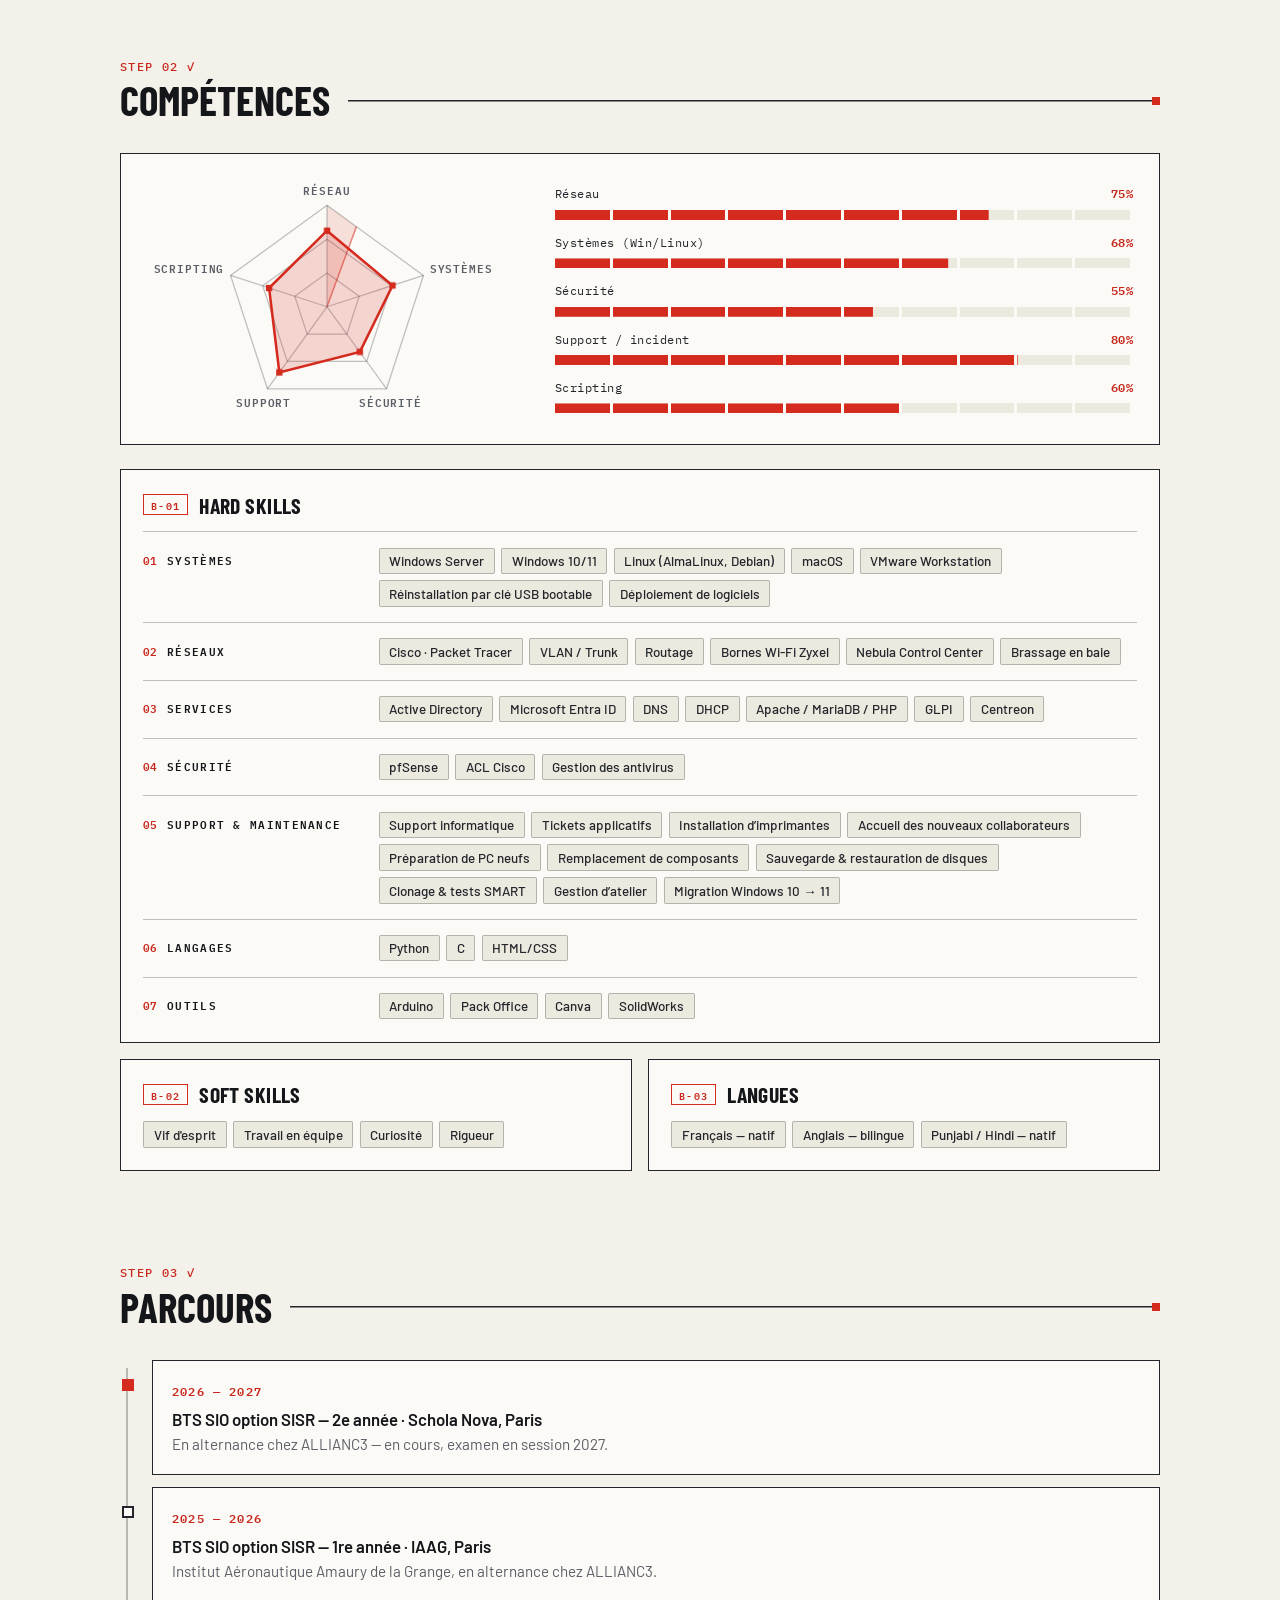
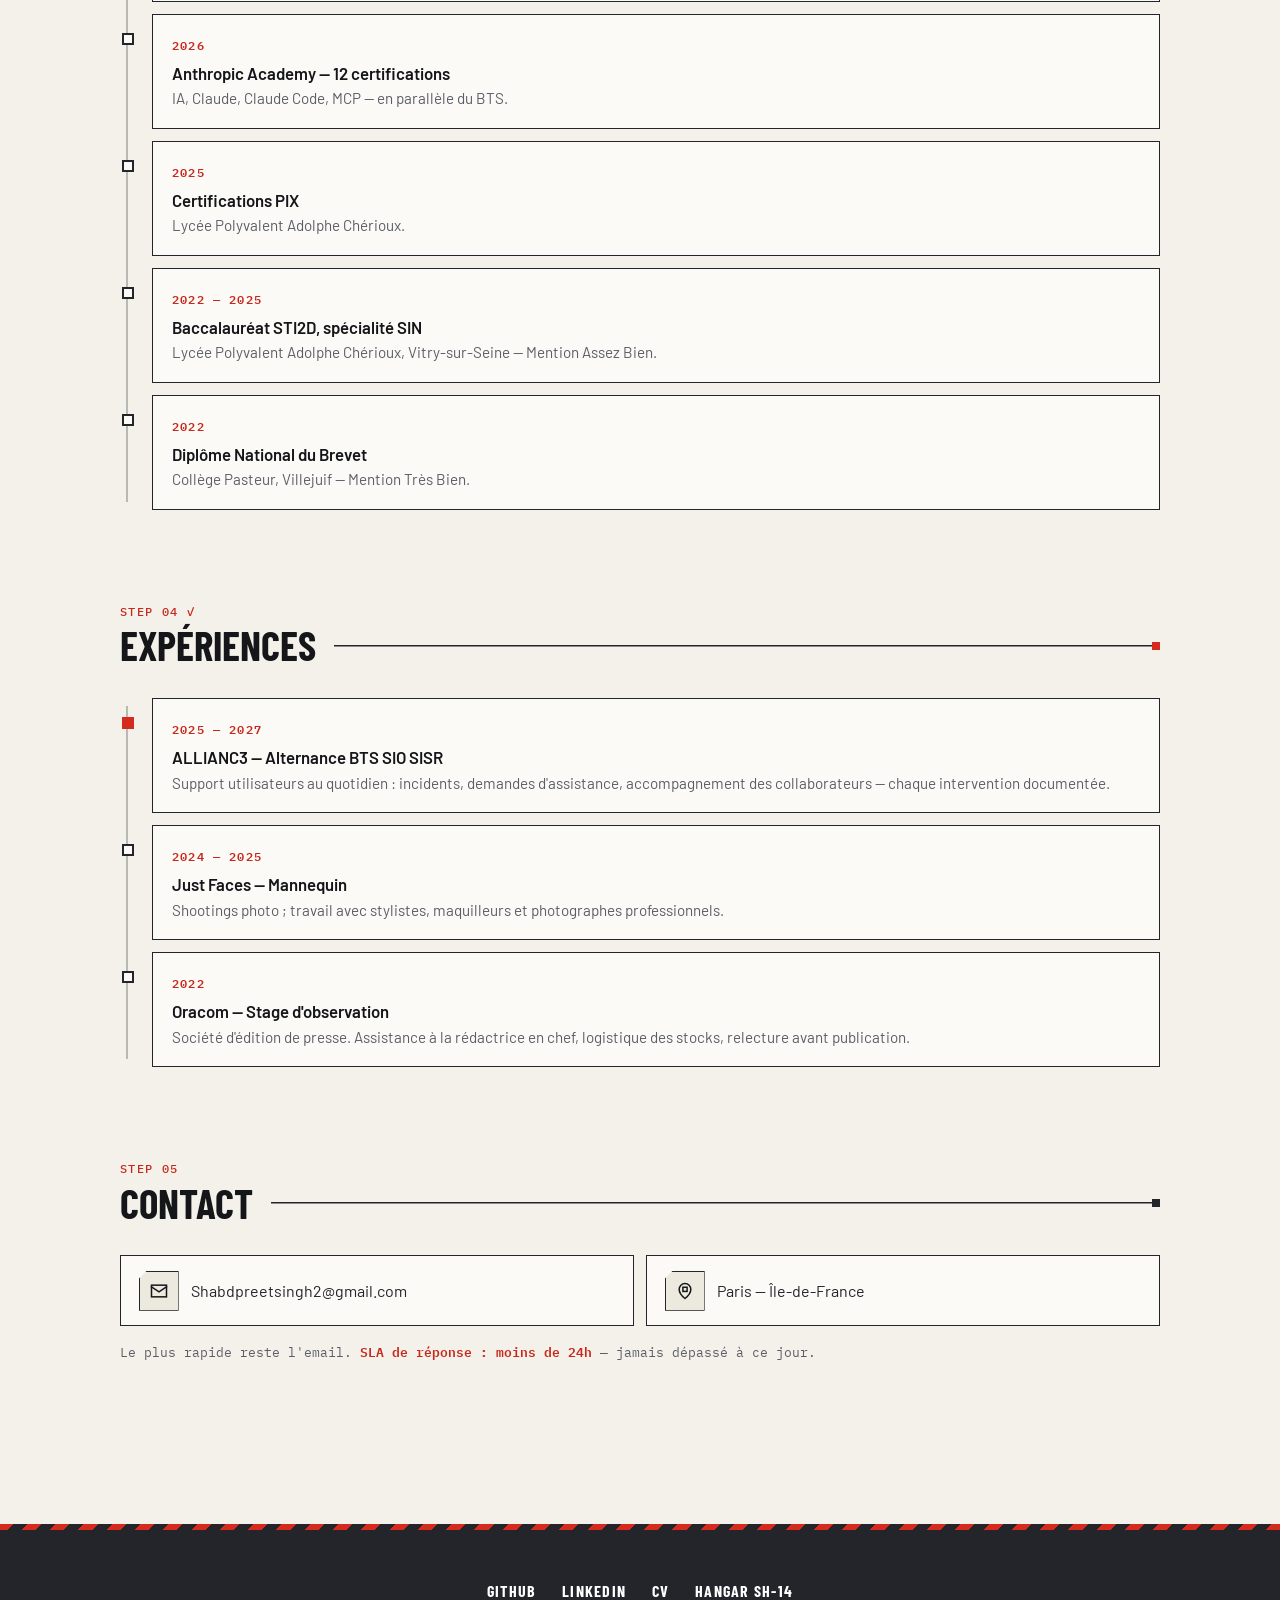
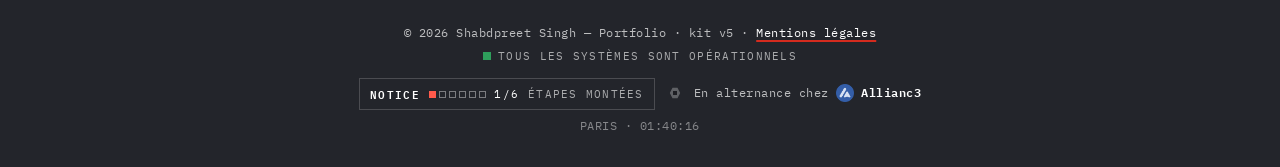
==== commit fe2cbe62: "Bloc ALLIANC3 détaillé, téléphone retiré des pages, transport, bouton E7 retiré Co-Authored-By: Clau" ====
--- a/index.html
+++ b/index.html
@@ -277,10 +277,34 @@
                         </div>
                     </div>
                 </div>
-                <div class="apropos-bloc reveal" data-i="3">
+                <div class="apropos-bloc school-bloc company-bloc reveal" data-i="3">
                     <h3><span class="ico">A-03</span> L'entreprise — ALLIANC3</h3>
-                    <span class="brand-chip"><img src="./fichiers/allianc3-logo.png" alt="Logo ALLIANC3" width="150" height="37" loading="lazy" data-skeleton></span>
-                    <p>ALLIANC3 est une Entreprise de Services du Numérique (ESN) spécialisée Data, IA et Salesforce, dédiée à l'accélération numérique de ses clients — conseil, assistance technique, formation, pour des organisations de tous secteurs. Pour moi, c'est le meilleur endroit où apprendre : là où le métier se pratique en production, avec de vrais utilisateurs et de vrais enjeux.</p>
+                    <figure class="school-plate">
+                        <div class="school-stage">
+                            <div class="school-frame">
+                                <img src="./fichiers/allianc3-logo.png" alt="Logo ALLIANC3" width="640" height="157" loading="lazy" data-skeleton>
+                                <span class="p-corner tl" aria-hidden="true"></span>
+                                <span class="p-corner tr" aria-hidden="true"></span>
+                                <span class="p-corner bl" aria-hidden="true"></span>
+                                <span class="p-corner br" aria-hidden="true"></span>
+                            </div>
+                        </div>
+                        <figcaption><b>FIG. 03</b>ALLIANC3 · <span>Boulogne-Billancourt</span></figcaption>
+                    </figure>
+                    <div class="school-body">
+                        <p>ALLIANC3 est une Entreprise de Services du Numérique (ESN) spécialisée Data, IA et Salesforce, dédiée à l'accélération numérique de ses clients — conseil, assistance technique, formation, pour des organisations de tous secteurs. Pour moi, c'est le meilleur endroit où apprendre : là où le métier se pratique en production, avec de vrais utilisateurs et de vrais enjeux.</p>
+                        <dl class="school-facts">
+                            <div><dt>Ville</dt><dd>Boulogne-Billancourt</dd></div>
+                            <div><dt>Statut</dt><dd>ESN — Entreprise de Services du Numérique</dd></div>
+                            <div><dt>Spécialités</dt><dd>Data · IA · Salesforce</dd></div>
+                            <div><dt>Activités</dt><dd>Conseil · assistance technique · formation</dd></div>
+                            <div><dt>Mon poste</dt><dd>Alternant BTS SIO SISR</dd></div>
+                            <div><dt>En alternance</dt><dd>Depuis 2025</dd></div>
+                        </dl>
+                        <div class="cta-buttons">
+                            <a href="https://www.allianc3.fr/" class="btn btn-outline" target="_blank" rel="noopener">Le site de l'entreprise <span class="arr">↗</span></a>
+                        </div>
+                    </div>
                 </div>
                 <div class="apropos-bloc reveal" data-i="4">
                     <h3><span class="ico">A-04</span> Mon rôle</h3>
@@ -436,8 +460,7 @@
             <h2 class="section-title" data-step="05" data-pl="happy|SLA &lt; 24 h. Je surveille."><span class="st-text">Contact</span></h2>
             <ul class="contact-list">
                 <li class="reveal copyable" data-i="1" data-copy="Shabdpreetsingh2@gmail.com"><span class="ico" aria-hidden="true"><svg viewBox="0 0 24 24" fill="none" stroke="currentColor" stroke-width="1.8" stroke-linecap="square" stroke-linejoin="miter"><rect x="3" y="5" width="18" height="14"/><path d="m3 7 9 6 9-6"/></svg></span> <a href="mailto:Shabdpreetsingh2@gmail.com">Shabdpreetsingh2@gmail.com</a><span class="copy-hint">copié ✓</span></li>
-                <li class="reveal copyable" data-i="2" data-copy="+33616881710"><span class="ico" aria-hidden="true"><svg viewBox="0 0 24 24" fill="none" stroke="currentColor" stroke-width="1.8" stroke-linecap="square" stroke-linejoin="miter"><path d="M5 4h3l2 5-2.5 1.5a11 11 0 0 0 5 5L16 13l5 2v3a2 2 0 0 1-2 2A16 16 0 0 1 3 6a2 2 0 0 1 2-2z"/></svg></span> <a href="tel:+33616881710">+33 6 16 88 17 10</a><span class="copy-hint">copié ✓</span></li>
-                <li class="reveal" data-i="3"><span class="ico" aria-hidden="true"><svg viewBox="0 0 24 24" fill="none" stroke="currentColor" stroke-width="1.8" stroke-linecap="square" stroke-linejoin="miter"><path d="M12 21s-7-5.2-7-11a7 7 0 0 1 14 0c0 5.8-7 11-7 11z"/><rect x="9.5" y="7.5" width="5" height="5"/></svg></span> Paris — Île-de-France</li>
+                <li class="reveal" data-i="2"><span class="ico" aria-hidden="true"><svg viewBox="0 0 24 24" fill="none" stroke="currentColor" stroke-width="1.8" stroke-linecap="square" stroke-linejoin="miter"><path d="M12 21s-7-5.2-7-11a7 7 0 0 1 14 0c0 5.8-7 11-7 11z"/><rect x="9.5" y="7.5" width="5" height="5"/></svg></span> Paris — Île-de-France</li>
             </ul>
             <p class="contact-note">Le plus rapide reste l'email. <strong>SLA de réponse : moins de 24h</strong> — jamais dépassé à ce jour.</p>
         </section>
--- a/style.css
+++ b/style.css
@@ -4739,3 +4739,6 @@
 /* Certifications : bouton « Voir le certificat », calé en bas de carte */
 .cert-card .cert-meta { margin-bottom: 1rem; }
 .cert-pdf { margin-top: auto; align-self: flex-start; }
+
+/* Plaque ALLIANC3 : même hauteur de plaque que celle de l'école */
+.company-bloc .school-frame { min-height: 142px; display: grid; place-items: center; }
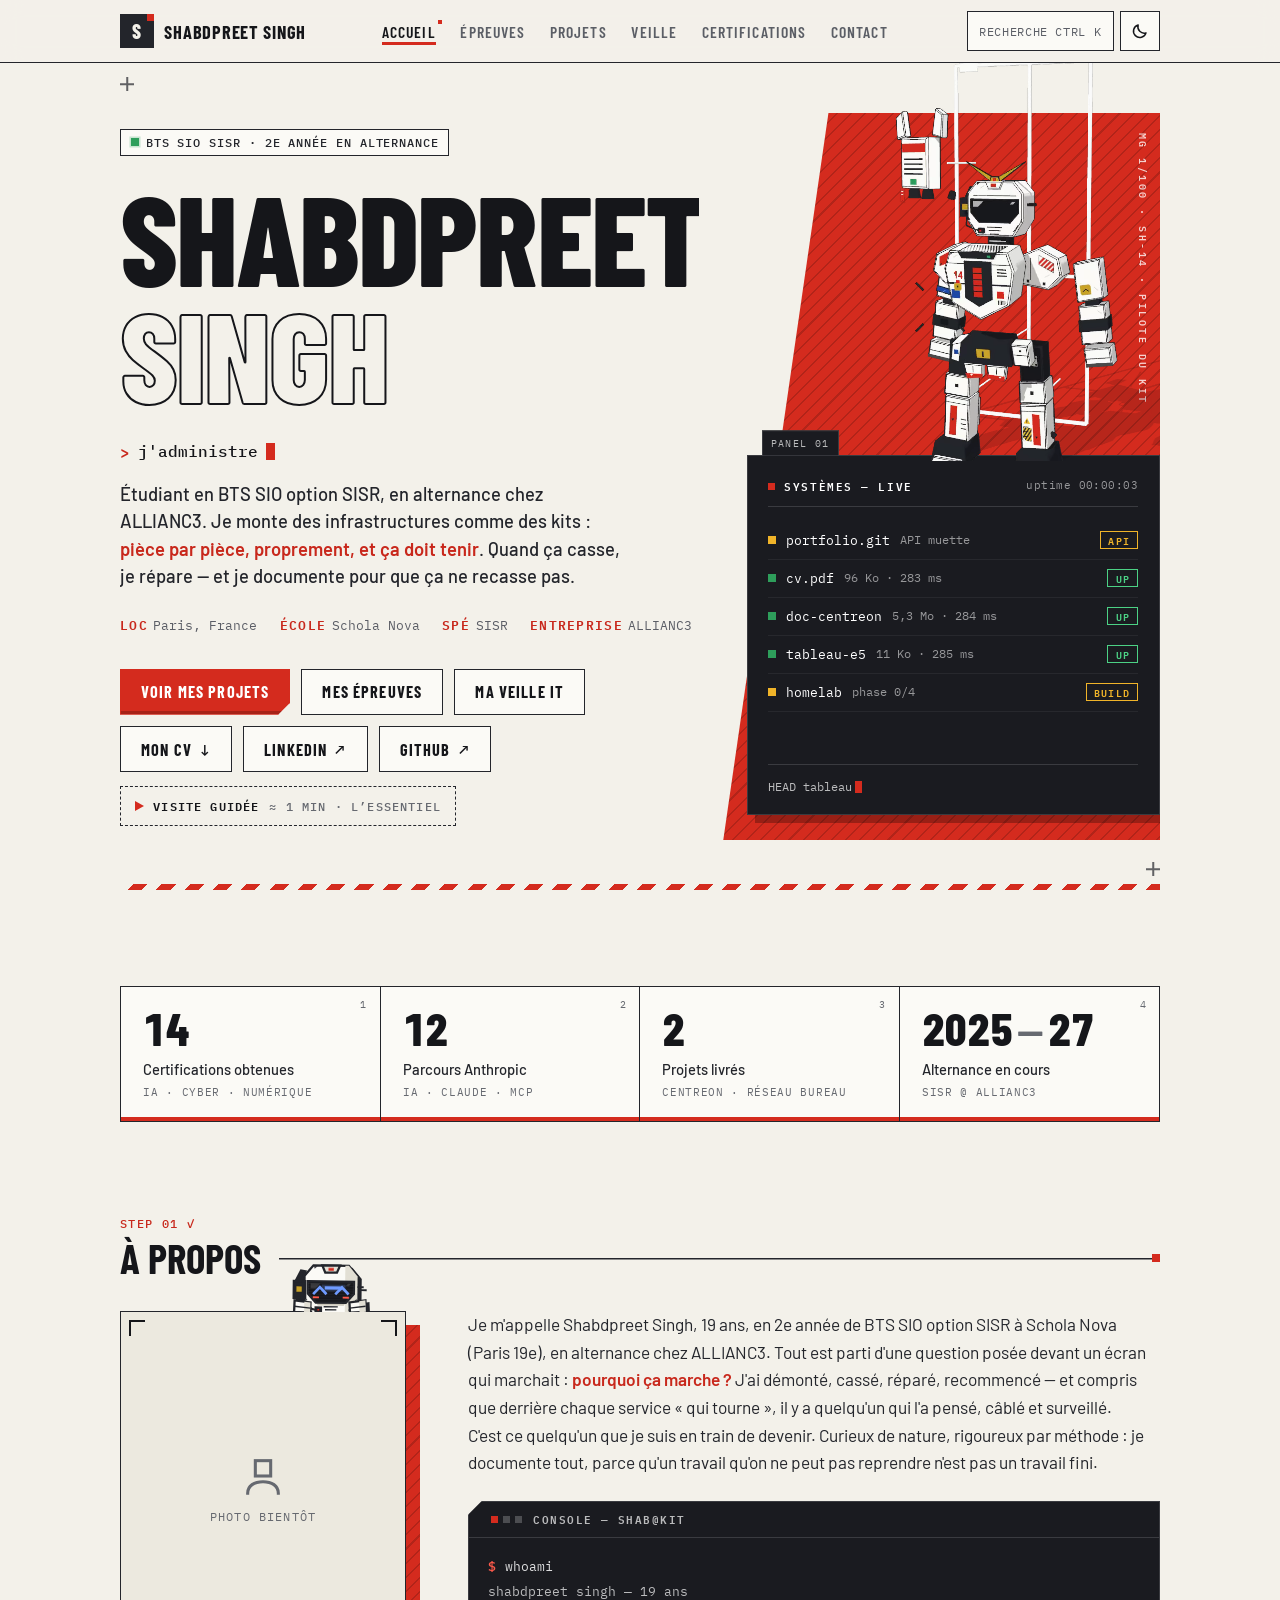
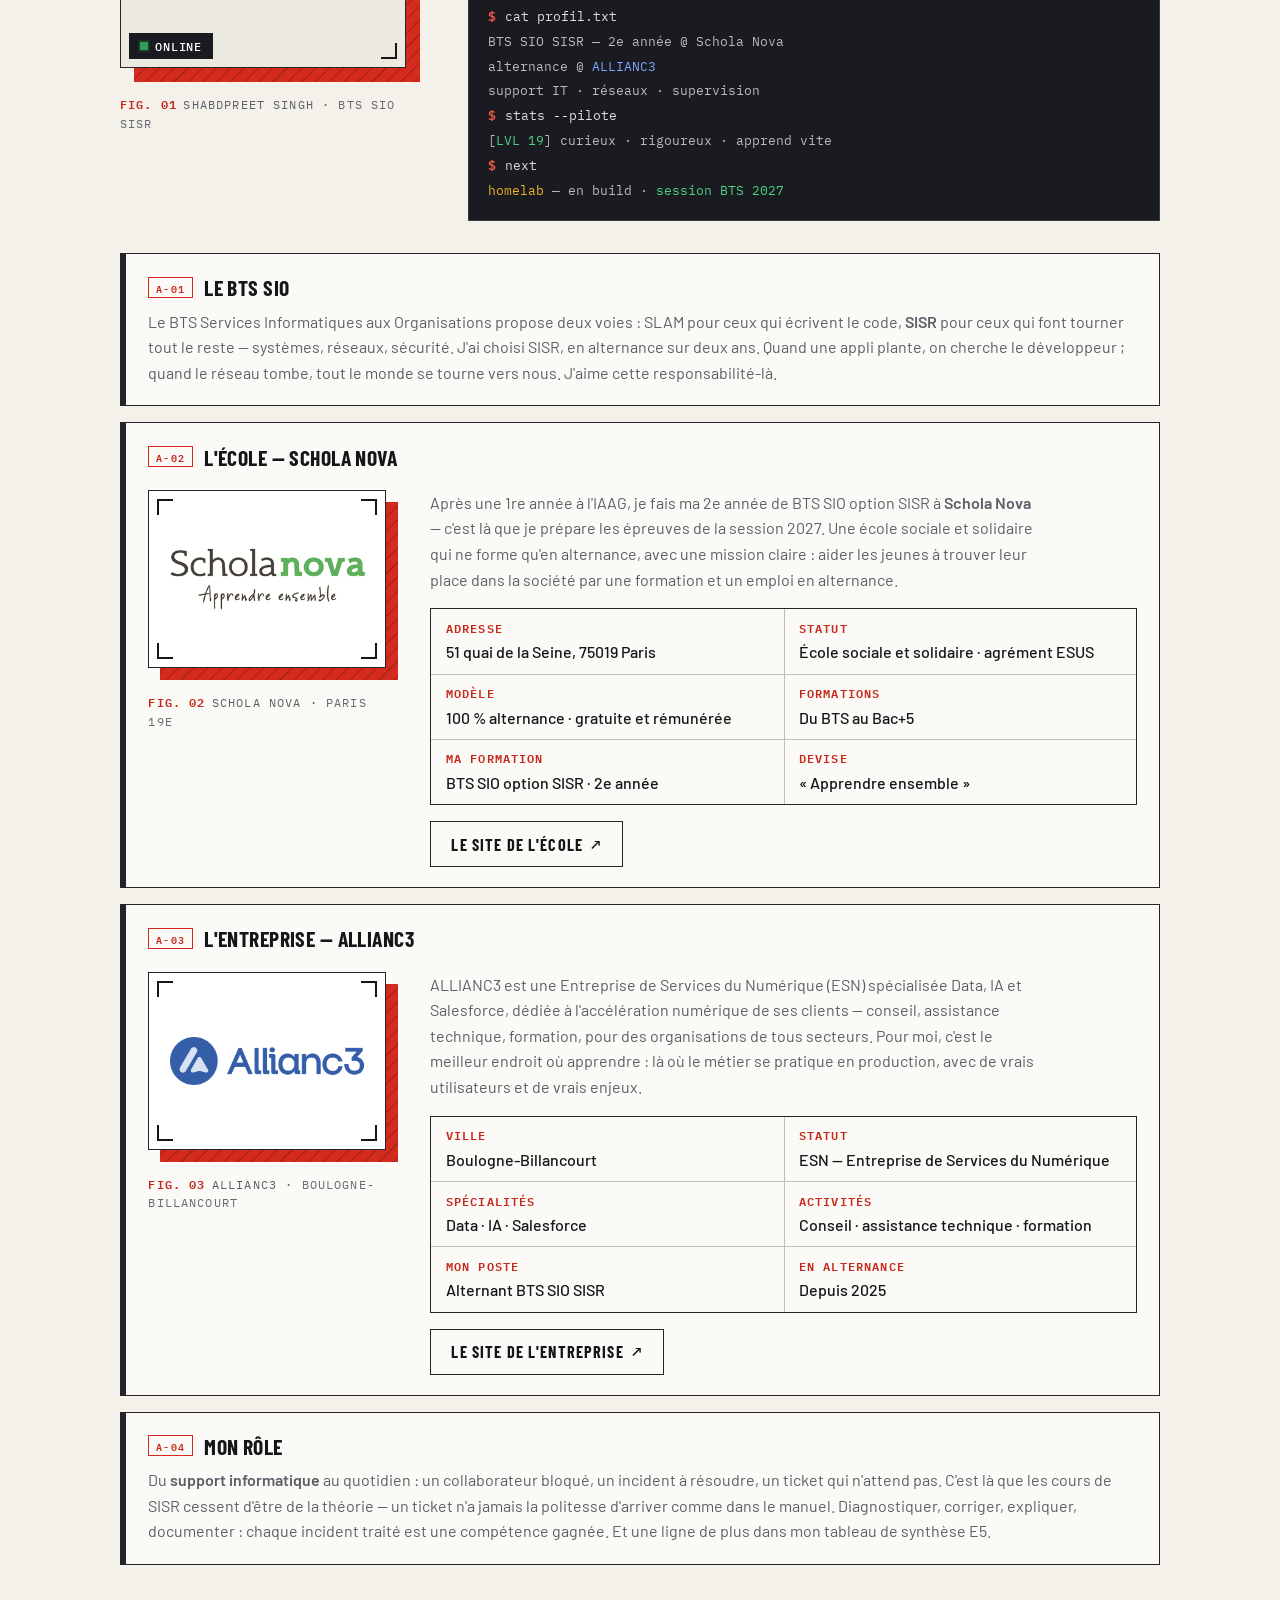
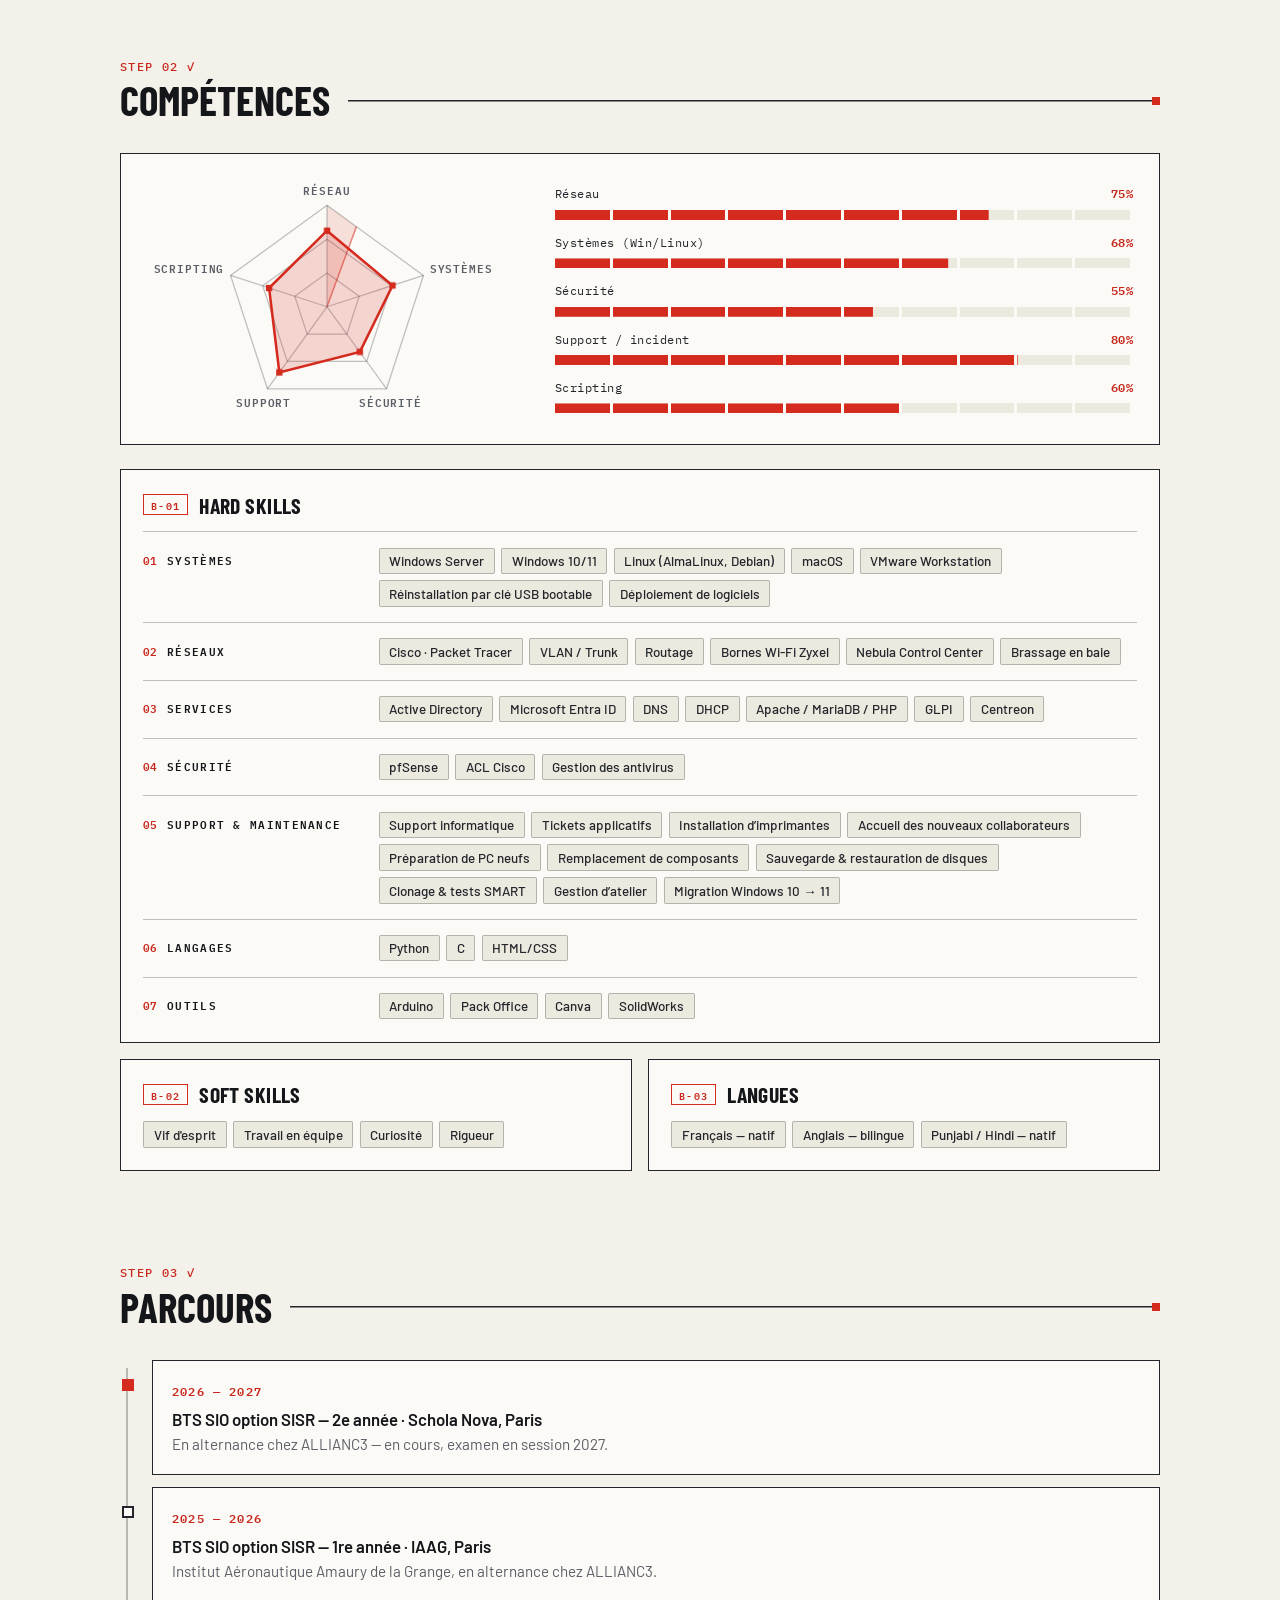
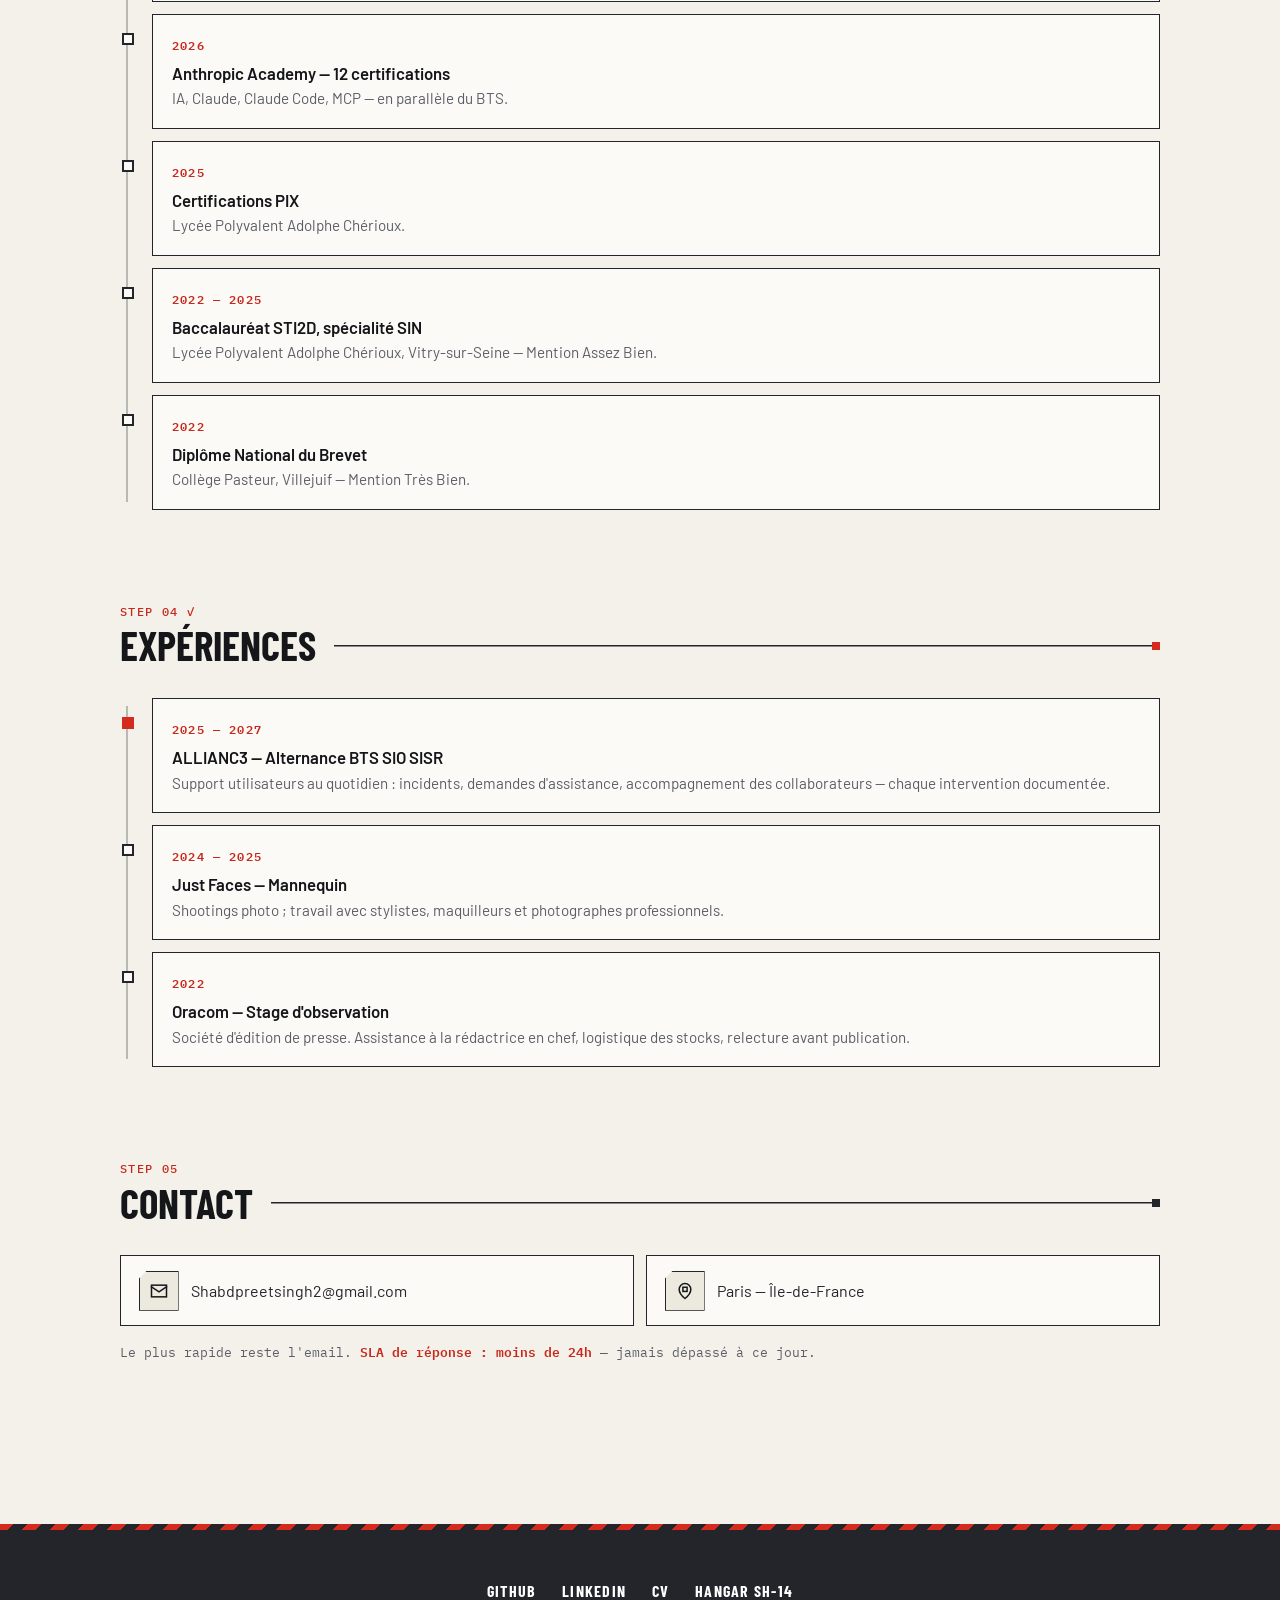
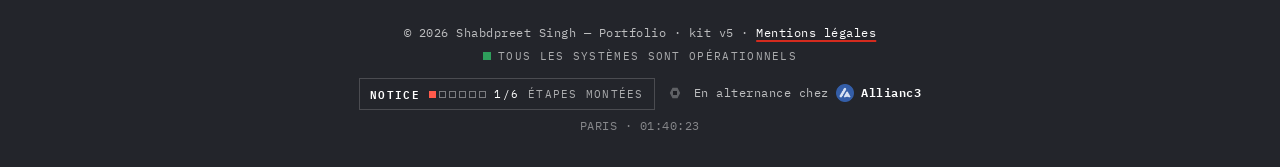
==== commit fdd2702f: "Certifications : Introduction to Cybersecurity (Cisco Networking Academy) Carte C-14 avec son PDF, f" ====
--- a/index.html
+++ b/index.html
@@ -176,9 +176,9 @@
         <section class="metrics-wrap" aria-label="Quelques chiffres">
             <div class="metrics">
                 <div class="metric reveal" data-i="1">
-                    <div class="num"><span data-count="13">13</span></div>
+                    <div class="num"><span data-count="14">14</span></div>
                     <div class="lbl">Certifications obtenues</div>
-                    <div class="sub">numériques &amp; IA</div>
+                    <div class="sub">IA · cyber · numérique</div>
                 </div>
                 <div class="metric reveal" data-i="2">
                     <div class="num"><span data-count="12">12</span></div>
--- a/style.css
+++ b/style.css
@@ -1782,6 +1782,7 @@
 }
 [data-theme="dark"] .cert-badge { background: #2E3038; }
 .cert-card[data-provider="pix"] .cert-badge { background: var(--blue-plate); }
+.cert-card[data-provider="cisco"] .cert-badge { background: var(--blue-plate); }
 .cert-card h3 { margin: 0; font-size: 1.02rem; line-height: 1.3; }
 .cert-card .cert-pill { align-self: flex-start; margin-bottom: 0.8rem; }
 .cert-meta {
